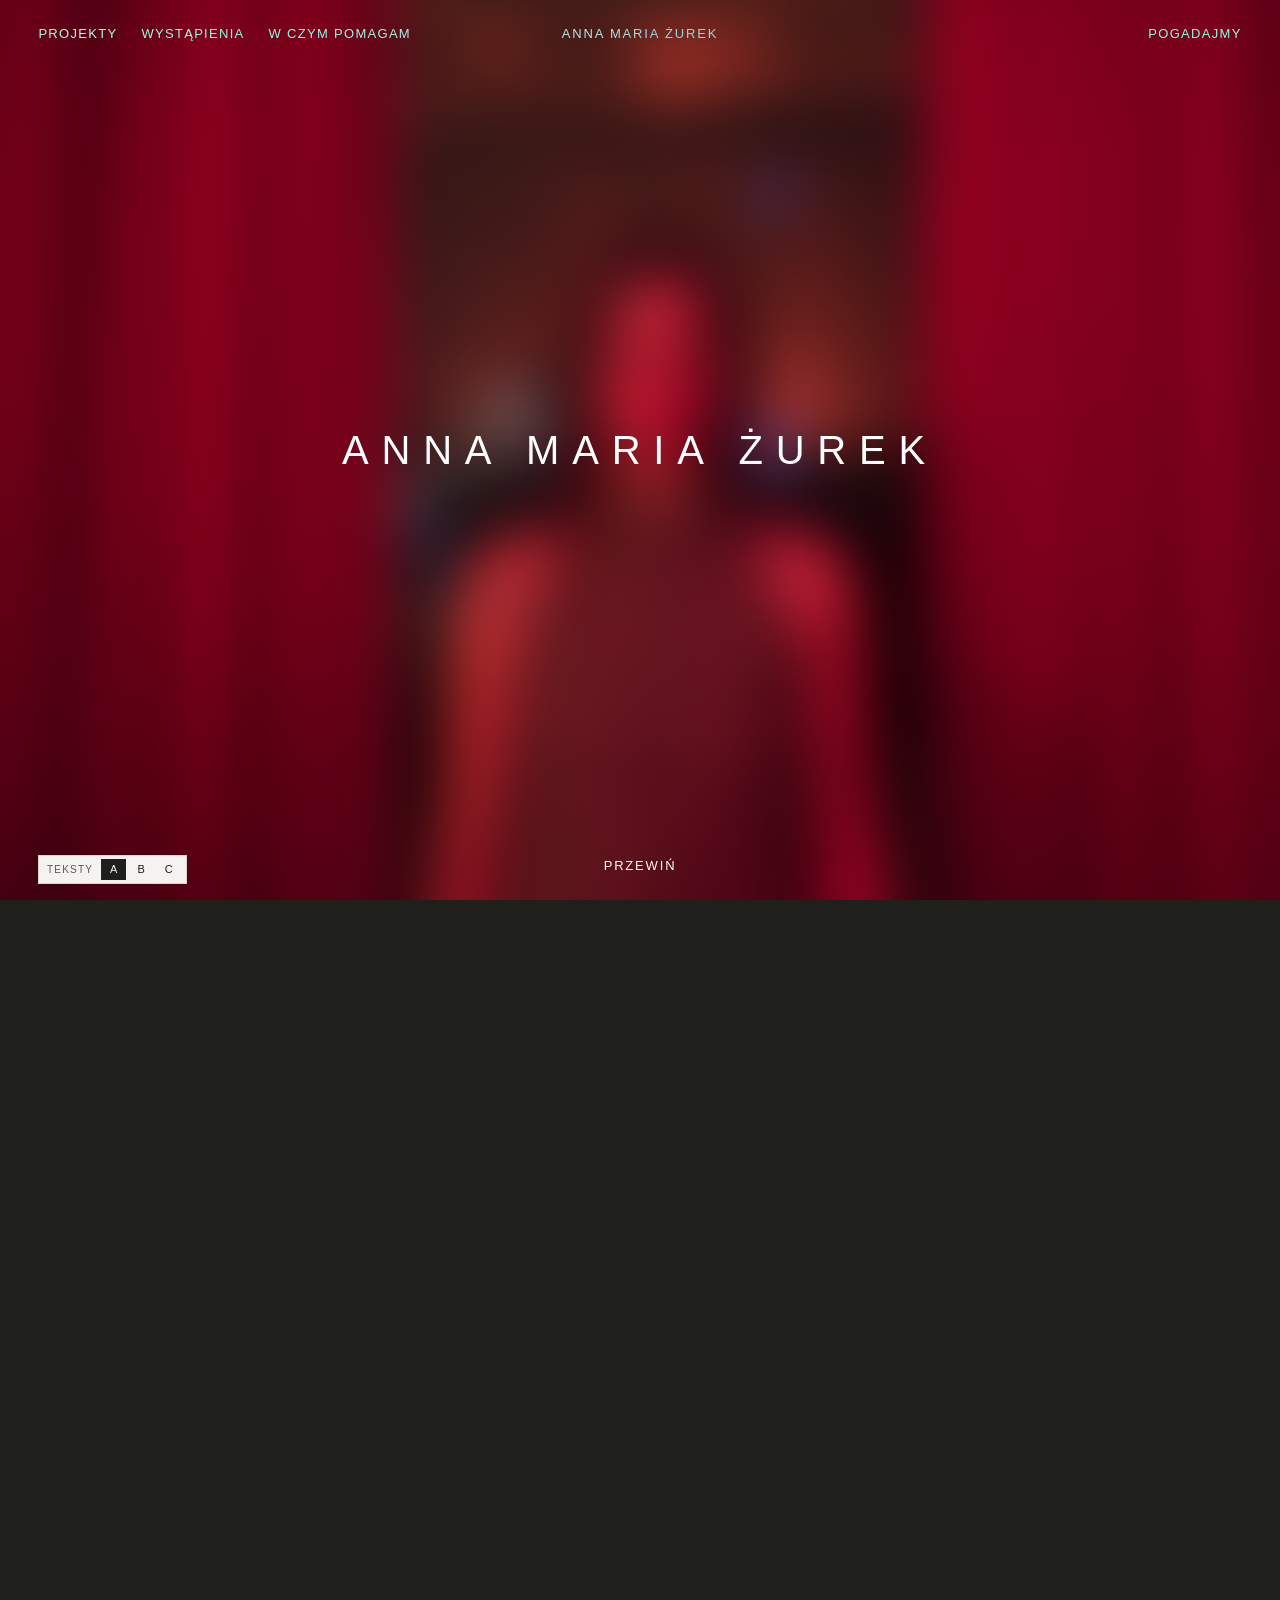
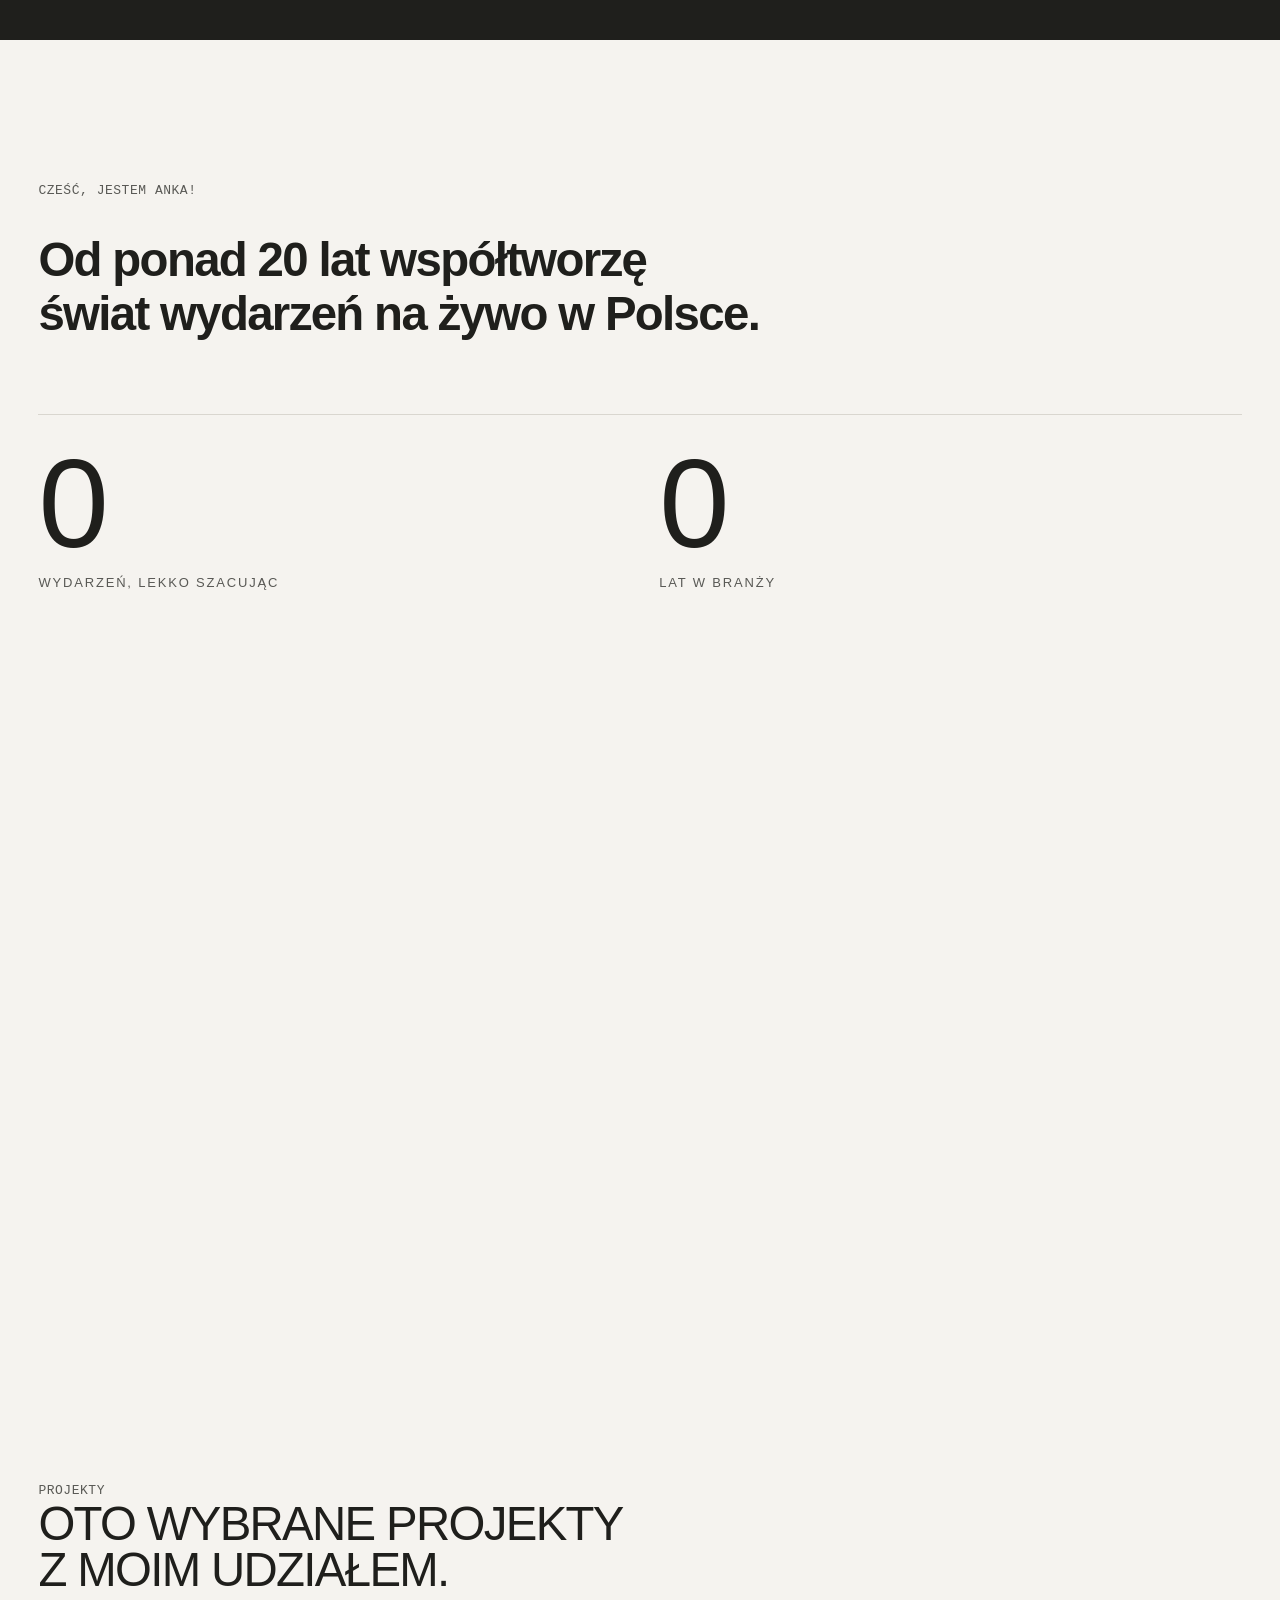
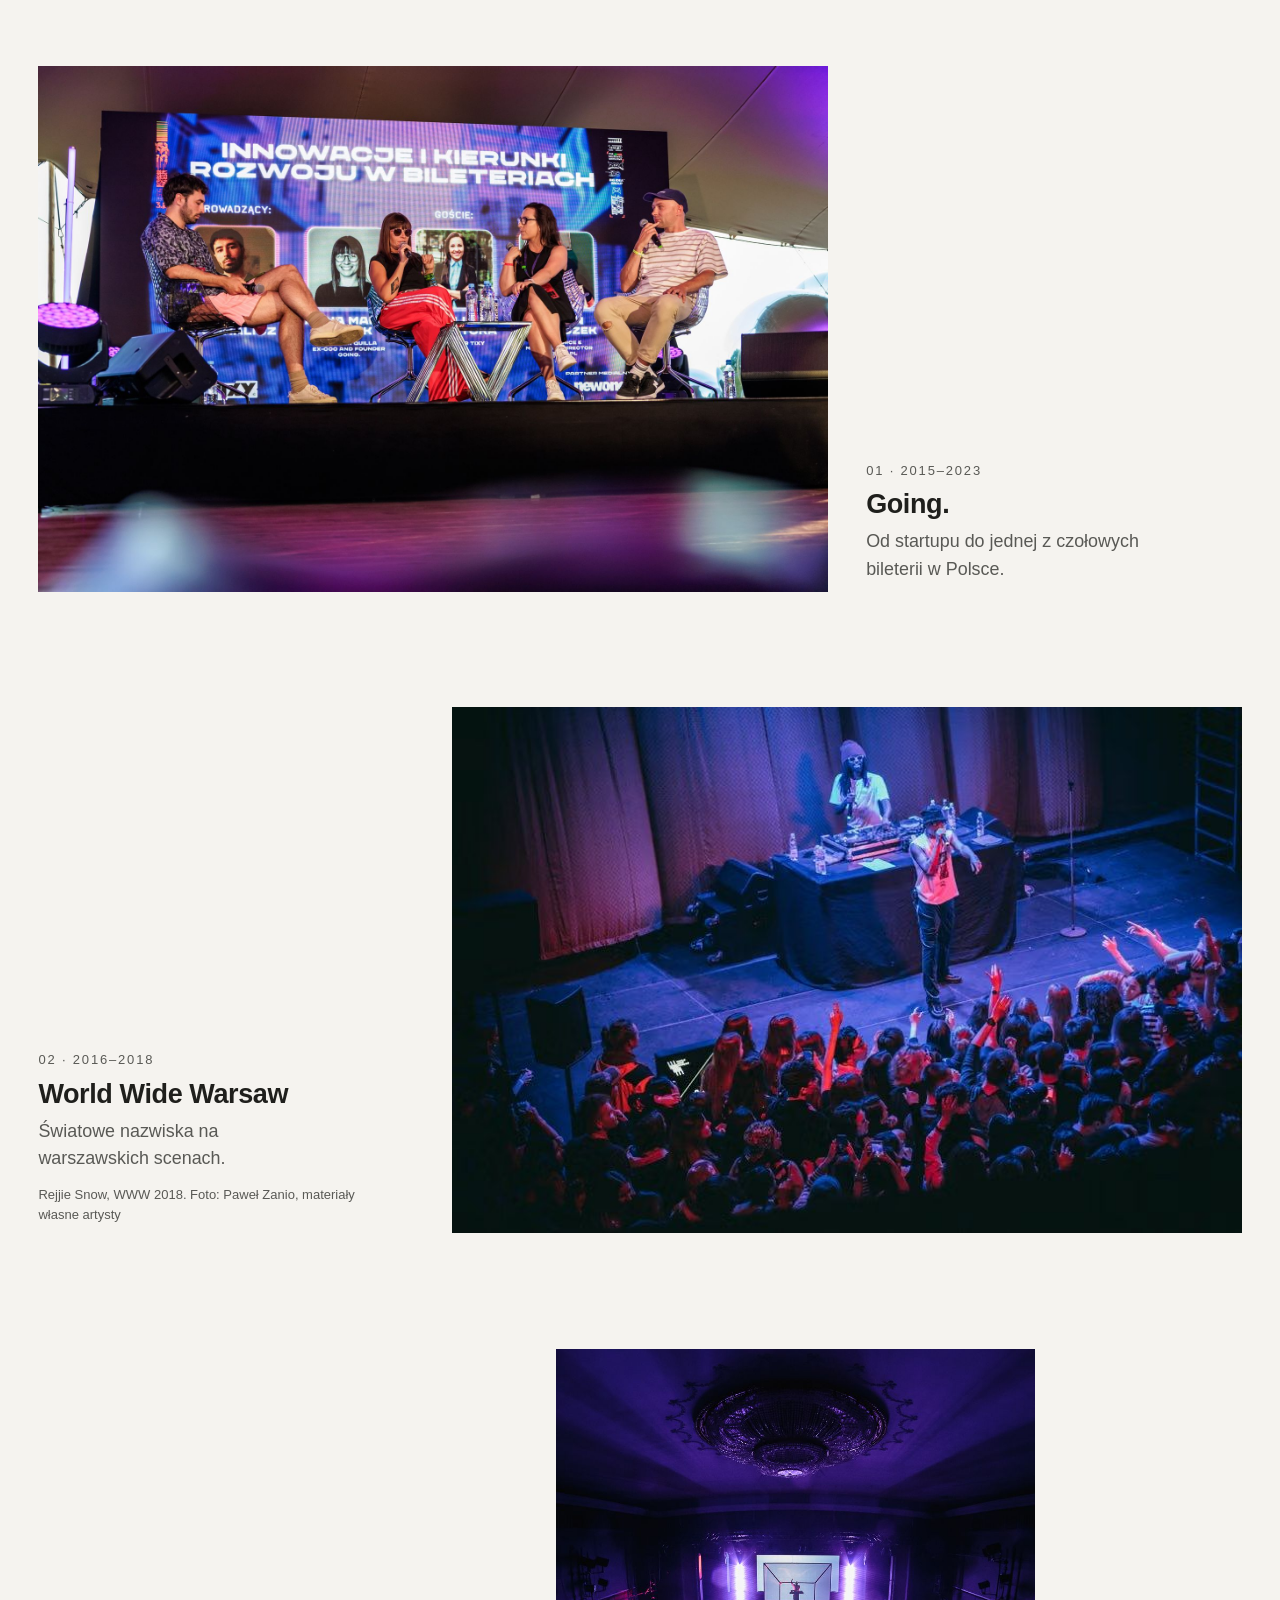
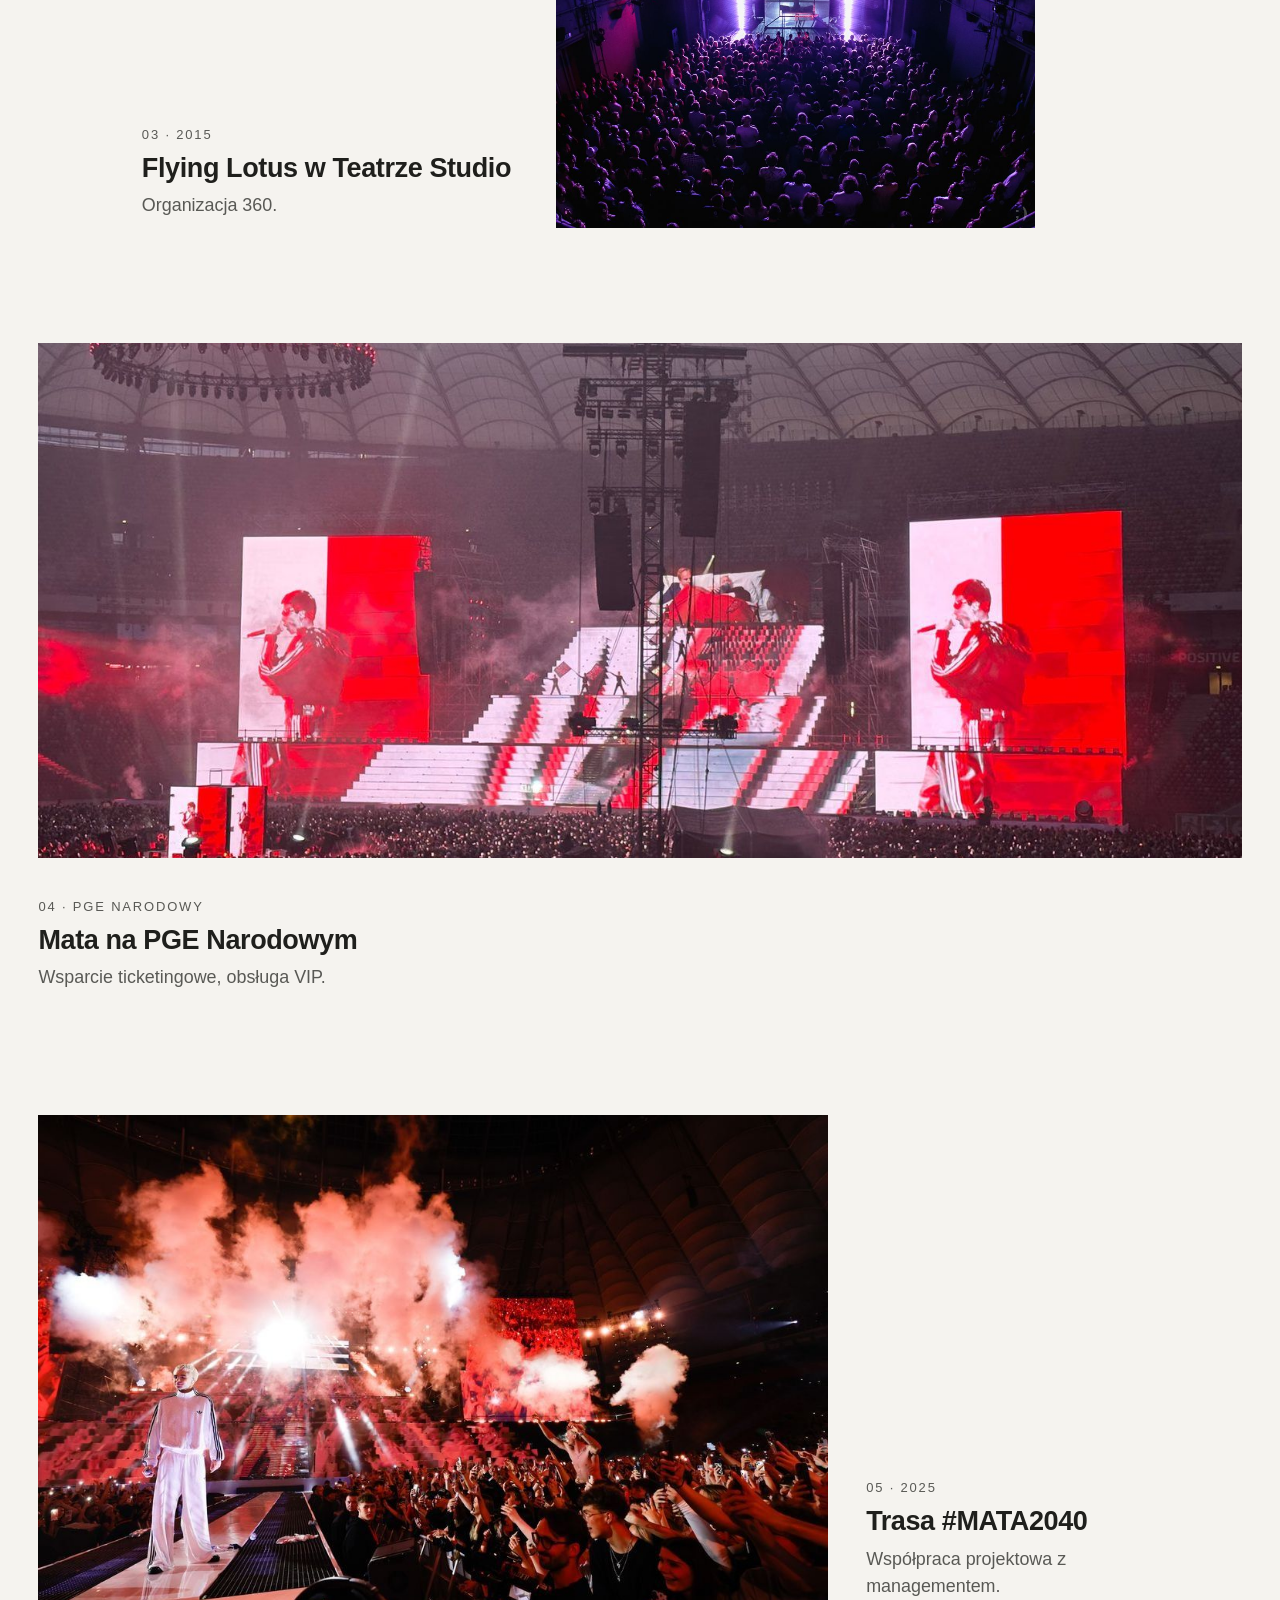
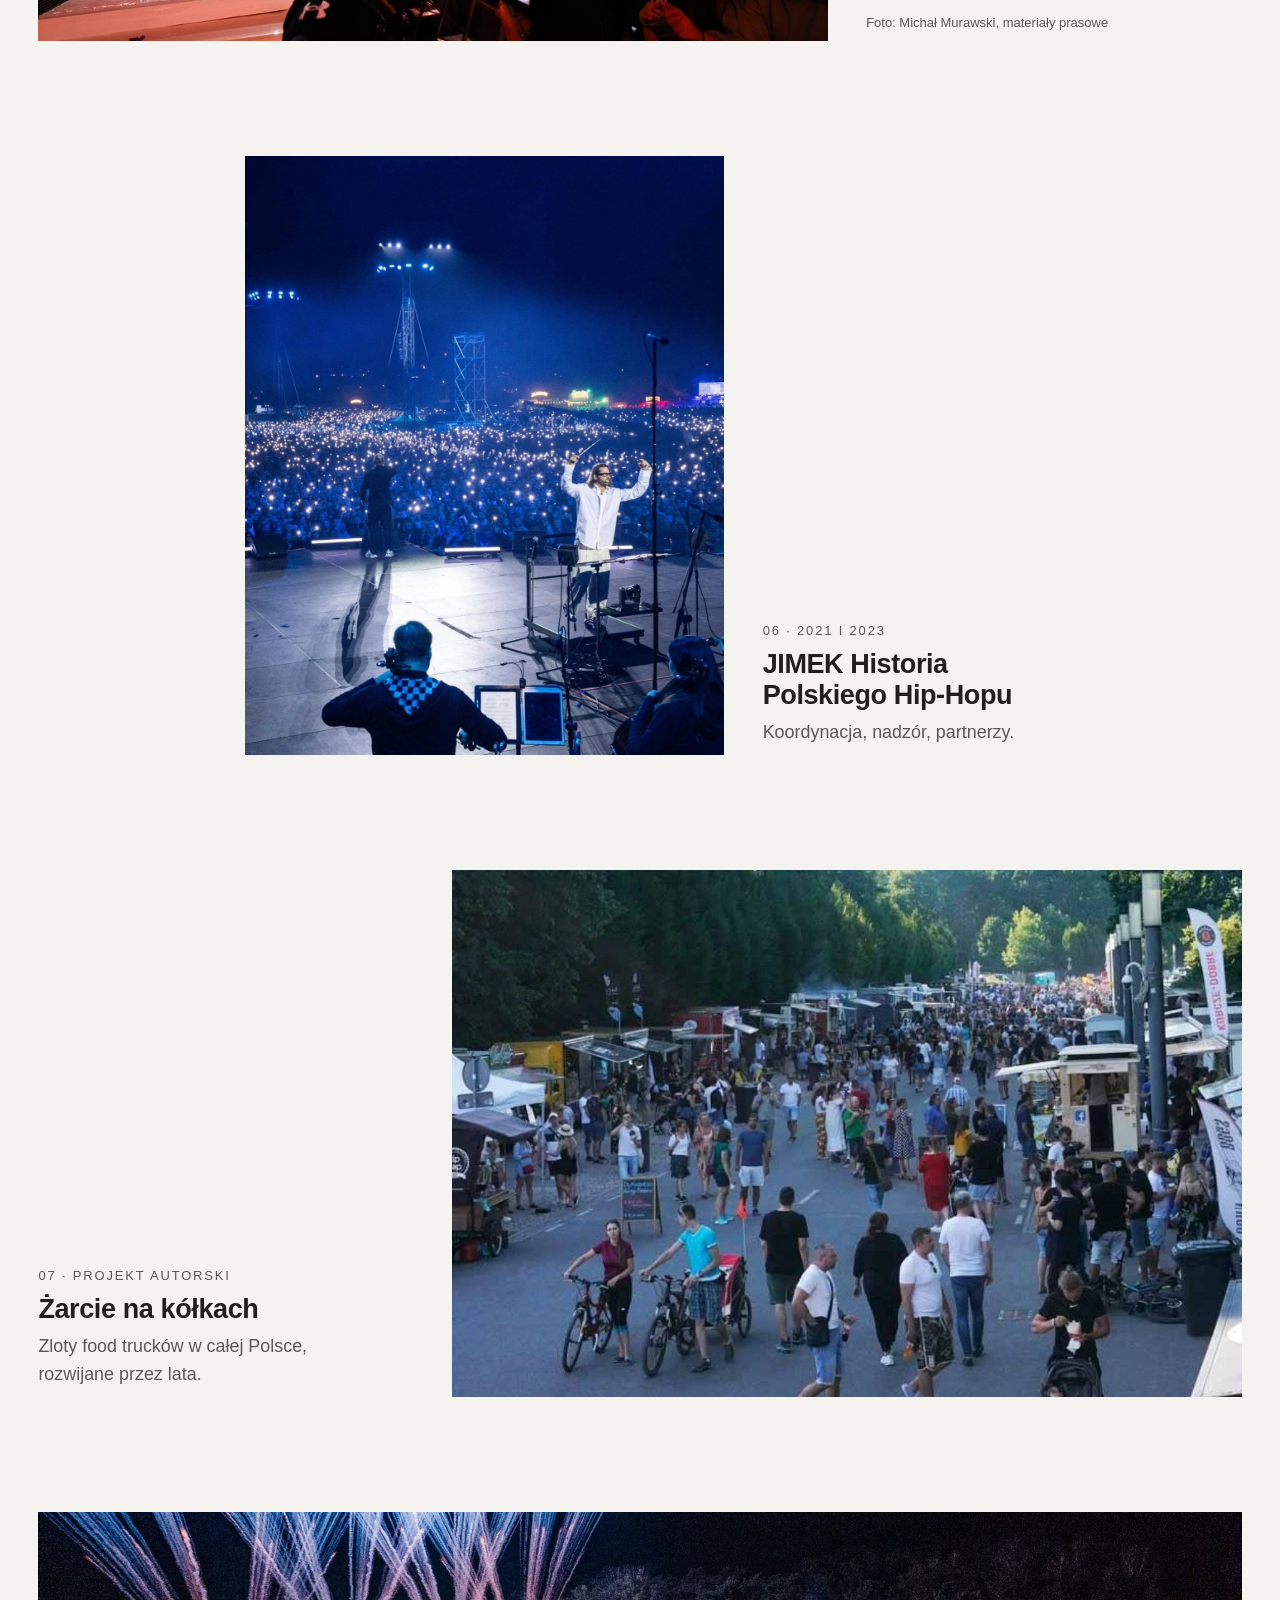
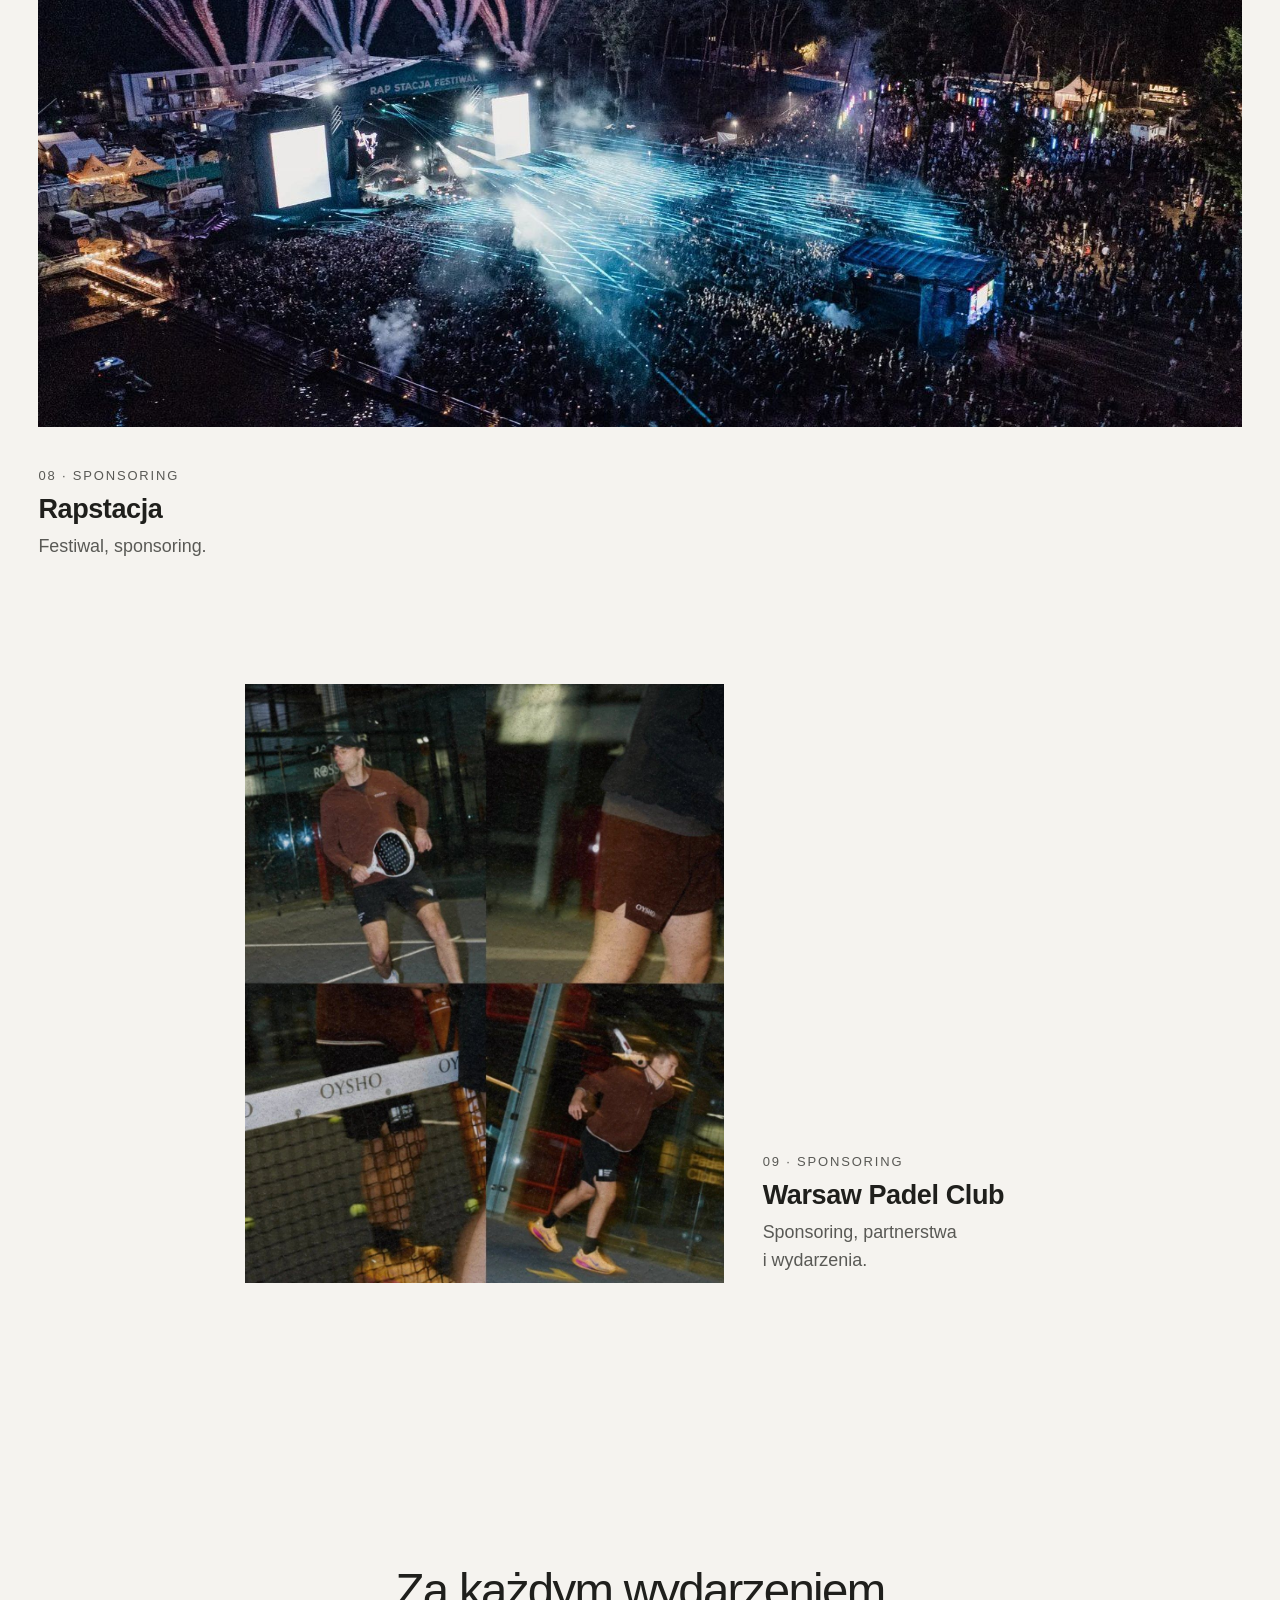
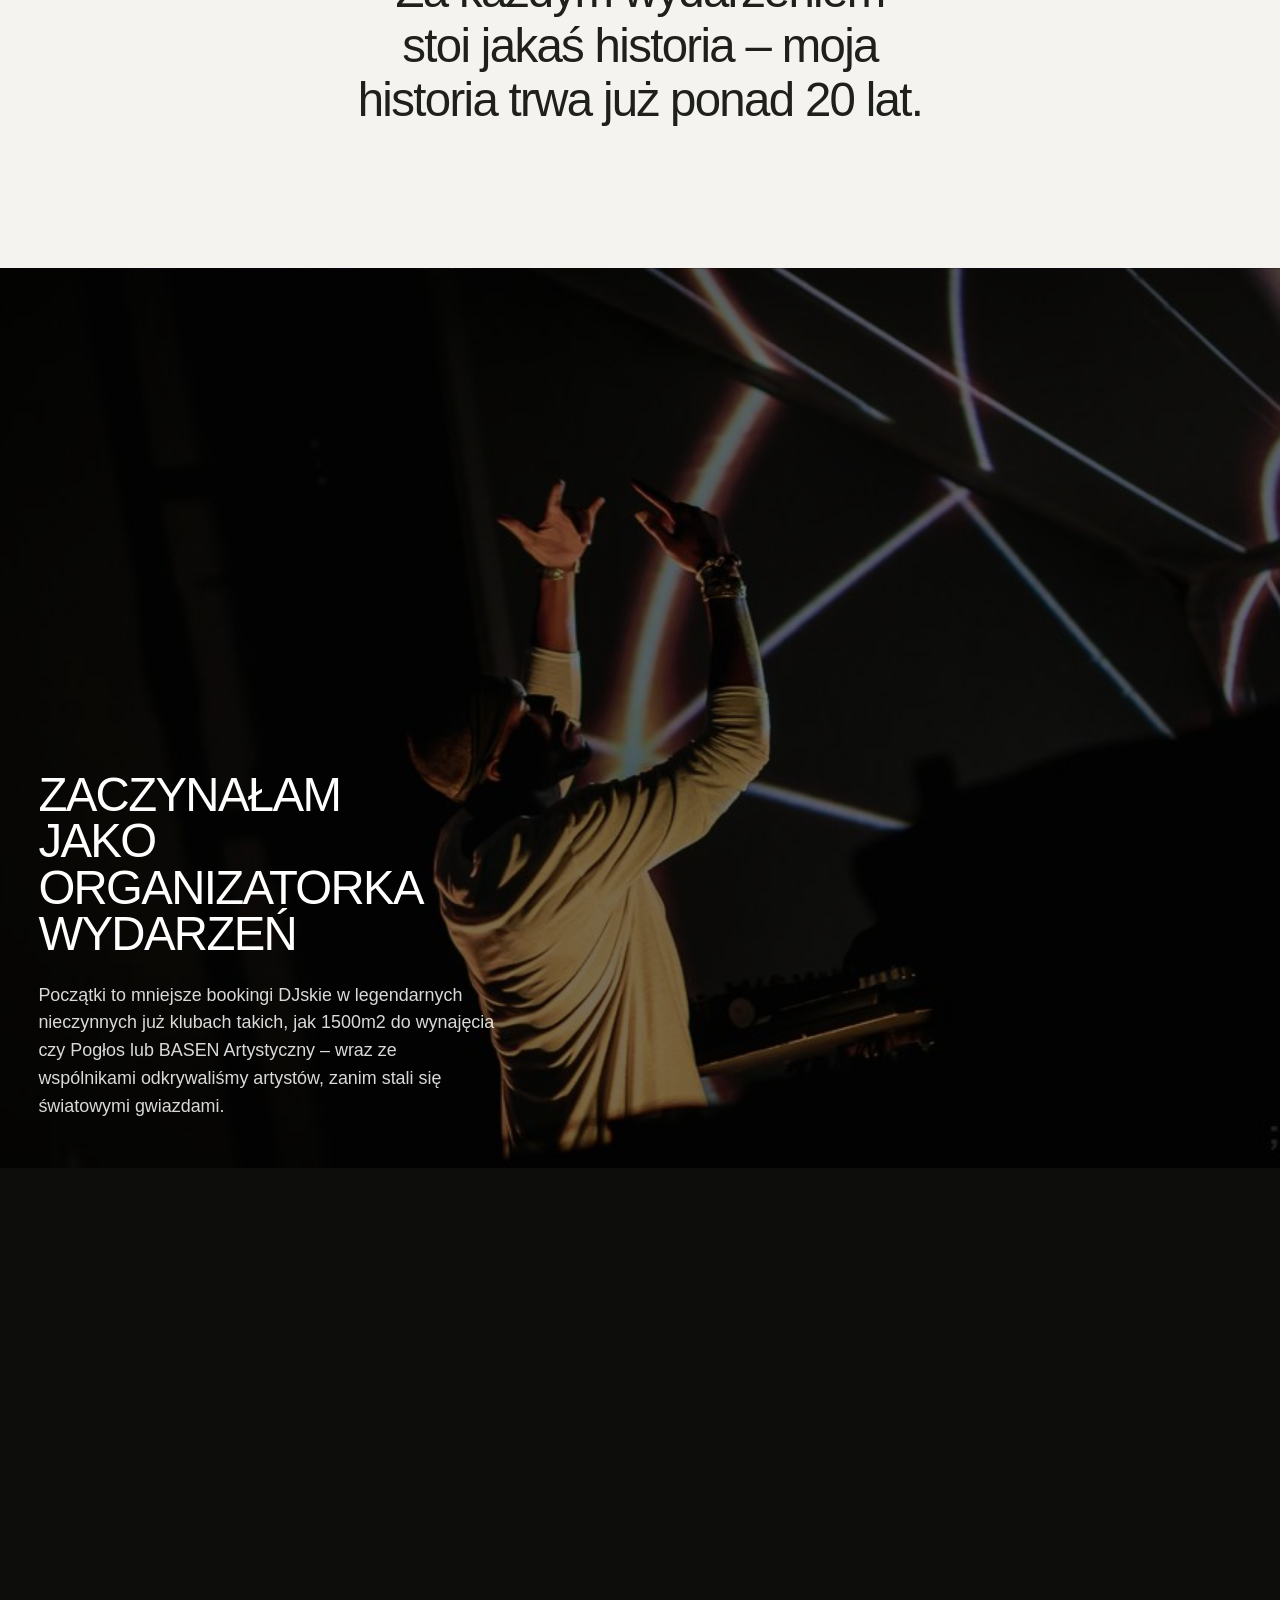
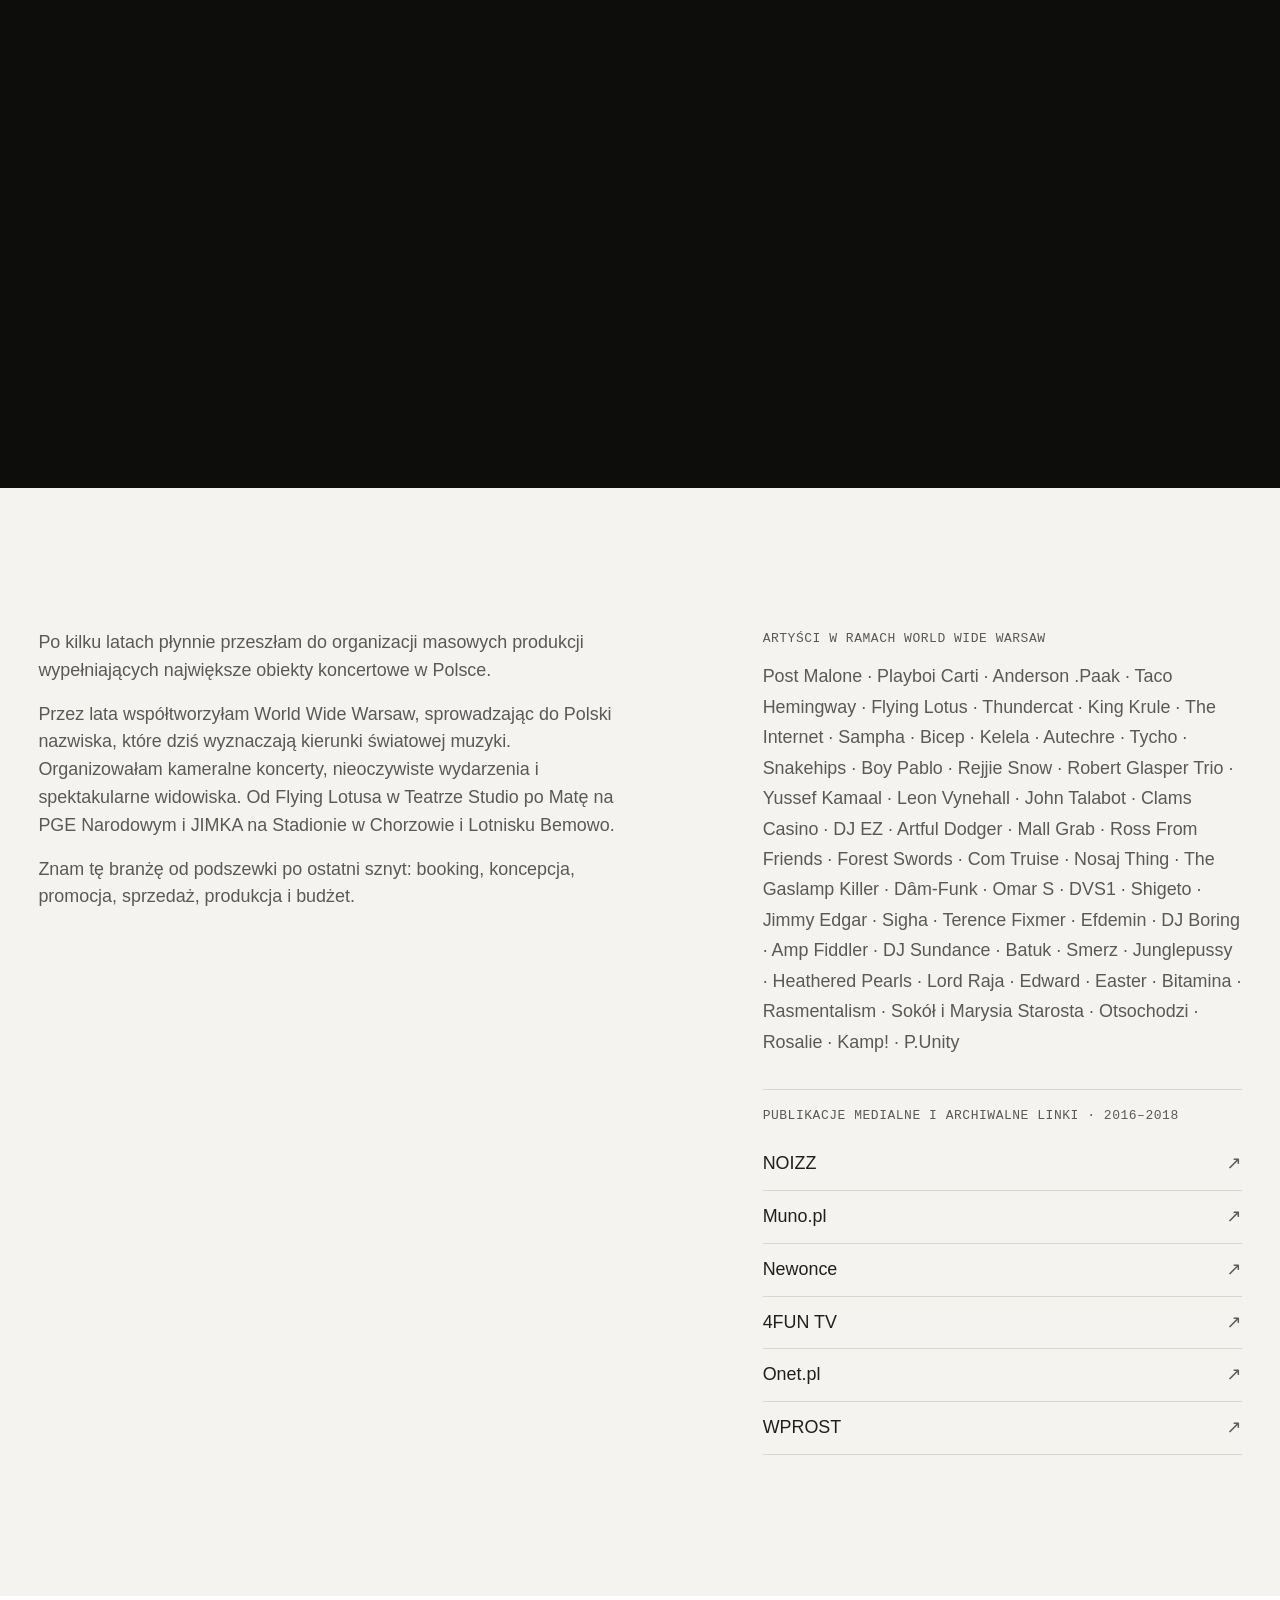
==== site/index.html @ b7f86d03 "v2: grid pulled out of hero by scroll (replaces timed intro) Co-Authored-By: Claude Sonnet 5.5 <nore" ====
<!doctype html>
<html lang="pl">
<head>
  <meta charset="utf-8">
  <meta name="viewport" content="width=device-width, initial-scale=1">
  <title>Anna Maria Żurek</title>
  <meta name="description" content="Anna Maria Żurek: od dwóch dekad po obu stronach kurtyny. Wydarzenia, artyści, marki i biznes.">
  <!-- Wersja robocza (v2): nie indeksować, dopóki nie będzie gotowa. Usuń przy publikacji. -->
  <meta name="robots" content="noindex, nofollow">
  <script>document.documentElement.classList.add('js');</script>
  <link rel="stylesheet" href="css/tokens.css">
  <link rel="stylesheet" href="css/base.css">
  <link rel="stylesheet" href="css/sections.css">
</head>
<body>
  <a class="skip-link" href="#main">Przejdź do treści</a>

  <header class="site-header">
    <nav class="site-nav site-nav--left" aria-label="Główna">
      <a href="#projekty">Projekty</a>
      <a href="#wystapienia">Wystąpienia</a>
      <a href="#pomagam">W czym pomagam</a>
    </nav>
    <a class="wordmark" href="#top" aria-label="Anna Maria Żurek, początek strony">Anna Maria Żurek</a>
    <nav class="site-nav site-nav--right" aria-label="Kontakt">
      <a href="#pogadajmy">Pogadajmy</a>
    </nav>
  </header>

  <main id="main">

    <!-- 1. HERO: przypięty ekran, zdjęcie wyostrza się przy przewijaniu -->
    <section class="pin hero" id="top" aria-label="Wprowadzenie">
      <div class="pin__stage">
        <div class="hero__world" aria-hidden="false"><div class="hero__tile">
        <img class="hero__img" src="assets/img/hero.jpg" alt="Anna Maria Żurek przed czerwoną kurtyną" fetchpriority="high">
        <div class="hero__shade"></div>
        <div class="hero__mark" aria-hidden="true">Anna Maria Żurek</div>
        <div class="hero__copy">
          <h1 class="hero__title" data-b="Od ponad 20 lat działam po obu stronach kurtyny: od kreacji po biznes." data-c="Branża muzyczna? Znam, lubię, pomogę!">Od dwóch dekad działam po obu stronach kurtyny</h1>
          <p class="hero__sub" data-b="Organizujesz imprezy? To trudne. Pomogę!" data-c="Od ponad 20 lat działam 360° wokół sceny muzycznej. Od pierwszego pomysłu po ostatni przelew.">Od kreacji i biznesu po scenę i kasę.</p>
        </div>
        <div class="hero__scroll" aria-hidden="true">Przewiń</div>
      </div></div>
      </div>
    </section>

    <!-- 2. WPROWADZENIE + LICZBY -->
    <section class="block intro-wrap" aria-labelledby="intro-h">
      <div class="container intro">
        <div class="intro__top">
          <p class="eyebrow" data-c="Cześć, jestem Anka.">Cześć, jestem Anka!</p>
          <h2 class="statement reveal" id="intro-h" data-b="Ponad 20 lat działam przy wydarzeniach muzycznych i kulturalnych: od pomysłu po zaksięgowanie przelewu. Wszystko pomiędzy znam na wylot." data-c="Wydarzenia. Muzyka. Biznes. Ludzie.">Od ponad 20 lat współtworzę świat wydarzeń na żywo w Polsce.</h2>
        </div>

        <div class="stats">
          <div class="stat">
            <div class="stat__num"><span class="cnt" data-to="50000" aria-label="50 000+"><span class="cnt-ghost">50&nbsp;000+</span><span class="cnt-val" aria-hidden="true"><span class="cnt-num">0</span><span class="cnt-plus">+</span></span></span></div>
            <p class="stat__label" data-c="tysiące wydarzeń">wydarzeń, lekko szacując</p>
          </div>
          <div class="stat">
            <div class="stat__num"><span class="cnt" data-to="20" aria-label="20+"><span class="cnt-ghost">20+</span><span class="cnt-val" aria-hidden="true"><span class="cnt-num">0</span><span class="cnt-plus">+</span></span></span></div>
            <p class="stat__label">lat w branży</p>
          </div>
        </div>

        <div class="c-only slogans" aria-label="Hasła"><span>20 lat w branży</span><span>Tysiące wydarzeń</span><span>Sponsoring</span><span>PR, media, marketing</span><span>Partnerzy i pracownicy</span><span>Produkcja i organizacja</span><span>Skalowanie biznesu</span><span>Ticketing</span><span>Bliskie wieloletnie relacje</span></div>

        <div class="intro__cols">
          <div class="prose reveal ab-only">
            <p>W większym lub mniejszym stopniu działałam przy – lekko szacując – ~50.000 wydarzeń. Jak to możliwe?</p>
            <p>Jestem współzałożycielką w 2015 bileterii Going., którą pożegnałam w 2023. A już wcześniej organizowałam wydarzenia w całej Polsce (sprawdź cykl koncertów zagranicznych gwiazd World Wide Warsaw oraz zloty food trucków Żarcie Na Kółkach).</p>
            <p>W ostatnich latach współpracowałam m.in. z managementem Maty przy jego rekordowej trasie w 2025 oraz dwóch koncertach na PGE Narodowym, czy przy koncercie JIMKA na Bemowie dla ponad 50.000 osób. Do tego aktywnie działam przy sponsoringu m.in. dla Festiwalu Rapstacja, czy klubu Warsaw Padel Club.</p>
            <p class="b-only">Moje praktyczne wieloletnie doświadczenie, znajomość rynku, szeroka perspektywa biznesowa i umiejętność łączenia właściwych ludzi to zestaw, który efektywnie pomoże Ci rozwiązać codzienne problemy: od drobnych - bo kluczowe. Nie obiecuję osobistego wykonywania każdej specjalistycznej usługi, choć w miarę możliwości chętnie się podejmę. Co na pewno zrobię: do każdej potrzeby dobiorę i skoordynuję właściwe środki, narzędzia i ekspertów z rynku.</p>
            <div class="actions">
              <a class="btn btn--solid" href="#pogadajmy">Opowiedz mi, nad czym pracujesz</a>
              <a class="link-quiet" href="#pomagam">Zobacz, w czym pomagam</a>
            </div>
          </div>
          <figure class="portrait reveal">
            <img src="assets/img/portrait-bw.jpg" alt="Anna Maria Żurek, portret czarno-biały" loading="lazy">
          </figure>
        </div>
      </div>
    </section>

    <!-- 3. WYBRANE PROJEKTY -->
    <section class="block" id="projekty" aria-labelledby="proj-h">
      <div class="container">
        <header class="works__head reveal">
          <p class="eyebrow">Projekty</p>
          <h2 class="h2" id="proj-h">Oto wybrane projekty z moim udziałem.</h2>
        </header>

        <div class="works">
          <article class="work work--a reveal">
            <figure class="work__media"><img src="assets/img/going-tixy.jpg" alt="Panel o innowacjach w bileteriach, Strefa TIXY" loading="lazy" style="object-position:45% 38%"></figure>
            <div class="work__cap">
              <p class="work__n">01 · 2015–2023</p>
              <h3 class="work__title">Going.</h3>
              <p class="work__role" data-b="Współtworzenie i rozwój platformy biletowej; organizacja, sprzedaż, marketing, partnerstwa i skalowanie." data-c="Od startupu do jednej z czołowych platform biletowych w Polsce. Współtworzenie i rozwój biznesu, sprzedaż, marketing, partnerstwa, zespoły i skalowanie. Przejęcie przez Grupę Empik w 2023 roku.">Od startupu do jednej z czołowych bileterii w Polsce.</p>
            </div>
          </article>

          <article class="work work--b reveal">
            <figure class="work__media"><img src="assets/img/www-rejjie.jpg" alt="Rejjie Snow na scenie World Wide Warsaw 2018" loading="lazy"></figure>
            <div class="work__cap">
              <p class="work__n">02 · 2016–2018</p>
              <h3 class="work__title">World Wide Warsaw</h3>
              <p class="work__role" data-c="Światowe nazwiska na warszawskich scenach: często zanim stały się globalnymi gwiazdami. Booking, promocja i rozwój cyklu koncertowego.">Światowe nazwiska na warszawskich scenach.</p>
              <p class="work__credit">Rejjie Snow, WWW 2018. Foto: Paweł Zanio, materiały własne artysty</p>
            </div>
          </article>

          <article class="work work--e reveal">
            <figure class="work__media"><img src="assets/img/flylo-1.jpg" alt="Flying Lotus w Teatrze Studio, widok na publiczność" loading="lazy"></figure>
            <div class="work__cap">
              <p class="work__n">03 · 2015</p>
              <h3 class="work__title" data-c="Flying Lotus: Teatr Studio">Flying Lotus w Teatrze Studio</h3>
              <p class="work__role" data-c="Nieoczywisty artysta, nieoczywista przestrzeń. Organizacja wydarzenia 360°.">Organizacja 360.</p>
            </div>
          </article>

          <article class="work work--c reveal">
            <figure class="work__media"><img src="assets/img/mata-pge.jpg" alt="Koncert Maty na PGE Narodowym, ekrany i tłum" loading="lazy" style="object-position:50% 62%"></figure>
            <div class="work__cap">
              <p class="work__n">04 · PGE Narodowy</p>
              <h3 class="work__title" data-c="MATA: #MATA2040 i PGE Narodowy">Mata na PGE Narodowym</h3>
              <p class="work__role" data-c="Współpraca projektowa z managementem przy trasie #MATA2040; przy koncertach na PGE Narodowym: wsparcie ticketingowe i obsługa VIP.">Wsparcie ticketingowe, obsługa VIP.</p>
            </div>
          </article>

          <article class="work work--a reveal ab-only">
            <figure class="work__media"><img src="assets/img/mata-narodowy.jpg" alt="Mata na wybiegu, Stadion Narodowy" loading="lazy" style="object-position:18% 50%"></figure>
            <div class="work__cap">
              <p class="work__n">05 · 2025</p>
              <h3 class="work__title">Trasa #MATA2040</h3>
              <p class="work__role">Współpraca projektowa z managementem.</p>
              <p class="work__credit">Foto: Michał Murawski, materiały prasowe</p>
            </div>
          </article>

          <article class="work work--d reveal">
            <figure class="work__media"><img src="assets/img/jimek.jpg" alt="JIMEK dyryguje orkiestrą przed tłumem ze światłami telefonów, Bemowo" loading="lazy" style="object-position:62% 50%"></figure>
            <div class="work__cap">
              <p class="work__n">06 · 2021 i 2023</p>
              <h3 class="work__title" data-c="JIMEK - Historia Polskiego Hip-Hopu">JIMEK Historia Polskiego Hip-Hopu</h3>
              <p class="work__role" data-c="Projekty 2021 i 2023. Koordynacja, nadzór i współpraca z partnerami.">Koordynacja, nadzór, partnerzy.</p>
            </div>
          </article>

          <article class="work work--b reveal">
            <figure class="work__media"><img src="assets/img/zarcie.jpg" alt="Ulica pełna ludzi i food trucków na Żarciu Na Kółkach" loading="lazy" style="object-position:50% 55%"></figure>
            <div class="work__cap">
              <p class="work__n">07 · Projekt autorski</p>
              <h3 class="work__title" data-c="Żarcie Na Kółkach">Żarcie na kółkach</h3>
              <p class="work__role" data-b="Własny projekt wydarzeń gastronomicznych, rozwijany przez lata." data-c="Autorski projekt wydarzeń gastronomicznych, rozwijany przez lata. Największe wydarzenie: 100 food trucków na Błoniach PGE Narodowego i ~ 20 000 odwiedzających.">Zloty food trucków w całej Polsce, rozwijane przez lata.</p>
            </div>
          </article>

          <article class="work work--c reveal">
            <figure class="work__media"><img src="assets/img/rapstacja.jpg" alt="Rap Stacja Festiwal nocą z drona: scena, fajerwerki i tłum" loading="lazy" style="object-position:30% 50%"></figure>
            <div class="work__cap">
              <p class="work__n">08 · Sponsoring</p>
              <h3 class="work__title">Rapstacja</h3>
              <p class="work__role" data-c="Współpraca sponsoringowa przy festiwalu.">Festiwal, sponsoring.</p>
            </div>
          </article>

          <article class="work work--d reveal">
            <figure class="work__media"><img src="assets/img/padel.jpg" alt="Nocna sesja padla w ubraniach OYSHO na korcie Warsaw Padel Club" loading="lazy"></figure>
            <div class="work__cap">
              <p class="work__n">09 · Sponsoring</p>
              <h3 class="work__title">Warsaw Padel Club</h3>
              <p class="work__role" data-b="Sponsoring, partnerstwa i wydarzenia.">Sponsoring, partnerstwa i wydarzenia.</p>
            </div>
          </article>
          <article class="work work--e reveal c-only">
            <figure class="work__media"><img src="assets/img/talk-gs-panelista.jpg" alt="Anna Maria Żurek, Quilla, panelistka konferencji Great September 2024" loading="lazy"></figure>
            <div class="work__cap">
              <p class="work__n">10 · Technologia</p>
              <h3 class="work__title">Quilla</h3>
              <p class="work__role">Rozwój narzędzi i koncepcji technologicznych dla rynku muzycznego.</p>
            </div>
          </article>
        </div>
      </div>
    </section>

    <div class="pull ab-only"><div class="container"><p class="reveal">Za każdym wydarzeniem stoi jakaś historia – moja historia trwa już ponad 20 lat.</p></div></div>

    <!-- 4. POCZĄTKI: przypięte warstwy zdjęć -->
    <section class="pin origin" aria-labelledby="origin-h">
      <div class="pin__stage">
        <img class="origin__a" src="assets/img/flylo-1.jpg" alt="" loading="lazy">
        <img class="origin__b" src="assets/img/flylo-3.jpg" alt="" loading="lazy">
        <img class="origin__poster" src="assets/img/flylo-poster.jpg" alt="Plakat Flying Lotus, Teatr Studio, czerwiec 2015" loading="lazy">
        <div class="origin__copy">
          <h2 class="h2" id="origin-h" data-c="Od klubu po stadion">Zaczynałam jako organizatorka wydarzeń</h2>
          <p data-c="Od pierwszych bookingów w 1500m2 do wynajęcia, Pogłosie i BASENIE Artystycznym po największe widowiska koncertowe na polskich stadionach. Archiwum wydarzeń, zdjęć i plakatów.">Początki to mniejsze bookingi DJskie w legendarnych nieczynnych już klubach takich, jak 1500m2 do wynajęcia czy Pogłos lub BASEN Artystyczny – wraz ze wspólnikami odkrywaliśmy artystów, zanim stali się światowymi gwiazdami.</p>
        </div>
      </div>
    </section>

    <section class="block">
      <div class="container origin-more">
        <div class="prose reveal ab-only">
          <p>Po kilku latach płynnie przeszłam do organizacji masowych produkcji wypełniających największe obiekty koncertowe w Polsce.</p>
          <p>Przez lata współtworzyłam World Wide Warsaw, sprowadzając do Polski nazwiska, które dziś wyznaczają kierunki światowej muzyki. Organizowałam kameralne koncerty, nieoczywiste wydarzenia i spektakularne widowiska. Od Flying Lotusa w Teatrze Studio po Matę na PGE Narodowym i JIMKA na Stadionie w Chorzowie i Lotnisku Bemowo.</p>
          <p>Znam tę branżę od podszewki po ostatni sznyt: booking, koncepcja, promocja, sprzedaż, produkcja i budżet.</p>
        </div>
        <aside class="reveal">
          <p class="eyebrow" data-c="Archiwum bookingów: World Wide Warsaw">Artyści w ramach World Wide Warsaw</p>
          <p class="artists" style="margin-top: var(--space-3);">Post Malone · Playboi Carti · Anderson .Paak · Taco Hemingway · Flying Lotus · Thundercat · King Krule · The Internet · Sampha · Bicep · Kelela · Autechre · Tycho · Snakehips · Boy Pablo · Rejjie Snow · Robert Glasper Trio · Yussef Kamaal · Leon Vynehall · John Talabot · Clams Casino · DJ EZ · Artful Dodger · Mall Grab · Ross From Friends · Forest Swords · Com Truise · Nosaj Thing · The Gaslamp Killer · Dâm-Funk · Omar S · DVS1 · Shigeto · Jimmy Edgar · Sigha · Terence Fixmer · Efdemin · DJ Boring · Amp Fiddler · DJ Sundance · Batuk · Smerz · Junglepussy · Heathered Pearls · Lord Raja · Edward · Easter · Bitamina · Rasmentalism · Sokół i Marysia Starosta · Otsochodzi · Rosalie · Kamp! · P.Unity</p>

          <div class="press ab-only">
            <p class="eyebrow" style="padding-top: var(--space-4);">Publikacje medialne i archiwalne linki · 2016–2018</p>
            <ul style="margin-top: var(--space-3);">
              <li><a href="https://noizz.pl/world-wide-warsaw" target="_blank" rel="noopener"><span>NOIZZ</span><span>↗</span></a></li>
              <li><a href="https://muno.pl/news/world-wide-warsaw-2017-warszawa-festiwal-lineup-program-bilety/" target="_blank" rel="noopener"><span>Muno.pl</span><span>↗</span></a></li>
              <li><a href="https://newonce.net/artykul/playboi-carti-rejjie-snow-kelela-i-inni-bardzo-czekamy-na-festiwal-world-wide-warsaw" target="_blank" rel="noopener"><span>Newonce</span><span>↗</span></a></li>
              <li><a href="https://4fun.tv/news/world-wide-warsaw" target="_blank" rel="noopener"><span>4FUN TV</span><span>↗</span></a></li>
              <li><a href="https://kultura.onet.pl/muzyka/koncerty/the-gaslamp-killer-i-nosaj-thing-na-world-wide-warsaw-before-parties/kee8s7g" target="_blank" rel="noopener"><span>Onet.pl</span><span>↗</span></a></li>
              <li><a href="https://www.wprost.pl/511780/flying-lotus-w-warszawie-relacja.html" target="_blank" rel="noopener"><span>WPROST</span><span>↗</span></a></li>
            </ul>
          </div>
        </aside>
      </div>
    </section>

    <!-- 5. WYSTĄPIENIA -->
    <section class="block" id="wystapienia" aria-labelledby="talks-h" style="background: var(--surface);">
      <div class="container">
        <div class="talks__head">
          <h2 class="h2 reveal" id="talks-h" data-c="Mam coś do powiedzenia">Wystąpienia, panele</h2>
          <div class="prose reveal">
            <p data-c="Konferencje i rozmowy o muzyce, sprzedaży biletów, ekonomii wydarzeń, danych, AI i technologii. Great September, Akademia Popkillerów, MusicTech Poland, Next Fest, Venture Café Warsaw.">Lubię dzielić się wiedzą. Szczególnie z ludźmi, którzy – podobnie jak ja – wiedzą, że za każdym koncertem stoją nie tylko emocje, ale też liczby, decyzje, ryzyko i całkiem sporo nieprzewidzianych zwrotów akcji.</p>
            <p class="ab-only">Regularnie biorę udział w konferencjach i dyskusjach branżowych. Rozmawiam o sprzedaży biletów, ekonomii wydarzeń, nowych technologiach, danych i przyszłości rynku muzycznego. Czasem jako panelistka, czasem prowadząca, zawsze z perspektywy praktyczki.</p>
            <p class="ab-only">Można mnie było spotkać m.in. na Great September, Next Fest, Akademii Popkillerów, MusicTech Poland i wydarzeniach Venture Café Warsaw.</p>
          </div>
        </div>

        <ul class="list" id="talks">
          <li><a class="row" href="https://www.ebilet.pl/now/sercem-i-rozumem-o-panelu-dane-w-sluzbie-muzyki-podczas-great-september/" target="_blank" rel="noopener" data-img="assets/img/talk-gs-dane.jpg">
            <span class="row__n">01</span>
            <span class="row__t">Dane w służbie muzyki<small>Jak dane pomagają planować koncerty, analizować sprzedaż i podejmować lepsze decyzje w branży muzycznej.</small></span>
            <span class="row__m">Great September 2024</span></a></li>
          <li><a class="row" href="https://www.wwq.popkiller.pl/2025-04-09%2Cfestiwal-latwy-zarobek-czy-ryzykowny-biznes-waldi-nowacki-marcin-kania-anna-maria-zurek" target="_blank" rel="noopener" data-img="assets/img/talk-nextfest.jpg">
            <span class="row__n">02</span>
            <span class="row__t">Festiwal: łatwy zarobek czy ryzykowny biznes?<small>O ekonomii festiwali, kosztach, ryzyku i realiach pracy organizatorów.</small></span>
            <span class="row__m">Akademia Popkillerów 2025</span></a></li>
          <li><a class="row" href="https://pl.linkedin.com/posts/anna-maria-zurek_przede-mn%C4%85-kolejna-okazja-by-wymieni%C4%87-spostrze%C5%BCenia-activity-7245779332801978368-q-zH" target="_blank" rel="noopener" data-img="assets/img/talk-musictech.jpg">
            <span class="row__n">03</span>
            <span class="row__t">Rozmowa o AI w muzyce<small>O możliwościach sztucznej inteligencji i nowych technologiach w codziennej pracy branży.</small></span>
            <span class="row__m">MusicTech Poland 2024</span></a></li>
          <li><div class="row row--hover" data-img="assets/img/talk-gs-1.jpg">
            <span class="row__n">04</span>
            <span class="row__t">Innowacje i kierunki rozwoju w bileteriach<small>Współprowadzenie rozmowy o zmianach technologicznych i przyszłości sprzedaży biletów.</small></span>
            <span class="row__m">Great September 2024</span></div></li>
          <li><div class="row row--hover" data-img="assets/img/talk-venture.jpg">
            <span class="row__n">05</span>
            <span class="row__t">Jak zbudować dobry produkt dla rynku muzycznego<small>O potrzebach organizatorów, artystów i firm muzycznych oraz projektowaniu użytecznych narzędzi.</small></span>
            <span class="row__m">Venture Café Warsaw</span></div></li>
          <li><a class="row" href="https://pl.linkedin.com/posts/anna-maria-zurek_do-zobaczenia-w-poznaniu-activity-7054753179493621760-kB6g" target="_blank" rel="noopener" data-img="assets/img/talk-nextfest.jpg">
            <span class="row__n">06</span>
            <span class="row__t">Panel o przyszłości sprzedaży biletów<small>Wystąpienie, archiwum.</small></span>
            <span class="row__m">Next Fest 2023</span></a></li>
        </ul>
      </div>
    </section>

    <!-- 6. W CZYM POMAGAM + JAK MOŻEMY DZIAŁAĆ -->
    <section class="block services" id="pomagam" aria-labelledby="help-h">
      <div class="container">
        <div class="b-only extra">
          <h2 class="h2">Hasłowo usługi</h2>
          <ul class="list">
            <li><div class="row row--hover"><span class="row__n">01</span><span class="row__t">Masz nowy pomysł? Wiem, od czego zacząć.</span><span></span></div></li>
            <li><div class="row row--hover"><span class="row__n">02</span><span class="row__t">Bilety się nie sprzedają? Pomogę to poprawić.</span><span></span></div></li>
            <li><div class="row row--hover"><span class="row__n">03</span><span class="row__t">Brakuje Ci jakiegoś elementu układanki? Znajdę go.</span><span></span></div></li>
            <li><div class="row row--hover"><span class="row__n">04</span><span class="row__t">Nie wiesz, jak dobrze promować? Zaplanuję i wdrożę kampanię.</span><span></span></div></li>
            <li><div class="row row--hover"><span class="row__n">05</span><span class="row__t">Szukasz partnerów, podwykonawców lub pracowników? Pomogę w swojej sieci kontaktów.</span><span></span></div></li>
            <li><div class="row row--hover"><span class="row__n">06</span><span class="row__t">Potrzebujesz finansowania? Opowiem o sponsoringu, poszukam z Tobą kasy.</span><span></span></div></li>
          </ul>
          <p class="prose" style="margin-top: var(--space-5);">Pomagam, właścicielom obiektów, artystom i firmom rozwijać projekty, rozwiązywać problemy i znajdować nowe możliwości. Od ponad 20 lat działam w branży wydarzeń z każdej strony sceny: sprzedaży i biznesu.</p>

          <h2 class="h2" style="margin-top: var(--space-8);">Z czym do mnie przyjść?</h2>
          <ul class="list">
            <li><div class="row row--hover"><span class="row__n">01</span><span class="row__t">Planuję wydarzenie<small>Koncepcja, budżet, harmonogram, zespół, produkcja, partnerzy, sprzedaż i ryzyka.</small></span><span></span></div></li>
            <li><div class="row row--hover"><span class="row__n">02</span><span class="row__t">Otwieram klub lub przestrzeń<small>Model działania, oferta wydarzeń, program, przychody, sprzedaż, promocja i współprace.</small></span><span></span></div></li>
            <li><div class="row row--hover"><span class="row__n">03</span><span class="row__t">Pracuję z artystą<small>Strategia koncertowa, pozycjonowanie na rynku wydarzeń, partnerzy, organizatorzy, trasy i rozwój występów na żywo.</small></span><span></span></div></li>
            <li><div class="row row--hover"><span class="row__n">04</span><span class="row__t">Bilety nie sprzedają się tak, jak powinny<small>Diagnoza problemu, analiza danych, cena, kanały sprzedaży, promocja i plan naprawczy.</small></span><span></span></div></li>
            <li><div class="row row--hover"><span class="row__n">05</span><span class="row__t">Szukam sponsorów lub partnerów<small>Oferta, dopasowanie marek, rozmowy handlowe, modele współpracy i aktywacje.</small></span><span></span></div></li>
            <li><div class="row row--hover"><span class="row__n">06</span><span class="row__t">Potrzebuję ludzi do projektu<small>Dobór agencji, podwykonawców, obiektów, dostawców i osób z odpowiednimi kompetencjami.</small></span><span></span></div></li>
            <li><div class="row row--hover"><span class="row__n">07</span><span class="row__t">Chcę rozwinąć firmę<small>Strategia, procesy, zespół, nowe przychody, rentowność i skalowanie.</small></span><span></span></div></li>
            <li><div class="row row--hover"><span class="row__n">08</span><span class="row__t">Buduję nowy produkt lub firmę technologiczną<small>Sprawdzenie potrzeb rynku, rozwój produktu, model przychodów, pierwsze wdrożenia i partnerstwa.</small></span><span></span></div></li>
          </ul>
        </div>

        <div class="c-only extra">
          <h2 class="h2">Z czym do mnie przyjść?</h2>
          <ul class="list"><li><div class="row row--hover"><span class="row__n">01</span><span class="row__t">Masz pomysł na wydarzenie.<small>Skonsultuję, wesprę, opracuję: format, koncepcję, budżet, miejsce, zespół, artystów, partnerów, produkcję i sprzedaż.</small></span><span></span></div></li><li><div class="row row--hover"><span class="row__n">02</span><span class="row__t">Bilety nie sprzedają się tak, jak powinny.<small>Przeanalizuję dane, ceny, kanały sprzedaży, promocję i stworzę plan poprawy.</small></span><span></span></div></li><li><div class="row row--hover"><span class="row__n">03</span><span class="row__t">Potrzebni sponsorzy i partnerzy.<small>Stworzę oferta, dopasuję marki, zorganizuję rozmowy spotkania, negocjacje i aktywacje.</small></span><span></span></div></li><li><div class="row row--hover"><span class="row__n">04</span><span class="row__t">Rozwijasz klub, obiekt albo firmę.<small>Skonsultuję model biznesowy, program wydarzeń, komercjalizację, przychody, procesy i pomogę rozwijać strategicznie.</small></span><span></span></div></li><li><div class="row row--hover"><span class="row__n">05</span><span class="row__t">Pracujesz z artystą.<small>Opracuję strategię koncertową, trasy, podpowiem współorganizatorów, partnerów i opracuję rozwój działalności live.</small></span><span></span></div></li><li><div class="row row--hover"><span class="row__n">06</span><span class="row__t">Brakuje ludzi albo kompetencji.<small>Namierzę pracowników, dostawców, ekspertów i zespoły - znam wszystkich.</small></span><span></span></div></li><li><div class="row row--hover"><span class="row__n">07</span><span class="row__t">Budujesz nowy produkt w branży muzycznej.<small>Zweryfikuję potrzeby rynku, pomogę stworzyć model komercyjny, wesprę wdrożenia i partnerstwa.</small></span><span></span></div></li></ul>
          <p class="prose" style="margin-top: var(--space-5);">Nie musisz wiedzieć, jakiej dokładnie usługi potrzebujesz. Opowiedz mi, co chcesz zrobić albo co nie działa. Resztę się ogarnie.</p>
          <div class="actions"><a class="btn btn--solid" href="#pogadajmy">Porozmawiajmy</a></div>
        </div>

        <div class="services__grid ab-only">
          <div class="services__col">
            <h2 class="h2 reveal" id="help-h">W czym pomagam</h2>
            <ul class="list reveal">
              <li><div class="row row--hover"><span class="row__n">01</span><span class="row__t">Wydarzenia i produkcja<small>Pomysł, format, planowanie, budżet, organizacja, współpraca z dostawcami.</small></span><span></span></div></li>
              <li><div class="row row--hover"><span class="row__n">02</span><span class="row__t">Artyści i rynek koncertowy<small>Strategia działalności koncertowej, relacje z organizatorami, planowanie projektów.</small></span><span></span></div></li>
              <li><div class="row row--hover"><span class="row__n">03</span><span class="row__t">Kluby, obiekty i organizatorzy<small>Uruchomienie, programowanie działalności, komercjalizacja, procesy i rozwój.</small></span><span></span></div></li>
              <li><div class="row row--hover"><span class="row__n">04</span><span class="row__t">Bilety, sprzedaż i marketing<small>Dystrybucja, ceny, dane, analiza wyników, kampanie i rozwój publiczności.</small></span><span></span></div></li>
              <li><div class="row row--hover"><span class="row__n">05</span><span class="row__t">Sponsoring i współprace<small>Strategia partnerstw, oferty, pozyskiwanie sponsorów, negocjacje i relacje.</small></span><span></span></div></li>
              <li><div class="row row--hover"><span class="row__n">06</span><span class="row__t">Biznes i zarządzanie<small>Strategia, modele biznesowe, finanse projektu, zespoły, procesy i skalowanie.</small></span><span></span></div></li>
              <li><div class="row row--hover"><span class="row__n">07</span><span class="row__t">Technologia i nowe przedsięwzięcia<small>Rozpoznanie potrzeb, budowa oferty, wejście na rynek, rozwój produktów.</small></span><span></span></div></li>
            </ul>
          </div>

          <div class="services__col">
            <h2 class="h2 reveal">Jak możemy działać?</h2>
            <p class="muted reveal" style="margin: calc(var(--space-6) * -0.5) 0 var(--space-6);">Z tym, co widać, i z tym, czego nie widać.</p>
            <ul class="list reveal">
              <li><div class="row row--hover"><span class="row__n">01</span><span class="row__t">Jedna konkretna rozmowa<small>Kiedy potrzebujesz oceny sytuacji, drugiej opinii albo planu działania.</small></span><span></span></div></li>
              <li><div class="row row--hover"><span class="row__n">02</span><span class="row__t">Rozwiązanie określonego problemu<small>Analiza, rekomendacje i wsparcie we wdrożeniu.</small></span><span></span></div></li>
              <li><div class="row row--hover"><span class="row__n">03</span><span class="row__t">Prowadzenie projektu<small>Od koncepcji i budżetu po koordynację wybranych działań.</small></span><span></span></div></li>
              <li><div class="row row--hover"><span class="row__n">04</span><span class="row__t">Stałe wsparcie biznesowe<small>Doradztwo, rozwój przedsięwzięcia, partnerstwa i zarządzanie w uzgodnionym zakresie.</small></span><span></span></div></li>
              <li><div class="row row--hover"><span class="row__n">05</span><span class="row__t">Połączenie z właściwymi ludźmi<small>Wskazanie lub pozyskanie partnerów i specjalistów.</small></span><span></span></div></li>
            </ul>
          </div>
        </div>

        <div class="brands reveal">
          <p class="eyebrow" data-c="Marki wchodzą do gry · sponsoring, partnerstwa i aktywacje. Wybrane marki:">Sponsoring · wybrane marki sponsorskie, z którymi współpracowałam projektowo</p>
          <p class="brands__list"><span>Superbet</span> <span>VISA</span> <span>CCC</span> <span>Converse</span> <span>Dr Witt</span> <span>OYSHO</span> <span>Pernod Ricard</span> <span>CEDC</span> <span>glo</span> <span>Plus</span> <span>Oshee</span> <span>Decathlon</span> <span>Perła</span> <span>T-Mobile</span></p>
        </div>
        <p class="brands b-only" style="border-top: 0; margin-top: var(--space-6); padding-top: 0;"><span class="eyebrow">Dla kogo?</span><br>Organizatorzy koncertów i festiwali • agencje • kluby i obiekty • artyści i ich zespoły • marki i sponsorzy • dostawcy usług • twórcy nowych firm i produktów • inwestorzy zainteresowani branżą.</p>
      </div>
    </section>

    <!-- 7. POGADAJMY -->
    <section class="block contact" id="pogadajmy" aria-labelledby="contact-h">
      <div class="container contact__grid">
        <div class="contact__who">
          <img src="assets/img/contact-cutout.webp" alt="Anna Maria Żurek, portret z założonymi rękami" loading="lazy">
        </div>
        <div class="contact__main">
          <h2 class="h2" id="contact-h" data-c="Masz temat? To pogadajmy.">Pogadajmy</h2>
          <p class="lead" data-b="Jeśli działasz w branży wydarzeń muzycznych i kulturalnych: od masowych, bo niszowe - pogadajmy! Być może masz jakieś wątpliwości, lub potrzebujesz wsparcia na rozmaitych polach tej dynamicznej materii." data-c="Duży projekt, mały problem, szalony pomysł? Chętnie posłucham. Zobaczymy, co da się z tym zrobić.">Jeśli działasz w branży wydarzeń muzycznych i kulturalnych, od masowych po niszowe: pogadajmy! Wybierz termin rozmowy, opowiesz mi, nad czym pracujesz.</p>
          <div class="c-only">
            <div class="actions"><a class="btn btn--solid" href="#">Napisz do mnie</a><a class="btn" href="#" rel="noopener">LinkedIn</a></div>
            <p class="muted" style="margin-top: var(--space-5);">P.S. Zastanawiasz się, co znaczy LEBOLBAT? To całkiem niezła historia.</p>
          </div>
          <iframe class="calendesk-frame" src="https://mprq9o8fak.calendesk.net/?cdWidget=1" scrolling="no" title="Kalendarz rezerwacji" frameborder="0" loading="lazy"></iframe>
        </div>
      </div>
    </section>
  </main>

  <!-- 8. STOPKA: pełny ekran -->
  <footer class="footer" id="kontakt">
    <div class="footer__cta">
      <div>
        <a href="#pogadajmy">Pogadajmy</a>
        <p data-b="Zastanawiasz się, co znaczy LEBOLBAT? Napisz. Opowiem Ci historię. A przy okazji pogadamy o Twoim pomyśle.">Opowiedz mi, nad czym pracujesz.</p>
      </div>
    </div>
    <div class="footer__cols">
      <div>
        <h3>Anna Maria Żurek</h3>
        <p>Wydarzenia, artyści, marki i biznes.</p>
      </div>
      <div>
        <h3>Nawigacja</h3>
        <ul>
          <li><a href="#projekty">Projekty</a></li>
          <li><a href="#wystapienia">Wystąpienia</a></li>
          <li><a href="#pomagam">W czym pomagam</a></li>
          <li><a href="#pogadajmy">Pogadajmy</a></li>
        </ul>
      </div>
      <div>
        <h3>Kontakt i social</h3>
        <ul>
          <li><a href="#">[e-mail]</a></li>
          <li><a href="#" rel="noopener">LinkedIn</a></li>
          <li><a href="#" rel="noopener">Instagram</a></li>
        </ul>
      </div>
      <div class="footer__bottom">
        <span>© 2026 Anna Maria Żurek</span>
        <a href="#">Polityka prywatności</a>
      </div>
    </div>
  </footer>

  <div class="copy-switch" role="group" aria-label="Wersja tekstów (narzędzie robocze)">
    <span>Teksty</span>
    <button type="button" data-copy-mode="a" aria-pressed="true" aria-label="Wersja tekstów A">A</button>
    <button type="button" data-copy-mode="b" aria-pressed="false" aria-label="Wersja tekstów B">B</button>
    <button type="button" data-copy-mode="c" aria-pressed="false" aria-label="Wersja tekstów C">C</button>
  </div>

  <div class="preview" id="preview" aria-hidden="true"><img alt="" src=""></div>

  <script src="js/main.js"></script>
</body>
</html>
---- site/css/tokens.css ----
/* ==========================================================================
   Tokeny projektowe v2. Jedyne miejsce, gdzie definiujemy kolory, typografię,
   odstępy i kształty. Reszta CSS używa tylko zmiennych z tego pliku.
   Kierunek: spokojna, monochromatyczna, redakcyjna strona (ciepła biel, grafit,
   duża wersalikowa typografia, zdjęcia na pełną szerokość).
   ========================================================================== */

:root {
  /* --- Kolor (motyw jasny) --- */
  --bg:        #f5f3ef;
  --surface:   #ffffff;
  --ink:       #1f1f1c;
  --ink-soft:  #595955;
  --line:      #d9d6cf;
  --accent:    #e4dccb;   /* tylko zaznaczenie tekstu i subtelne tła; strona jest monochromatyczna */
  --on-accent: #1f1f1c;
  --dark-bg:   #161613;   /* stopka i sekcje ciemne */
  --dark-ink:  #f1eee8;

  /* --- Typografia --- */
  --font-sans: "Helvetica Neue", Helvetica, "Inter", ui-sans-serif, system-ui, -apple-system, "Segoe UI", Roboto, Arial, sans-serif;
  --font-mono: ui-monospace, "SF Mono", Menlo, Consolas, monospace;

  --fs-0: clamp(0.75rem, 0.72rem + 0.12vw, 0.8125rem);   /* podpisy, menu */
  --fs-1: clamp(1rem, 0.96rem + 0.2vw, 1.125rem);        /* tekst podstawowy */
  --fs-2: clamp(1.25rem, 1.05rem + 0.8vw, 1.75rem);      /* lead, wiersze list */
  --fs-3: clamp(1.75rem, 1.2rem + 2.2vw, 3.25rem);       /* nagłówek sekcji */
  --fs-4: clamp(2.25rem, 1rem + 5.4vw, 7rem);            /* nagłówek główny */
  --fs-stat: clamp(3.5rem, 1.5rem + 8vw, 10rem);         /* duże liczby */
  --lh-tight: 0.98;
  --lh-snug:  1.15;
  --lh-body:  1.55;
  --tracking-display: -0.035em;
  --tracking-caps: 0.14em;

  /* --- Odstępy (skala 4px) --- */
  --space-1: 0.25rem;
  --space-2: 0.5rem;
  --space-3: 0.75rem;
  --space-4: 1rem;
  --space-5: 1.5rem;
  --space-6: 2rem;
  --space-7: 3rem;
  --space-8: 4.5rem;
  --space-9: 7rem;

  /* --- Układ --- */
  --container: 88rem;
  --measure: 40rem;          /* szerokość akapitu */
  --gutter: clamp(1rem, 3vw, 2.5rem);
  --section-y: clamp(5rem, 11vw, 10rem);

  /* --- Kształt i ruch --- */
  --radius: 0px;             /* strona jest ostra; zmieniasz tu */
  --ease: cubic-bezier(0.2, 0.8, 0.2, 1);
  --dur-1: 200ms;
  --dur-2: 700ms;
}

:root[data-theme="dark"] {
  --bg:        #131311;
  --surface:   #1c1c19;
  --ink:       #f1eee8;
  --ink-soft:  #a4a199;
  --line:      #3a3a35;
  --accent:    #3a362c;
  --on-accent: #f1eee8;
}

@media (prefers-color-scheme: dark) {
  :root:not([data-theme="light"]) {
    --bg:        #131311;
    --surface:   #1c1c19;
    --ink:       #f1eee8;
    --ink-soft:  #a4a199;
    --line:      #3a3a35;
    --accent:    #3a362c;
    --on-accent: #f1eee8;
  }
}
---- site/css/base.css ----
/* ==========================================================================
   Baza: reset, typografia, układ. Bez stylów konkretnych sekcji.
   ========================================================================== */

*, *::before, *::after { box-sizing: border-box; }

html {
  -webkit-text-size-adjust: 100%;
  text-size-adjust: 100%;
  scroll-behavior: smooth;
}

body {
  margin: 0;
  background: var(--bg);
  color: var(--ink);
  font-family: var(--font-sans);
  font-size: var(--fs-1);
  line-height: var(--lh-body);
  -webkit-font-smoothing: antialiased;
  text-rendering: optimizeLegibility;
}

img, picture, video, canvas, svg { display: block; max-width: 100%; }
img, video { height: auto; }

h1, h2, h3, h4 {
  margin: 0;
  font-weight: 700;
  letter-spacing: var(--tracking-display);
  line-height: var(--lh-snug);
  text-wrap: balance;
}
h1 { font-size: var(--fs-4); line-height: var(--lh-tight); }
h2 { font-size: var(--fs-3); line-height: var(--lh-tight); }
h3 { font-size: var(--fs-2); }

p { margin: 0; text-wrap: pretty; }

a { color: inherit; text-underline-offset: 0.2em; }
a:hover { text-decoration-thickness: 2px; }

button { font: inherit; color: inherit; cursor: pointer; }

/* Przycisk bazowy: kontur, bez tła; w obu motywach tekst widoczny na tle */
.btn {
  display: inline-flex; align-items: center; gap: var(--space-2);
  padding: var(--space-2) var(--space-4);
  background: transparent; color: var(--ink);
  border: 1px solid var(--line); border-radius: var(--radius);
  transition: background var(--dur-1) var(--ease), border-color var(--dur-1) var(--ease);
}
.btn:hover { border-color: var(--ink); }
.btn--solid { background: var(--ink); color: var(--bg); border-color: var(--ink); }
.btn--solid:hover { background: transparent; color: var(--ink); }

:focus-visible {
  outline: 2px solid var(--ink);
  outline-offset: 3px;
}

::selection { background: var(--accent); color: var(--on-accent); }

/* ----- Układ ----- */
.container {
  width: 100%;
  max-width: var(--container);
  margin-inline: auto;
  padding-inline: var(--gutter);
}

.section { padding-block: var(--section-y); }

.stack > * + * { margin-top: var(--space-4); }

.eyebrow {
  font-family: var(--font-mono);
  font-size: var(--fs-0);
  letter-spacing: 0.04em;
  text-transform: uppercase;
  color: var(--ink-soft);
}

.sr-only {
  position: absolute; width: 1px; height: 1px; margin: -1px; padding: 0;
  overflow: hidden; clip: rect(0 0 0 0); white-space: nowrap; border: 0;
}

.skip-link {
  position: absolute; left: var(--space-4); top: -4rem; z-index: 100;
  padding: var(--space-3) var(--space-4); background: var(--ink); color: var(--bg);
  border-radius: var(--radius);
}
.skip-link:focus { top: var(--space-4); }

/* Ruch: ograniczamy, gdy użytkownik o to prosi */
@media (prefers-reduced-motion: reduce) {
  html { scroll-behavior: auto; }
  *, *::before, *::after {
    animation-duration: 0.01ms !important;
    animation-iteration-count: 1 !important;
    transition-duration: 0.01ms !important;
  }
}
---- site/css/sections.css ----
/* ==========================================================================
   Sekcje strony v2. Tylko zmienne z tokens.css.
   Sekcje „przypięte" (.pin) mają wysokość większą niż ekran; wewnątrz stoi
   lepki ekran (.pin__stage), a postęp przewijania (0..1) trafia do --p.
   ========================================================================== */

/* ---------- Nagłówek: wycentrowany znak, odwraca kolor na tle ---------- */
.site-header {
  position: fixed; inset: 0 0 auto 0; z-index: 50;
  display: grid; grid-template-columns: 1fr auto 1fr; align-items: center;
  padding: var(--space-5) var(--gutter);
  color: #fff; mix-blend-mode: difference; pointer-events: none;
}
.site-header a { pointer-events: auto; text-decoration: none; }
.wordmark { font-size: var(--fs-0); font-weight: 500; letter-spacing: var(--tracking-caps); text-transform: uppercase; }
.site-nav { display: flex; gap: var(--space-5); font-size: var(--fs-0); letter-spacing: 0.1em; text-transform: uppercase; }
.site-nav--right { justify-self: end; }
.site-nav a:hover { text-decoration: underline; text-underline-offset: 0.35em; }
@media (max-width: 40rem) { .site-nav--left { display: none; } .site-header { grid-template-columns: auto 1fr; } .wordmark { grid-column: 1; } }

/* ---------- Sekcje przypięte ---------- */
.pin { position: relative; height: calc(var(--pin-vh, 300) * 1vh); --p: 1; }
.js .pin { --p: 0; }
.pin__stage { position: sticky; top: 0; height: 100vh; height: 100svh; overflow: hidden; }

/* ---------- 1. Hero ---------- */
.hero { --pin-vh: 360; background: var(--ink); color: #fff; }
.hero__world { --g: 7vmin; position: absolute; left: 50%; top: 50%; width: 0; height: 0; transform: scale(calc(1 - min(1, var(--p) * 2.2) * 0.72)); transform-origin: 0 0; will-change: transform; }
.hero__tile, .hero__nb { position: absolute; width: 100vw; height: 100vh; left: calc(-50vw + var(--i, 0) * (100vw + var(--g))); top: calc(-50vh + var(--j, 0) * (100vh + var(--g))); overflow: hidden; background: #000; }
.hero__nb { background: #fff; color: #1f1f1c; }
.hero__nb--accent { background: #e4dccb; }
.hero__nb img { position: absolute; inset: 0; width: 100%; height: 100%; object-fit: cover; }
.hero__nb span { position: absolute; inset: 0; display: grid; place-content: center; text-align: center; padding: 6vw; font-size: 9vw; line-height: .92; letter-spacing: -0.035em; text-transform: uppercase; font-weight: 500; }
.hero__img {
  position: absolute; inset: 0; width: 100%; height: 100%;
  object-fit: cover; object-position: 28% 40%;
  filter: blur(calc((1 - min(1, var(--p) * 4)) * 24px)) brightness(calc(1 - var(--p) * 0.28));
  transform: scale(calc(1.2 - var(--p) * 0.2));
  will-change: transform, filter;
}
.hero__shade { position: absolute; inset: 0; background: linear-gradient(to top, rgb(0 0 0 / 0.55), transparent 55%); opacity: clamp(0, calc((var(--p) - 0.4) * 3), 1); }
.hero__mark {
  position: absolute; inset: 0; display: grid; place-items: center; text-align: center;
  font-size: clamp(1.1rem, 0.6rem + 2.4vw, 2.5rem); font-weight: 500; letter-spacing: 0.32em; text-transform: uppercase;
  opacity: calc(1 - min(1, max(0, var(--p) - 0.25) * 5)); transform: scale(calc(1 + var(--p) * 0.2));
}
.hero__copy {
  position: absolute; left: var(--gutter); right: var(--gutter); bottom: var(--space-7);
  max-width: 78rem; opacity: clamp(0, calc((var(--p) - 0.5) * 4), 1);
  transform: translateY(calc((1 - min(1, max(0, (var(--p) - 0.5) * 4))) * 2rem));
}
.hero__title { font-size: var(--fs-4); line-height: var(--lh-tight); letter-spacing: var(--tracking-display); text-transform: uppercase; font-weight: 500; }
.hero__sub { margin-top: var(--space-5); font-size: var(--fs-2); max-width: 28ch; opacity: clamp(0, calc((var(--p) - 0.65) * 5), 1); }
.hero__scroll { position: absolute; left: 50%; bottom: var(--space-5); translate: -50% 0; font-size: var(--fs-0); letter-spacing: var(--tracking-caps); text-transform: uppercase; opacity: calc(1 - min(1, var(--p) * 8)); }

/* ---------- Wspólne: sekcje tekstowe ---------- */
.block { padding-block: var(--section-y); }
.block--tight { padding-block: calc(var(--section-y) * 0.6); }
.h2 { font-size: var(--fs-3); line-height: var(--lh-tight); letter-spacing: var(--tracking-display); text-transform: uppercase; font-weight: 500; }
.lead { font-size: var(--fs-2); line-height: var(--lh-snug); letter-spacing: -0.01em; max-width: 34ch; }
.prose p + p { margin-top: var(--space-4); }
.prose { max-width: var(--measure); color: var(--ink-soft); }
.muted { color: var(--ink-soft); }
.actions { display: flex; flex-wrap: wrap; gap: var(--space-4); align-items: center; margin-top: var(--space-6); }
.link-quiet { font-size: var(--fs-0); letter-spacing: 0.1em; text-transform: uppercase; }

/* ---------- 2. Wprowadzenie + liczby ---------- */
.intro { display: grid; gap: var(--space-8); }
.intro__top { display: grid; gap: var(--space-6); grid-template-columns: repeat(12, 1fr); }
.intro__top .eyebrow { grid-column: 1 / -1; }
.intro__top .statement { grid-column: 1 / span 9; }
@media (max-width: 52rem) { .intro__top .statement { grid-column: 1 / -1; } }
.statement { font-size: var(--fs-3); line-height: var(--lh-snug); letter-spacing: var(--tracking-display); text-wrap: balance; }
.stats { display: grid; grid-template-columns: repeat(2, 1fr); gap: var(--gutter); border-top: 1px solid var(--line); padding-top: var(--space-6); }
.stat__num { font-size: var(--fs-stat); line-height: 0.9; letter-spacing: var(--tracking-display); font-weight: 500; }
.stat__label { margin-top: var(--space-3); font-size: var(--fs-0); letter-spacing: var(--tracking-caps); text-transform: uppercase; color: var(--ink-soft); }
.cnt { display: inline-grid; font-variant-numeric: tabular-nums; }
.cnt > * { grid-area: 1 / 1; }
.cnt-ghost { opacity: 0; }
.cnt-val { display: flex; justify-content: flex-start; white-space: nowrap; }
.cnt-plus { opacity: 0; transition: opacity 0.4s var(--ease); }
.cnt.done .cnt-plus { opacity: 1; }
.intro__cols { display: grid; grid-template-columns: repeat(12, 1fr); gap: var(--gutter); }
.intro__cols .prose { grid-column: 1 / span 6; }
.intro__cols .portrait { grid-column: 8 / span 5; }
@media (max-width: 52rem) { .intro__cols .prose, .intro__cols .portrait { grid-column: 1 / -1; } }
.portrait img { width: 100%; aspect-ratio: 4 / 5; object-fit: cover; object-position: 50% 20%; }

/* ---------- 3. Wybrane projekty (redakcyjna galeria) ---------- */
.works__head { padding-bottom: var(--space-8); max-width: 60rem; }
.works { display: grid; gap: clamp(4rem, 9vw, 9rem); }
.work { display: grid; grid-template-columns: repeat(12, 1fr); gap: var(--gutter); align-items: end; }
.work figure { margin: 0; }
.work img { width: 100%; height: 100%; object-fit: cover; }
.work__media { overflow: hidden; background: var(--line); }
.work__media img { transform: scale(1.08); transition: transform 1.4s var(--ease); }
.work.in .work__media img { transform: scale(1); }
.work__cap { padding-bottom: var(--space-2); }
.work__n { font-size: var(--fs-0); letter-spacing: var(--tracking-caps); color: var(--ink-soft); text-transform: uppercase; }
.work__title { margin-top: var(--space-2); font-size: var(--fs-2); line-height: var(--lh-snug); letter-spacing: -0.015em; }
.work__role { margin-top: var(--space-2); color: var(--ink-soft); max-width: 30ch; }
.work__credit { margin-top: var(--space-3); font-size: var(--fs-0); color: var(--ink-soft); }

.work--a .work__media { grid-column: 1 / span 8; aspect-ratio: 3 / 2; }
.work--a .work__cap   { grid-column: 9 / span 4; }
.work--b .work__media { grid-column: 5 / span 8; aspect-ratio: 3 / 2; order: 2; }
.work--b .work__cap   { grid-column: 1 / span 4; order: 1; }
.work--c .work__media { grid-column: 1 / -1; aspect-ratio: 21 / 9; }
.work--c .work__cap   { grid-column: 1 / span 6; }
.work--d .work__media { grid-column: 3 / span 5; aspect-ratio: 4 / 5; }
.work--d .work__cap   { grid-column: 8 / span 4; }
.work--e .work__media { grid-column: 6 / span 5; aspect-ratio: 1 / 1; order: 2; }
.work--e .work__cap   { grid-column: 2 / span 4; order: 1; }
@media (max-width: 52rem) {
  .work .work__media, .work .work__cap { grid-column: 1 / -1 !important; order: initial !important; }
  .work--c .work__media { aspect-ratio: 3 / 2; }
}

.pull { padding-block: var(--section-y); text-align: center; }
.pull p { margin-inline: auto; max-width: 22ch; font-size: var(--fs-3); line-height: var(--lh-snug); letter-spacing: var(--tracking-display); text-wrap: balance; }

/* ---------- 4. Początki: sekcja przypięta z warstwami zdjęć ---------- */
.origin { --pin-vh: 380; background: #0d0d0b; color: #fff; }
.origin__a { position: absolute; inset: 0; width: 100%; height: 100%; object-fit: cover; filter: brightness(calc(0.9 - var(--p) * 0.45)); transform: scale(calc(1 + var(--p) * 0.08)); }
.origin__b {
  position: absolute; inset: 0; width: 100%; height: 100%; object-fit: cover;
  clip-path: inset(calc((1 - min(1, var(--p) * 2.2)) * 32%) calc((1 - min(1, var(--p) * 2.2)) * 36%));
  filter: brightness(calc(0.95 - max(0, var(--p) - 0.4) * 0.8));
}
.origin__poster {
  position: absolute; left: 50%; top: 50%; width: min(30vw, 20rem); aspect-ratio: 466 / 659; object-fit: cover;
  translate: -50% -50%; opacity: clamp(0, calc((var(--p) - 0.12) * 5), 1) ; scale: calc(0.6 + min(1, var(--p) * 2) * 0.4);
  box-shadow: 0 2rem 4rem rgb(0 0 0 / 0.4);
}
.origin__poster { opacity: calc(clamp(0, (var(--p) - 0.1) * 6, 1) * (1 - clamp(0, (var(--p) - 0.42) * 8, 1))); }
.origin__copy {
  position: absolute; inset: 0; display: grid; align-content: end; padding: var(--space-7) var(--gutter);
  opacity: clamp(0, calc((var(--p) - 0.5) * 5), 1);
}
.origin__copy .h2 { max-width: 16ch; }
.origin__copy p { margin-top: var(--space-5); max-width: 46ch; font-size: var(--fs-1); color: rgb(255 255 255 / 0.85); }
.origin-more { display: grid; grid-template-columns: repeat(12, 1fr); gap: var(--gutter); }
.origin-more .prose { grid-column: 1 / span 6; }
.origin-more aside { grid-column: 8 / span 5; }
@media (max-width: 52rem) { .origin-more .prose, .origin-more aside { grid-column: 1 / -1; } }
.artists { font-size: var(--fs-1); line-height: 1.7; color: var(--ink-soft); }
.artists b { color: var(--ink); font-weight: 500; }
.press { margin-top: var(--space-6); border-top: 1px solid var(--line); }
.press li { list-style: none; border-bottom: 1px solid var(--line); }
.press a { display: flex; justify-content: space-between; gap: var(--space-4); padding: var(--space-3) 0; text-decoration: none; font-size: var(--fs-1); }
.press a:hover { padding-left: var(--space-3); }
.press ul { margin: 0; padding: 0; }
.press a span:last-child { color: var(--ink-soft); }

/* ---------- 5. Wystąpienia: lista z podglądem zdjęcia ---------- */
.talks__head { display: grid; grid-template-columns: repeat(12, 1fr); gap: var(--gutter); margin-bottom: var(--space-8); }
.talks__head .h2 { grid-column: 1 / span 6; }
.talks__head .prose { grid-column: 8 / span 5; }
@media (max-width: 52rem) { .talks__head .h2, .talks__head .prose { grid-column: 1 / -1; } }
.list { margin: 0; padding: 0; border-top: 1px solid var(--line); }
.list > li { list-style: none; border-bottom: 1px solid var(--line); }
.row { display: grid; grid-template-columns: 3rem 1fr auto; align-items: baseline; gap: var(--space-4); padding: var(--space-5) 0; text-decoration: none; transition: padding var(--dur-1) var(--ease); }
.row__n { font-size: var(--fs-0); color: var(--ink-soft); letter-spacing: var(--tracking-caps); }
.row__t { font-size: var(--fs-2); line-height: var(--lh-snug); letter-spacing: -0.015em; }
.row__t small { display: block; margin-top: var(--space-2); font-size: var(--fs-1); color: var(--ink-soft); letter-spacing: 0; max-width: 56ch; }
.row__m { font-size: var(--fs-0); letter-spacing: var(--tracking-caps); text-transform: uppercase; color: var(--ink-soft); text-align: right; }
a.row:hover, .row--hover:hover { padding-left: var(--space-4); }
.preview { position: fixed; left: 0; top: 0; z-index: 40; width: min(22vw, 20rem); aspect-ratio: 4 / 3; pointer-events: none; opacity: 0; transition: opacity 0.2s; overflow: hidden; background: var(--line); }
.preview.on { opacity: 1; }
.preview img { width: 100%; height: 100%; object-fit: cover; }
@media (hover: none), (max-width: 52rem) { .preview { display: none; } }

/* ---------- 6. W czym pomagam / jak działamy ---------- */
.services { background: var(--surface); }
.services__grid { display: grid; grid-template-columns: repeat(12, 1fr); gap: var(--gutter); }
.services__col { grid-column: span 6; }
@media (max-width: 62rem) { .services__col { grid-column: 1 / -1; } }
.services__col + .services__col { }
.services h2 { margin-bottom: var(--space-6); }
.brands { margin-top: var(--space-8); padding-top: var(--space-6); border-top: 1px solid var(--line); }
.brands__list { margin-top: var(--space-4); font-size: var(--fs-2); line-height: 1.45; letter-spacing: -0.01em; max-width: 60rem; }
.brands__list span:not(:last-child)::after { content: " · "; color: var(--ink-soft); }

/* ---------- 7. Pogadajmy ---------- */
.contact { overflow: hidden; }
.contact__grid { display: grid; grid-template-columns: repeat(12, 1fr); gap: var(--gutter); align-items: end; }
.contact__who { grid-column: 1 / span 5; align-self: end; }
.contact__who img { width: 100%; max-height: 80vh; object-fit: contain; object-position: bottom; }
.contact__main { grid-column: 6 / span 7; padding-bottom: var(--space-8); }
.contact__main .h2 { font-size: var(--fs-4); line-height: var(--lh-tight); }
.contact__main p.lead { margin-top: var(--space-5); }
.calendesk-frame { width: 100%; display: block; border: 0; height: 700px; margin-top: var(--space-6); scroll-margin-top: 6rem; }
@media (max-width: 52rem) { .contact__who, .contact__main { grid-column: 1 / -1; } .contact__who { order: 2; max-width: 24rem; margin-inline: auto; } }

/* ---------- 8. Stopka: pełny ekran ---------- */
.footer { background: var(--dark-bg); color: var(--dark-ink); min-height: 100vh; min-height: 100svh; display: grid; grid-template-rows: 1fr auto; padding: var(--space-8) var(--gutter) var(--space-6); }
.footer__cta { display: grid; place-items: center; text-align: center; }
.footer__cta a { font-size: var(--fs-4); line-height: var(--lh-tight); letter-spacing: var(--tracking-display); text-transform: uppercase; text-decoration: none; font-weight: 500; }
.footer__cta a:hover { text-decoration: underline; text-underline-offset: 0.12em; text-decoration-thickness: 3px; }
.footer__cta p { margin-top: var(--space-4); color: rgb(241 238 232 / 0.6); }
.footer__cols { display: grid; grid-template-columns: repeat(12, 1fr); gap: var(--gutter); border-top: 1px solid rgb(241 238 232 / 0.18); padding-top: var(--space-6); }
.footer__cols > div { grid-column: span 3; }
.footer__cols h3 { font-size: var(--fs-0); letter-spacing: var(--tracking-caps); text-transform: uppercase; color: rgb(241 238 232 / 0.55); font-weight: 400; margin-bottom: var(--space-3); }
.footer__cols ul { margin: 0; padding: 0; list-style: none; display: grid; gap: var(--space-2); }
.footer__cols a { text-decoration: none; }
.footer__cols a:hover { text-decoration: underline; }
.footer__bottom { grid-column: 1 / -1 !important; display: flex; justify-content: space-between; gap: var(--space-4); flex-wrap: wrap; margin-top: var(--space-6); font-size: var(--fs-0); color: rgb(241 238 232 / 0.55); }
@media (max-width: 52rem) { .footer__cols > div { grid-column: span 6; } }

/* ---------- Wejście elementów ---------- */
.js .reveal { opacity: 0; transform: translateY(2rem); transition: opacity var(--dur-2) var(--ease), transform var(--dur-2) var(--ease); }
.js .reveal.in { opacity: 1; transform: none; }

/* ---------- Mniej ruchu: bez przypinania, końcowy stan od razu ---------- */
@media (prefers-reduced-motion: reduce) {
  .pin { height: auto; --p: 1 !important; }
  .pin__stage { position: relative; height: auto; min-height: 100svh; }
  .hero__img { filter: none; transform: none; }
  .js .reveal { opacity: 1; transform: none; transition: none; }
  .work__media img { transform: none; transition: none; }
}

/* ---------- Narzędzie robocze: przełącznik wersji tekstów A / B / C (usunąć przy publikacji) ---------- */
.copy-switch { position: fixed; left: var(--gutter); bottom: var(--space-4); z-index: 60; display: flex; align-items: center; gap: 2px; padding: 3px 4px 3px 8px; background: var(--bg); color: var(--ink); border: 1px solid var(--line); font-size: 0.6875rem; line-height: 1; }
.copy-switch span { color: var(--ink-soft); text-transform: uppercase; letter-spacing: 0.12em; margin-right: 6px; font-size: 0.625rem; }
.copy-switch button { background: transparent; border: 1px solid transparent; padding: 4px 8px; font-size: 0.6875rem; line-height: 1; }
.copy-switch button[aria-pressed="true"] { border-color: var(--ink); background: var(--ink); color: var(--bg); }
body:not(.txt-b) .b-only { display: none; }
body:not(.txt-c) .c-only { display: none; }
body.txt-c .ab-only { display: none; }
body.txt-c .origin-more aside { grid-column: 1 / -1; }
.extra { margin-bottom: var(--space-8); padding-bottom: var(--space-8); border-bottom: 1px solid var(--line); }
.extra .h2 { margin-bottom: var(--space-5); }
.slogans { display: flex; flex-wrap: wrap; gap: var(--space-2) var(--space-5); margin-block: var(--space-7); font-size: var(--fs-3); line-height: 1.05; letter-spacing: var(--tracking-display); text-transform: uppercase; font-weight: 500; }
.slogans span + span::before { content: "/"; margin-right: var(--space-5); color: var(--ink-soft); }
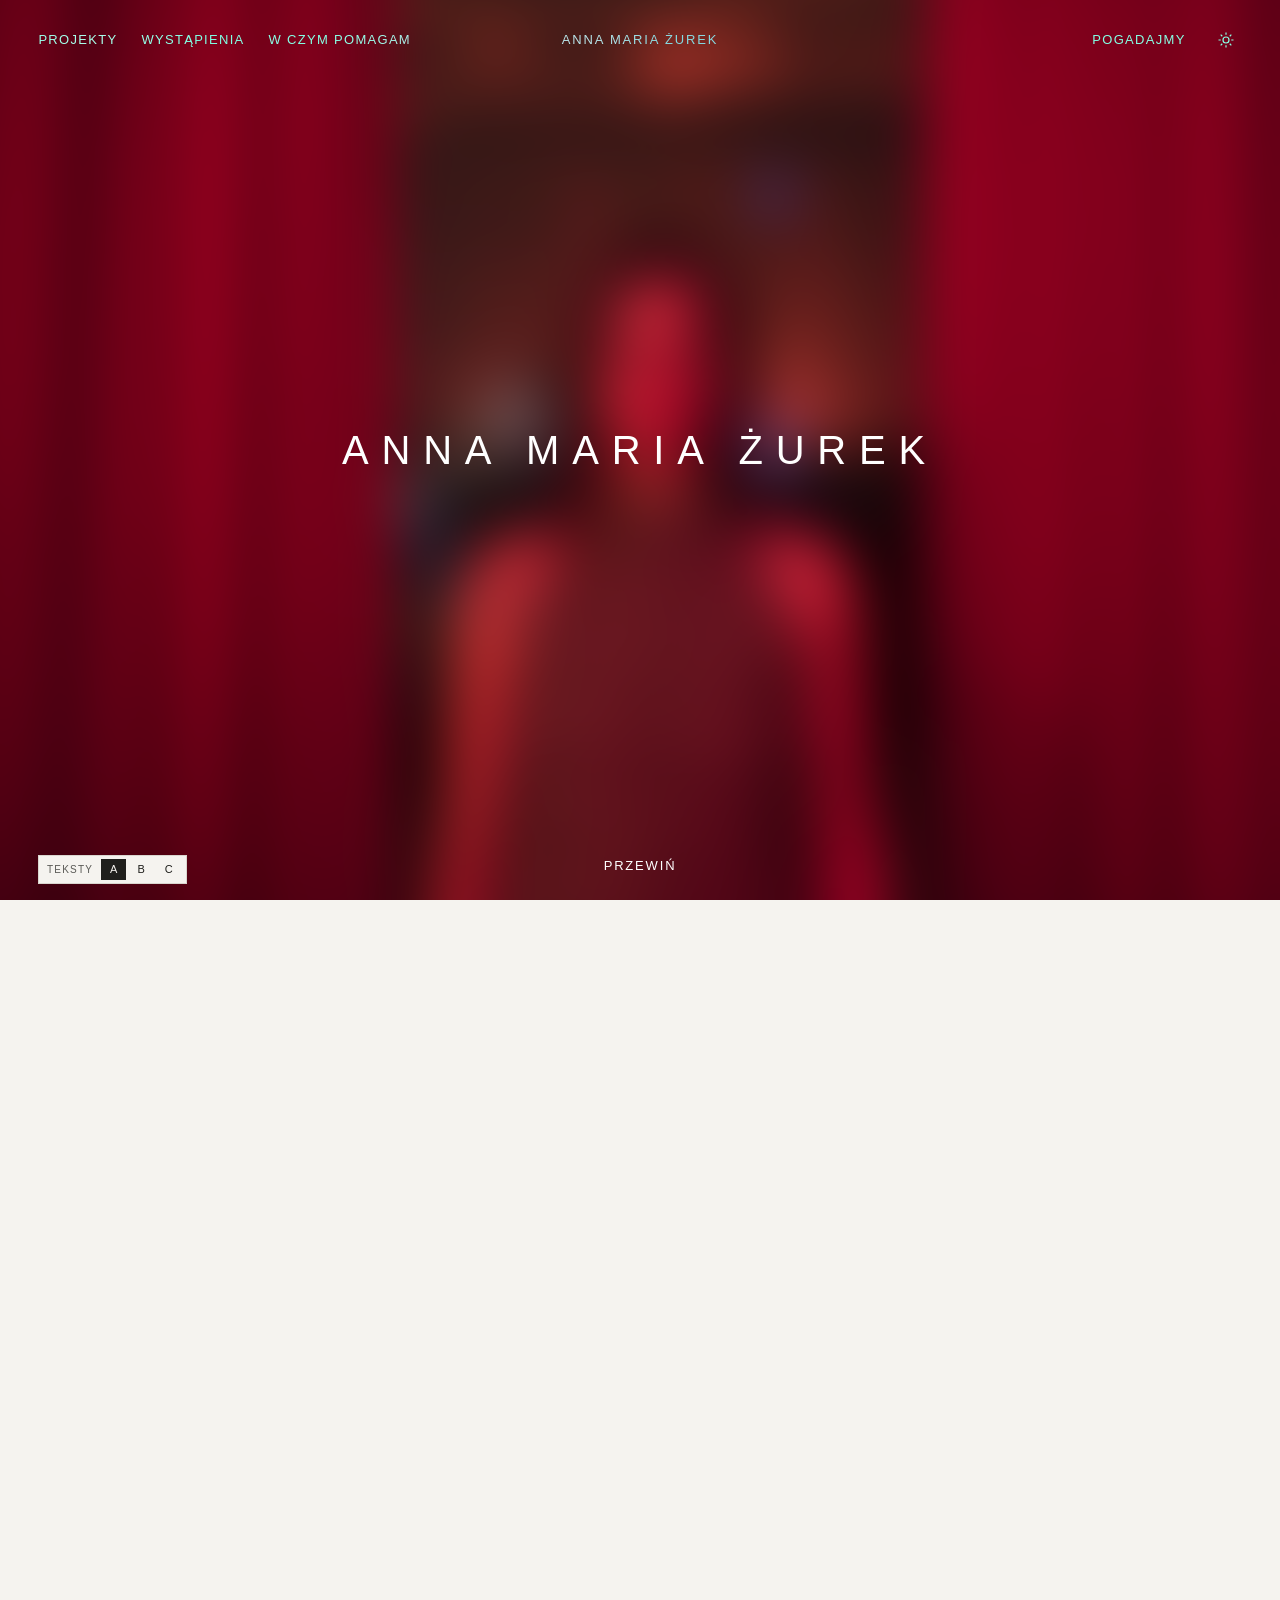
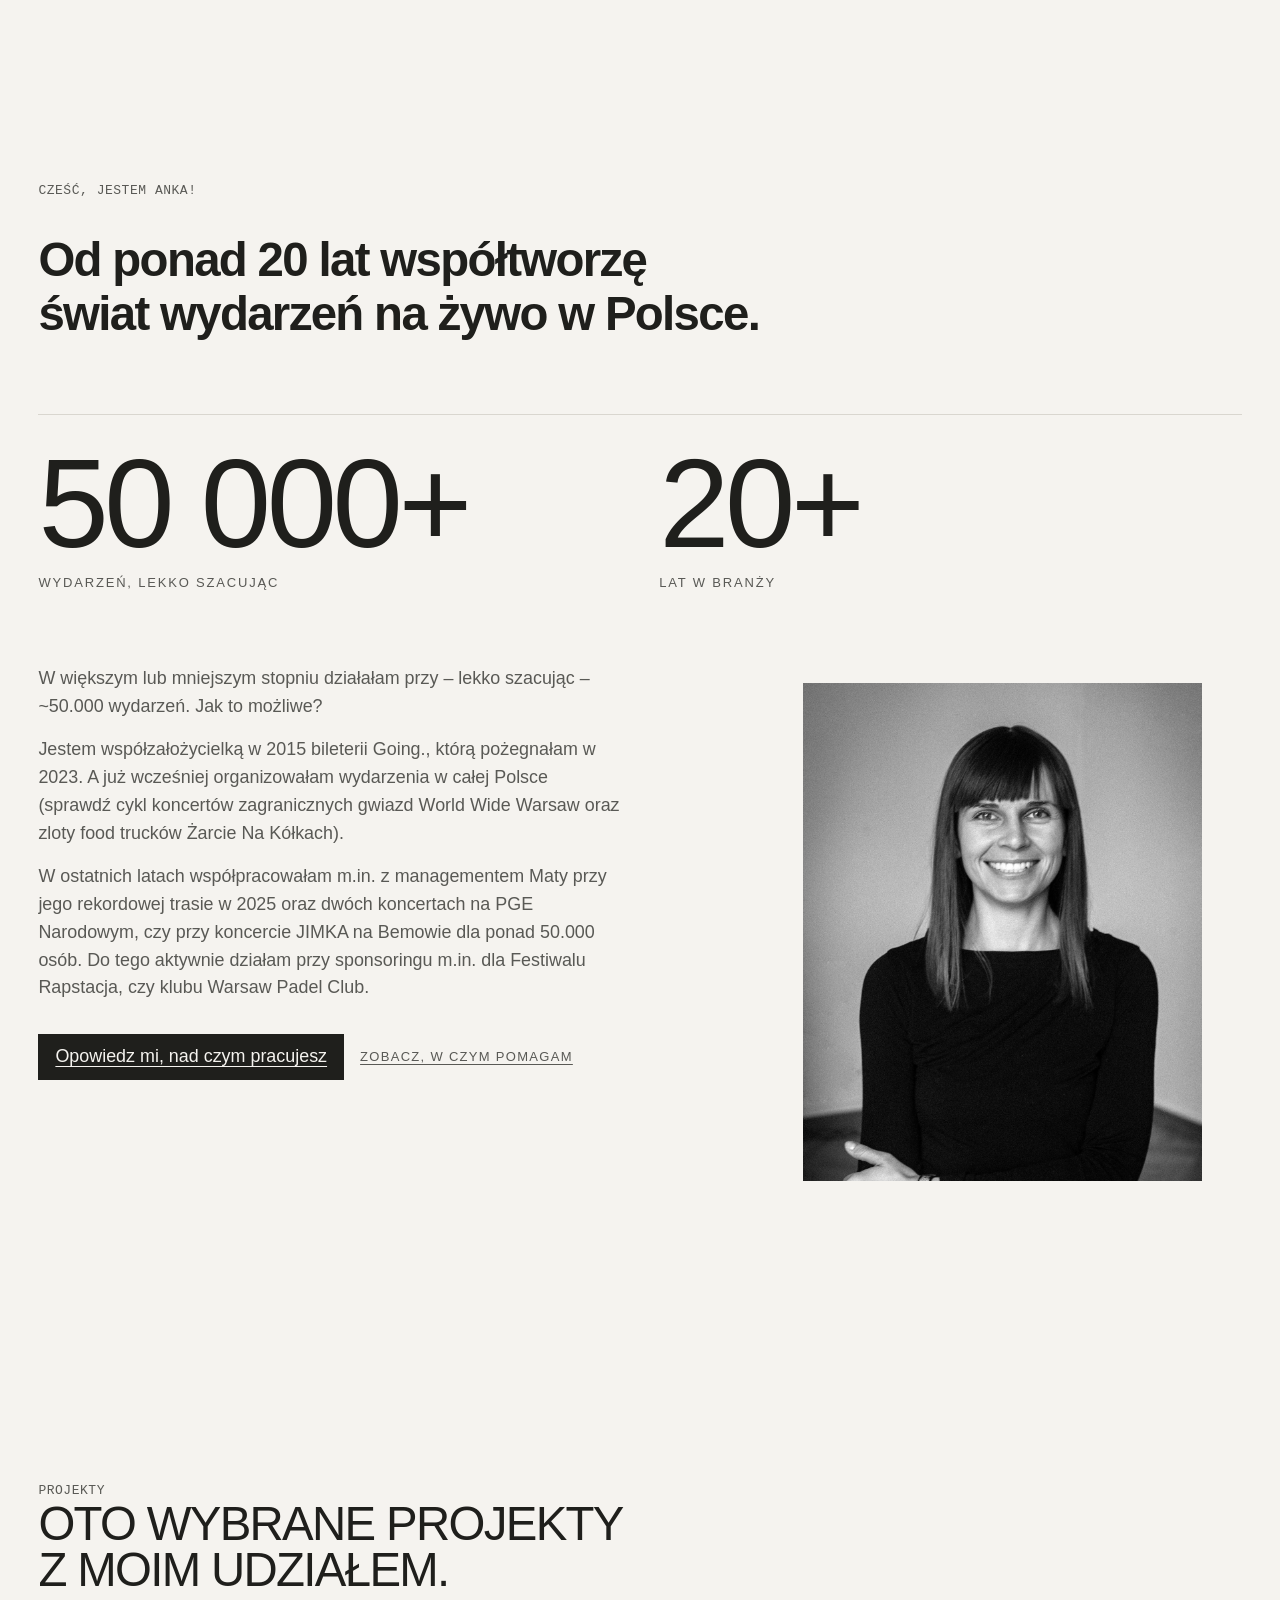
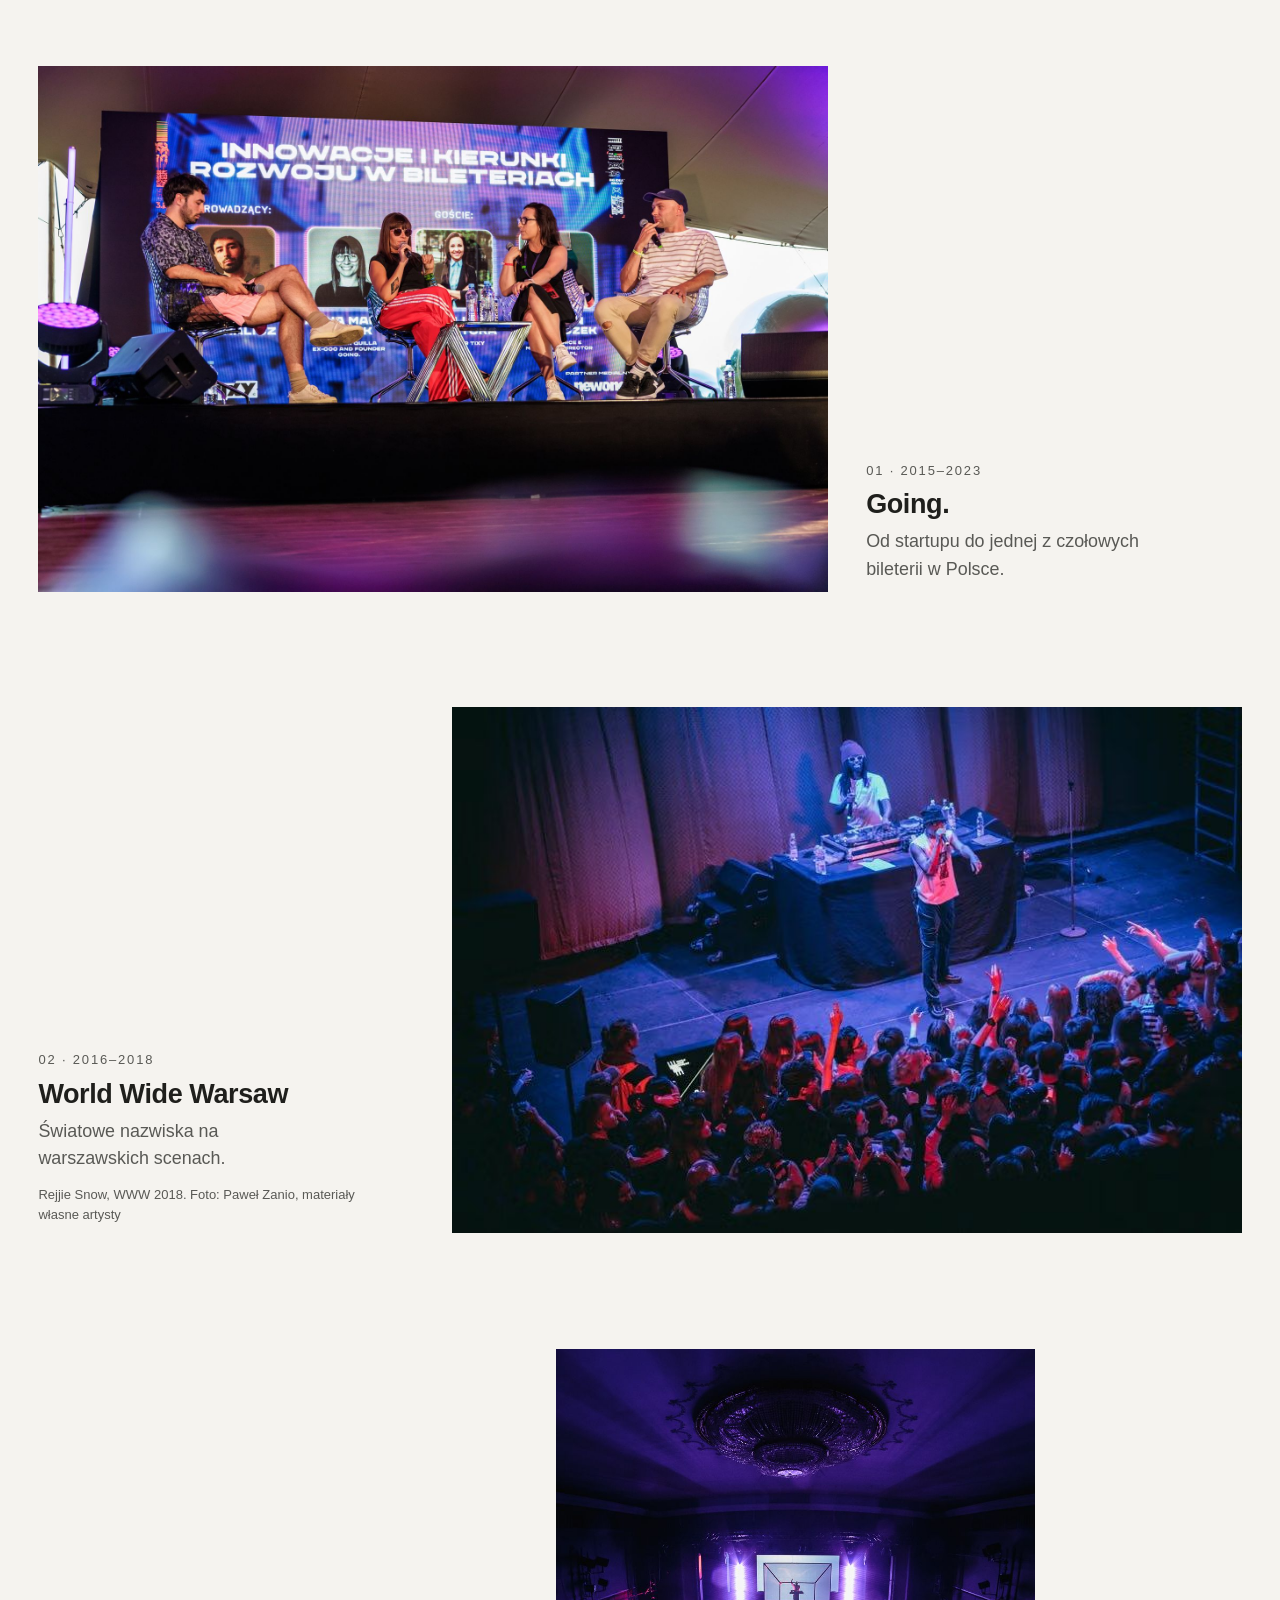
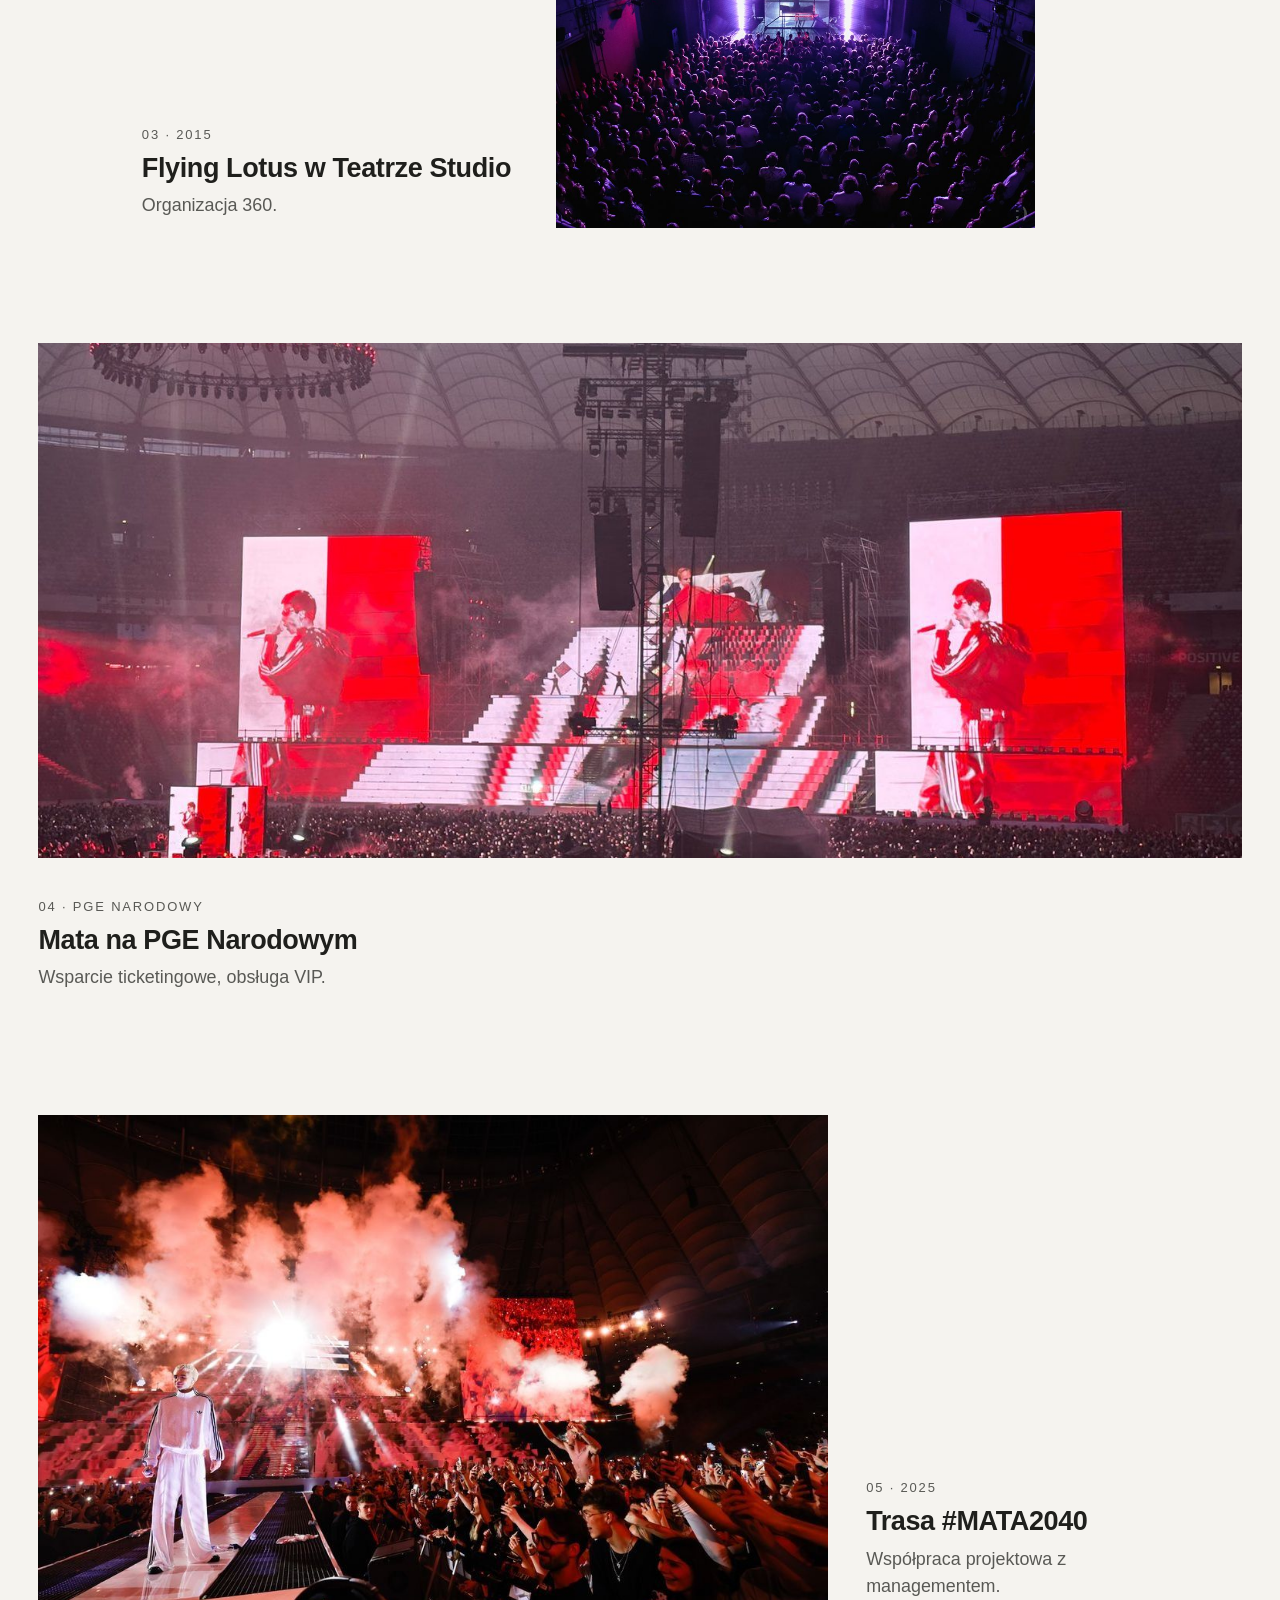
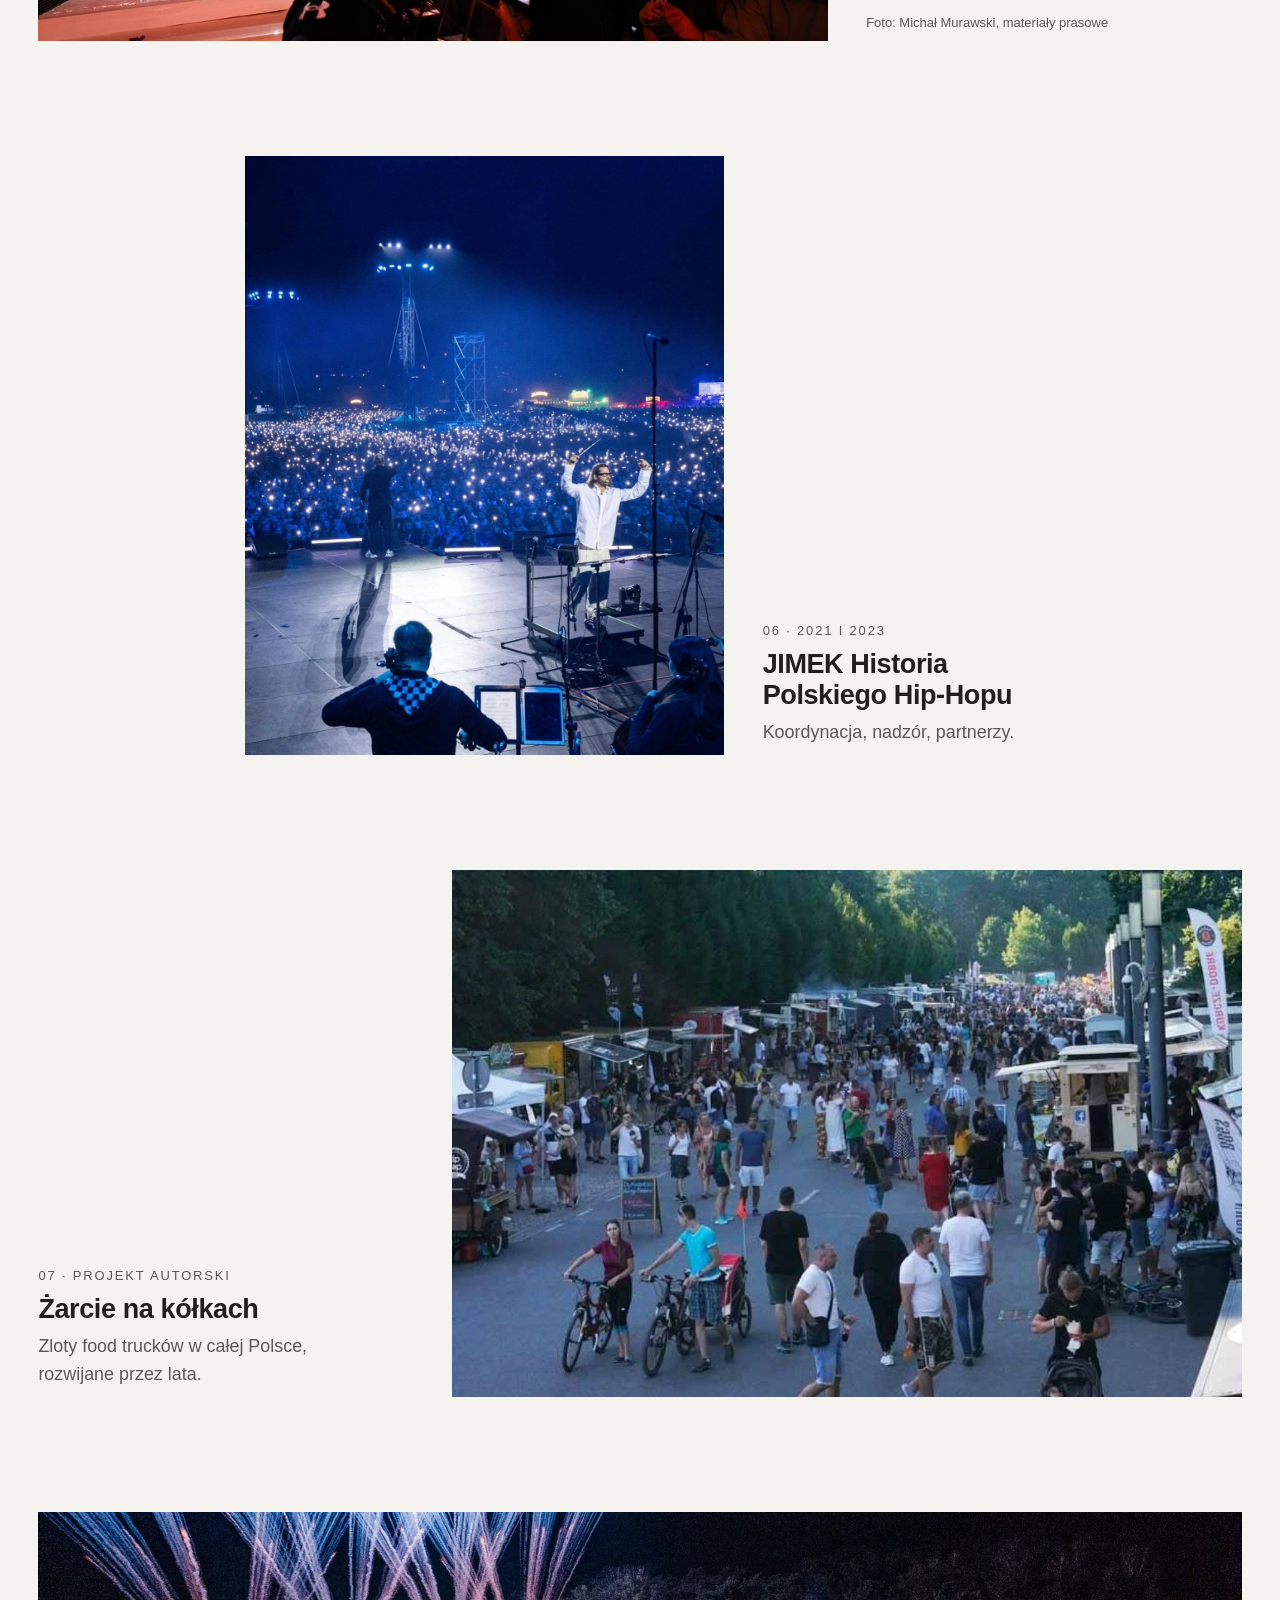
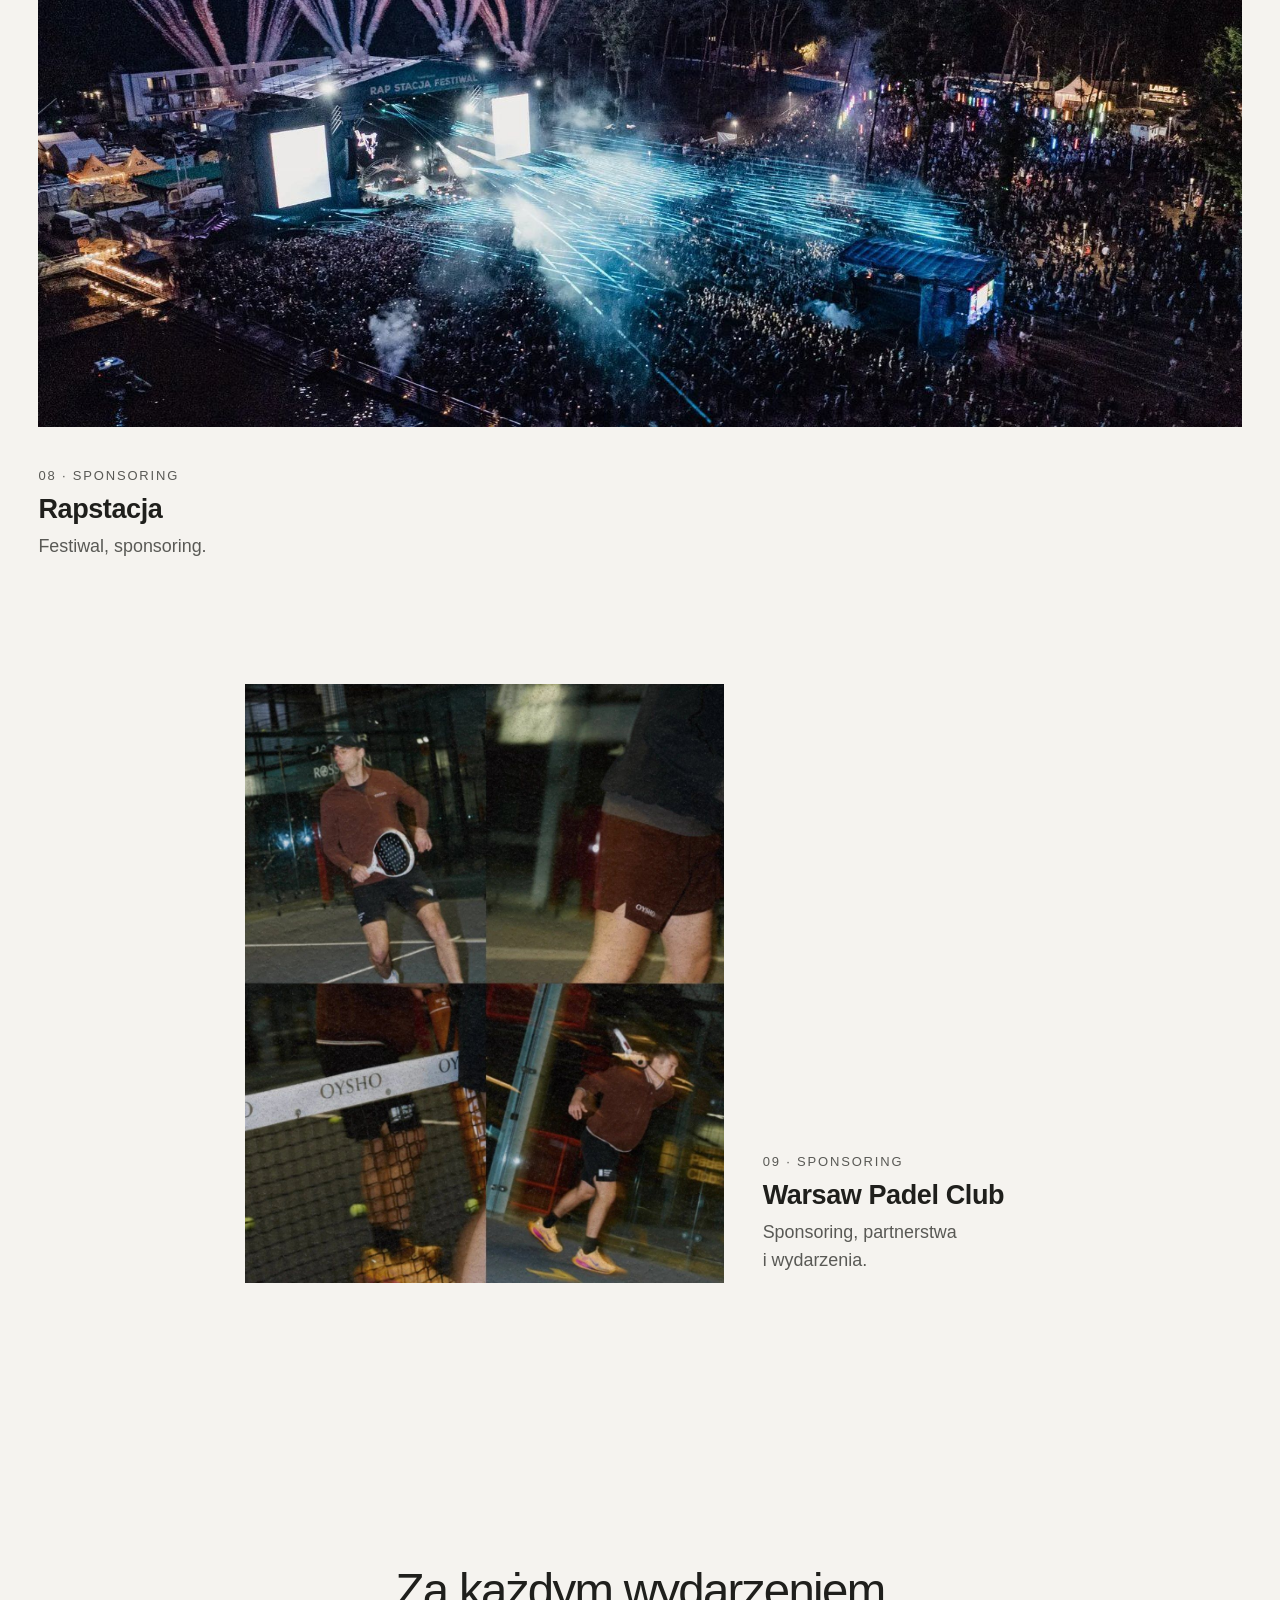
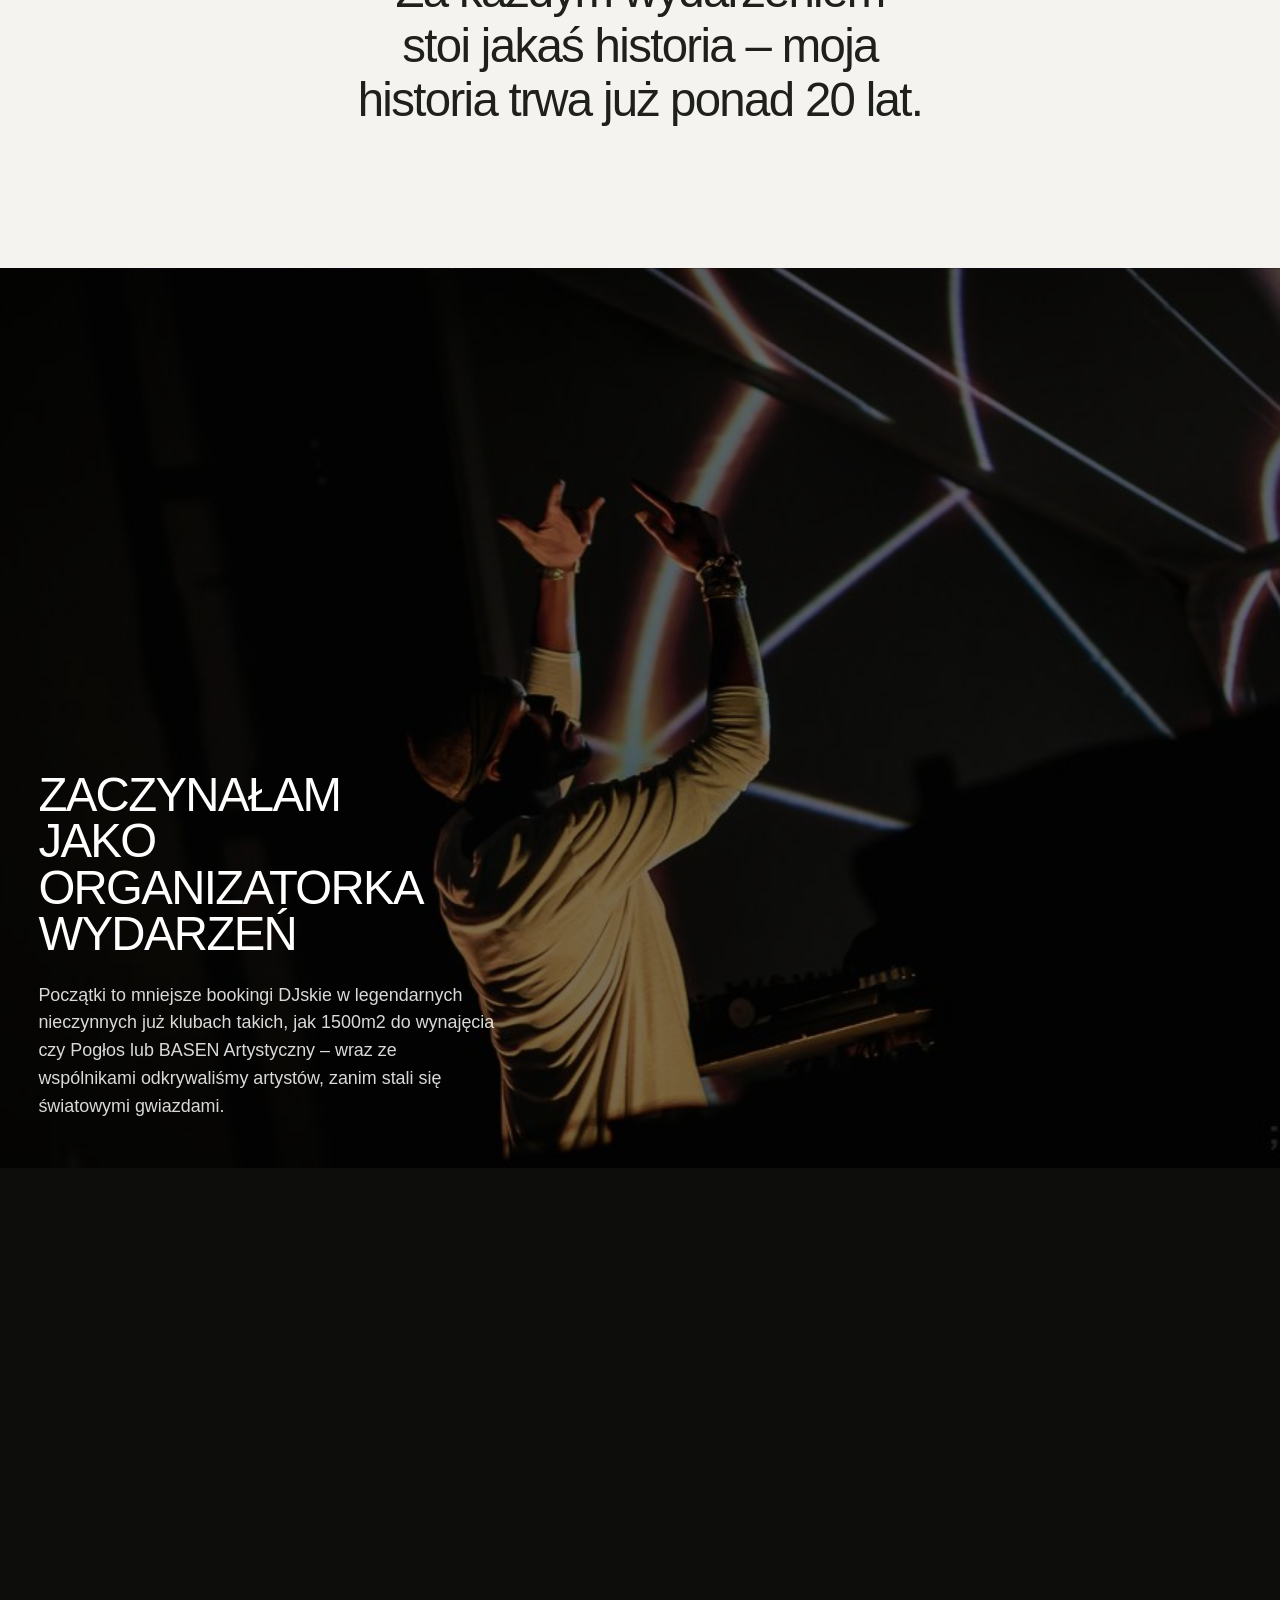
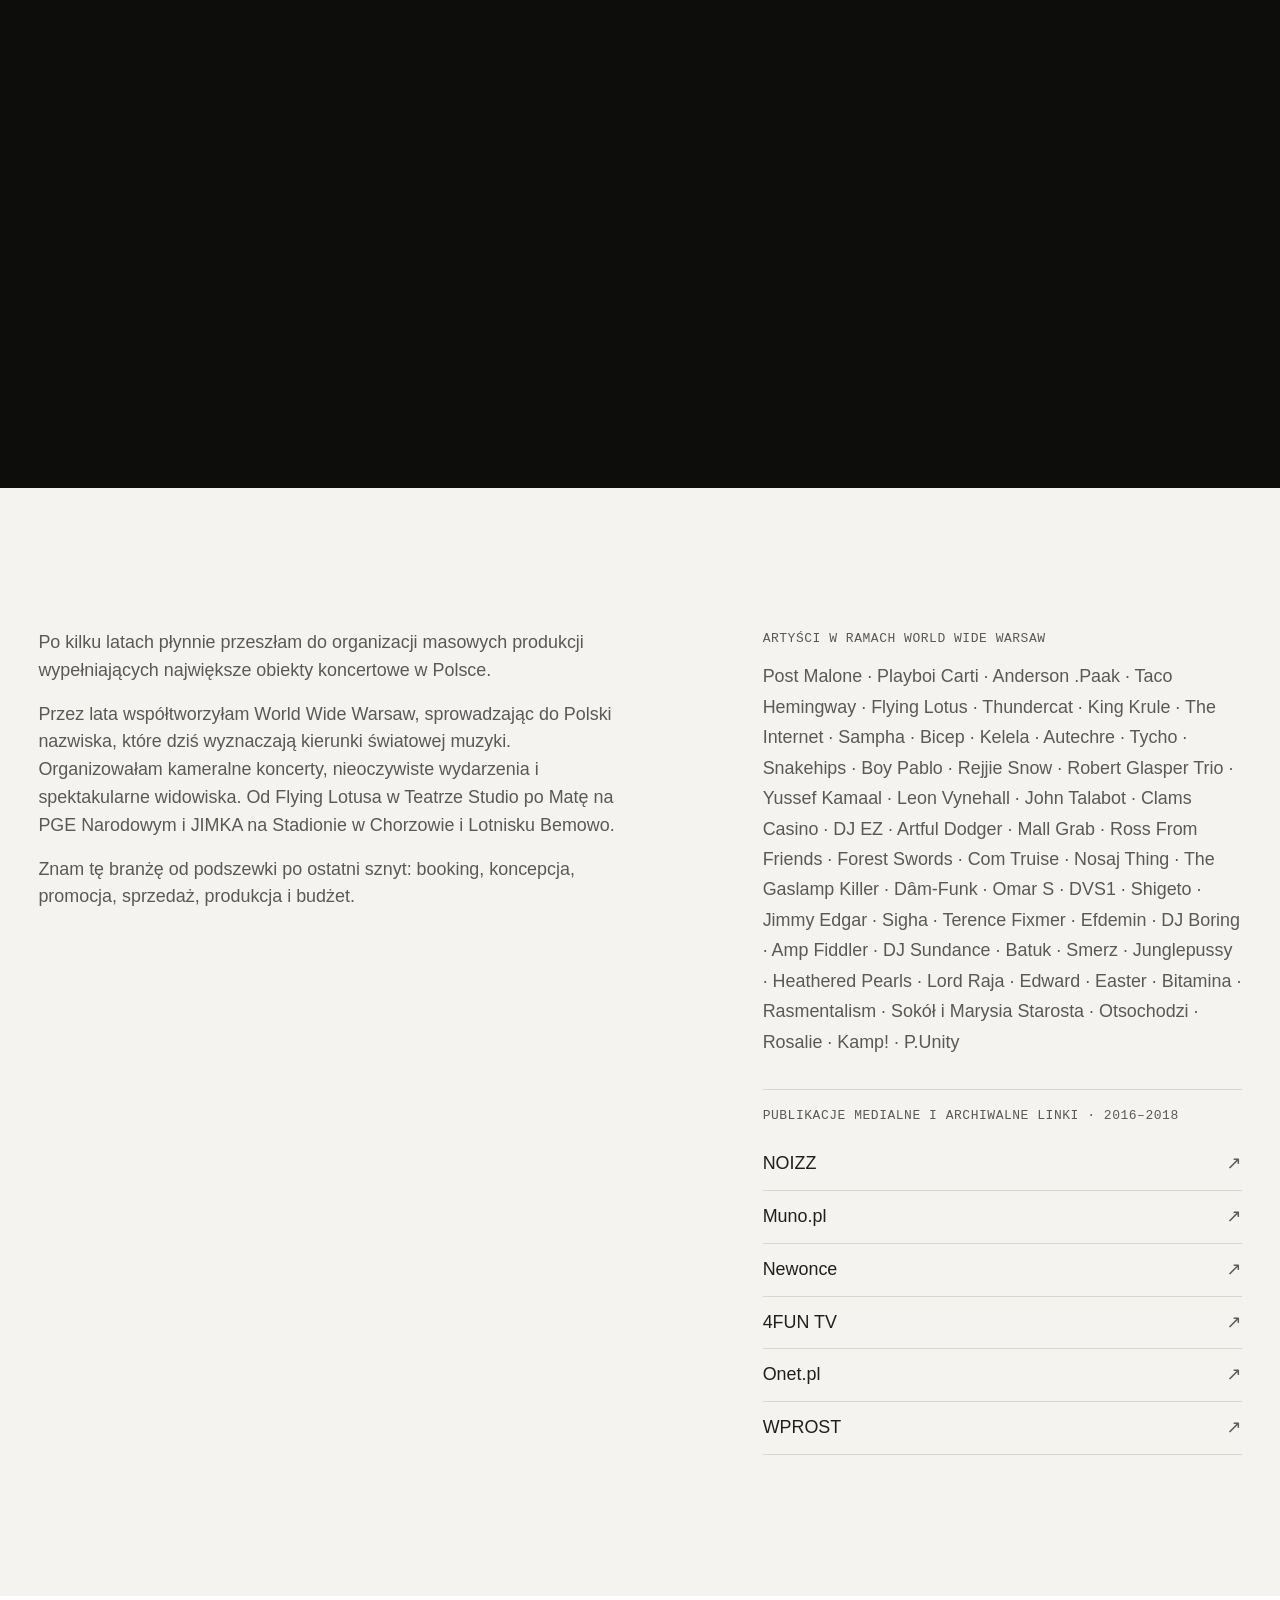
==== commit 1425bc4f: "v2: sun/moon theme toggle next to Pogadajmy, light by default Co-Authored-By: Claude Sonnet 5.5 <nor" ====
--- a/site/index.html
+++ b/site/index.html
@@ -7,7 +7,7 @@
   <meta name="description" content="Anna Maria Żurek: od dwóch dekad po obu stronach kurtyny. Wydarzenia, artyści, marki i biznes.">
   <!-- Wersja robocza (v2): nie indeksować, dopóki nie będzie gotowa. Usuń przy publikacji. -->
   <meta name="robots" content="noindex, nofollow">
-  <script>document.documentElement.classList.add('js');</script>
+  <script>document.documentElement.classList.add('js');try{document.documentElement.dataset.theme=localStorage.getItem('amz2-theme')||'light'}catch(e){document.documentElement.dataset.theme='light'}</script>
   <link rel="stylesheet" href="css/tokens.css">
   <link rel="stylesheet" href="css/base.css">
   <link rel="stylesheet" href="css/sections.css">
@@ -24,6 +24,10 @@
     <a class="wordmark" href="#top" aria-label="Anna Maria Żurek, początek strony">Anna Maria Żurek</a>
     <nav class="site-nav site-nav--right" aria-label="Kontakt">
       <a href="#pogadajmy">Pogadajmy</a>
+      <button class="theme-toggle" type="button" id="theme-toggle" aria-label="Przełącz tryb jasny / ciemny">
+        <svg class="ico-sun" viewBox="0 0 24 24" width="18" height="18" fill="none" stroke="currentColor" stroke-width="1.6" aria-hidden="true"><circle cx="12" cy="12" r="4"/><path d="M12 2v3M12 19v3M2 12h3M19 12h3M4.9 4.9l2.1 2.1M17 17l2.1 2.1M19.1 4.9L17 7M7 17l-2.1 2.1"/></svg>
+        <svg class="ico-moon" viewBox="0 0 24 24" width="18" height="18" fill="none" stroke="currentColor" stroke-width="1.6" aria-hidden="true"><path d="M20 14.5A8 8 0 0 1 9.5 4a8 8 0 1 0 10.5 10.5z"/></svg>
+      </button>
     </nav>
   </header>
 
--- a/site/css/sections.css
+++ b/site/css/sections.css
@@ -14,7 +14,13 @@
 .site-header a { pointer-events: auto; text-decoration: none; }
 .wordmark { font-size: var(--fs-0); font-weight: 500; letter-spacing: var(--tracking-caps); text-transform: uppercase; }
 .site-nav { display: flex; gap: var(--space-5); font-size: var(--fs-0); letter-spacing: 0.1em; text-transform: uppercase; }
-.site-nav--right { justify-self: end; }
+.site-nav--right { justify-self: end; align-items: center; pointer-events: none; }
+.site-nav--right > * { pointer-events: auto; }
+.theme-toggle { display: inline-grid; place-items: center; width: 2rem; height: 2rem; padding: 0; background: none; border: 0; color: inherit; cursor: pointer; }
+.theme-toggle svg { grid-area: 1 / 1; transition: opacity var(--dur-1), transform var(--dur-2) var(--ease); }
+.theme-toggle .ico-moon { opacity: 0; transform: rotate(-60deg) scale(.6); }
+:root[data-theme="dark"] .theme-toggle .ico-sun { opacity: 0; transform: rotate(60deg) scale(.6); }
+:root[data-theme="dark"] .theme-toggle .ico-moon { opacity: 1; transform: none; }
 .site-nav a:hover { text-decoration: underline; text-underline-offset: 0.35em; }
 @media (max-width: 40rem) { .site-nav--left { display: none; } .site-header { grid-template-columns: auto 1fr; } .wordmark { grid-column: 1; } }
 
@@ -24,12 +30,12 @@
 .pin__stage { position: sticky; top: 0; height: 100vh; height: 100svh; overflow: hidden; }
 
 /* ---------- 1. Hero ---------- */
-.hero { --pin-vh: 360; background: var(--ink); color: #fff; }
-.hero__world { --g: 7vmin; position: absolute; left: 50%; top: 50%; width: 0; height: 0; transform: scale(calc(1 - min(1, var(--p) * 2.2) * 0.72)); transform-origin: 0 0; will-change: transform; }
+.hero { --pin-vh: 360; background: #f5f3ef; color: #fff; }
+.hero__world { --g: 3vmin; position: absolute; left: 50%; top: 50%; width: 0; height: 0; transform: scale(calc(1 - min(1, var(--p) * 2.4) * 0.15)); transform-origin: 0 0; will-change: transform; }
 .hero__tile, .hero__nb { position: absolute; width: 100vw; height: 100vh; left: calc(-50vw + var(--i, 0) * (100vw + var(--g))); top: calc(-50vh + var(--j, 0) * (100vh + var(--g))); overflow: hidden; background: #000; }
 .hero__nb { background: #fff; color: #1f1f1c; }
 .hero__nb--accent { background: #e4dccb; }
-.hero__nb img { position: absolute; inset: 0; width: 100%; height: 100%; object-fit: cover; }
+.hero__nb img { filter: saturate(1.35) contrast(1.05); position: absolute; inset: 0; width: 100%; height: 100%; object-fit: cover; }
 .hero__nb span { position: absolute; inset: 0; display: grid; place-content: center; text-align: center; padding: 6vw; font-size: 9vw; line-height: .92; letter-spacing: -0.035em; text-transform: uppercase; font-weight: 500; }
 .hero__img {
   position: absolute; inset: 0; width: 100%; height: 100%;
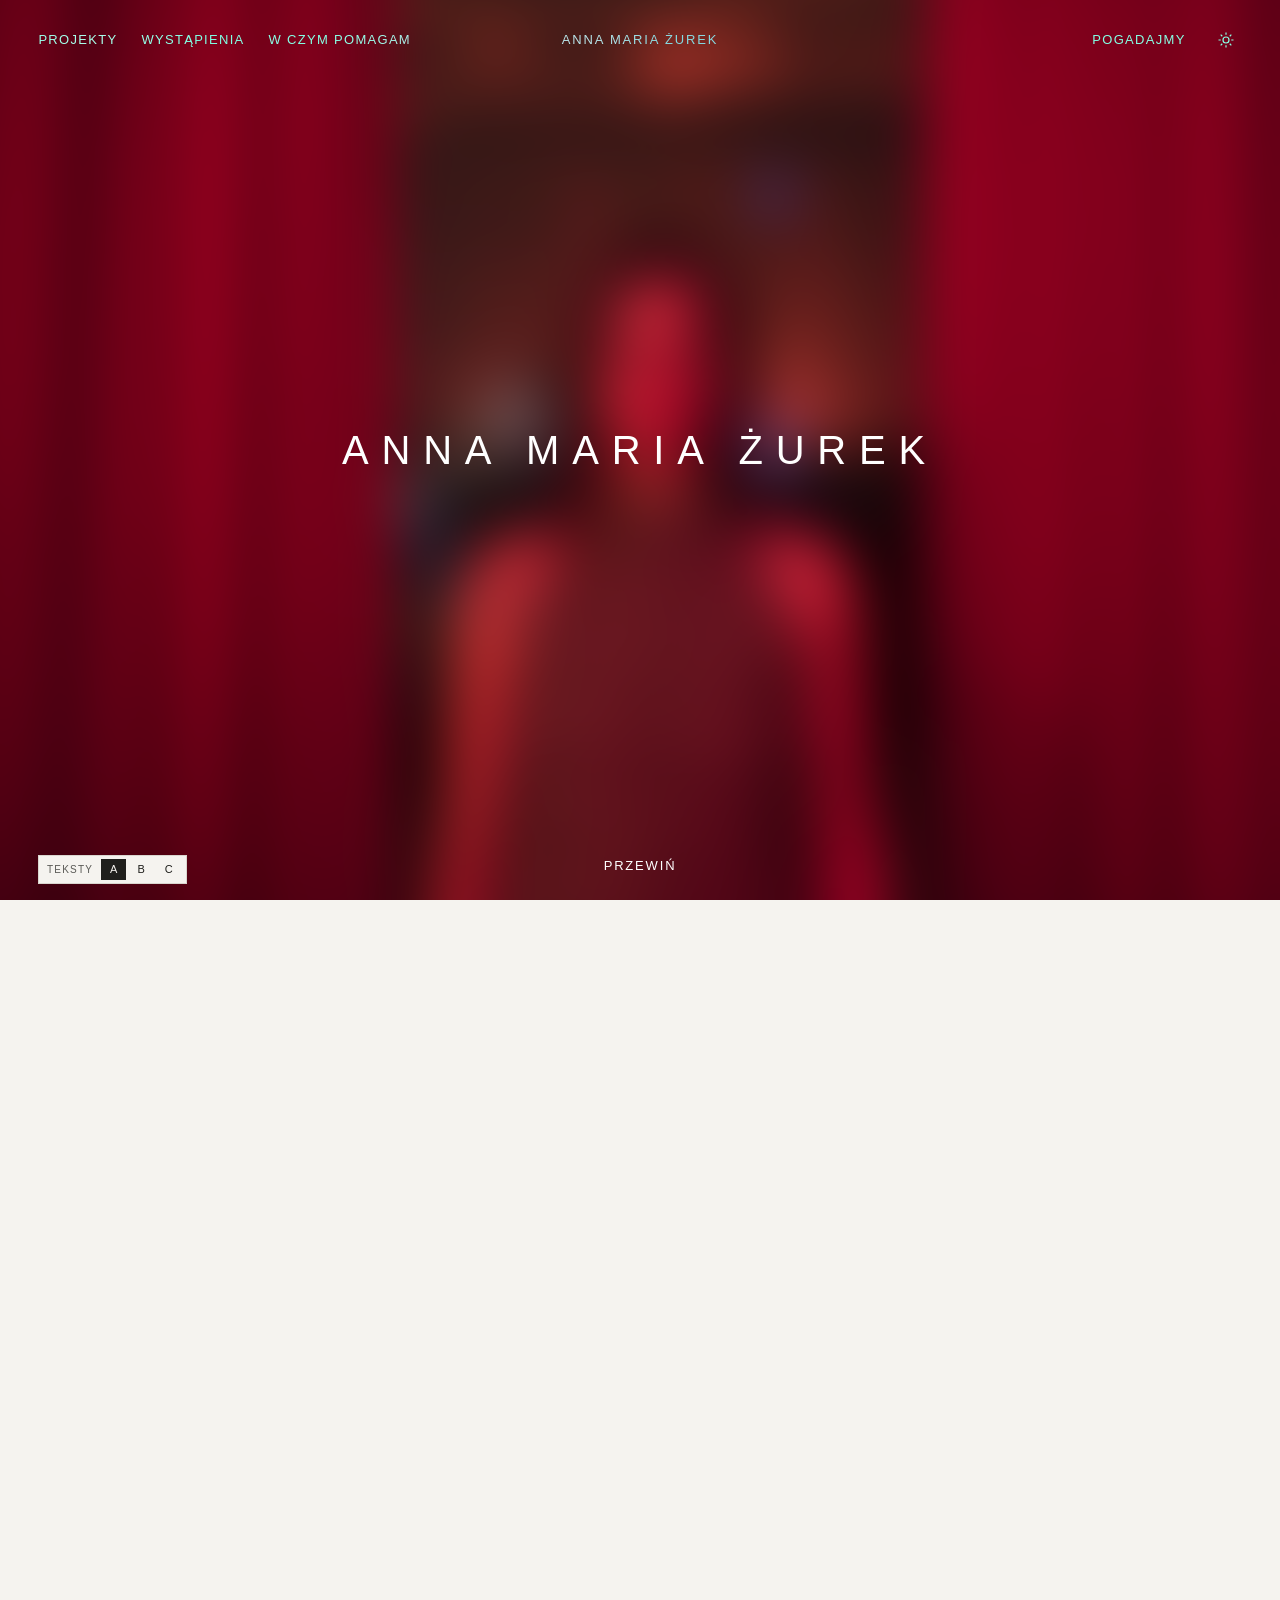
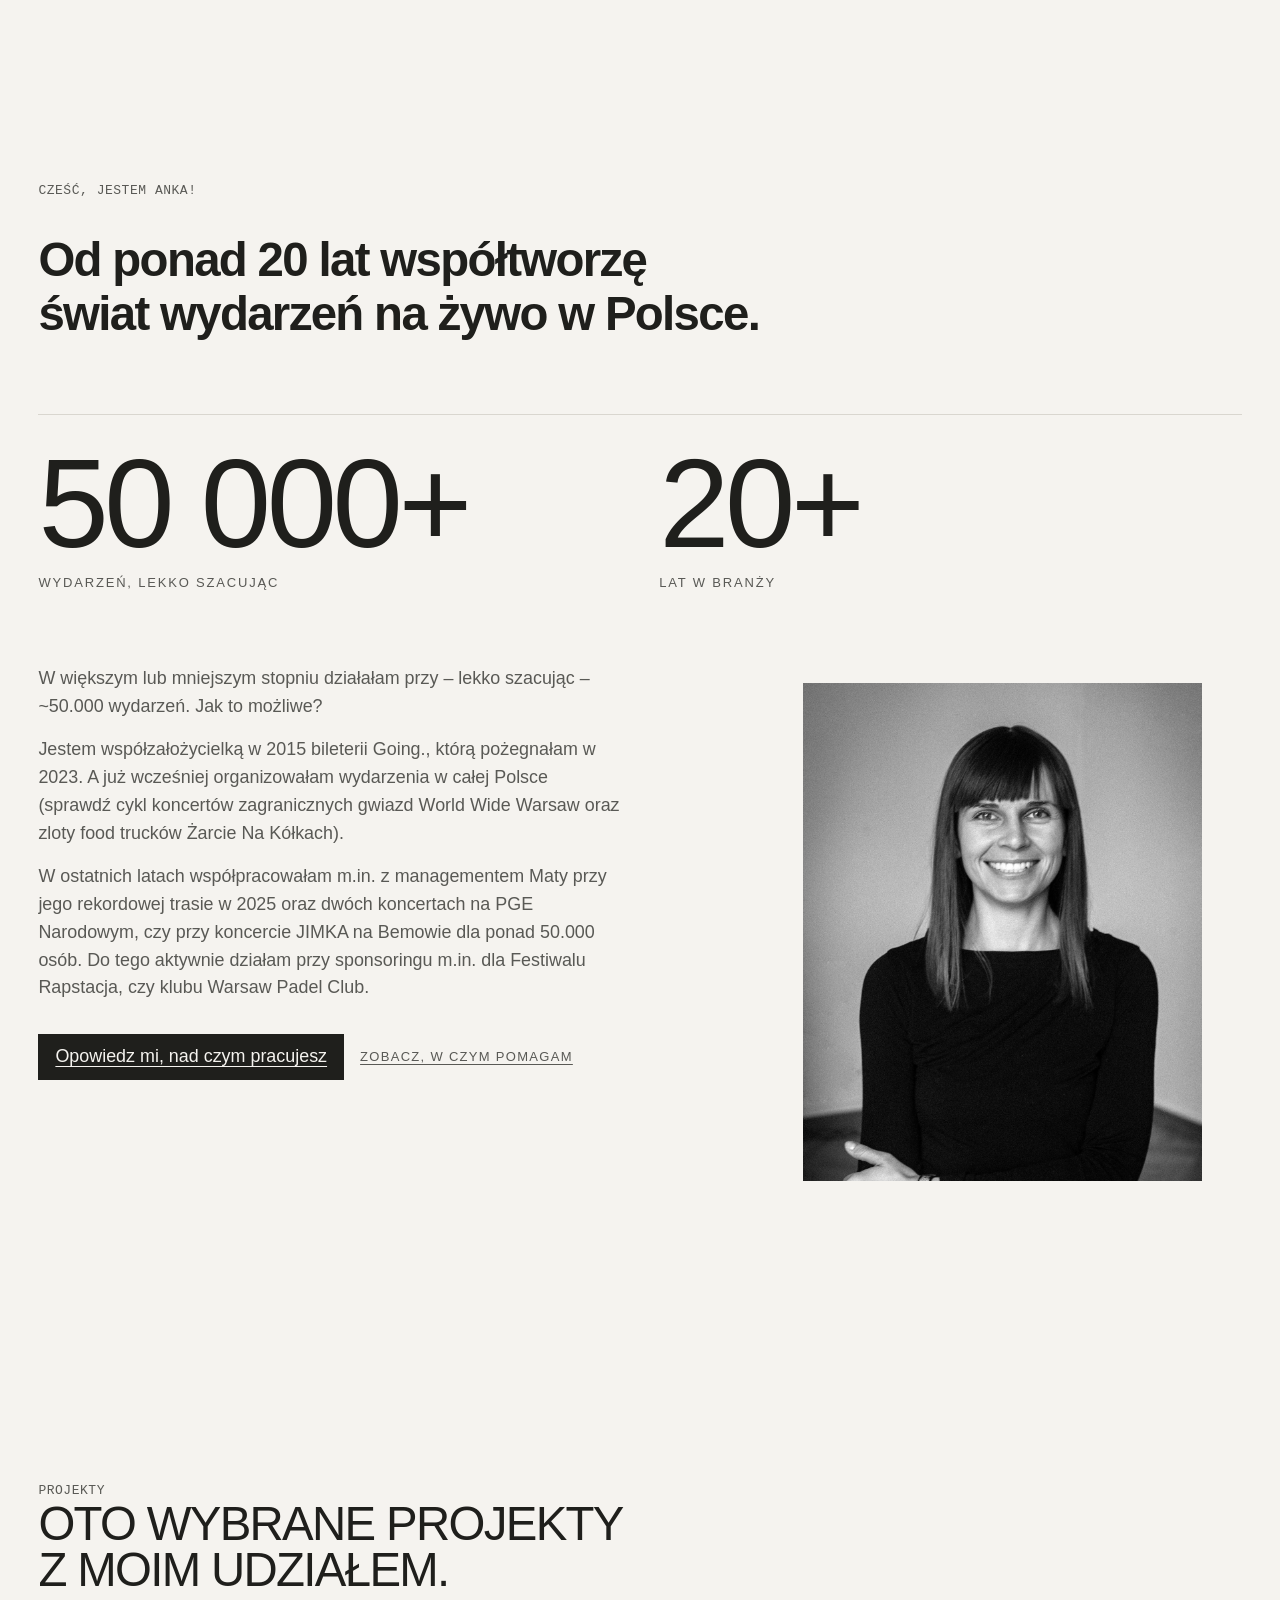
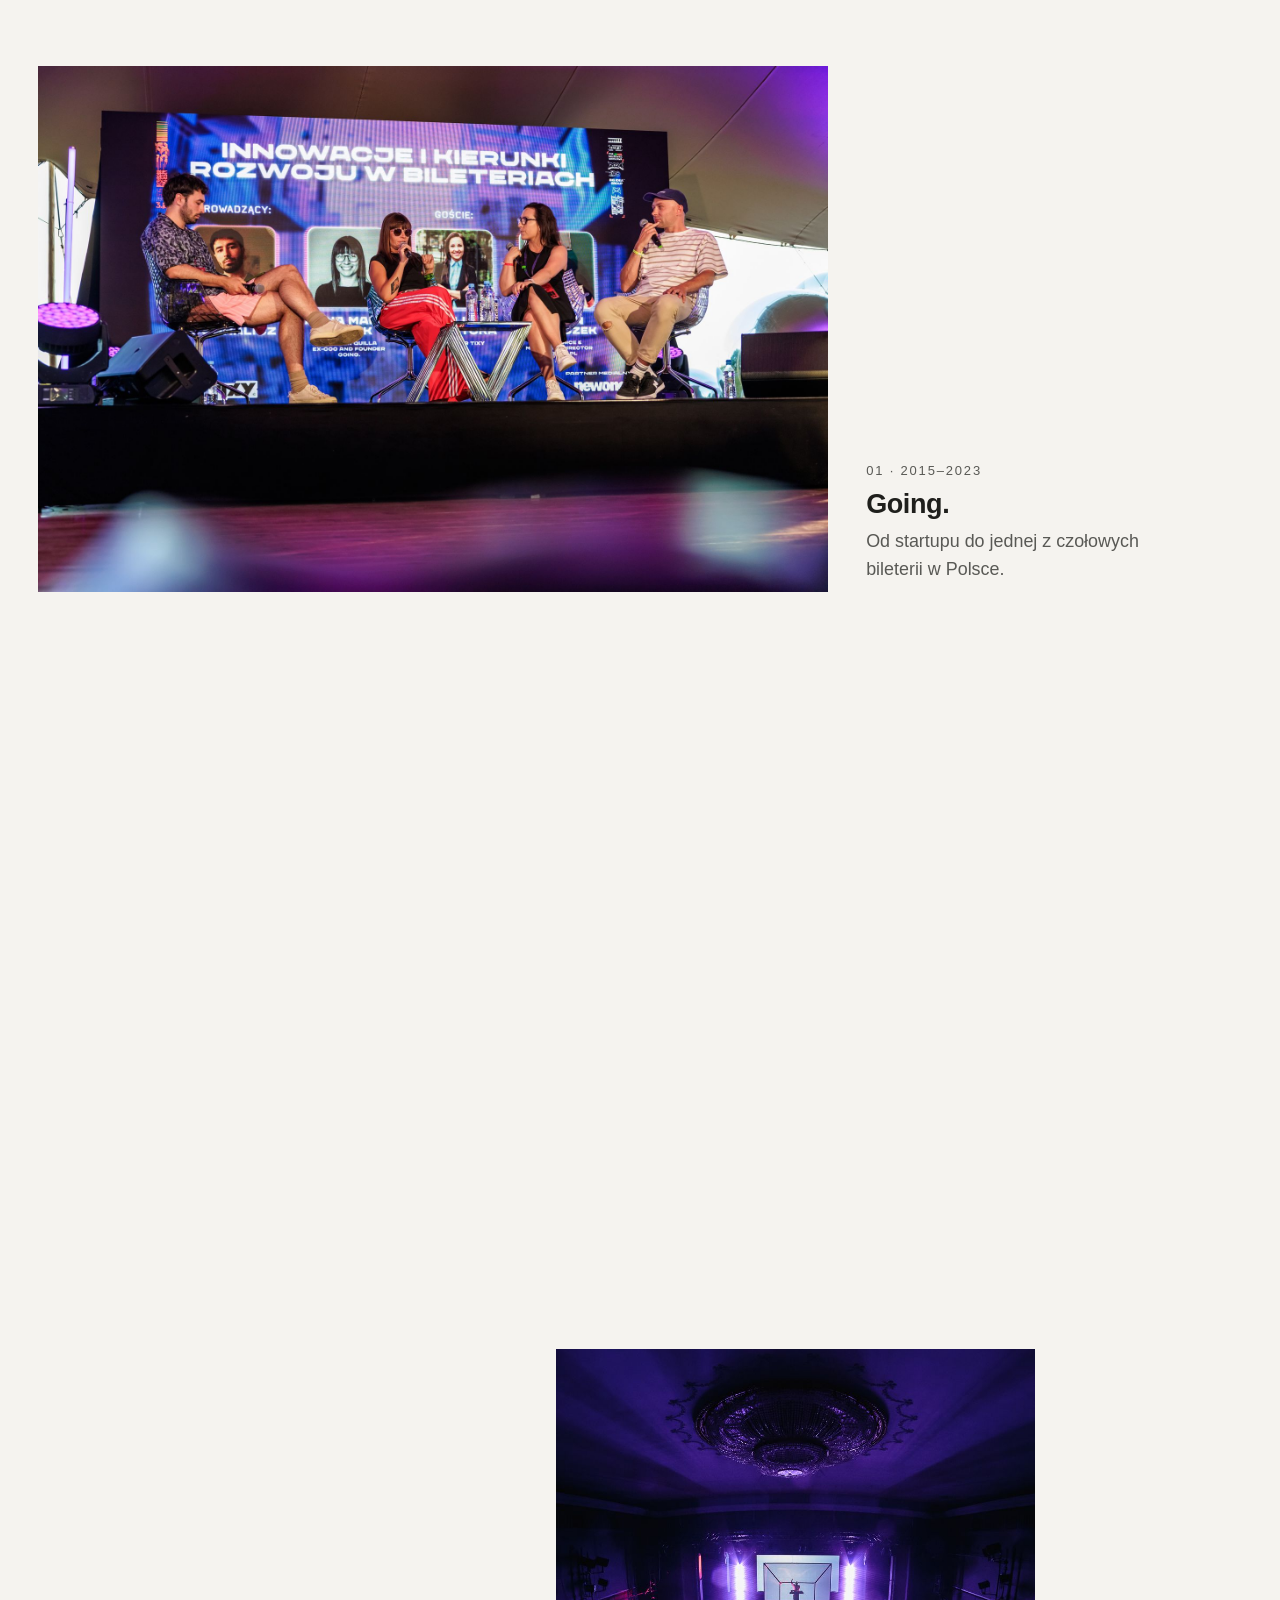
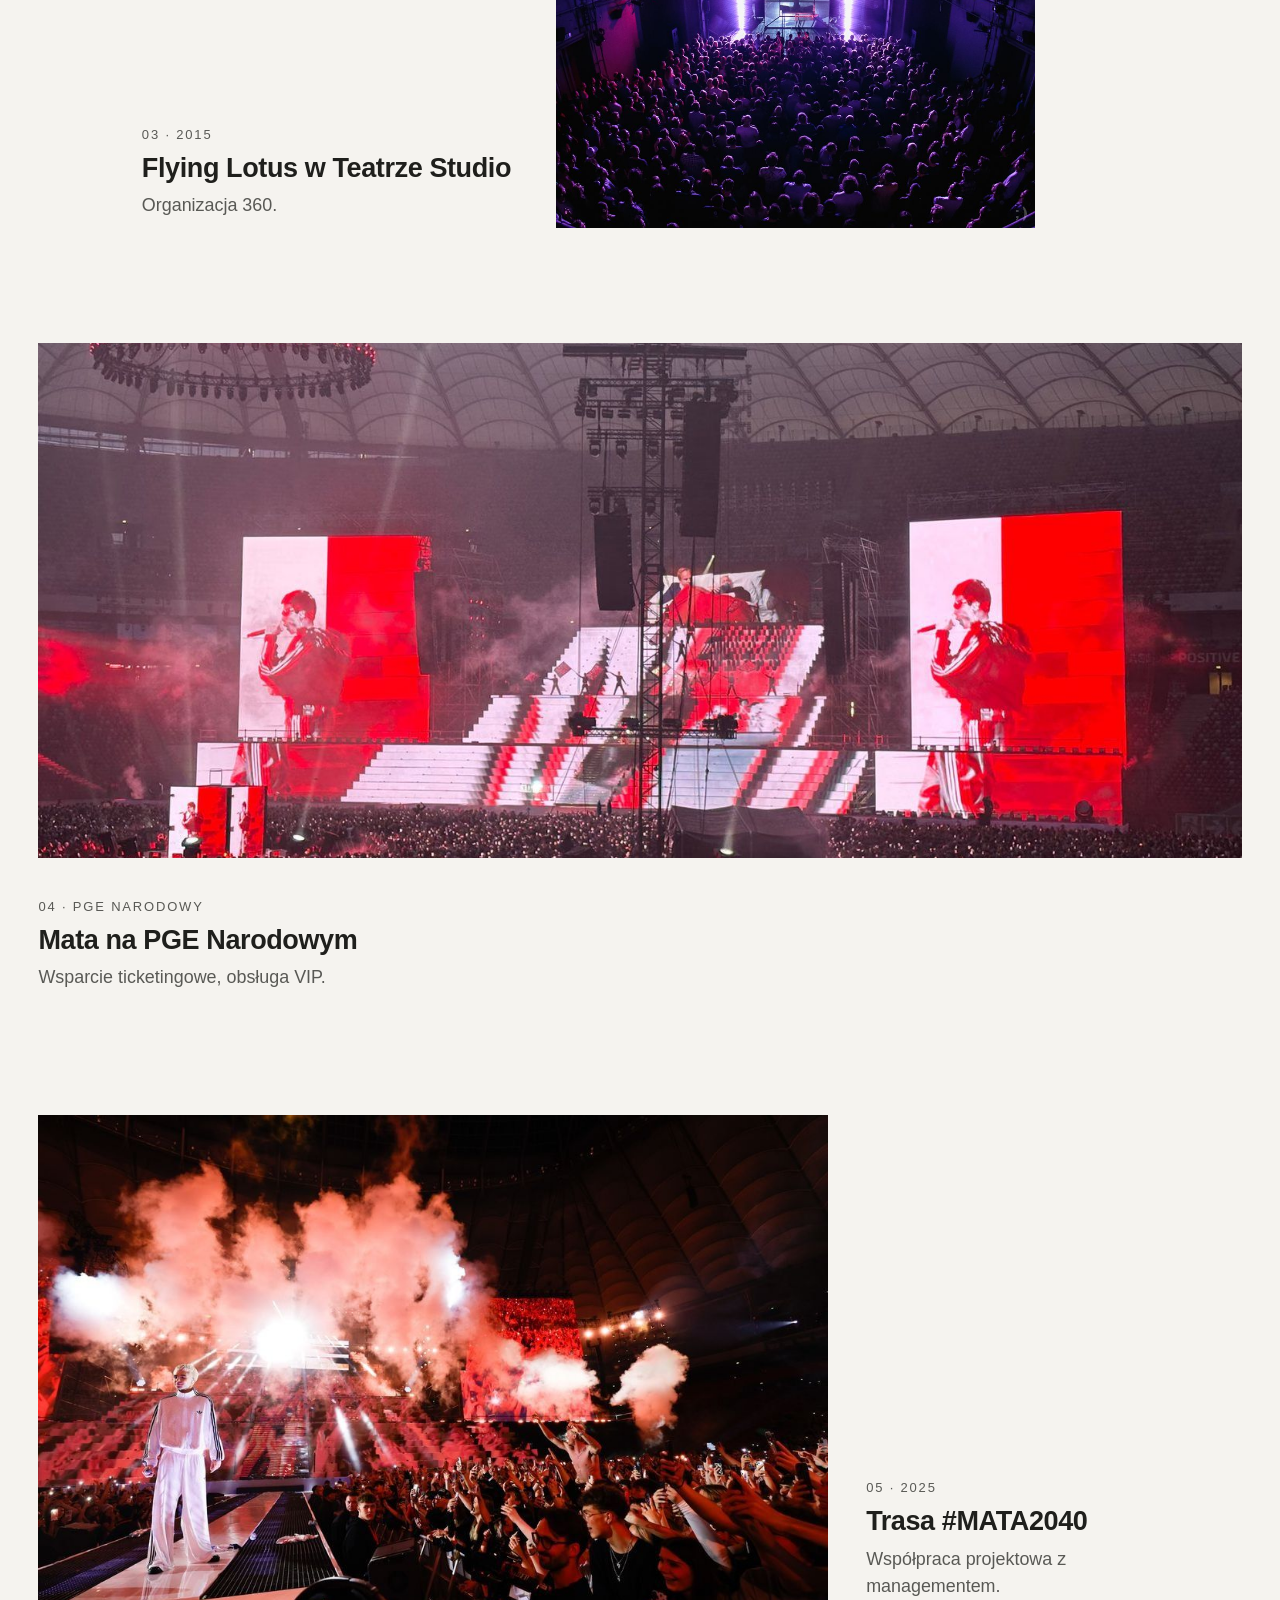
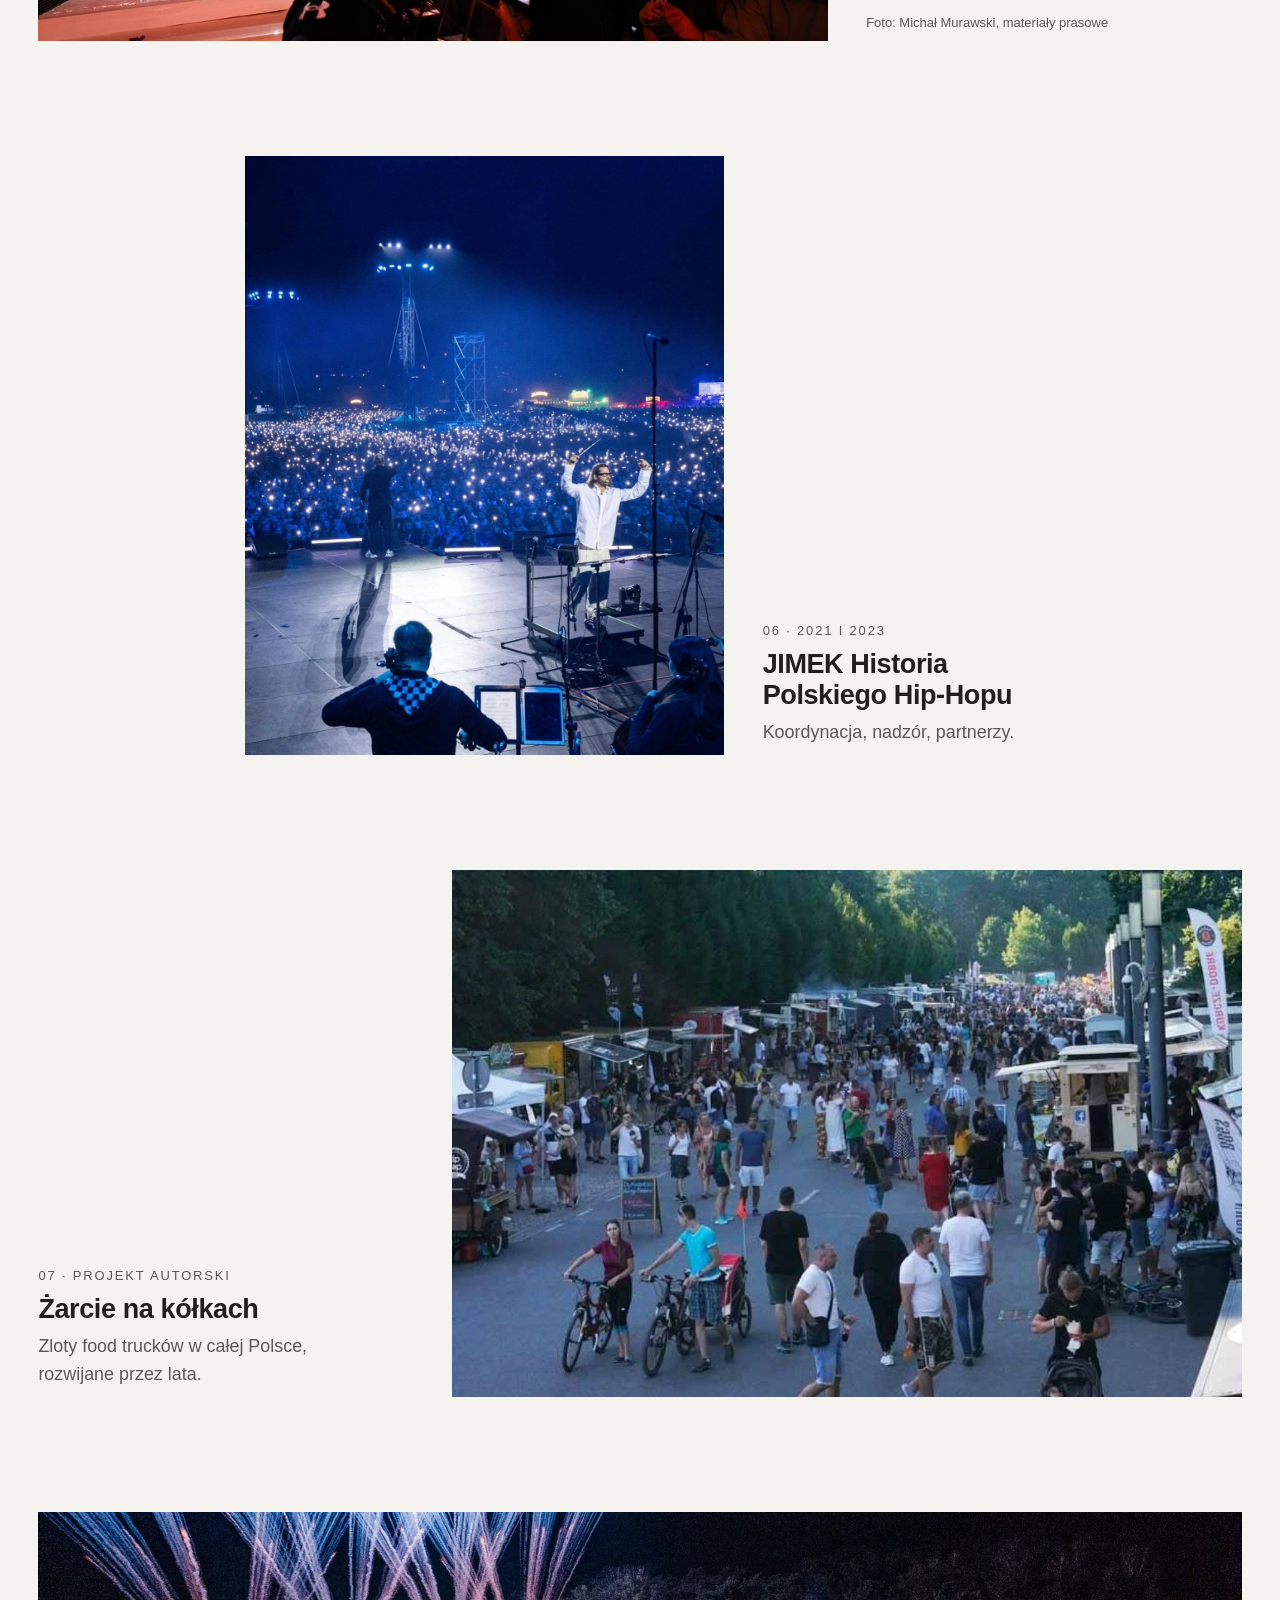
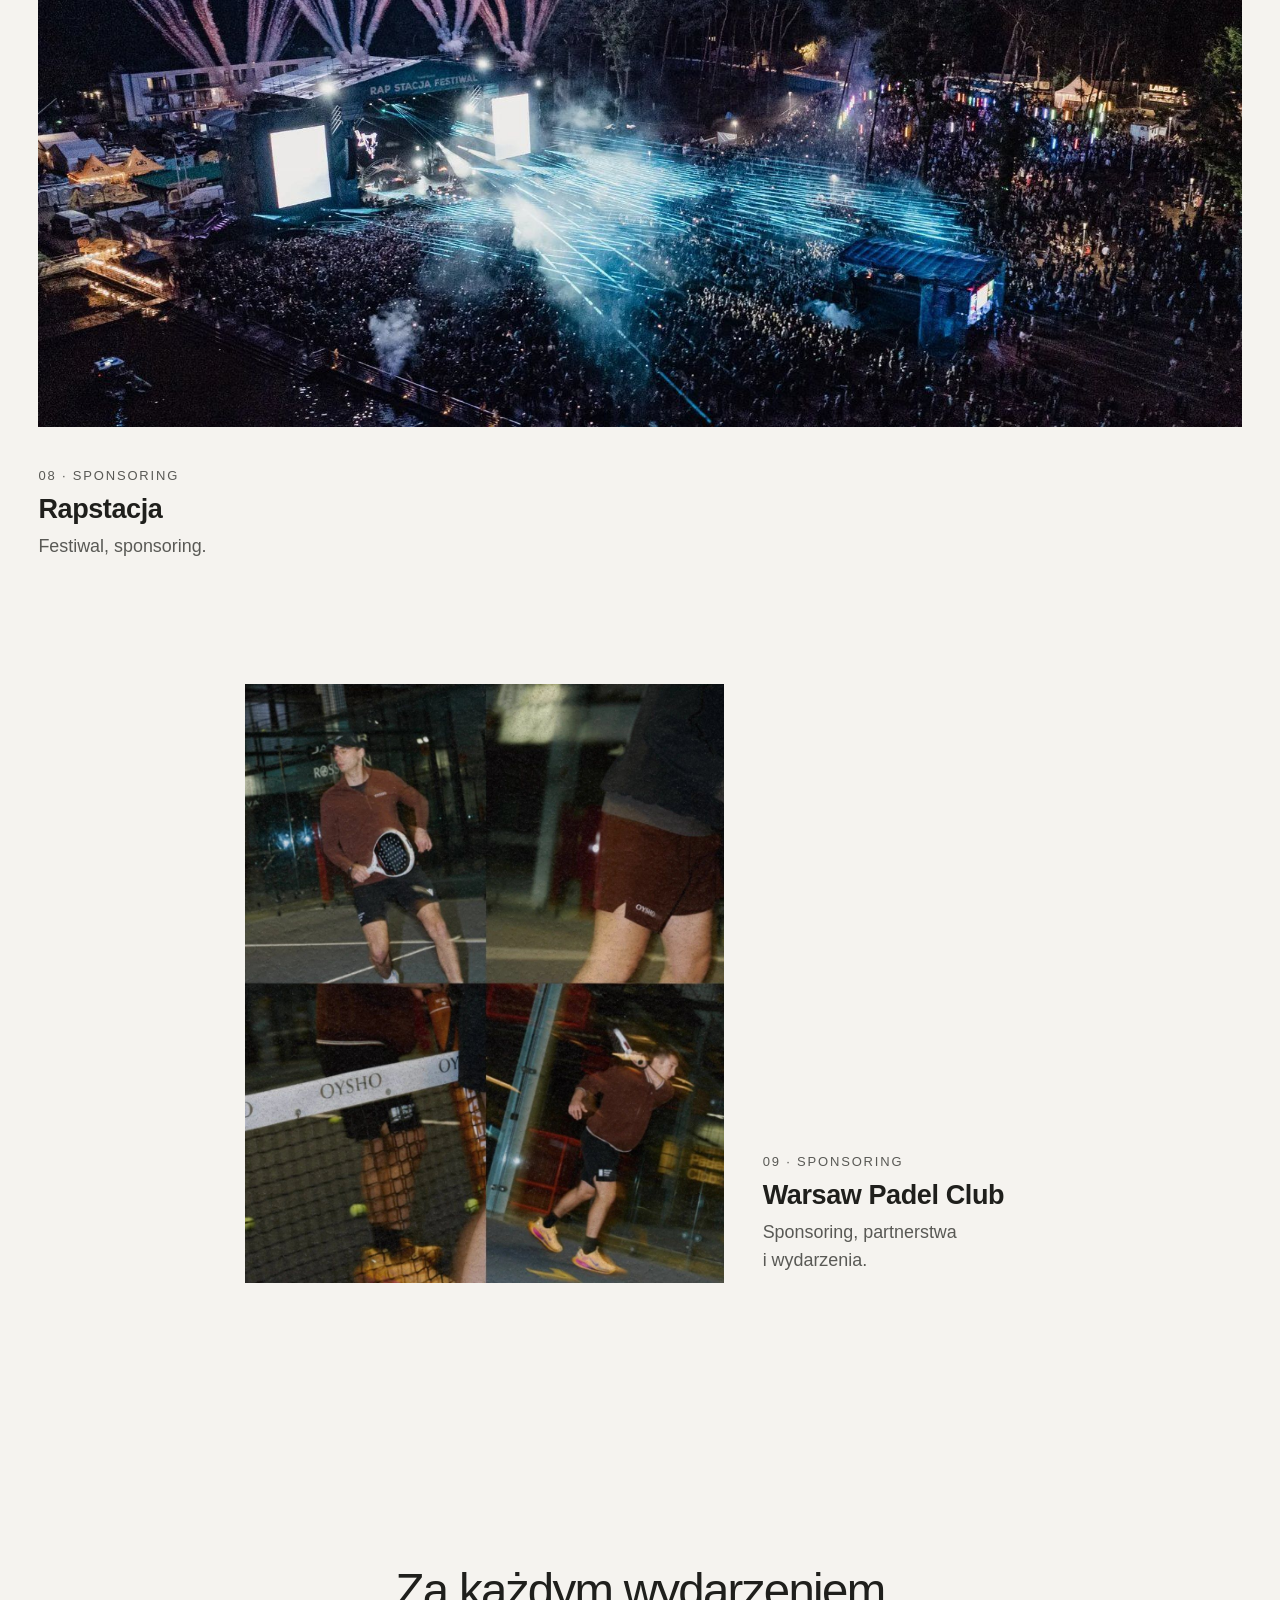
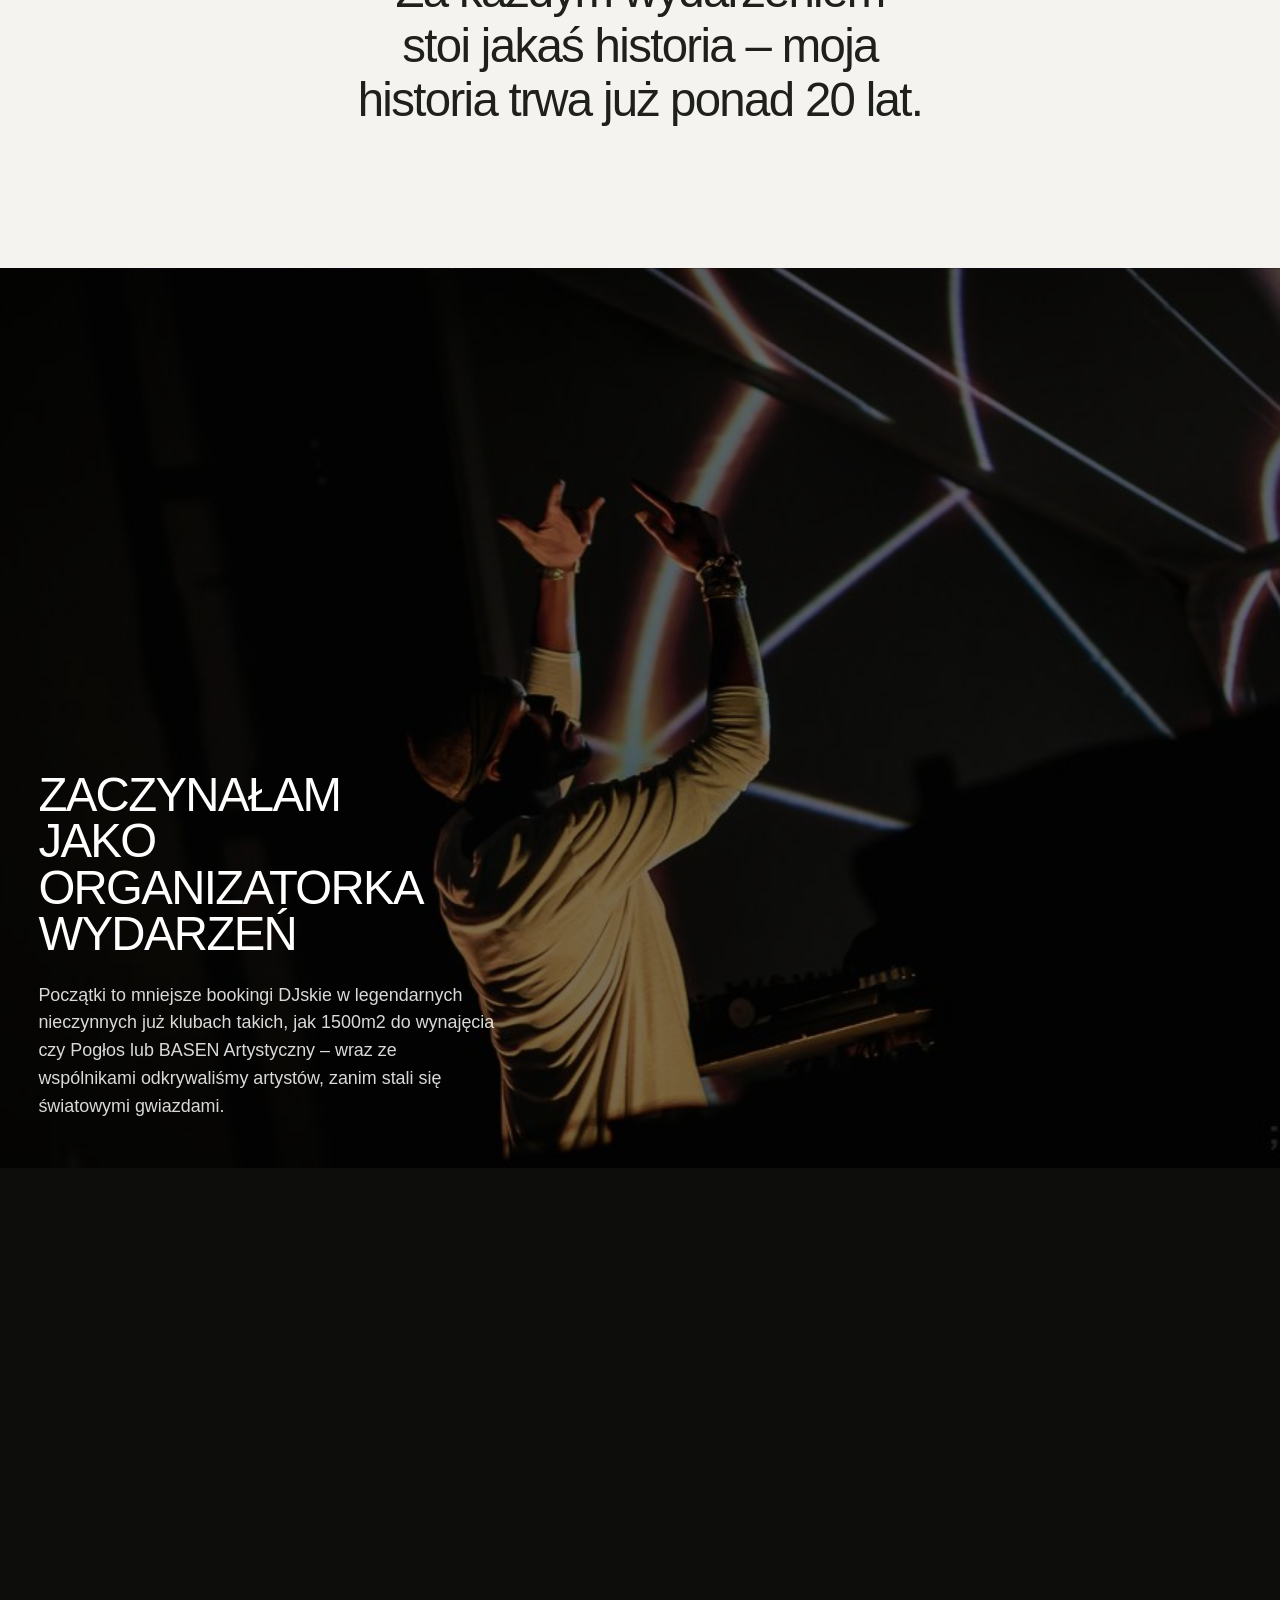
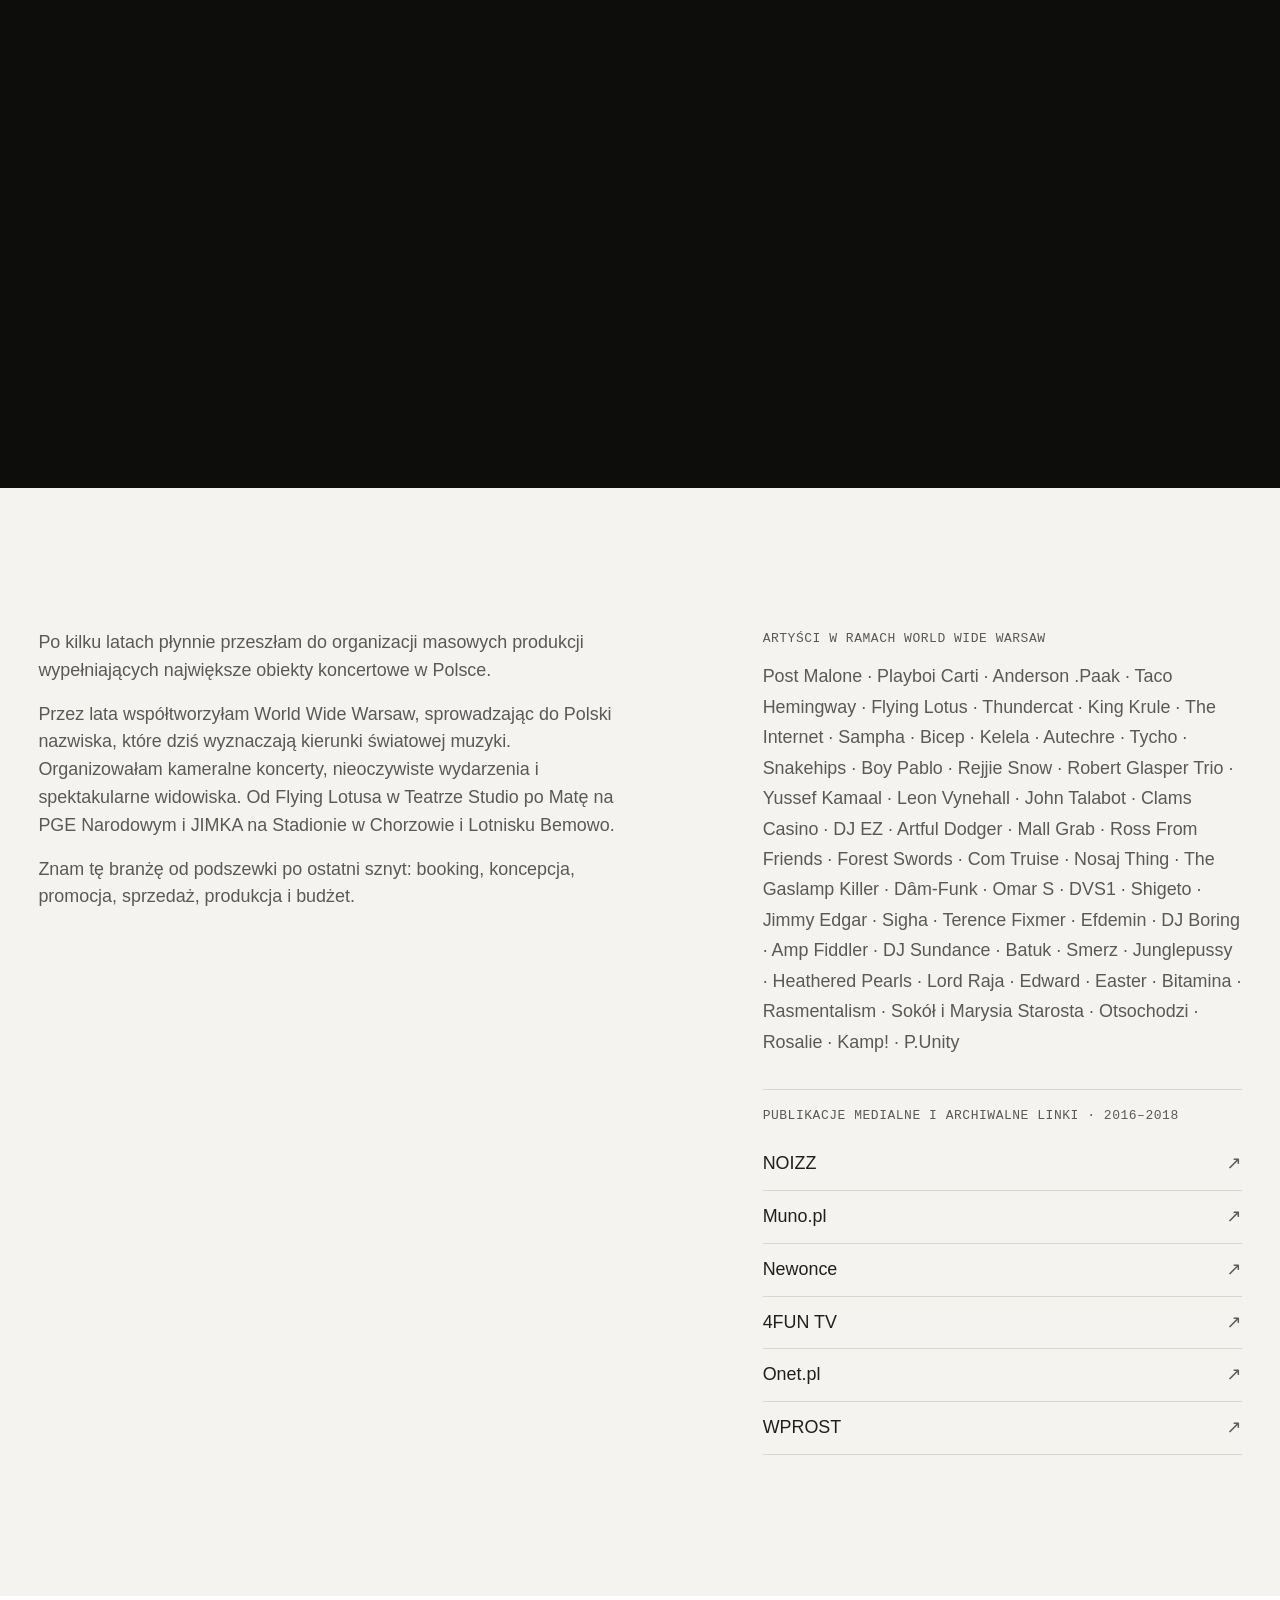
==== commit 594393fa: "v2: oil-slick animated glow behind hero grid Co-Authored-By: Claude Sonnet 5.5 <noreply@anthropic.co" ====
--- a/site/index.html
+++ b/site/index.html
@@ -36,6 +36,7 @@
     <!-- 1. HERO: przypięty ekran, zdjęcie wyostrza się przy przewijaniu -->
     <section class="pin hero" id="top" aria-label="Wprowadzenie">
       <div class="pin__stage">
+        <div class="hero__glow" aria-hidden="true"></div>
         <div class="hero__world" aria-hidden="false"><div class="hero__tile">
         <img class="hero__img" src="assets/img/hero.jpg" alt="Anna Maria Żurek przed czerwoną kurtyną" fetchpriority="high">
         <div class="hero__shade"></div>
--- a/site/css/sections.css
+++ b/site/css/sections.css
@@ -30,8 +30,17 @@
 .pin__stage { position: sticky; top: 0; height: 100vh; height: 100svh; overflow: hidden; }
 
 /* ---------- 1. Hero ---------- */
-.hero { --pin-vh: 360; background: #f5f3ef; color: #fff; }
-.hero__world { --g: 3vmin; position: absolute; left: 50%; top: 50%; width: 0; height: 0; transform: scale(calc(1 - min(1, var(--p) * 2.4) * 0.15)); transform-origin: 0 0; will-change: transform; }
+.hero { --pin-vh: 360; background: var(--bg); color: #fff; }
+.hero__world { --g: 4vmin; position: absolute; left: 50%; top: 50%; width: 0; height: 0; transform: scale(calc(1 - min(1, var(--p) * 2.4) * 0.15)); transform-origin: 0 0; will-change: transform; }
+.hero__glow { position: absolute; inset: -25%; opacity: clamp(0, calc((var(--p) - 0.02) * 5), 1); filter: blur(28px) saturate(1.5); animation: oil 14s ease-in-out infinite alternate, oilhue 22s linear infinite;
+  background:
+    radial-gradient(38% 42% at 22% 28%, #ff2fa0 0, transparent 70%),
+    radial-gradient(36% 40% at 78% 24%, #00d5ff 0, transparent 70%),
+    radial-gradient(40% 38% at 70% 78%, #ffd400 0, transparent 70%),
+    radial-gradient(38% 40% at 26% 74%, #7a3cff 0, transparent 70%),
+    radial-gradient(30% 30% at 50% 50%, #19e6a0 0, transparent 70%); }
+@keyframes oil { 0% { transform: rotate(0) scale(1); } 50% { transform: rotate(14deg) scale(1.12) translate(3%, -2%); } 100% { transform: rotate(-10deg) scale(1.04) translate(-3%, 3%); } }
+@keyframes oilhue { to { filter: blur(28px) saturate(1.5) hue-rotate(360deg); } }
 .hero__tile, .hero__nb { position: absolute; width: 100vw; height: 100vh; left: calc(-50vw + var(--i, 0) * (100vw + var(--g))); top: calc(-50vh + var(--j, 0) * (100vh + var(--g))); overflow: hidden; background: #000; }
 .hero__nb { background: #fff; color: #1f1f1c; }
 .hero__nb--accent { background: #e4dccb; }
@@ -219,6 +228,7 @@
 
 /* ---------- Mniej ruchu: bez przypinania, końcowy stan od razu ---------- */
 @media (prefers-reduced-motion: reduce) {
+  .hero__glow { animation: none; }
   .pin { height: auto; --p: 1 !important; }
   .pin__stage { position: relative; height: auto; min-height: 100svh; }
   .hero__img { filter: none; transform: none; }
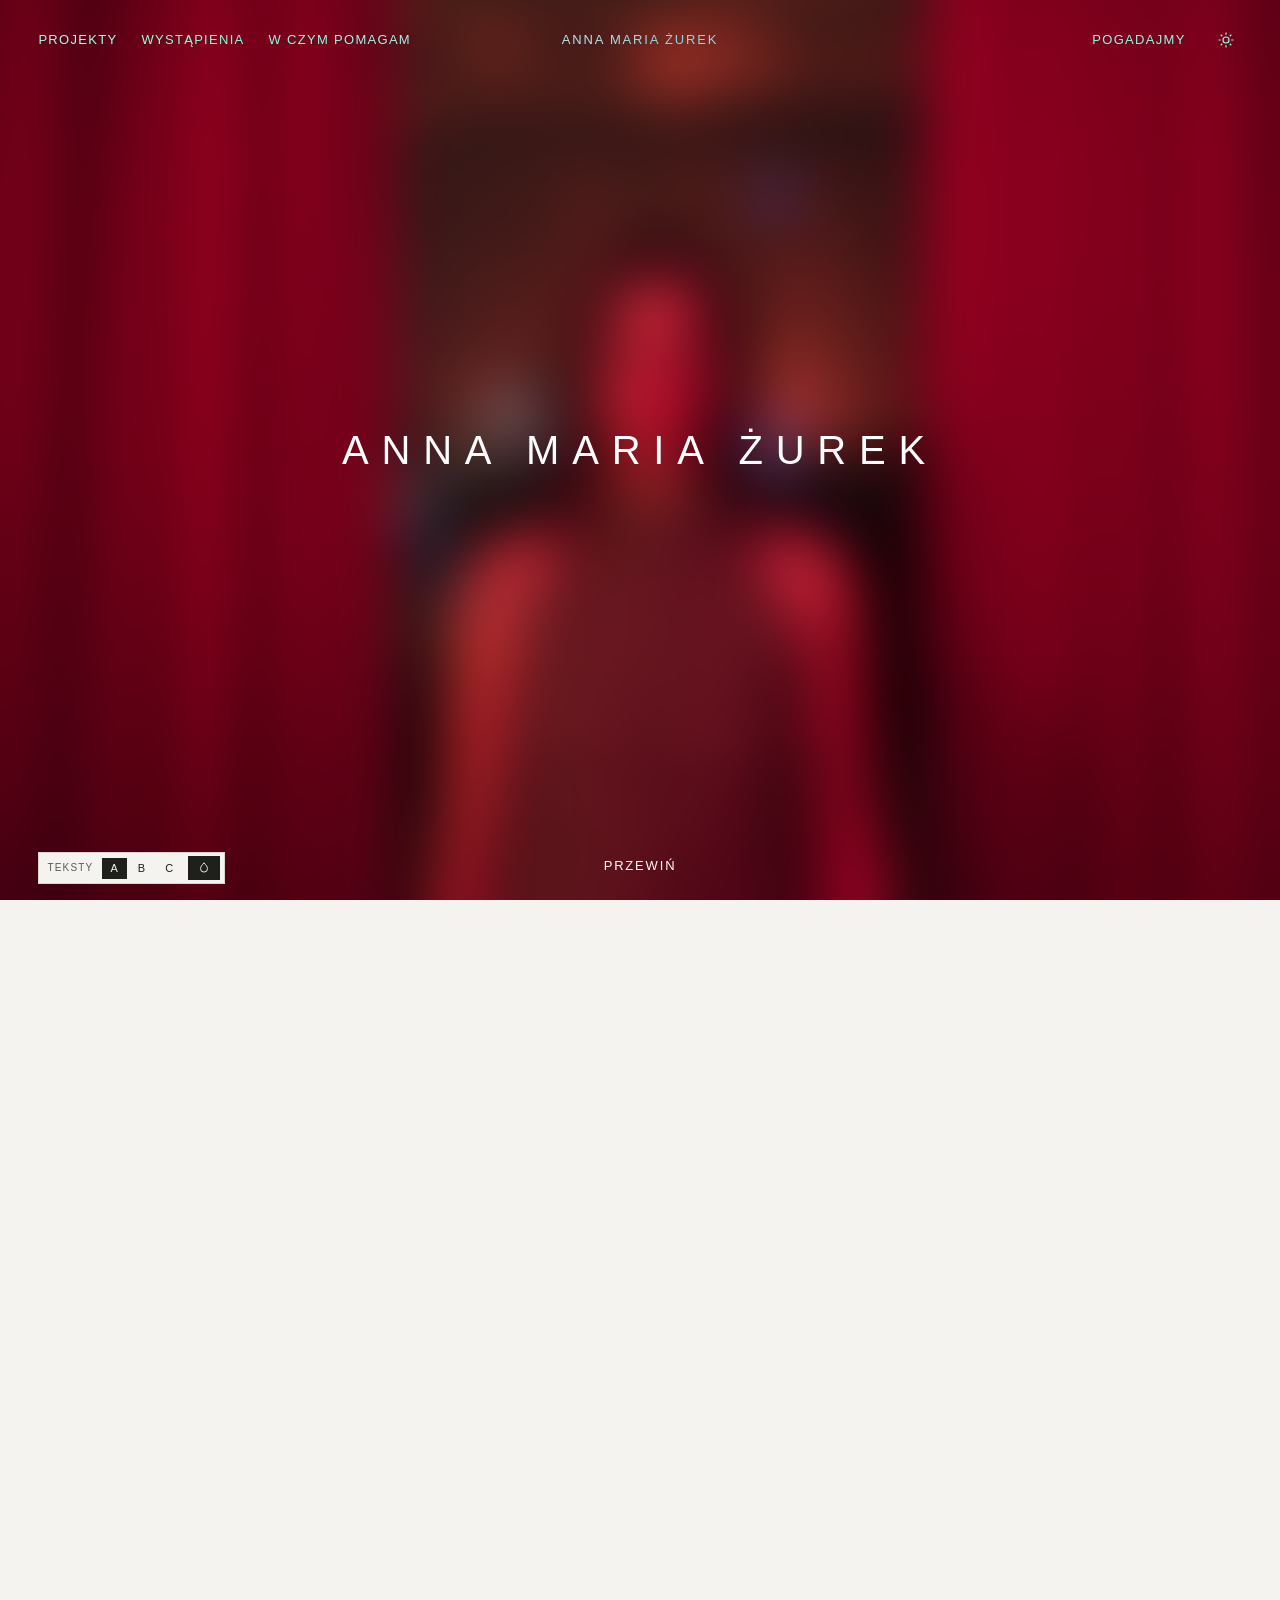
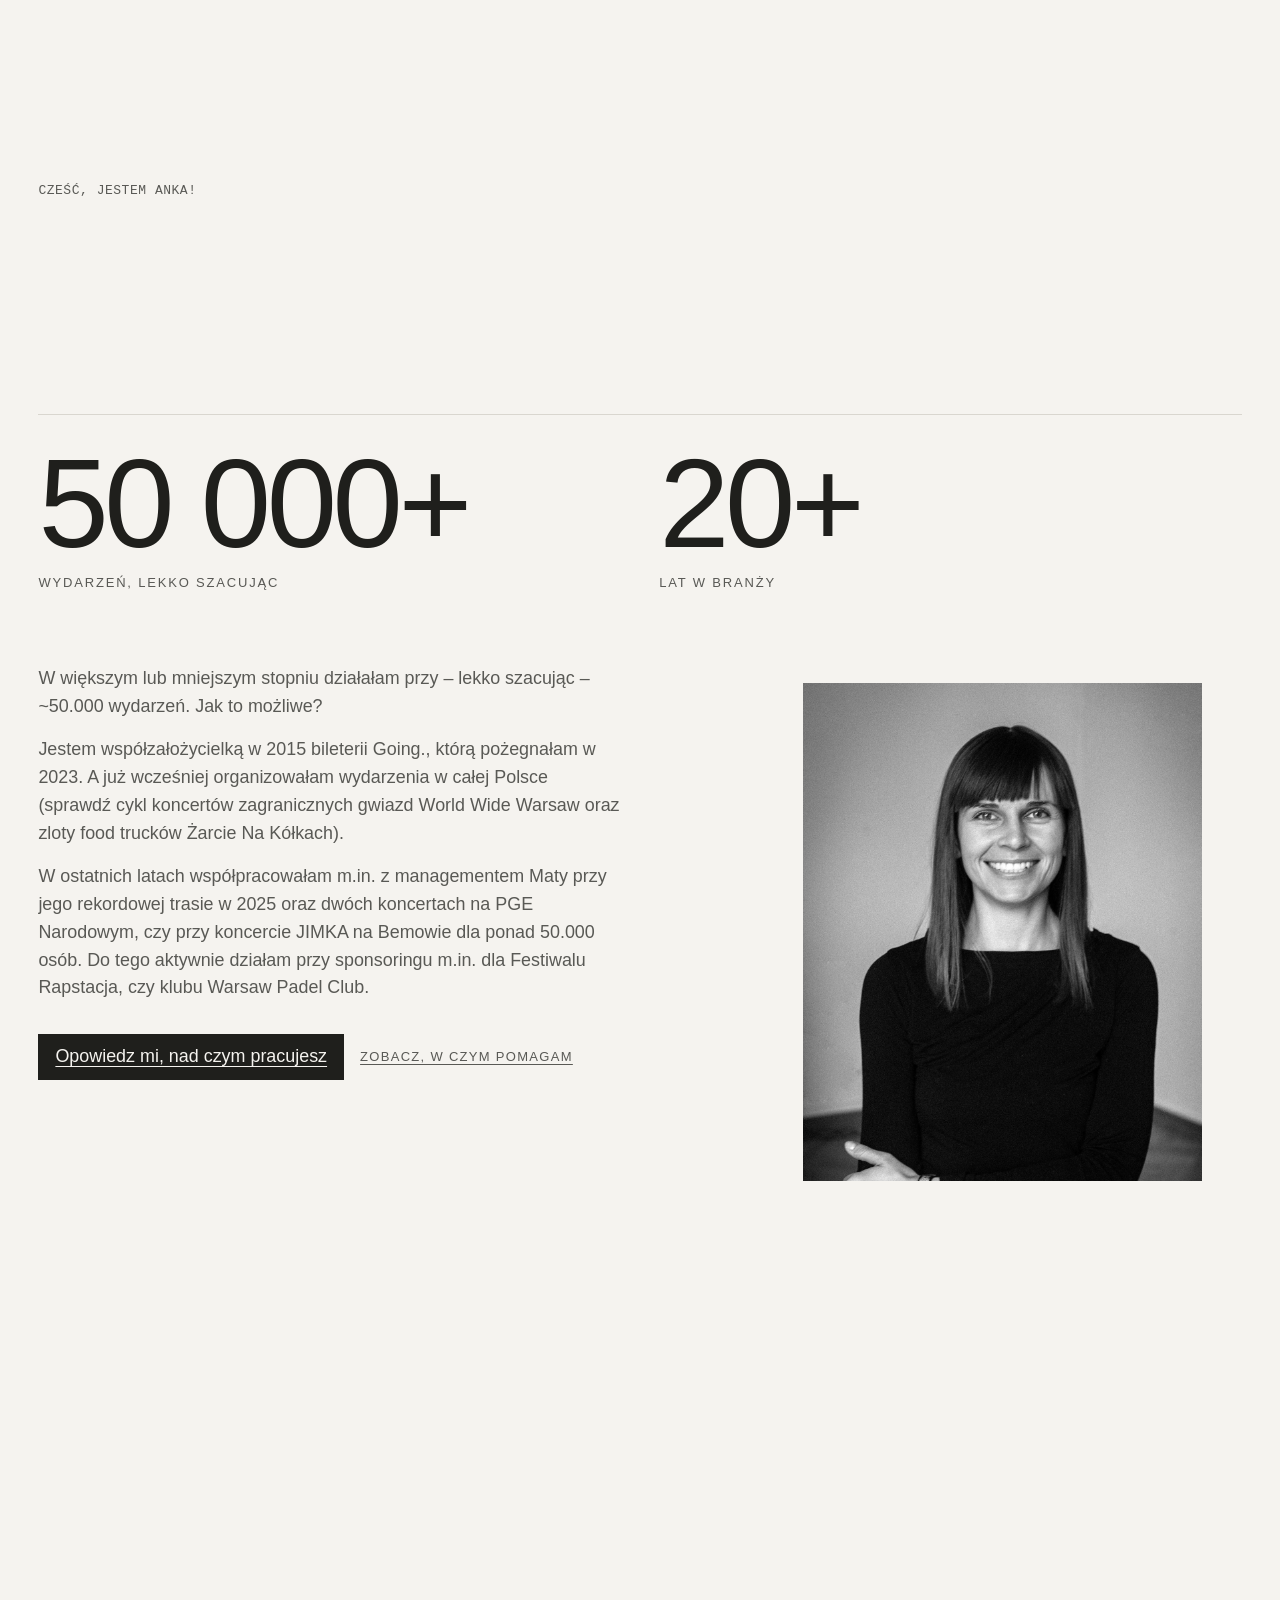
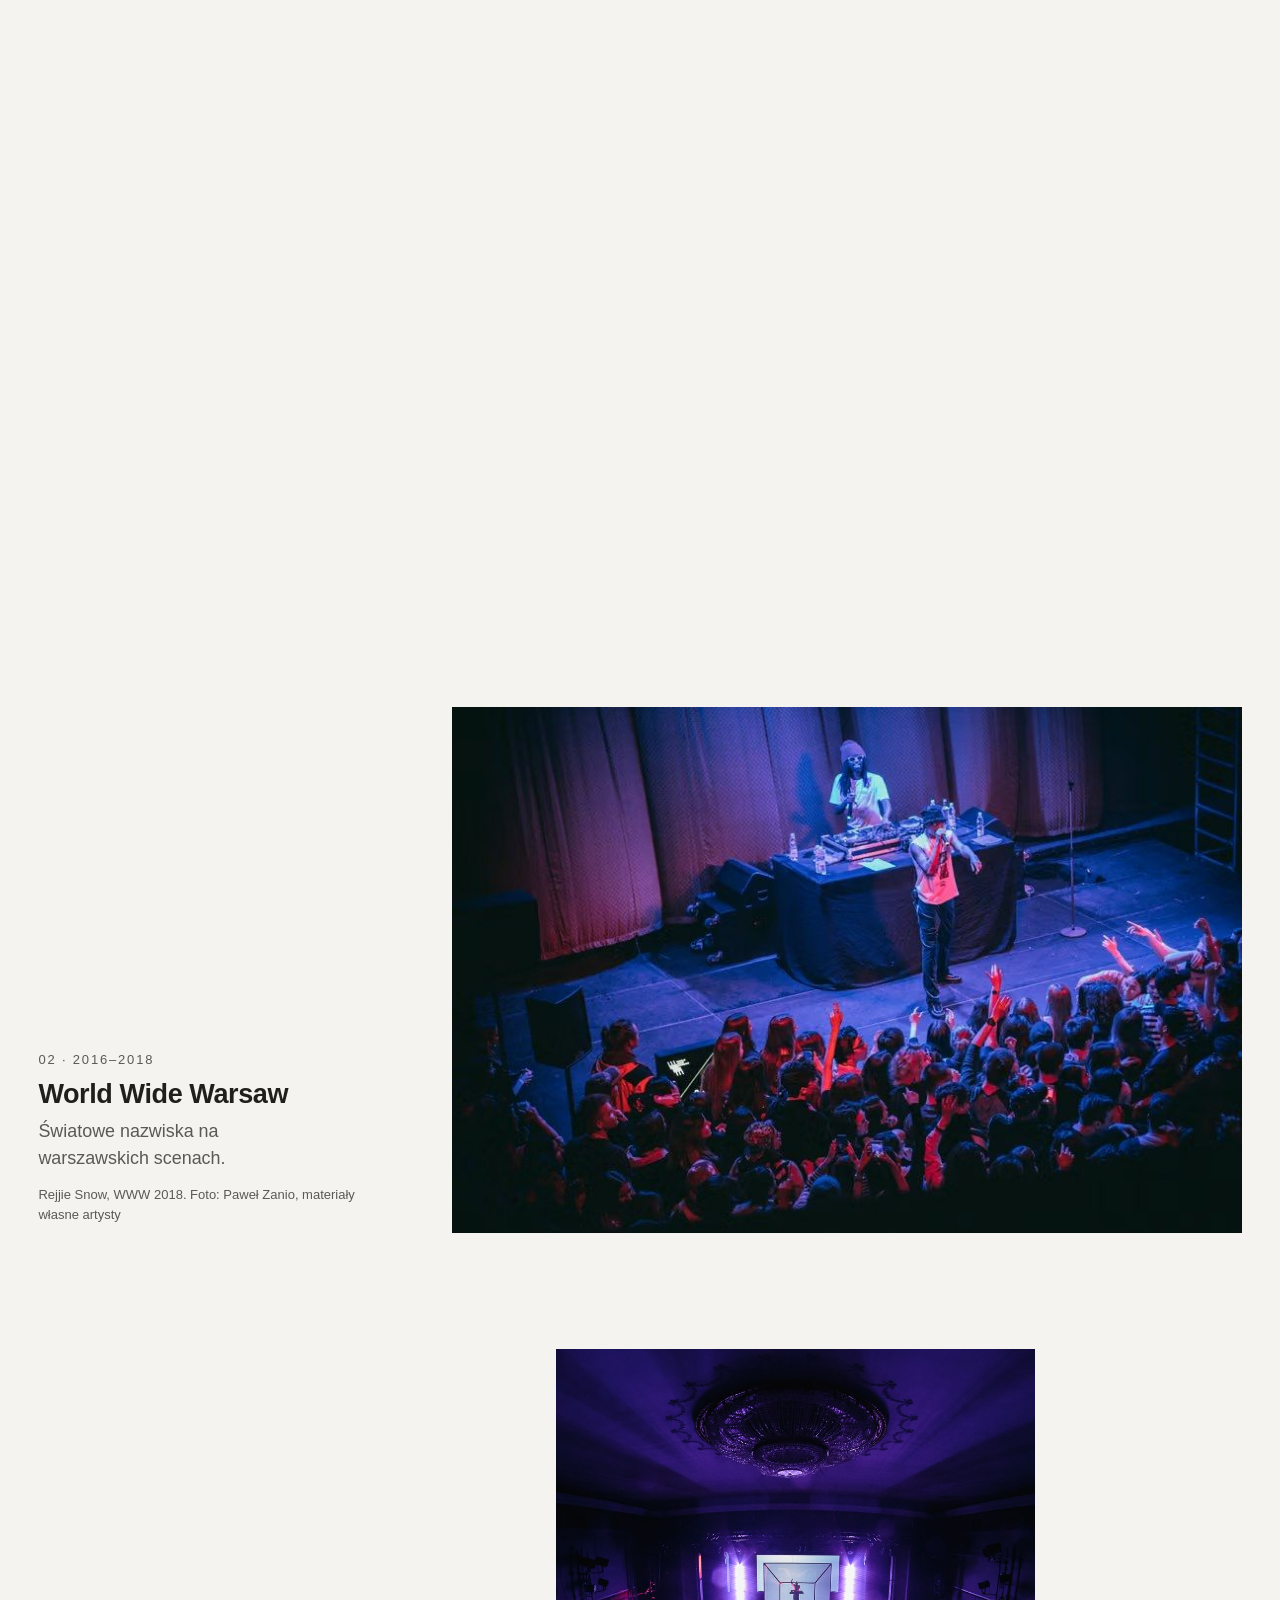
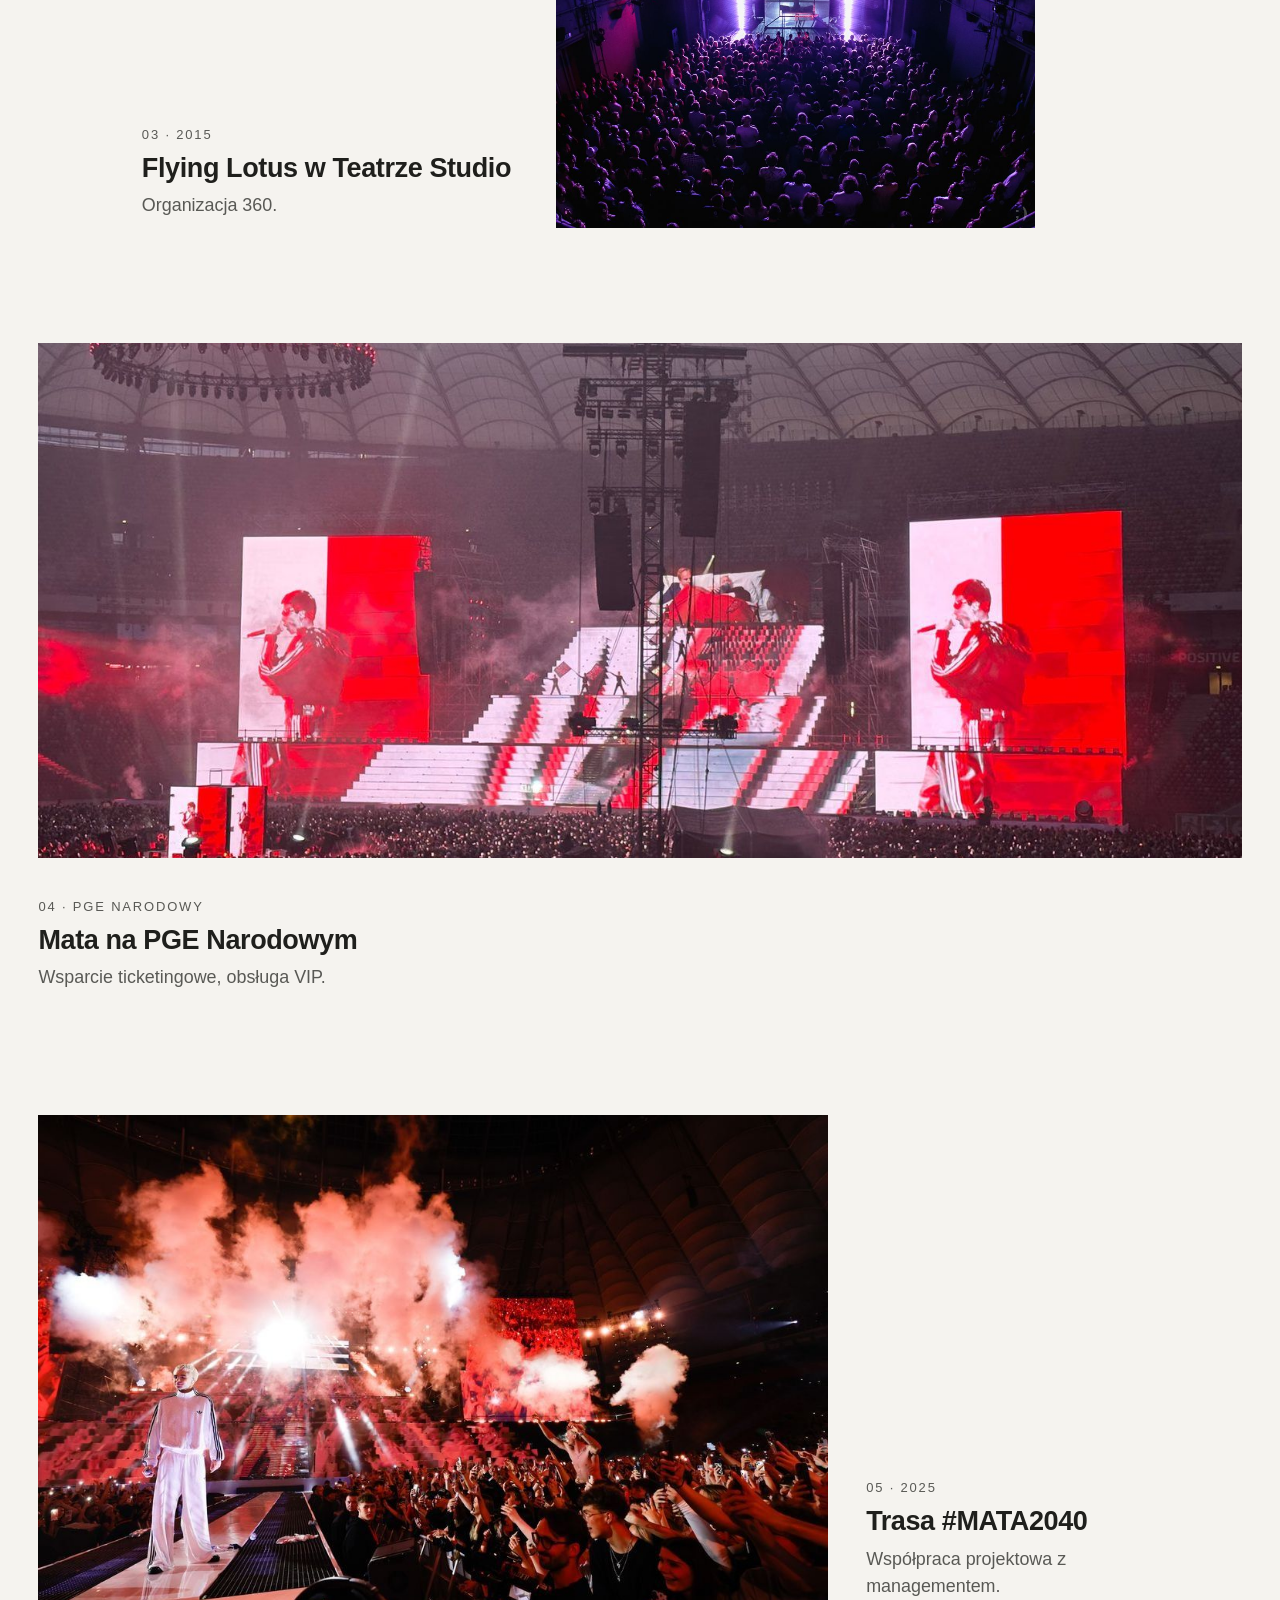
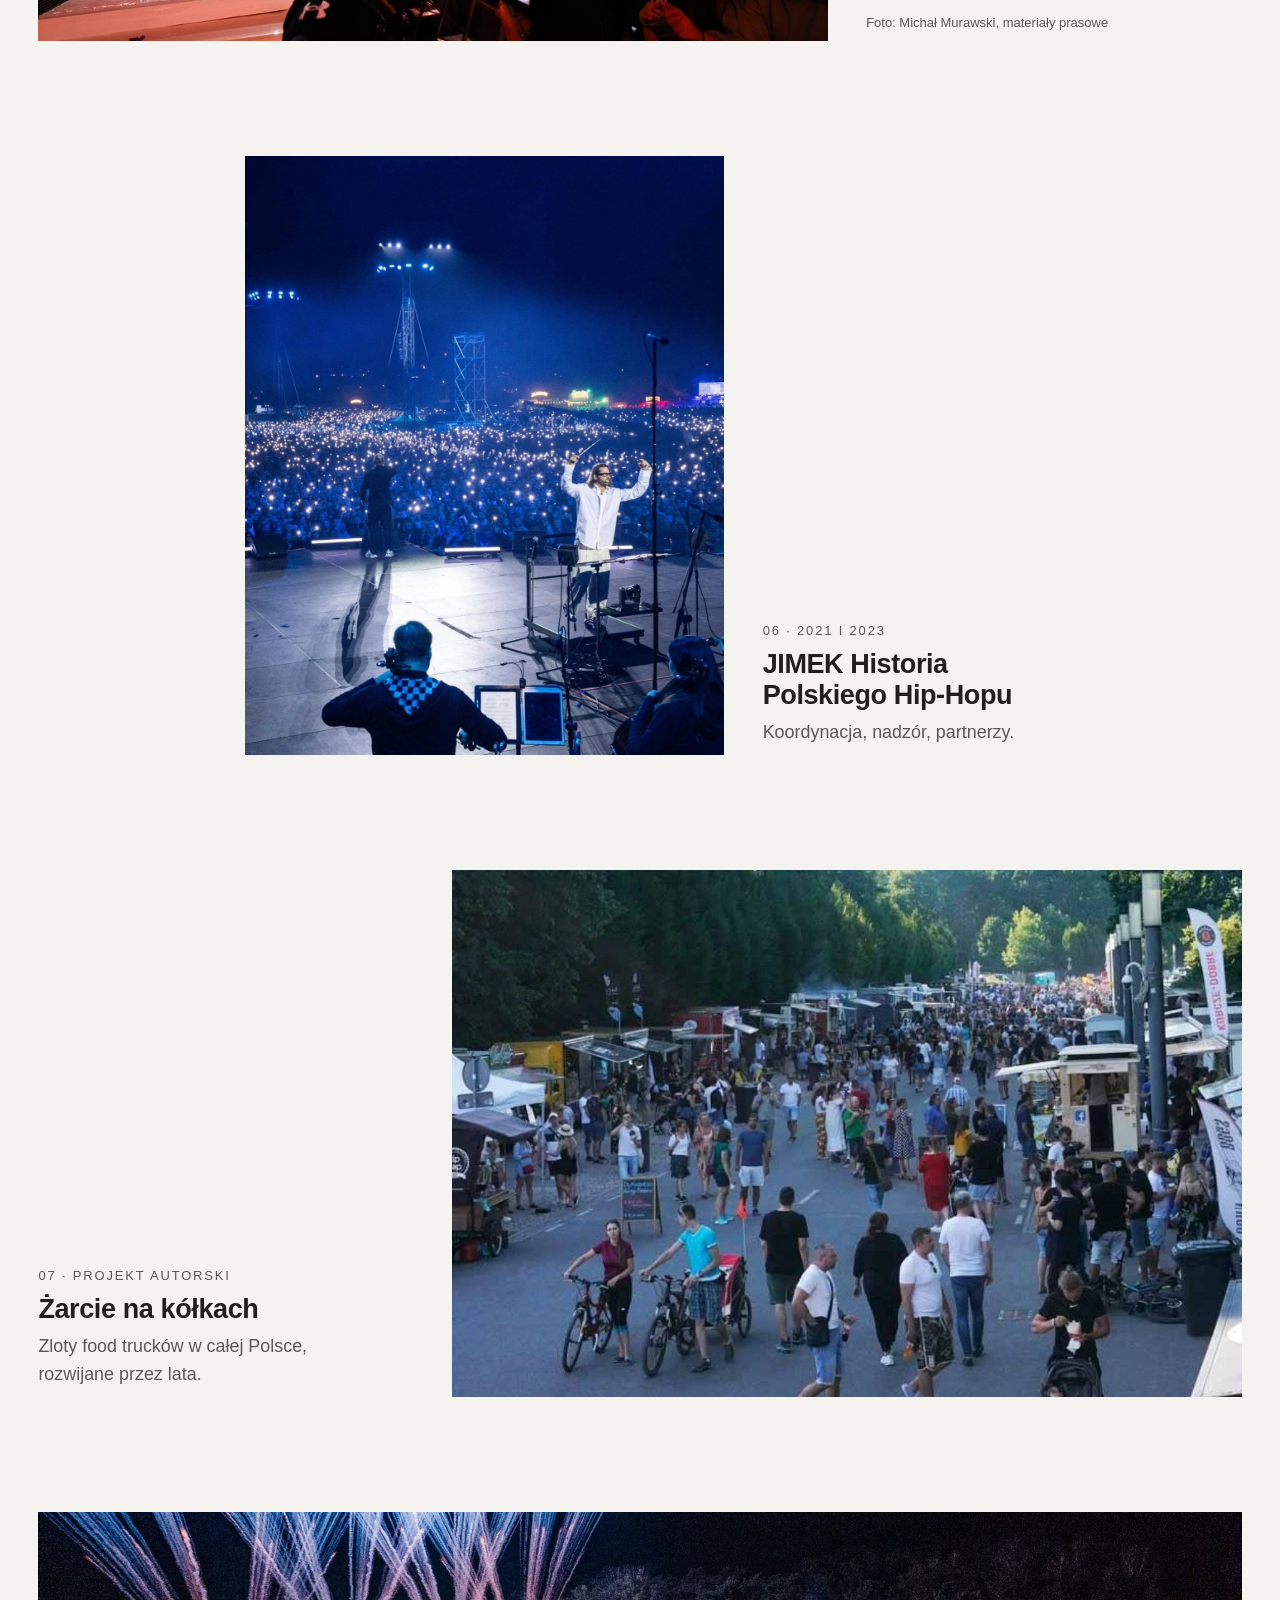
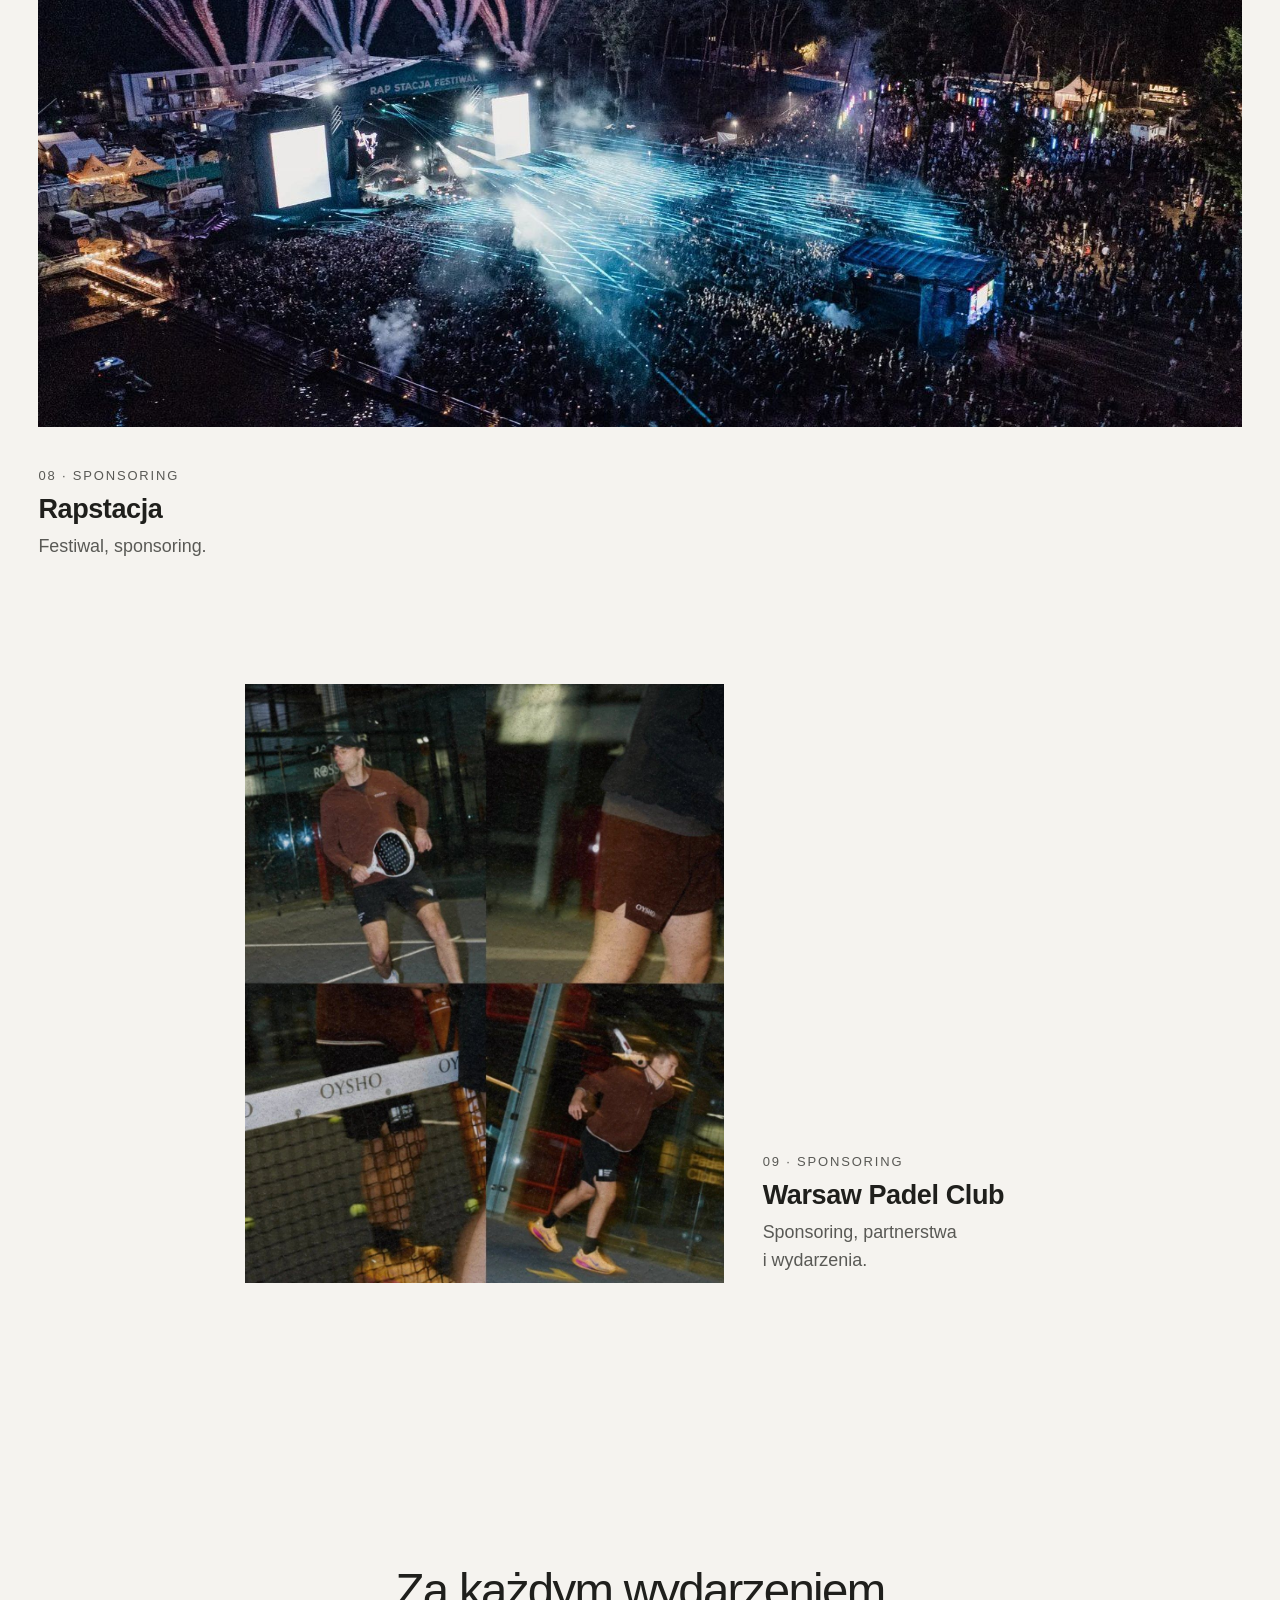
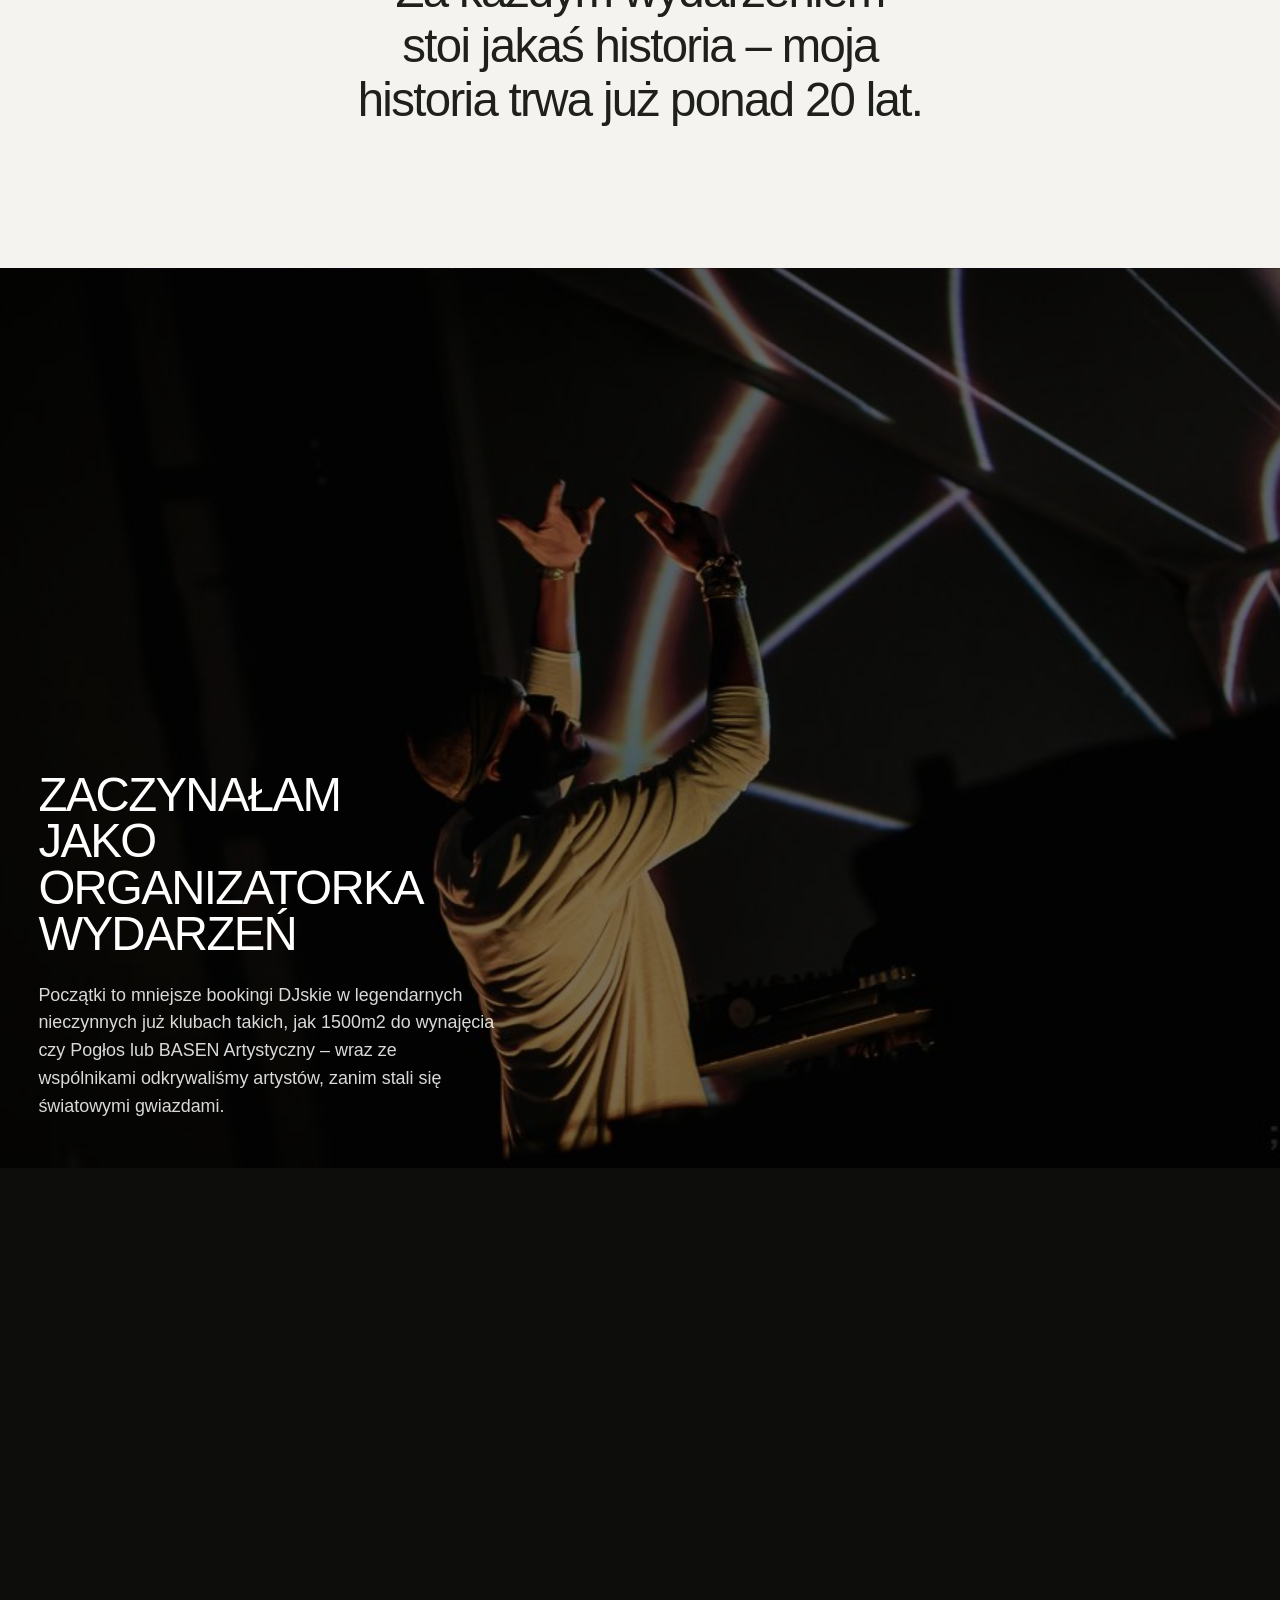
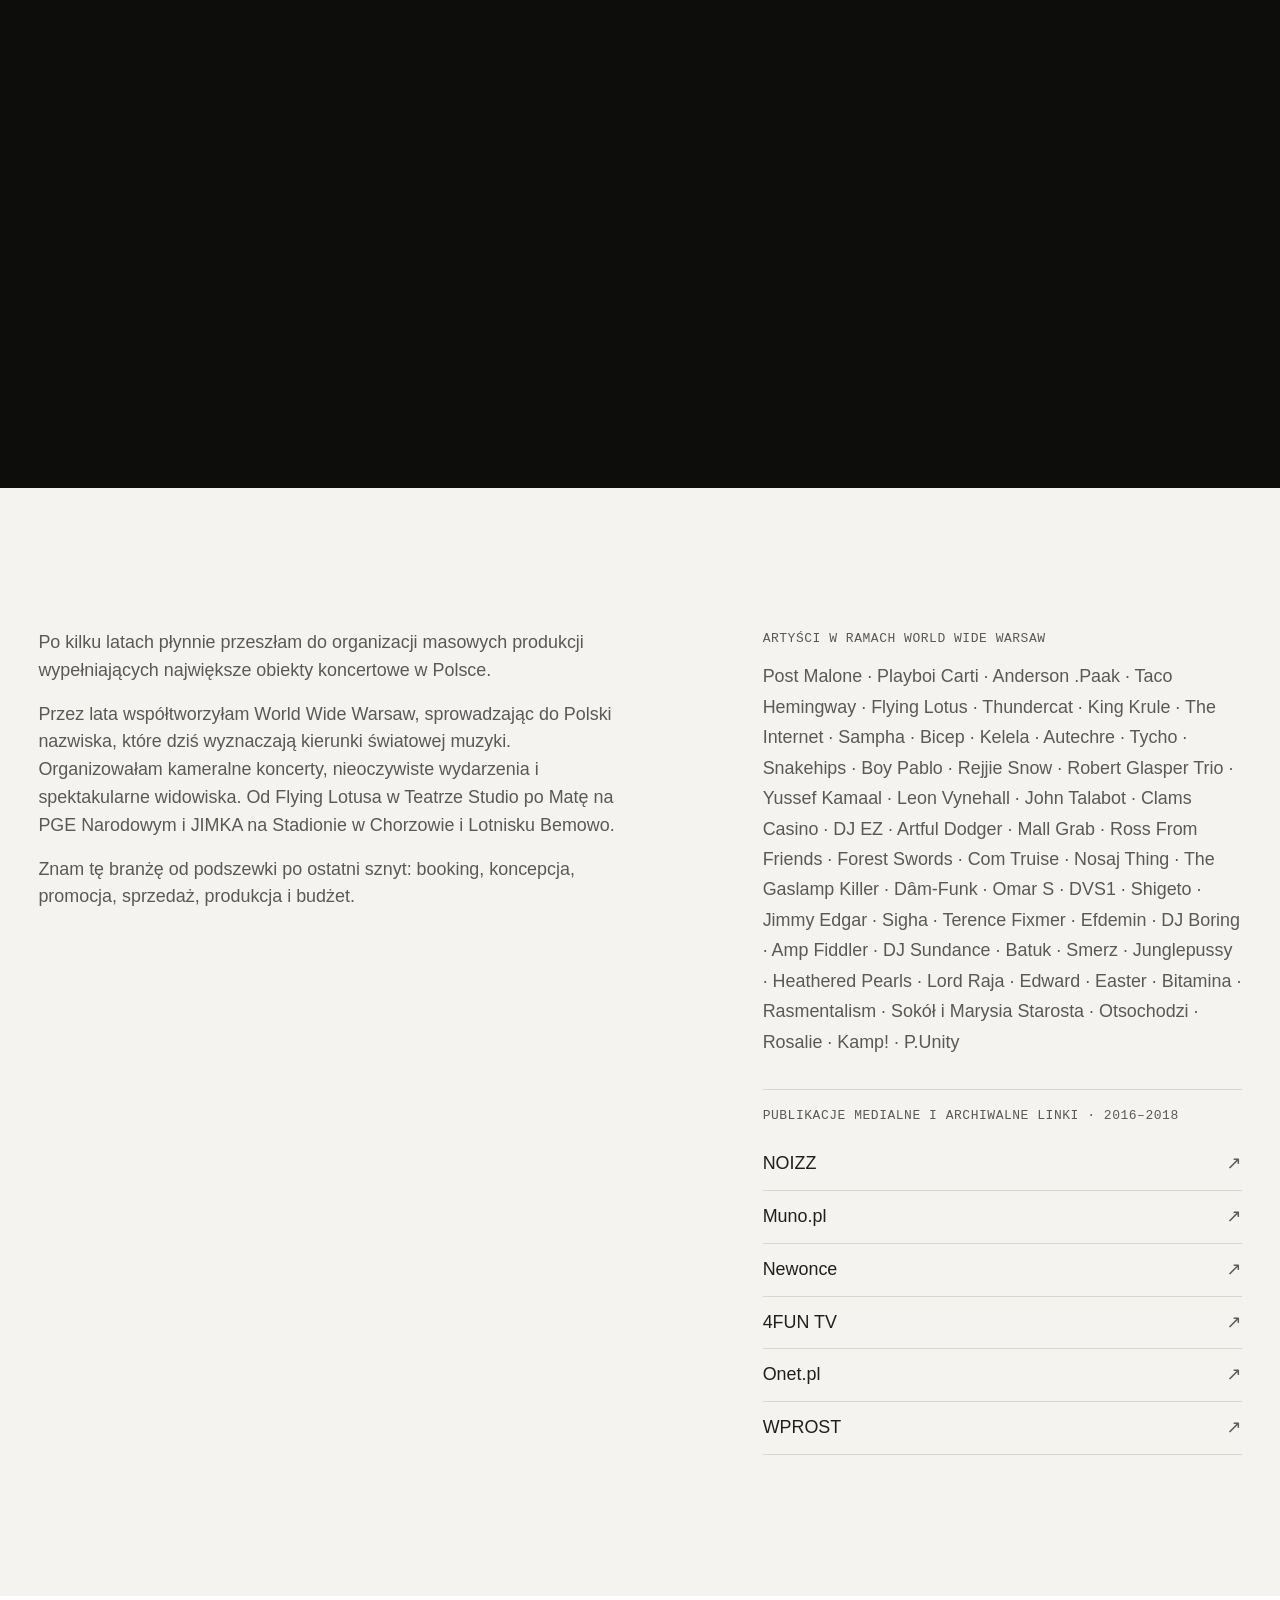
==== commit 398d43a6: "v2: working toggle for hero glow next to text switch Co-Authored-By: Claude Sonnet 5.5 <noreply@anth" ====
--- a/site/index.html
+++ b/site/index.html
@@ -405,6 +405,9 @@
     <button type="button" data-copy-mode="a" aria-pressed="true" aria-label="Wersja tekstów A">A</button>
     <button type="button" data-copy-mode="b" aria-pressed="false" aria-label="Wersja tekstów B">B</button>
     <button type="button" data-copy-mode="c" aria-pressed="false" aria-label="Wersja tekstów C">C</button>
+    <button type="button" id="glow-toggle" class="glow-toggle" aria-pressed="true" aria-label="Gradientowe tło hero: włącz / wyłącz" title="Gradient w tle hero">
+      <svg viewBox="0 0 24 24" width="14" height="14" fill="none" stroke="currentColor" stroke-width="1.6" aria-hidden="true"><path d="M12 3c3 4 6 6.5 6 10a6 6 0 0 1-12 0c0-3.5 3-6 6-10z"/></svg>
+    </button>
   </div>
 
   <div class="preview" id="preview" aria-hidden="true"><img alt="" src=""></div>
--- a/site/css/sections.css
+++ b/site/css/sections.css
@@ -240,6 +240,8 @@
 .copy-switch { position: fixed; left: var(--gutter); bottom: var(--space-4); z-index: 60; display: flex; align-items: center; gap: 2px; padding: 3px 4px 3px 8px; background: var(--bg); color: var(--ink); border: 1px solid var(--line); font-size: 0.6875rem; line-height: 1; }
 .copy-switch span { color: var(--ink-soft); text-transform: uppercase; letter-spacing: 0.12em; margin-right: 6px; font-size: 0.625rem; }
 .copy-switch button { background: transparent; border: 1px solid transparent; padding: 4px 8px; font-size: 0.6875rem; line-height: 1; }
+.copy-switch .glow-toggle { margin-left: 4px; display: inline-grid; place-items: center; }
+body.no-glow .hero__glow { display: none; }
 .copy-switch button[aria-pressed="true"] { border-color: var(--ink); background: var(--ink); color: var(--bg); }
 body:not(.txt-b) .b-only { display: none; }
 body:not(.txt-c) .c-only { display: none; }
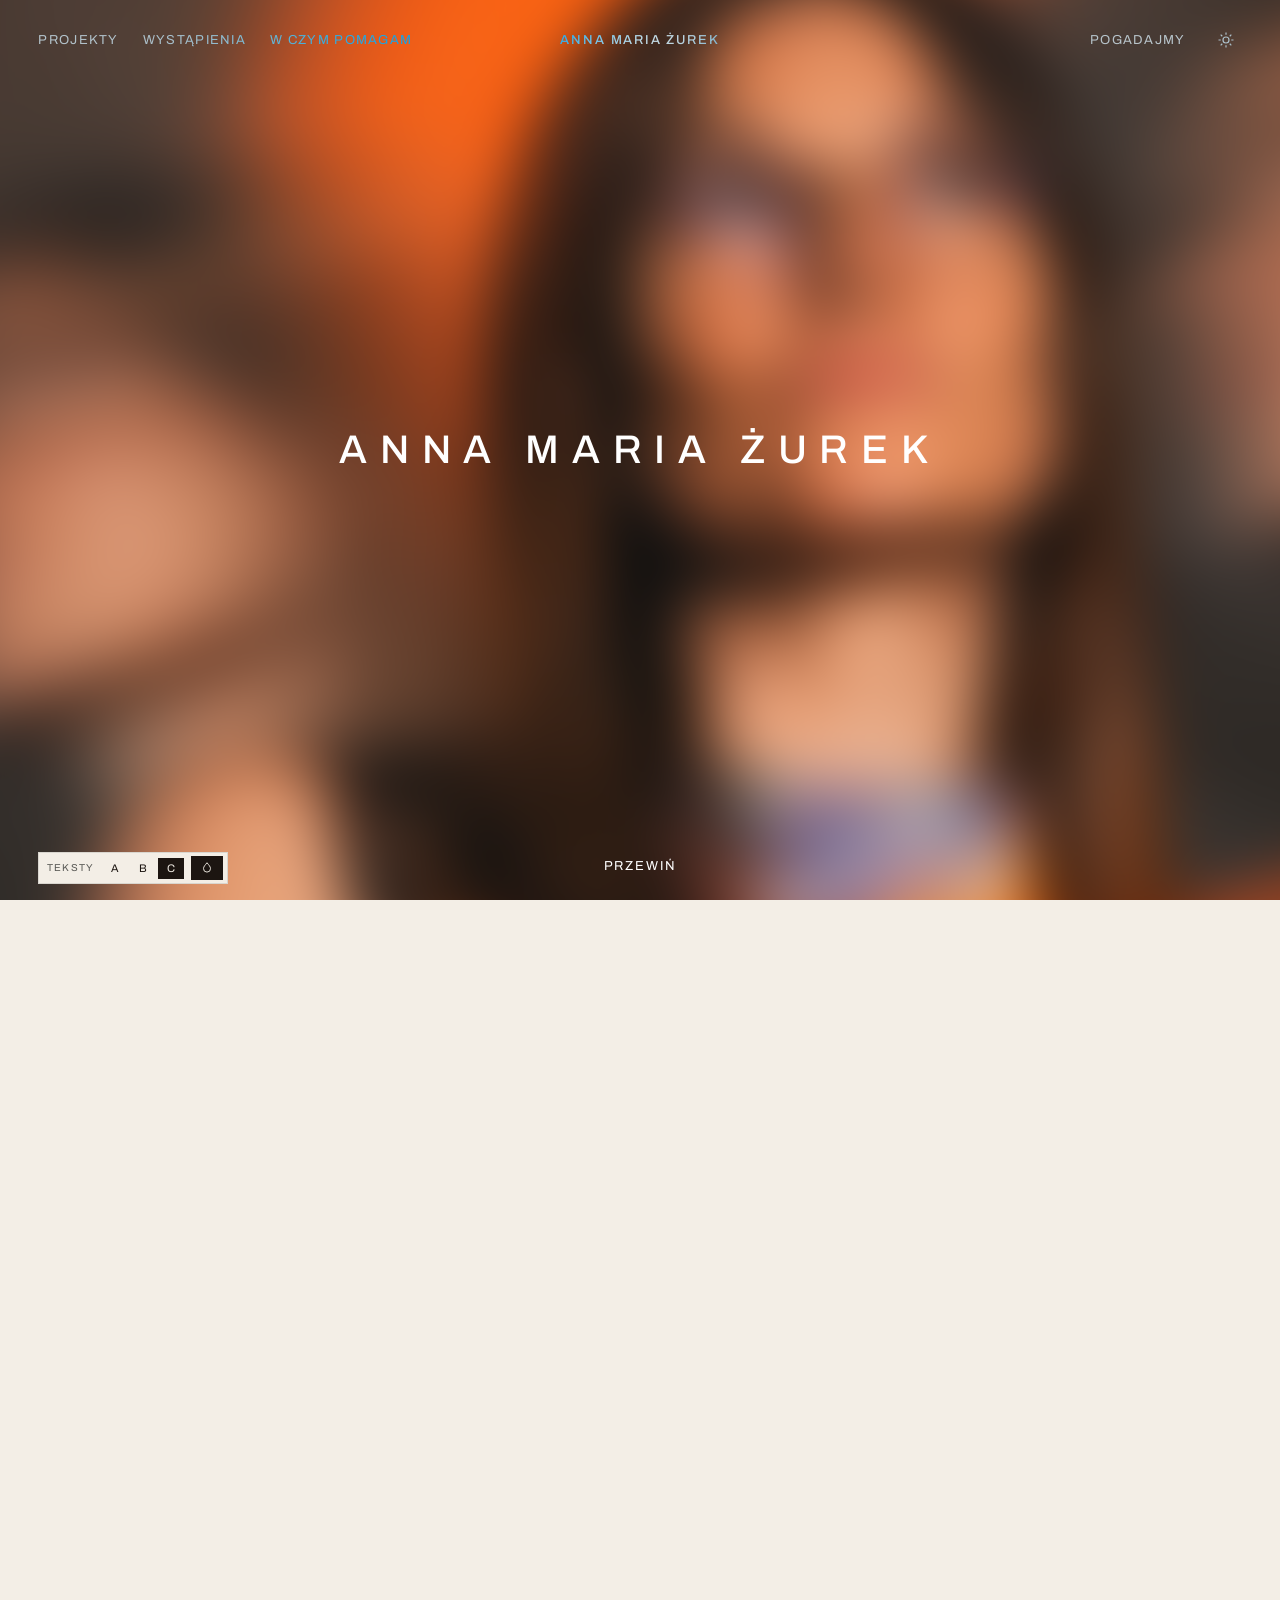
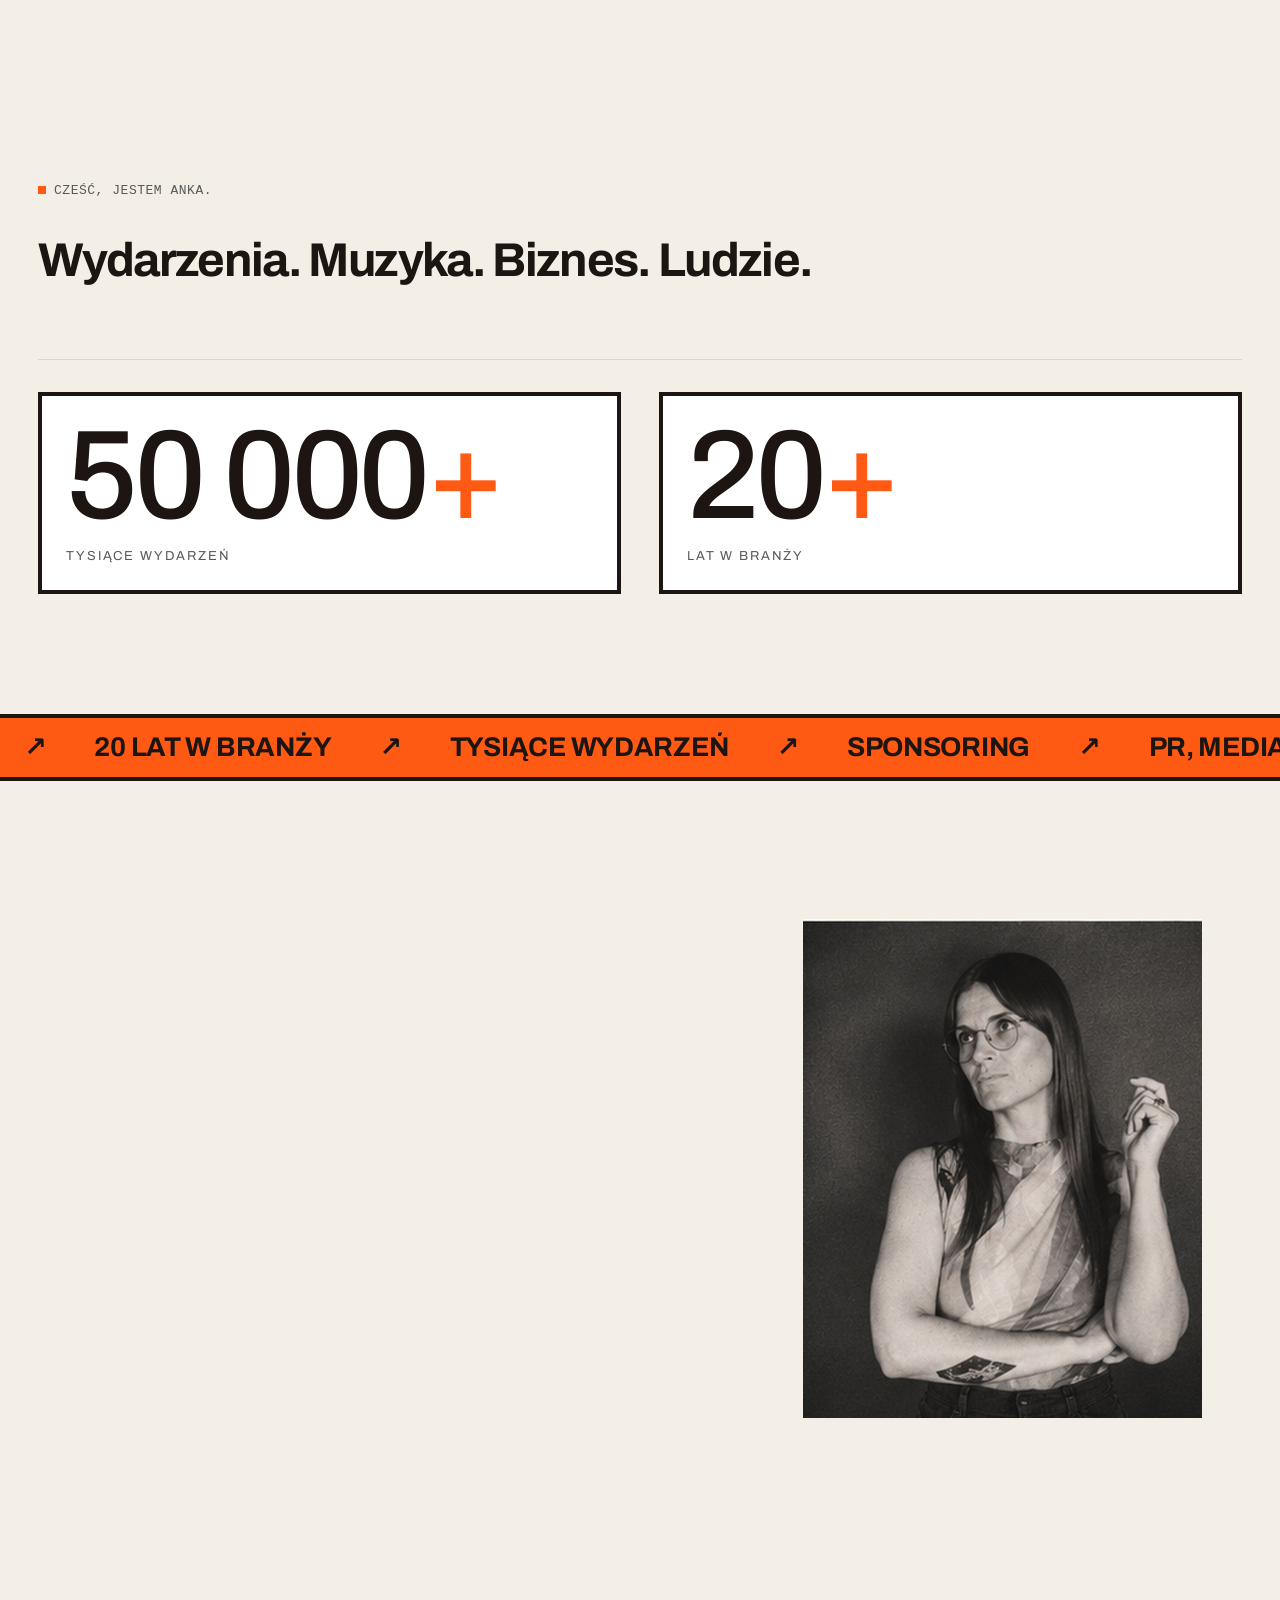
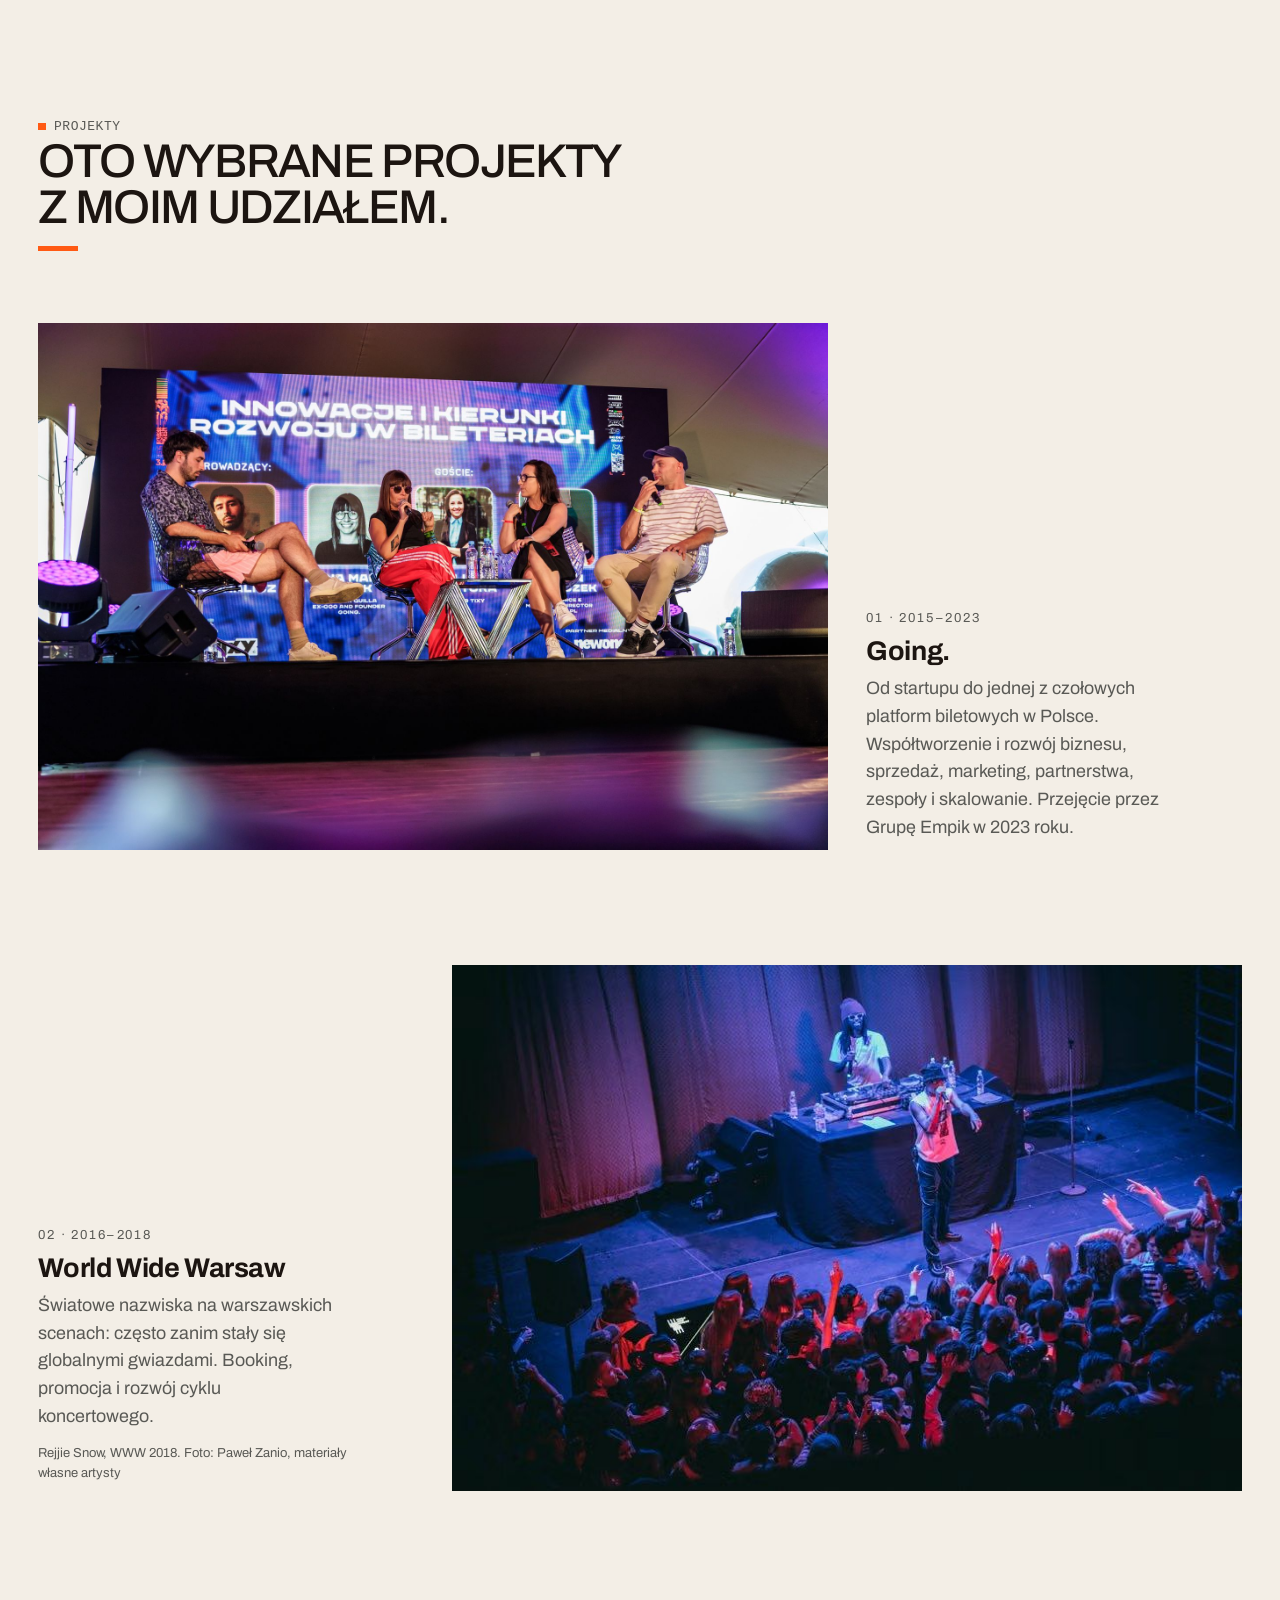
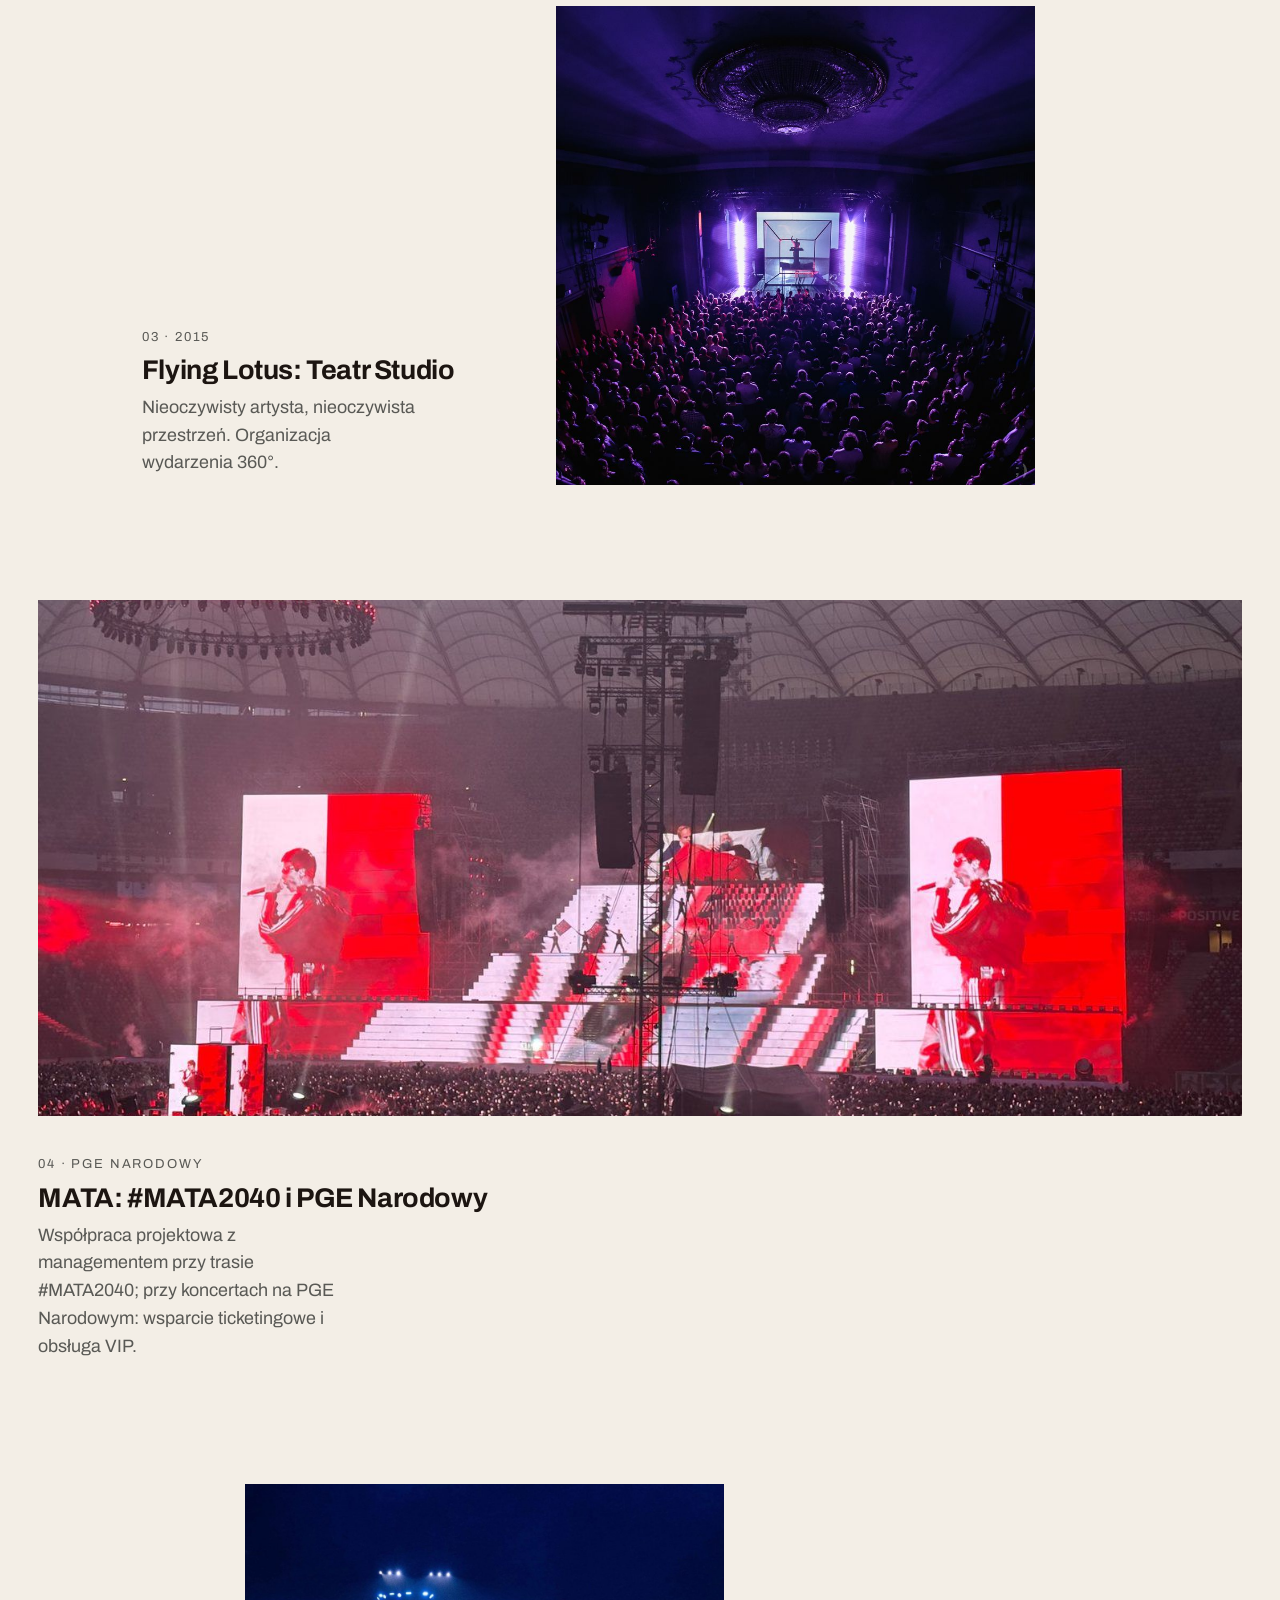
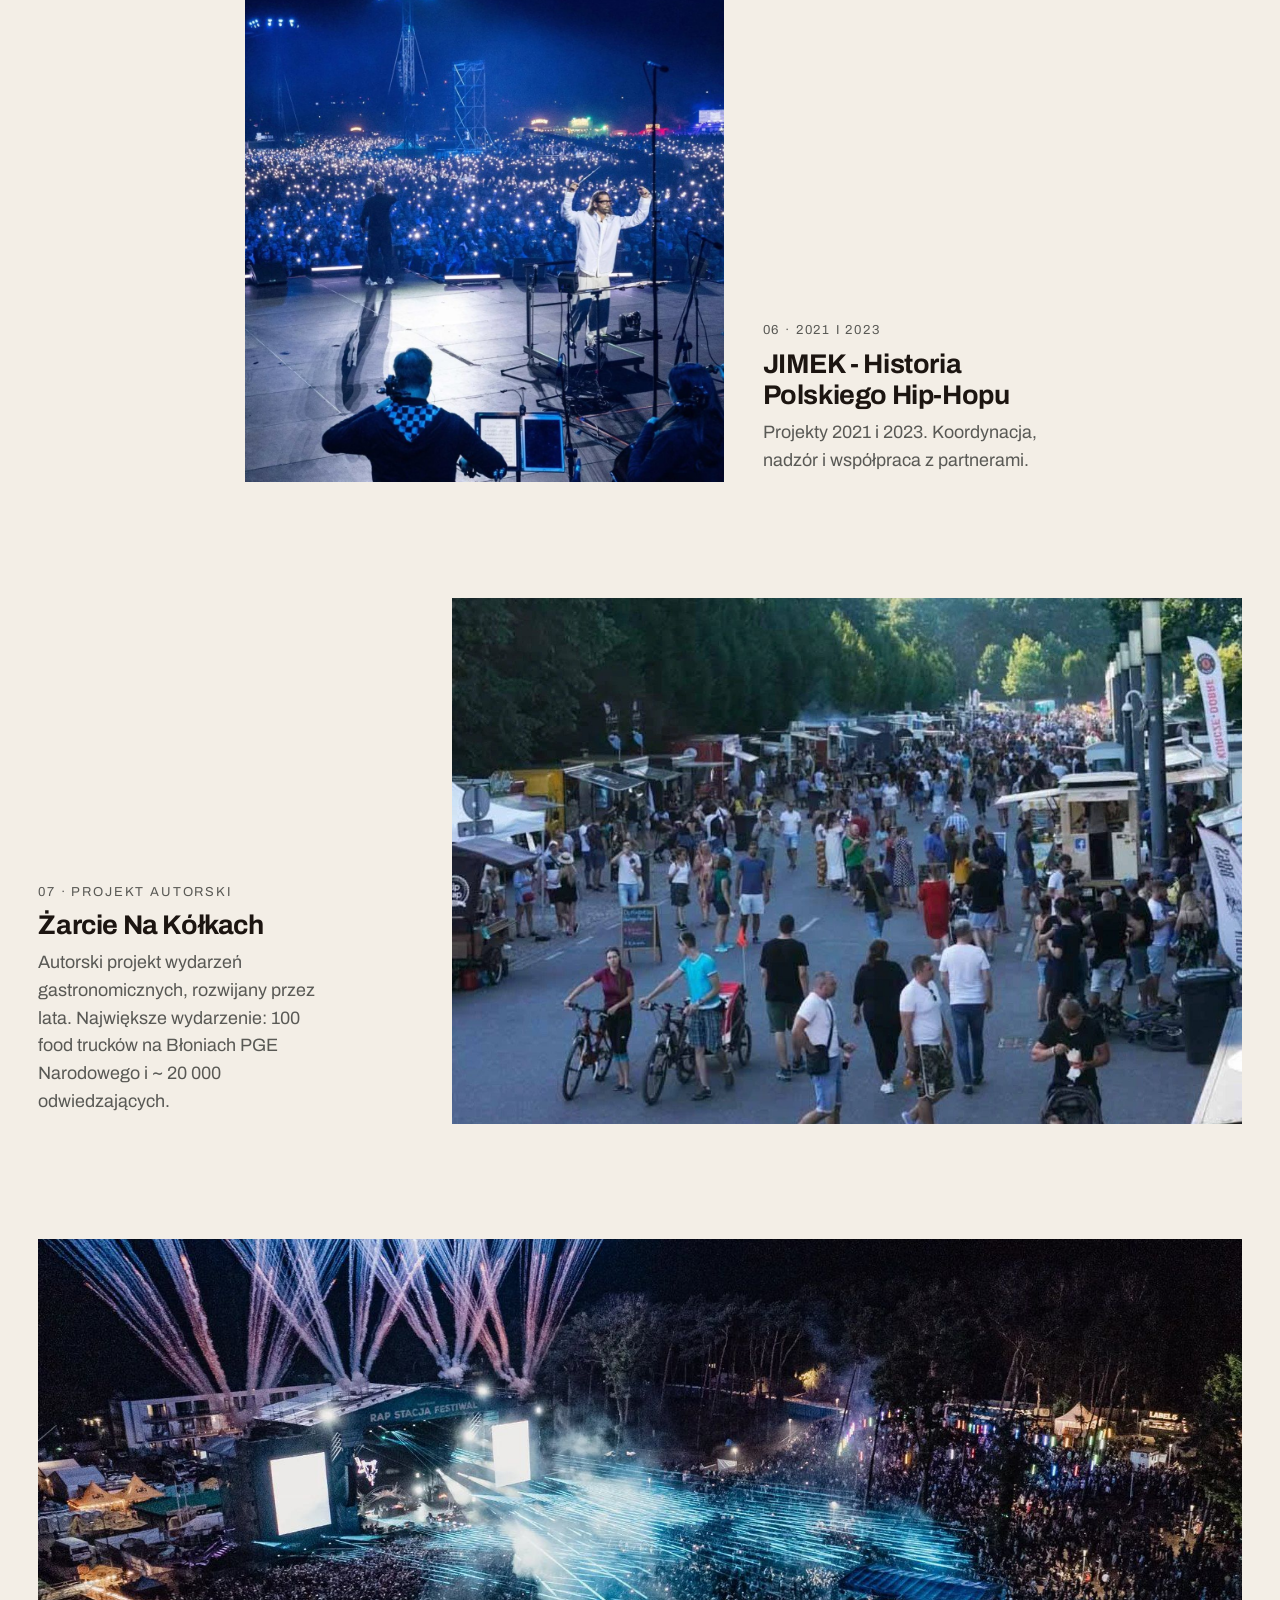
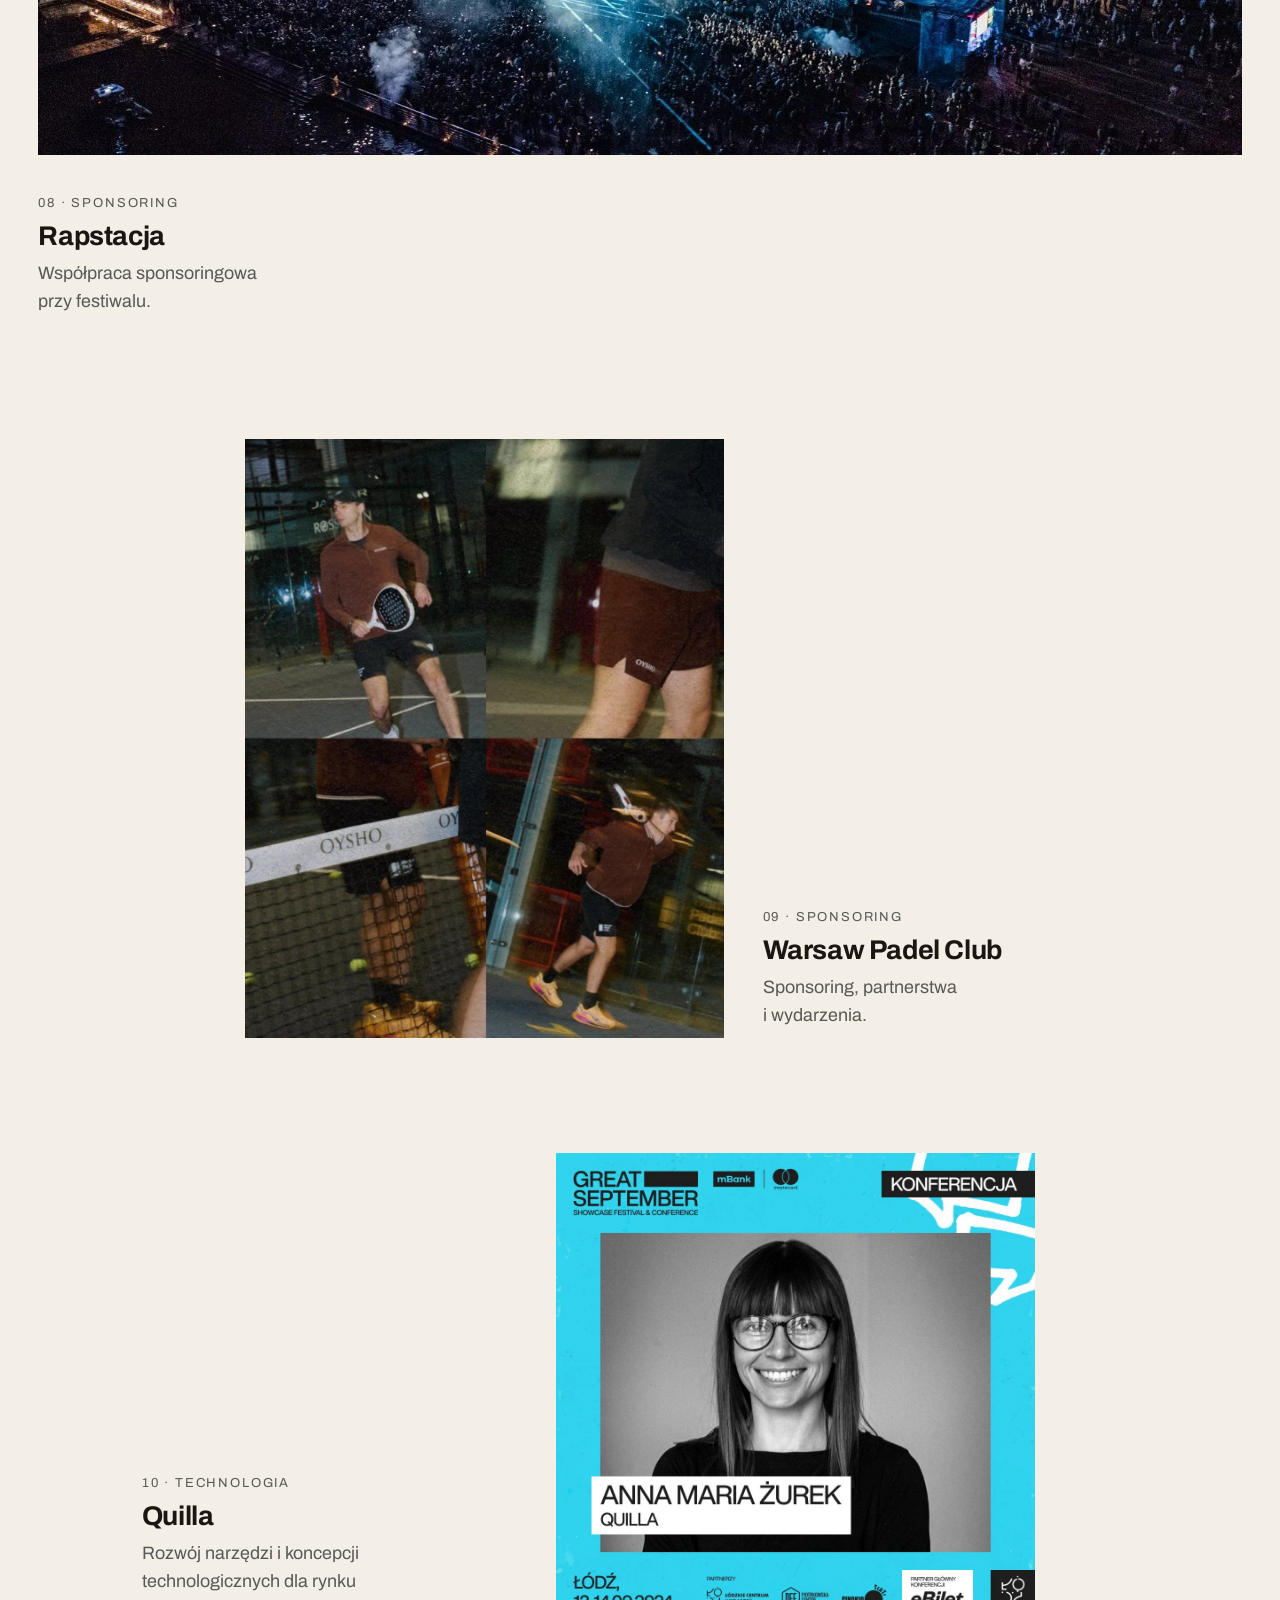
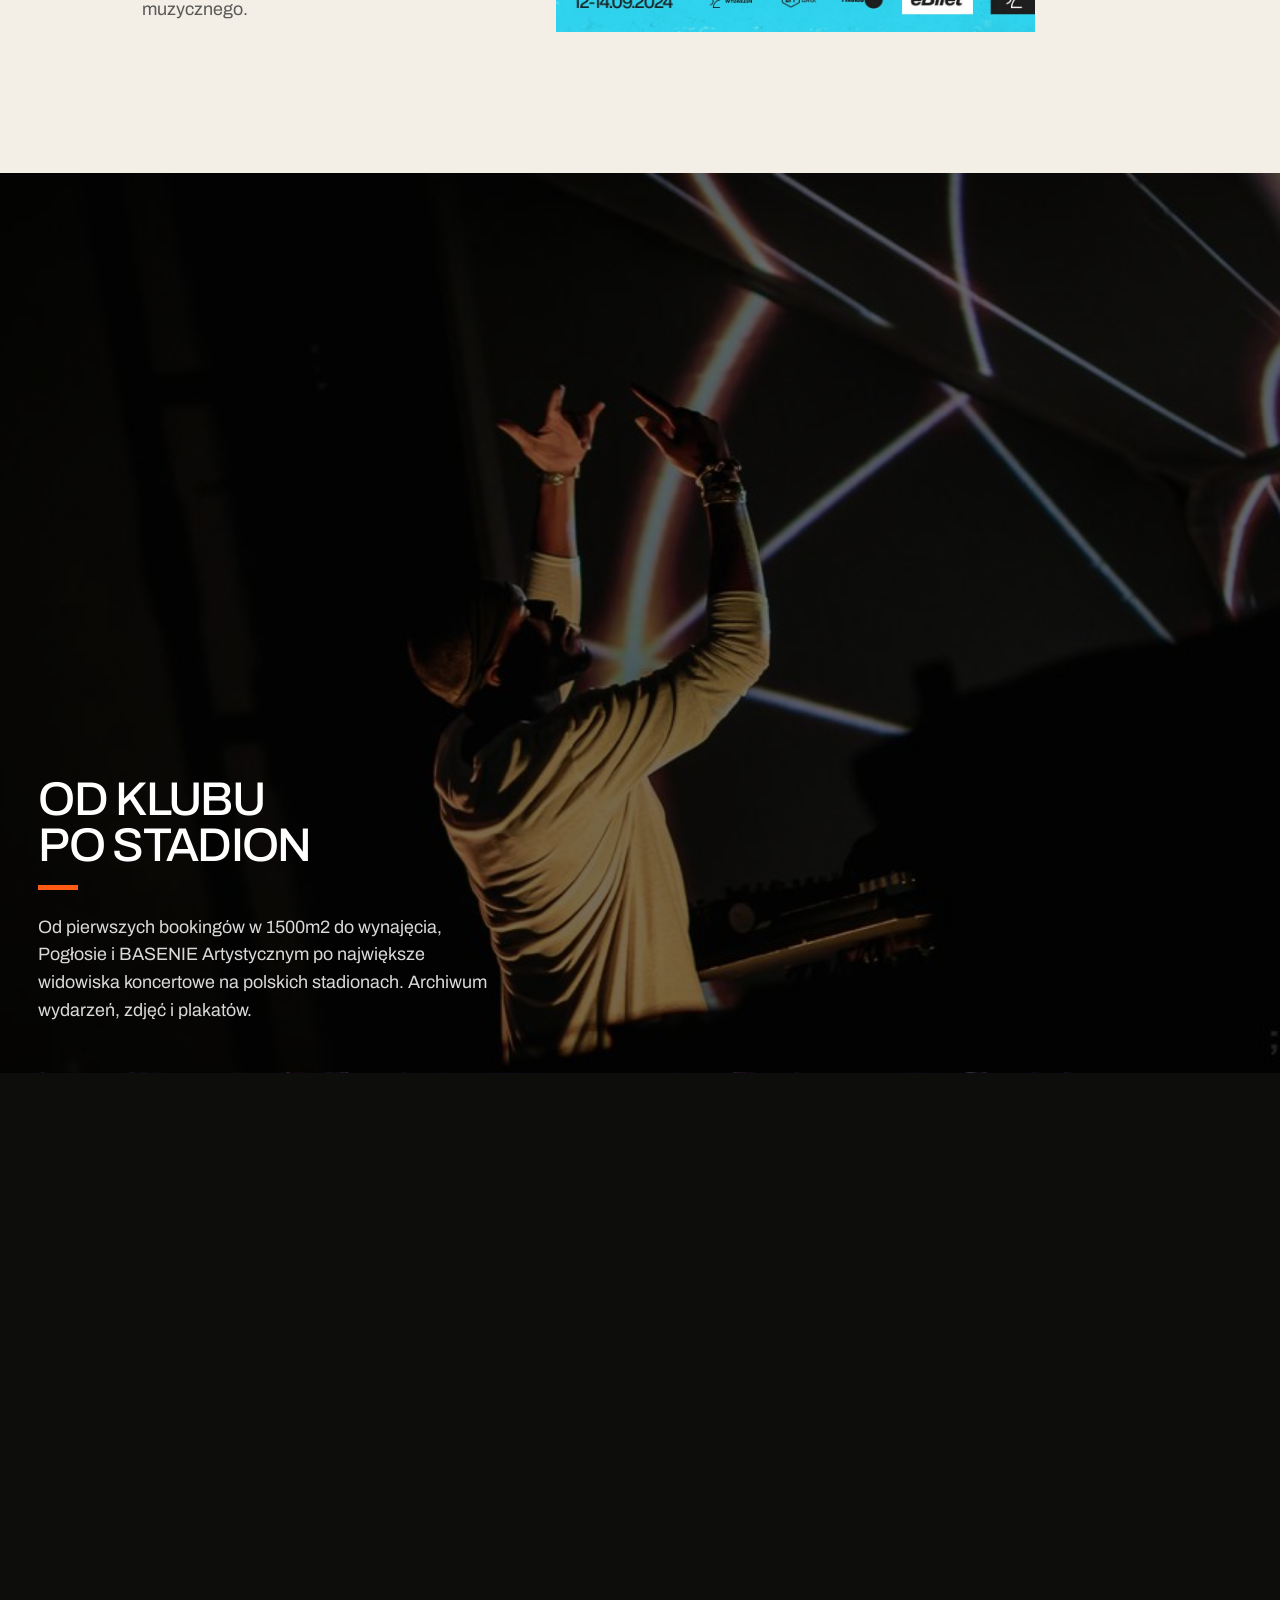
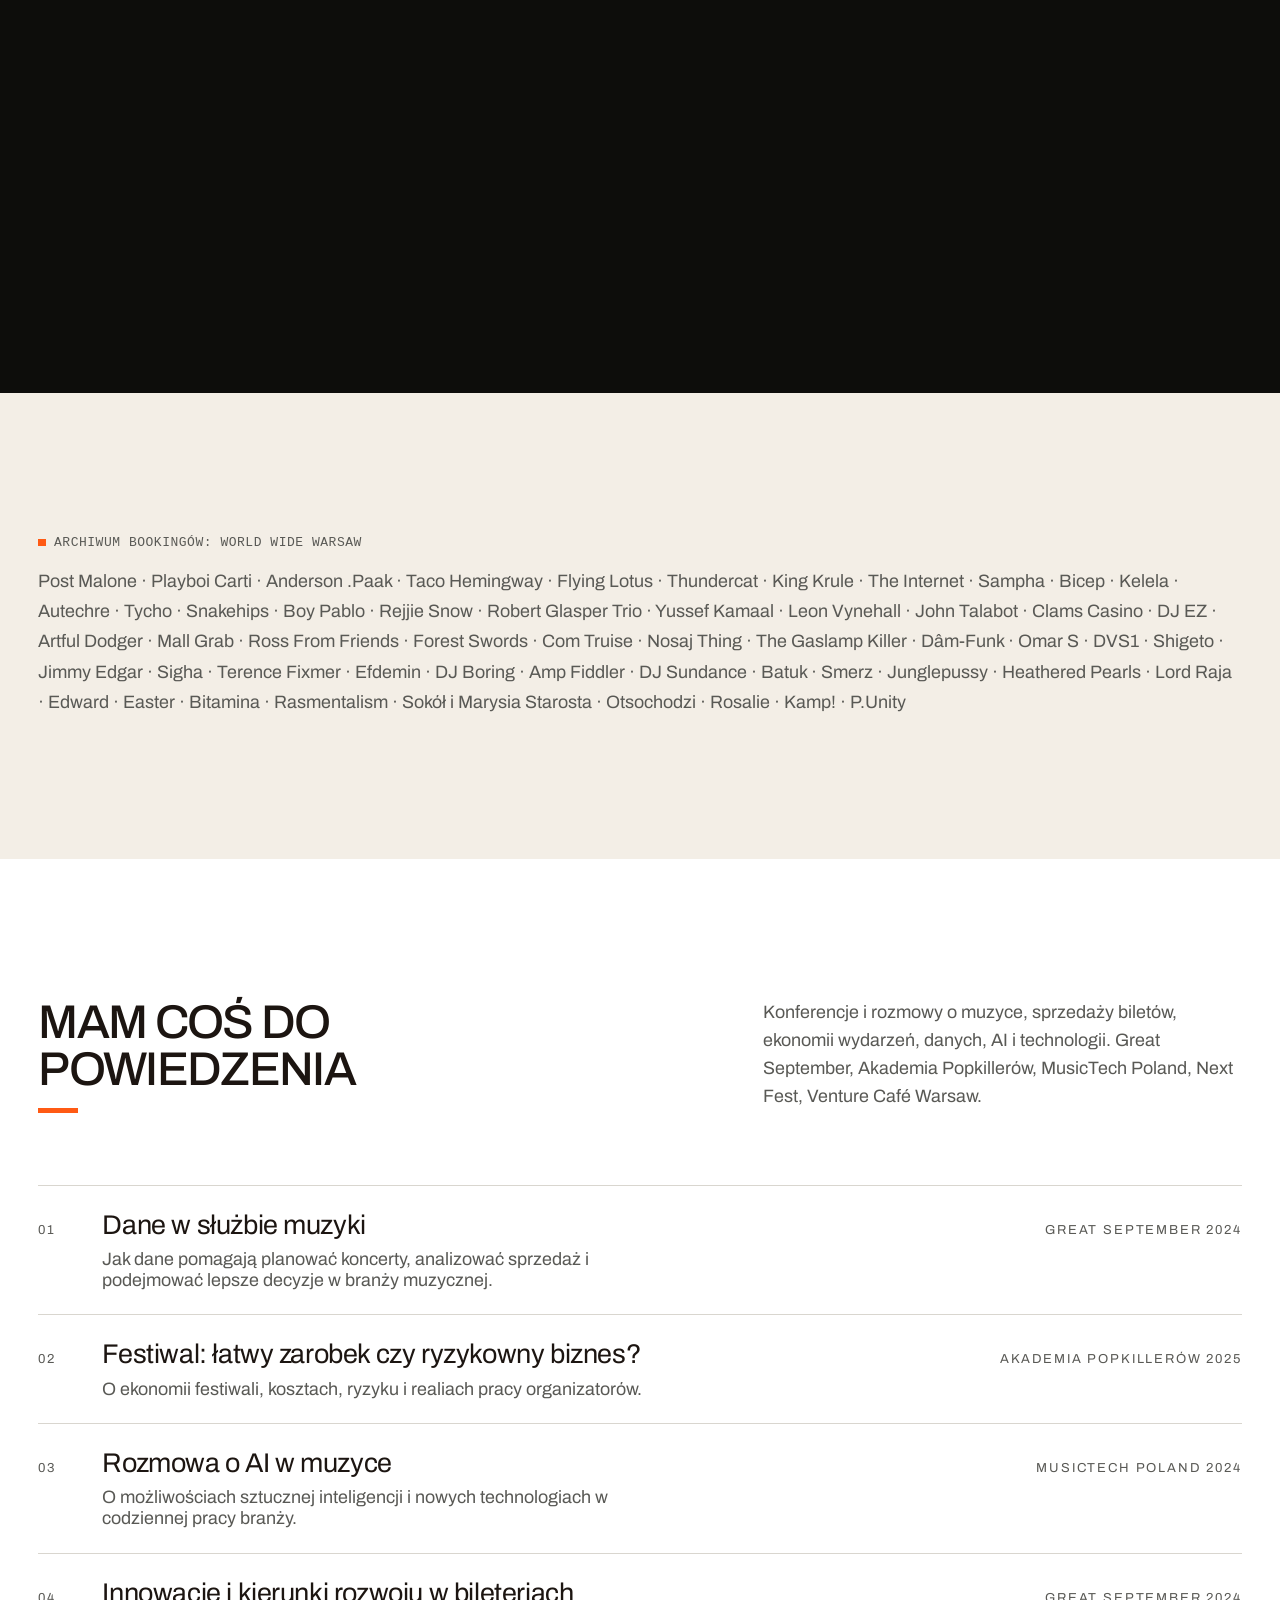
==== commit b7b59fe2: "v3: new photos, vivid orange accent, Archivo, orange slogan marquee, bordered stats, C texts default" ====
--- a/site/index.html
+++ b/site/index.html
@@ -7,7 +7,10 @@
   <meta name="description" content="Anna Maria Żurek: od dwóch dekad po obu stronach kurtyny. Wydarzenia, artyści, marki i biznes.">
   <!-- Wersja robocza (v2): nie indeksować, dopóki nie będzie gotowa. Usuń przy publikacji. -->
   <meta name="robots" content="noindex, nofollow">
-  <script>document.documentElement.classList.add('js');try{document.documentElement.dataset.theme=localStorage.getItem('amz2-theme')||'light'}catch(e){document.documentElement.dataset.theme='light'}</script>
+  <script>document.documentElement.classList.add('js');try{document.documentElement.dataset.theme=localStorage.getItem('amz3-theme')||'light'}catch(e){document.documentElement.dataset.theme='light'}</script>
+  <link rel="preconnect" href="https://fonts.googleapis.com">
+  <link rel="preconnect" href="https://fonts.gstatic.com" crossorigin>
+  <link rel="stylesheet" href="https://fonts.googleapis.com/css2?family=Archivo:wght@400;500;600;700;800&display=swap">
   <link rel="stylesheet" href="css/tokens.css">
   <link rel="stylesheet" href="css/base.css">
   <link rel="stylesheet" href="css/sections.css">
@@ -38,7 +41,7 @@
       <div class="pin__stage">
         <div class="hero__glow" aria-hidden="true"></div>
         <div class="hero__world" aria-hidden="false"><div class="hero__tile">
-        <img class="hero__img" src="assets/img/hero.jpg" alt="Anna Maria Żurek przed czerwoną kurtyną" fetchpriority="high">
+        <img class="hero__img" src="assets/img/p-orange-portrait.jpg" alt="Anna Maria Żurek, portret w pomarańczowym świetle" fetchpriority="high">
         <div class="hero__shade"></div>
         <div class="hero__mark" aria-hidden="true">Anna Maria Żurek</div>
         <div class="hero__copy">
@@ -83,7 +86,7 @@
             </div>
           </div>
           <figure class="portrait reveal">
-            <img src="assets/img/portrait-bw.jpg" alt="Anna Maria Żurek, portret czarno-biały" loading="lazy">
+            <img src="assets/img/czb-gest.jpg" alt="Anna Maria Żurek, portret czarno-biały" loading="lazy">
           </figure>
         </div>
       </div>
@@ -348,7 +351,7 @@
     <section class="block contact" id="pogadajmy" aria-labelledby="contact-h">
       <div class="container contact__grid">
         <div class="contact__who">
-          <img src="assets/img/contact-cutout.webp" alt="Anna Maria Żurek, portret z założonymi rękami" loading="lazy">
+          <img src="assets/img/p-studio.jpg" alt="Anna Maria Żurek, portret z założonymi rękami" loading="lazy">
         </div>
         <div class="contact__main">
           <h2 class="h2" id="contact-h" data-c="Masz temat? To pogadajmy.">Pogadajmy</h2>
--- a/site/css/tokens.css
+++ b/site/css/tokens.css
@@ -7,18 +7,19 @@
 
 :root {
   /* --- Kolor (motyw jasny) --- */
-  --bg:        #f5f3ef;
+  --bg:        #f3eee6;
   --surface:   #ffffff;
-  --ink:       #1f1f1c;
+  --ink:       #1c1511;
   --ink-soft:  #595955;
   --line:      #d9d6cf;
+  --hot:       #ff5a14;   /* żywy pomarańcz: jedyny kolor akcentowy strony */
   --accent:    #e4dccb;   /* tylko zaznaczenie tekstu i subtelne tła; strona jest monochromatyczna */
   --on-accent: #1f1f1c;
   --dark-bg:   #161613;   /* stopka i sekcje ciemne */
   --dark-ink:  #f1eee8;
 
   /* --- Typografia --- */
-  --font-sans: "Helvetica Neue", Helvetica, "Inter", ui-sans-serif, system-ui, -apple-system, "Segoe UI", Roboto, Arial, sans-serif;
+  --font-sans: "Archivo", "Helvetica Neue", Helvetica, "Inter", ui-sans-serif, system-ui, -apple-system, "Segoe UI", Roboto, Arial, sans-serif;
   --font-mono: ui-monospace, "SF Mono", Menlo, Consolas, monospace;
 
   --fs-0: clamp(0.75rem, 0.72rem + 0.12vw, 0.8125rem);   /* podpisy, menu */
@@ -64,6 +65,7 @@
   --ink-soft:  #a4a199;
   --line:      #3a3a35;
   --accent:    #3a362c;
+  --hot:       #ff6a2b;
   --on-accent: #f1eee8;
 }
 
@@ -75,6 +77,7 @@
     --ink-soft:  #a4a199;
     --line:      #3a3a35;
     --accent:    #3a362c;
+    --hot:       #ff6a2b;
     --on-accent: #f1eee8;
   }
 }
--- a/site/css/base.css
+++ b/site/css/base.css
@@ -51,15 +51,15 @@
   transition: background var(--dur-1) var(--ease), border-color var(--dur-1) var(--ease);
 }
 .btn:hover { border-color: var(--ink); }
-.btn--solid { background: var(--ink); color: var(--bg); border-color: var(--ink); }
-.btn--solid:hover { background: transparent; color: var(--ink); }
+.btn--solid { background: var(--hot); color: #1c1511; border-color: var(--hot); font-weight: 600; }
+.btn--solid:hover { background: var(--ink); color: var(--bg); border-color: var(--ink); }
 
 :focus-visible {
   outline: 2px solid var(--ink);
   outline-offset: 3px;
 }
 
-::selection { background: var(--accent); color: var(--on-accent); }
+::selection { background: var(--hot); color: #fff; }
 
 /* ----- Układ ----- */
 .container {
--- a/site/css/sections.css
+++ b/site/css/sections.css
@@ -32,15 +32,14 @@
 /* ---------- 1. Hero ---------- */
 .hero { --pin-vh: 360; background: var(--bg); color: #fff; }
 .hero__world { --g: 4vmin; position: absolute; left: 50%; top: 50%; width: 0; height: 0; transform: scale(calc(1 - min(1, var(--p) * 2.4) * 0.15)); transform-origin: 0 0; will-change: transform; }
-.hero__glow { position: absolute; inset: -25%; opacity: clamp(0, calc((var(--p) - 0.02) * 5), 1); filter: blur(28px) saturate(1.5); animation: oil 14s ease-in-out infinite alternate, oilhue 22s linear infinite;
+.hero__glow { position: absolute; inset: -25%; opacity: clamp(0, calc((var(--p) - 0.02) * 5), 1); filter: blur(28px) saturate(1.5); animation: oil 14s ease-in-out infinite alternate;
   background:
-    radial-gradient(38% 42% at 22% 28%, #ff2fa0 0, transparent 70%),
-    radial-gradient(36% 40% at 78% 24%, #00d5ff 0, transparent 70%),
-    radial-gradient(40% 38% at 70% 78%, #ffd400 0, transparent 70%),
-    radial-gradient(38% 40% at 26% 74%, #7a3cff 0, transparent 70%),
-    radial-gradient(30% 30% at 50% 50%, #19e6a0 0, transparent 70%); }
+    radial-gradient(40% 44% at 22% 28%, #ff5a14 0, transparent 70%),
+    radial-gradient(36% 40% at 78% 24%, #ffb000 0, transparent 70%),
+    radial-gradient(40% 38% at 70% 78%, #ff2d1a 0, transparent 70%),
+    radial-gradient(38% 40% at 26% 74%, #0aa3a0 0, transparent 70%),
+    radial-gradient(30% 30% at 50% 50%, #ff8a3d 0, transparent 70%); }
 @keyframes oil { 0% { transform: rotate(0) scale(1); } 50% { transform: rotate(14deg) scale(1.12) translate(3%, -2%); } 100% { transform: rotate(-10deg) scale(1.04) translate(-3%, 3%); } }
-@keyframes oilhue { to { filter: blur(28px) saturate(1.5) hue-rotate(360deg); } }
 .hero__tile, .hero__nb { position: absolute; width: 100vw; height: 100vh; left: calc(-50vw + var(--i, 0) * (100vw + var(--g))); top: calc(-50vh + var(--j, 0) * (100vh + var(--g))); overflow: hidden; background: #000; }
 .hero__nb { background: #fff; color: #1f1f1c; }
 .hero__nb--accent { background: #e4dccb; }
@@ -249,6 +248,19 @@
 body.txt-c .origin-more aside { grid-column: 1 / -1; }
 .extra { margin-bottom: var(--space-8); padding-bottom: var(--space-8); border-bottom: 1px solid var(--line); }
 .extra .h2 { margin-bottom: var(--space-5); }
-.slogans { display: flex; flex-wrap: wrap; gap: var(--space-2) var(--space-5); margin-block: var(--space-7); font-size: var(--fs-3); line-height: 1.05; letter-spacing: var(--tracking-display); text-transform: uppercase; font-weight: 500; }
-.slogans span + span::before { content: "/"; margin-right: var(--space-5); color: var(--ink-soft); }
-
+.slogans { margin: var(--space-7) calc(50% - 50vw); width: 100vw; overflow: hidden; background: var(--hot); color: #1c1511; border-block: 4px solid var(--ink); padding: var(--space-4) 0; font-size: var(--fs-2); line-height: 1; letter-spacing: -0.01em; text-transform: uppercase; font-weight: 700; }
+.slogans__track { display: flex; width: max-content; animation: marquee 38s linear infinite; }
+.slogans span { white-space: nowrap; padding-inline: var(--space-5); }
+.slogans span::before { content: "\2197"; margin-right: calc(var(--space-5) * 2); }
+@keyframes marquee { to { transform: translateX(-50%); } }
+
+
+/* ---------- V3: pomarańczowe detale ---------- */
+.h2::after { content: ""; display: block; width: 2.5rem; height: 5px; margin-top: var(--space-4); background: var(--hot); }
+.cnt-plus { color: var(--hot); }
+.stat { border: 4px solid var(--ink); padding: var(--space-5); background: var(--surface); }
+.hero__img { object-position: 50% 30%; }
+.site-nav a:hover { text-decoration-color: var(--hot); }
+.footer__cta a:hover { color: var(--hot); text-decoration-color: var(--hot); }
+.eyebrow::before { content: ""; display: inline-block; width: .6em; height: .6em; margin-right: .6em; background: var(--hot); }
+@media (prefers-reduced-motion: reduce) { .slogans__track { animation: none; } }
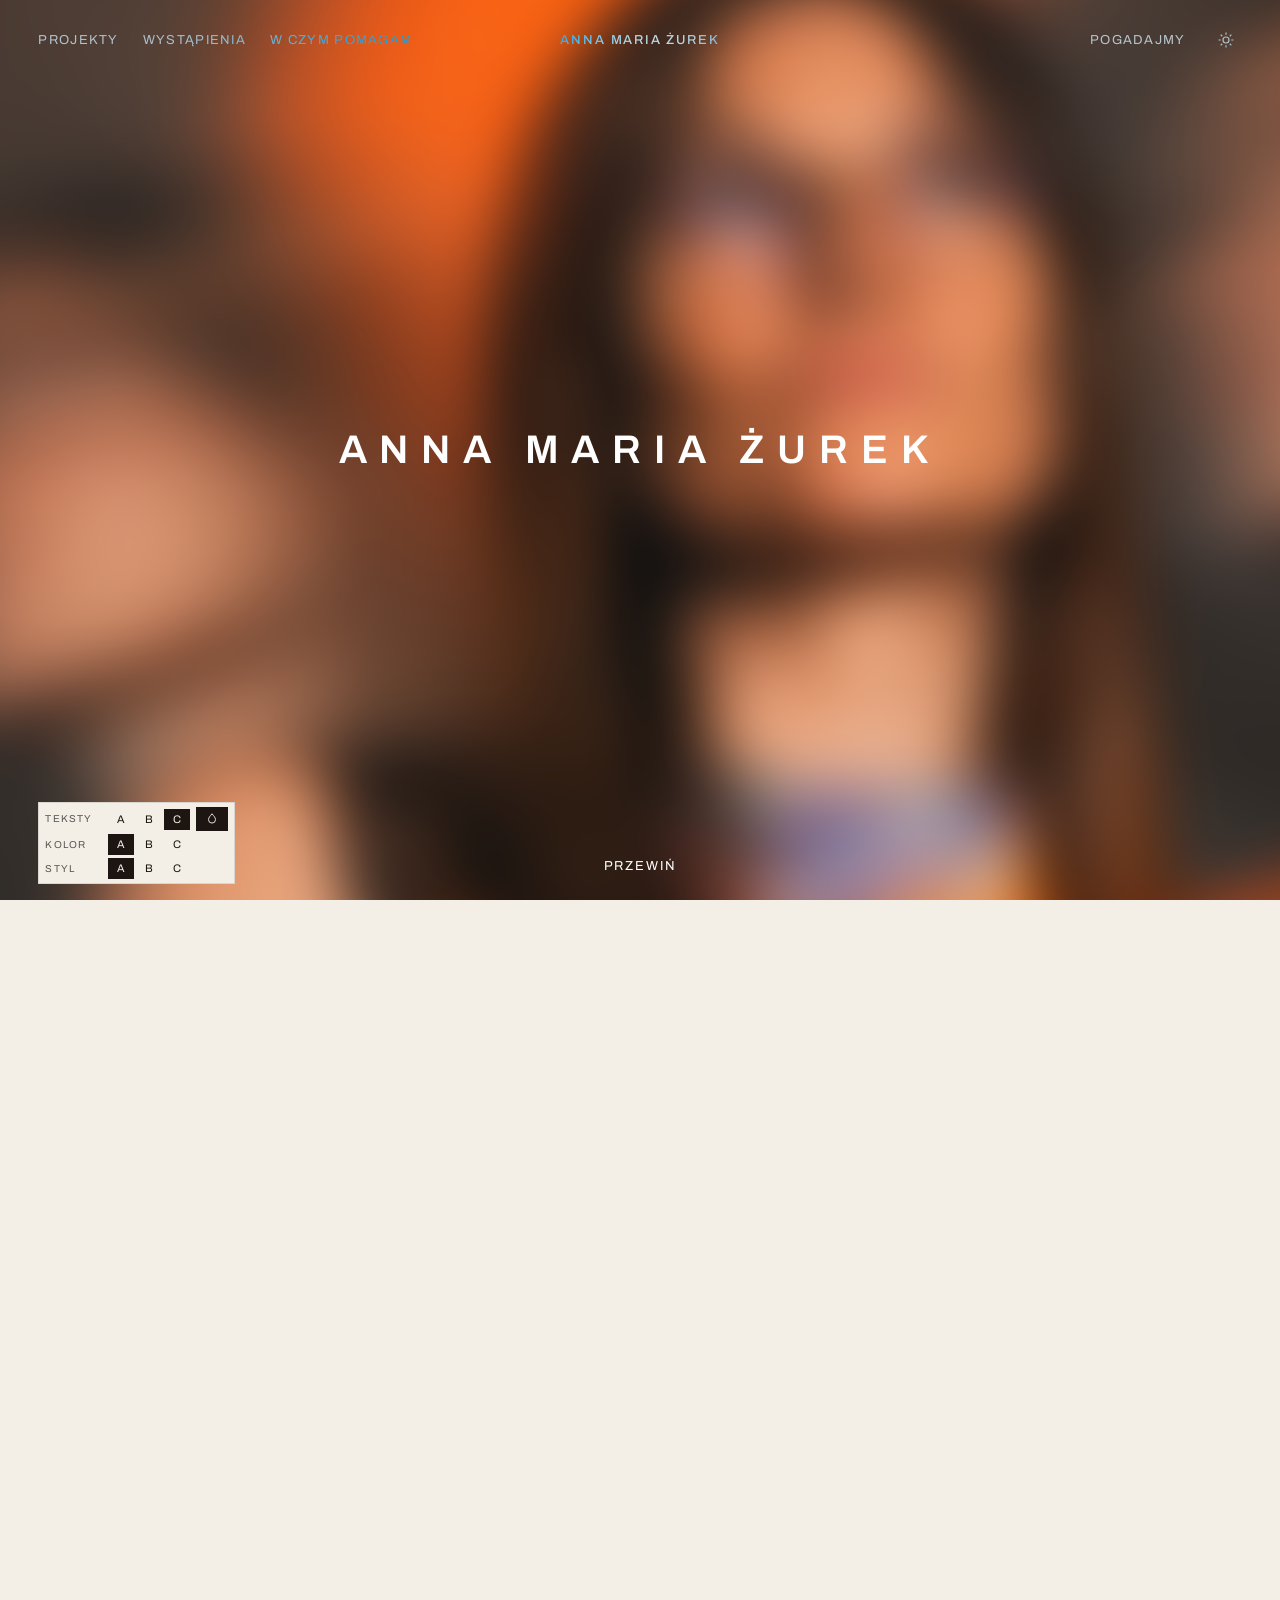
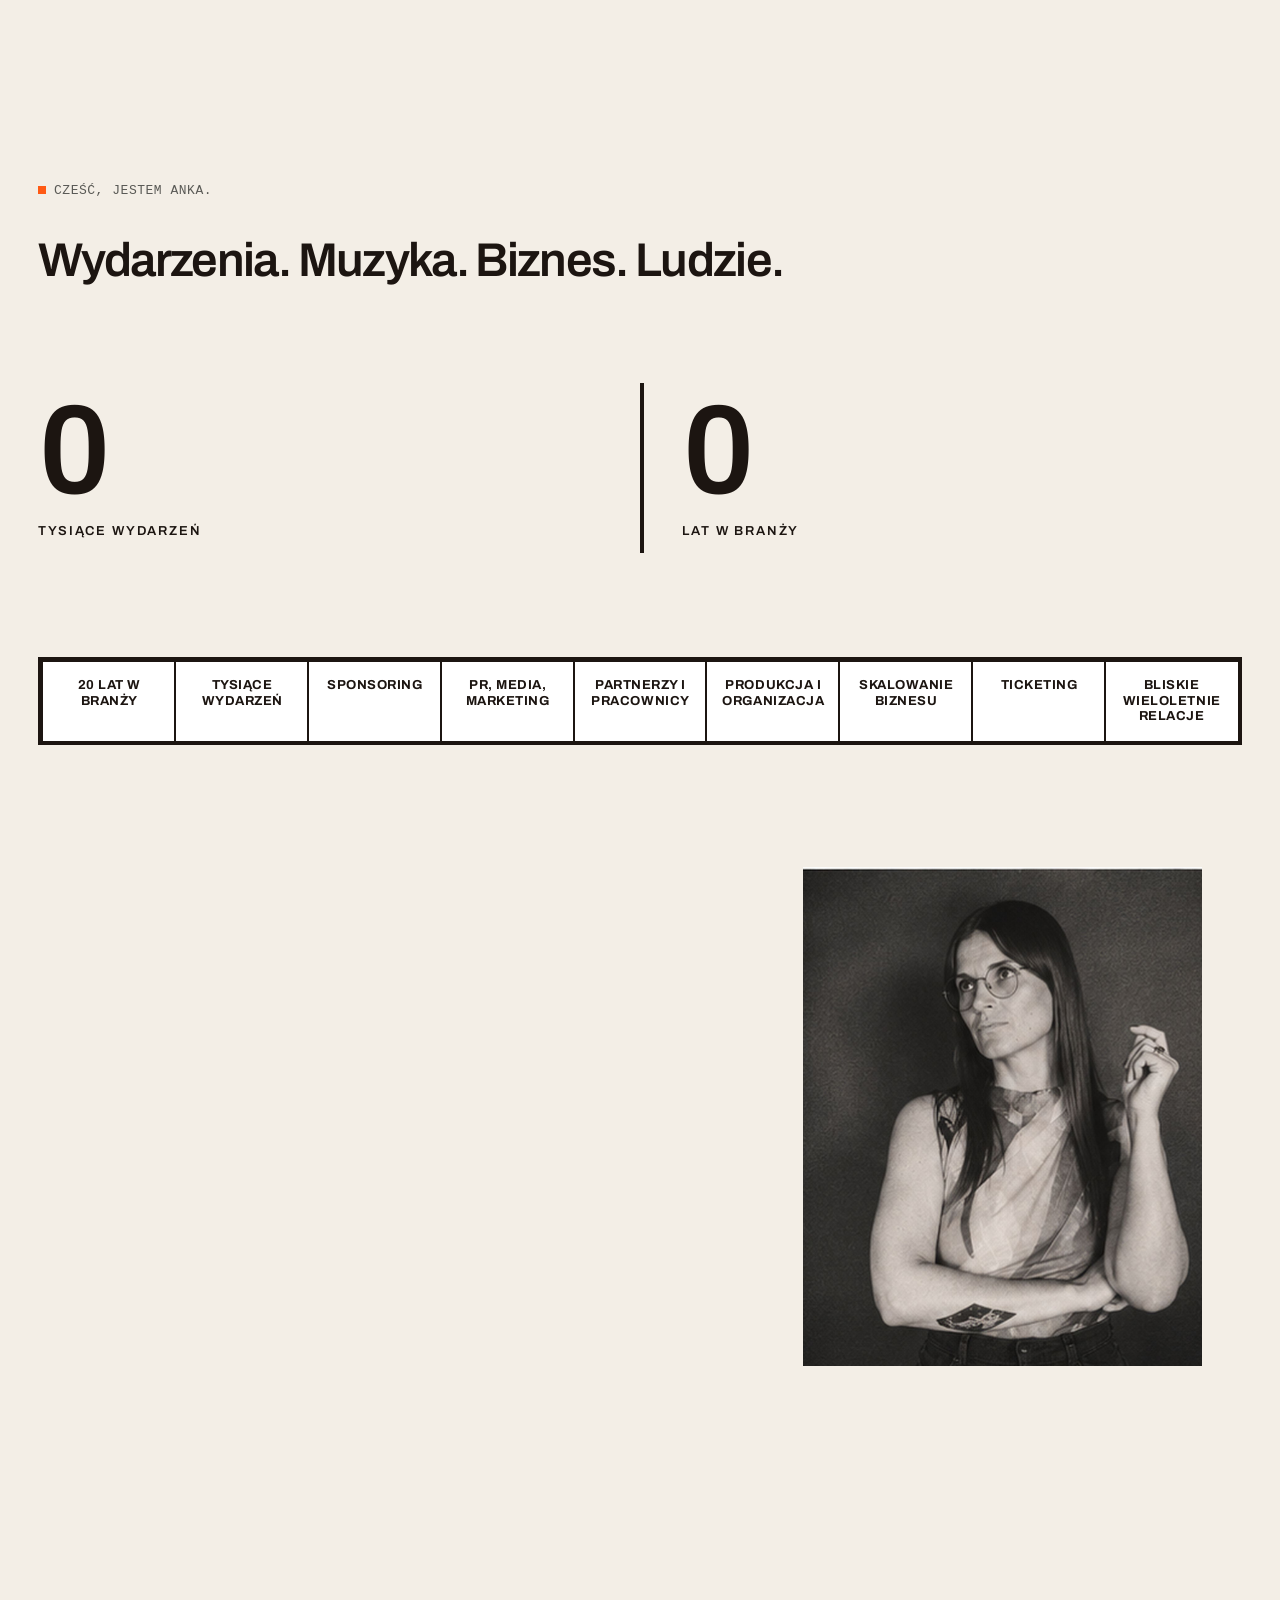
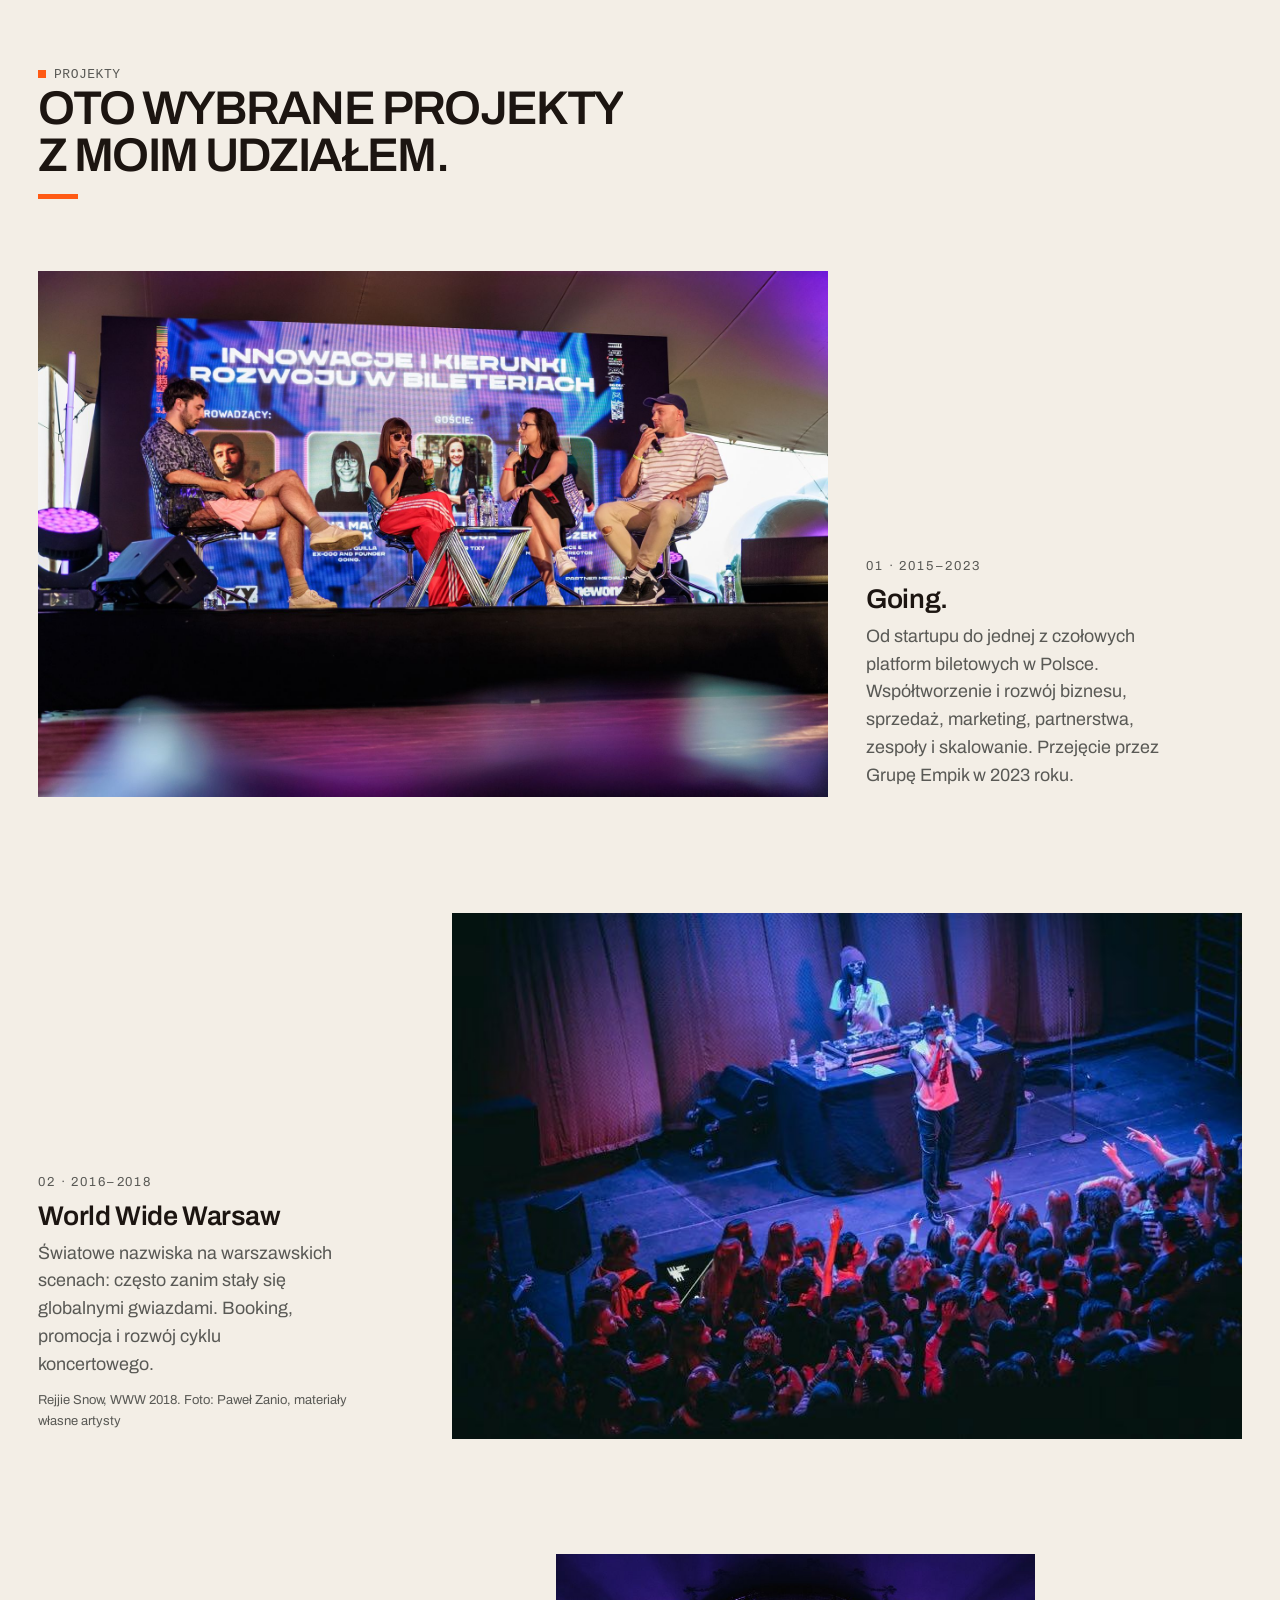
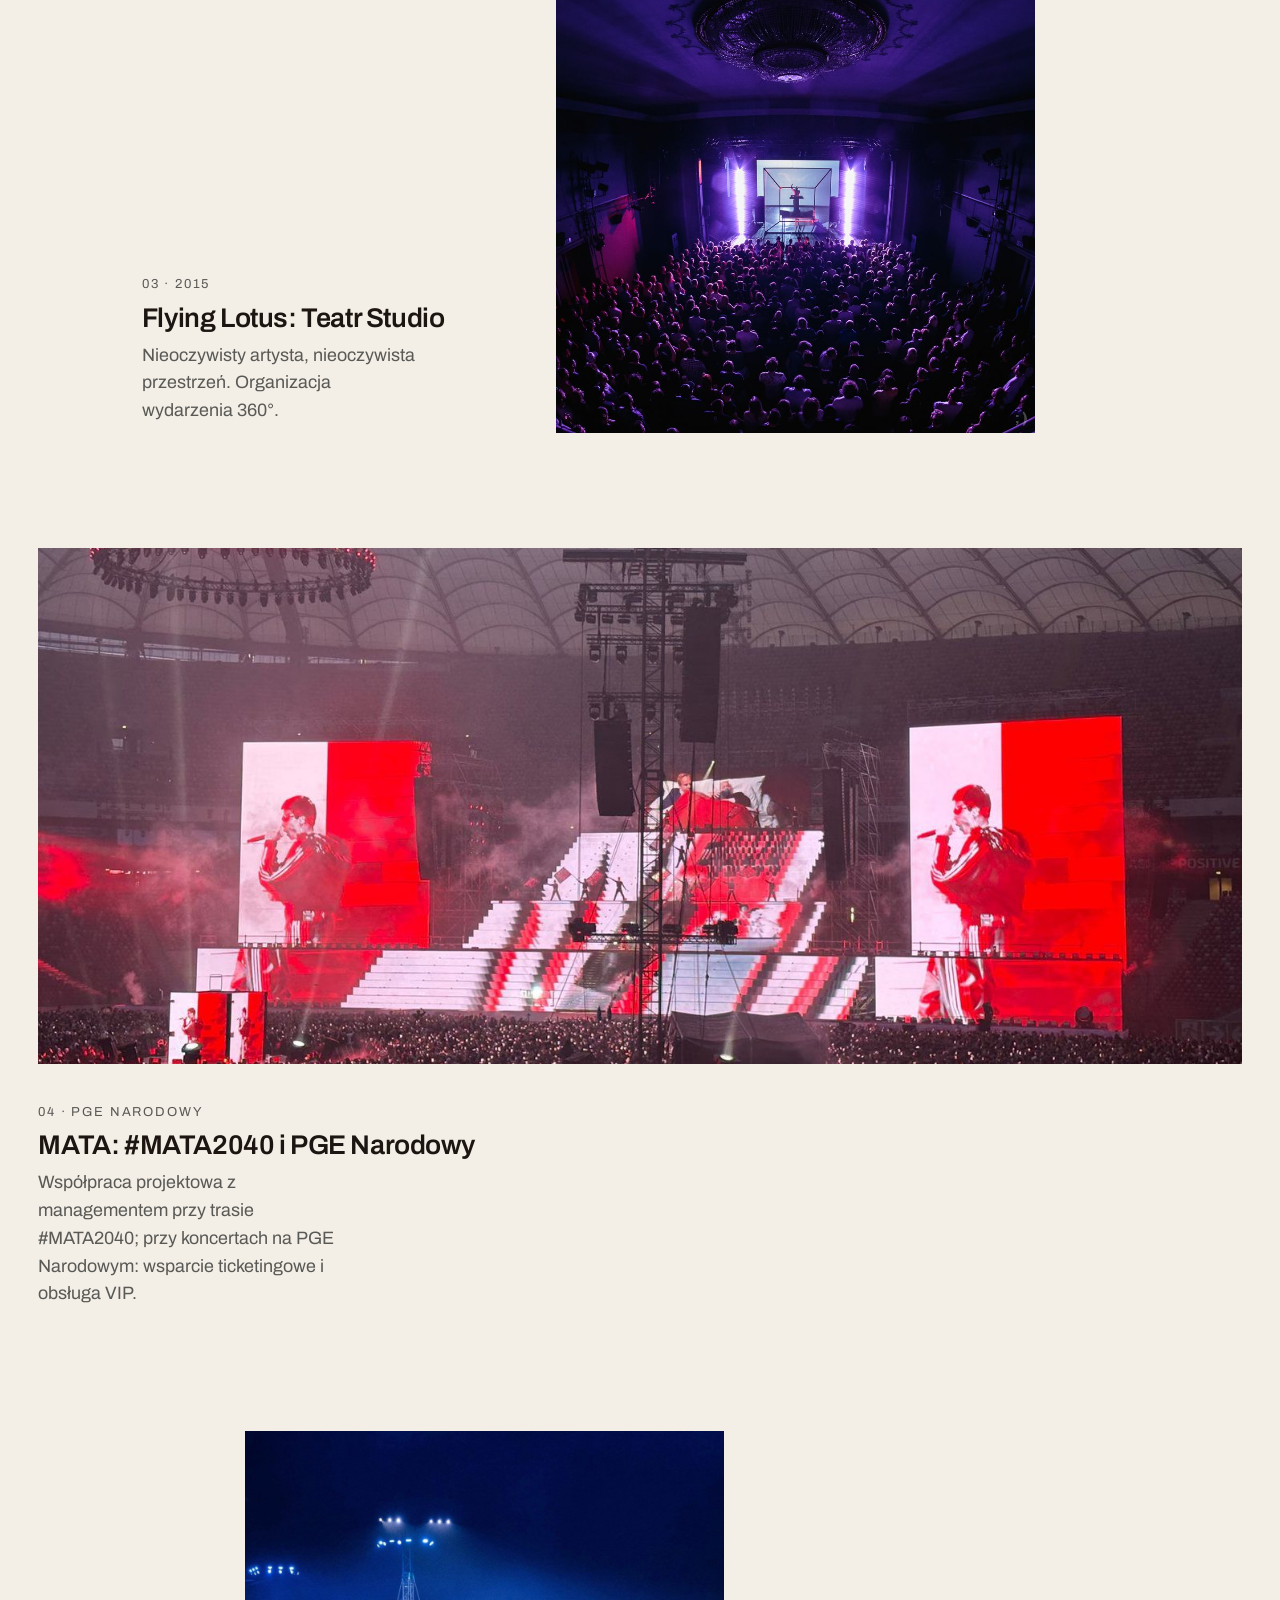
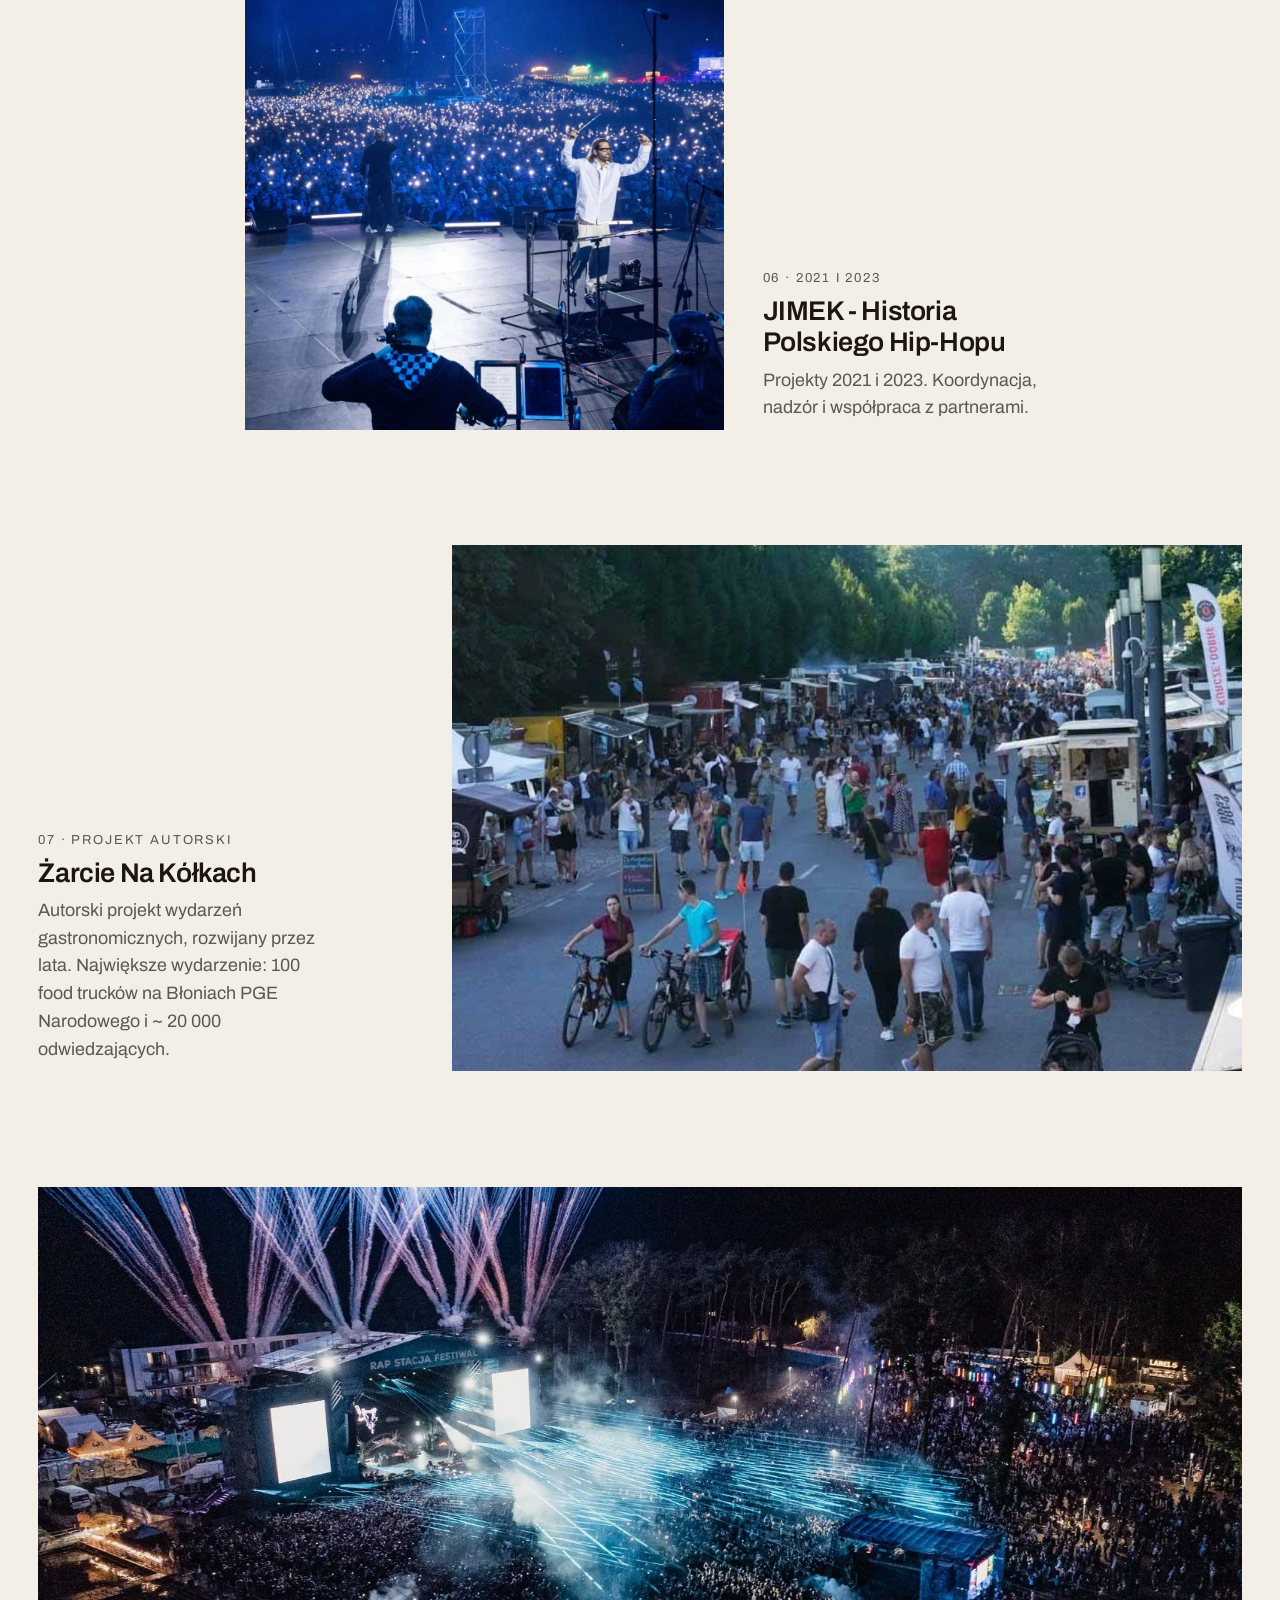
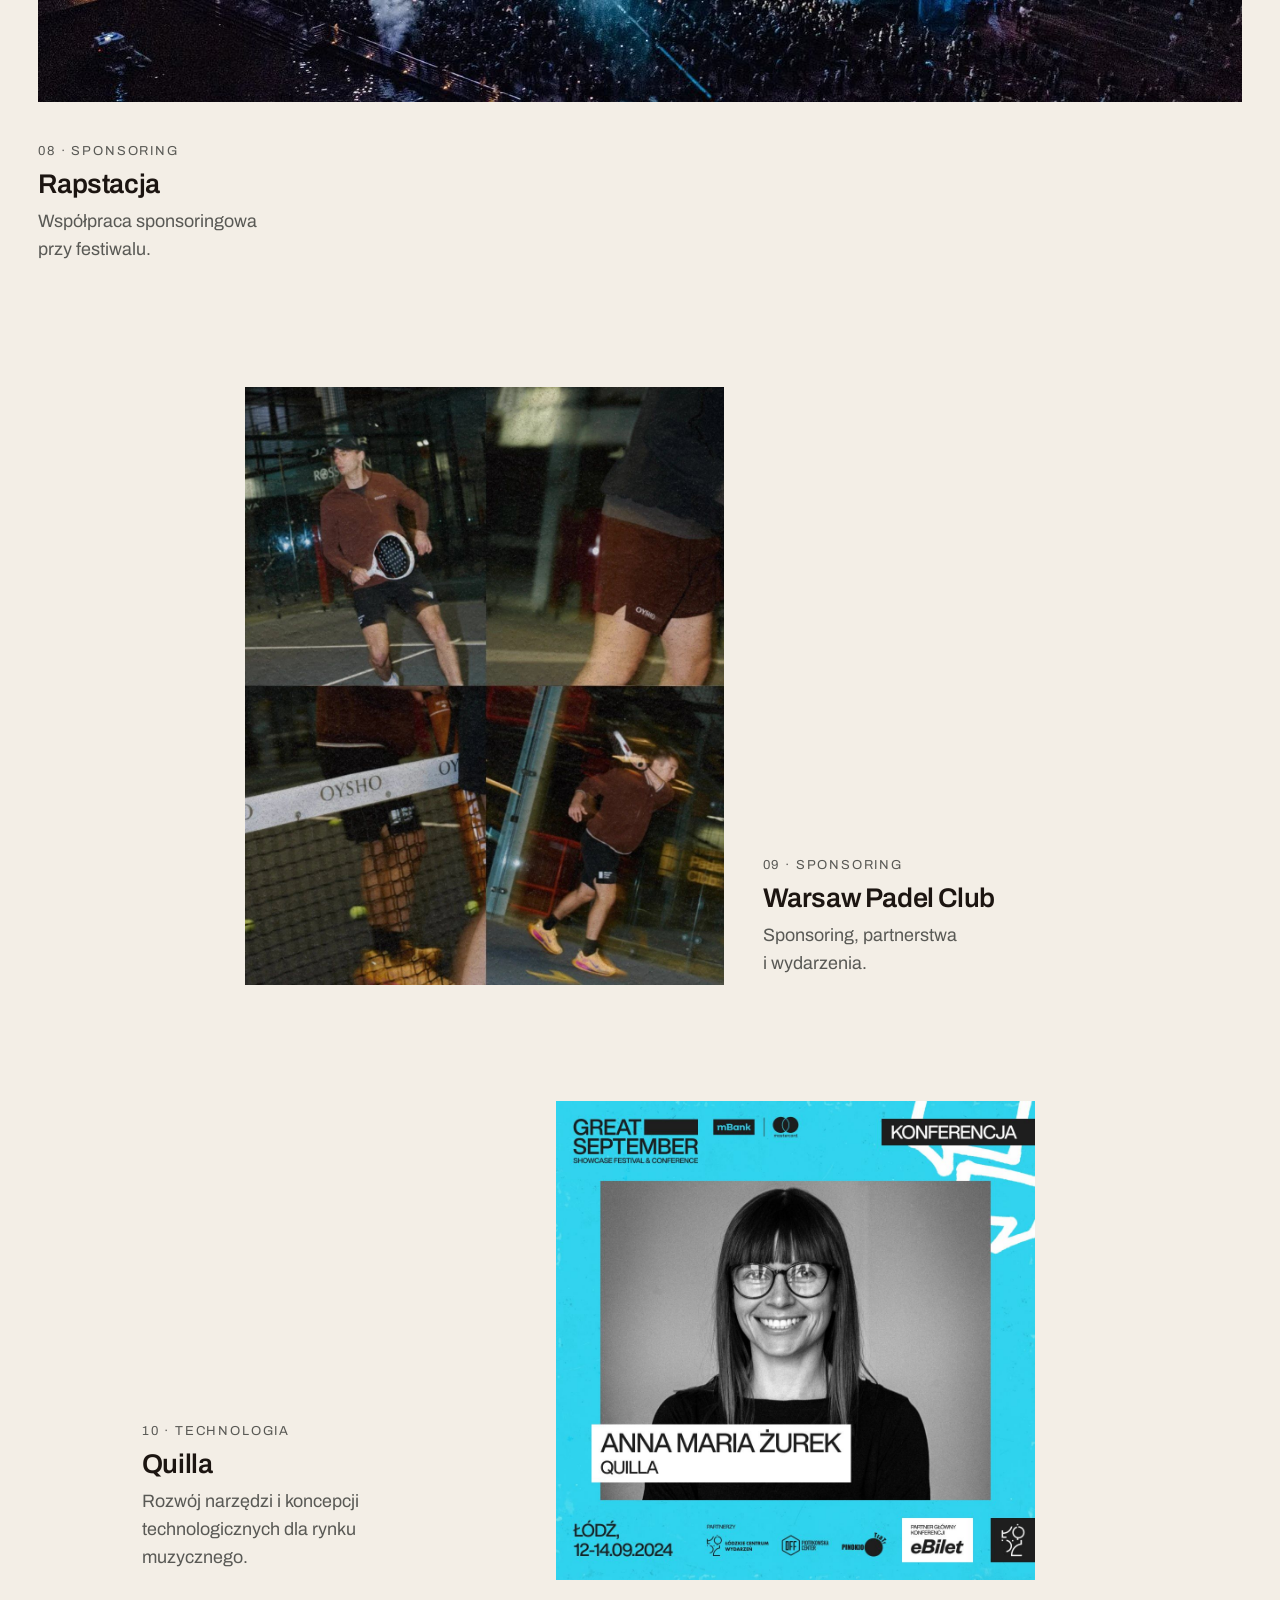
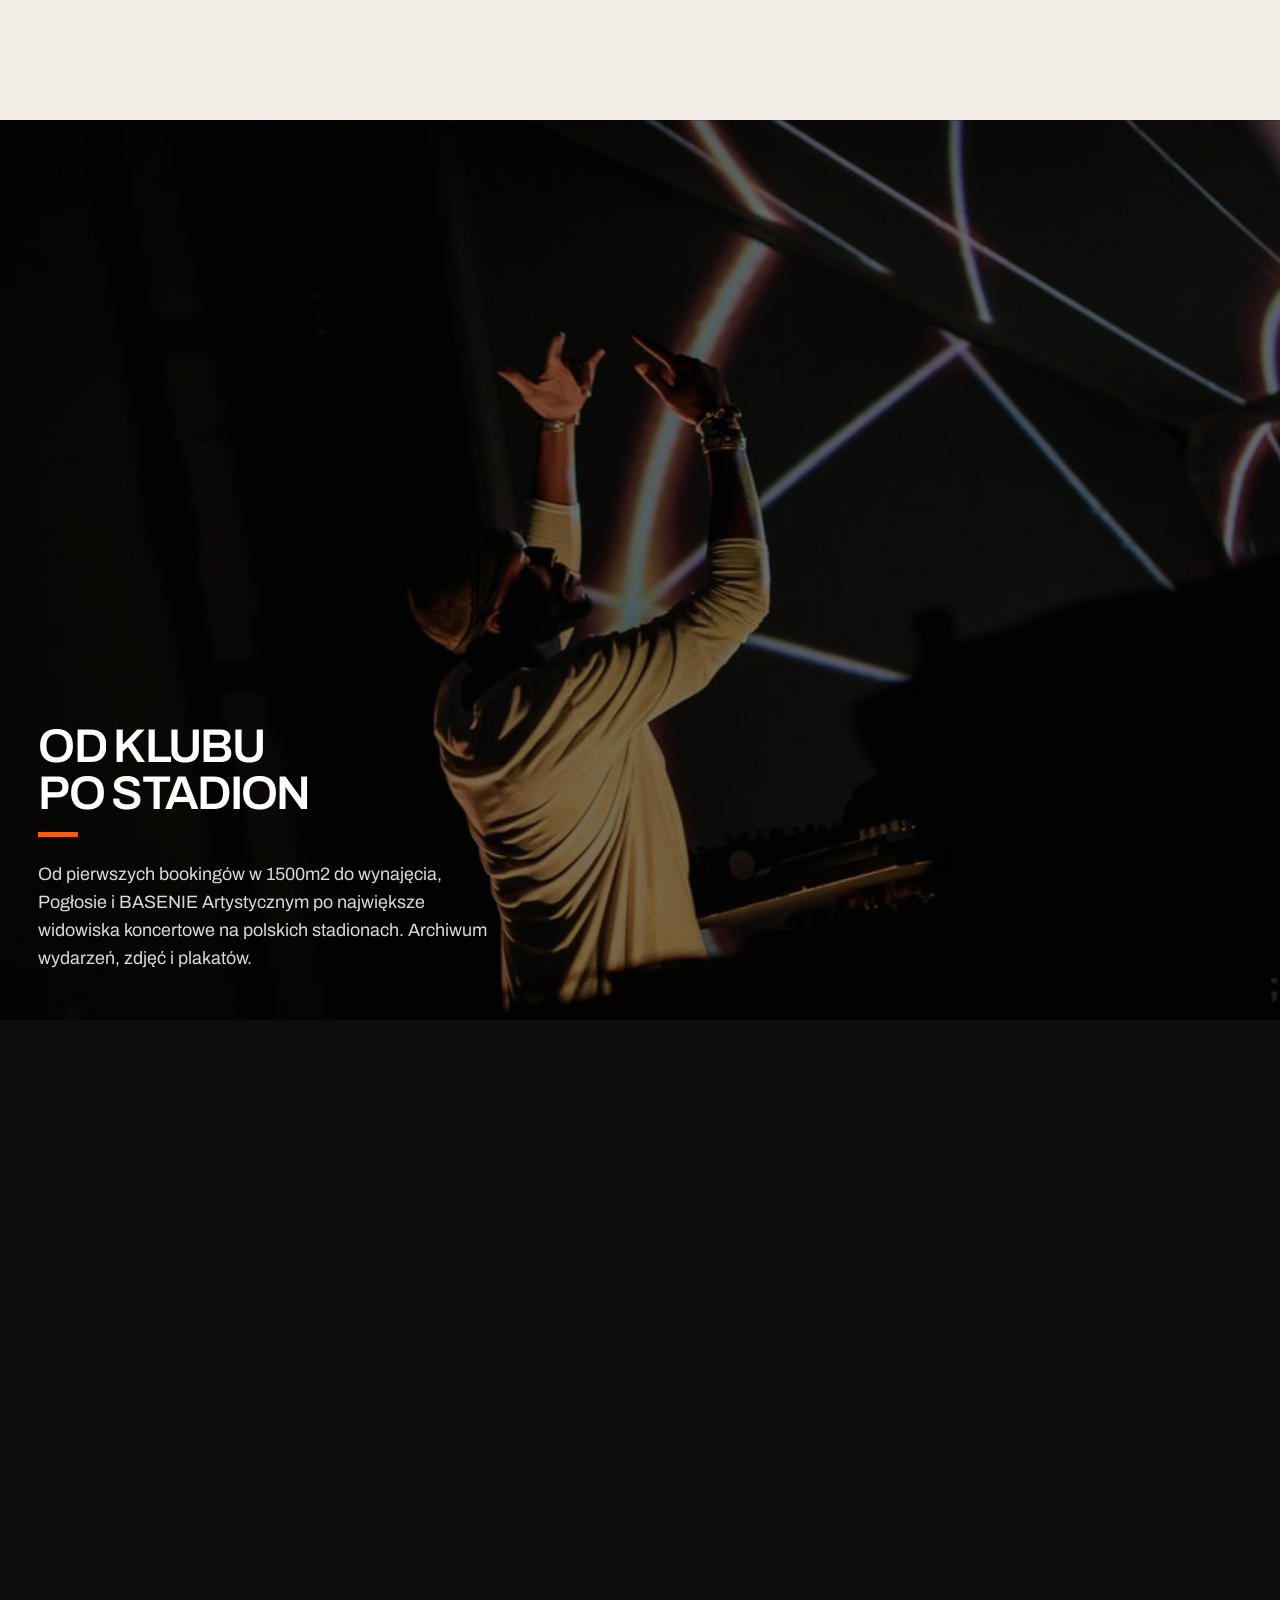
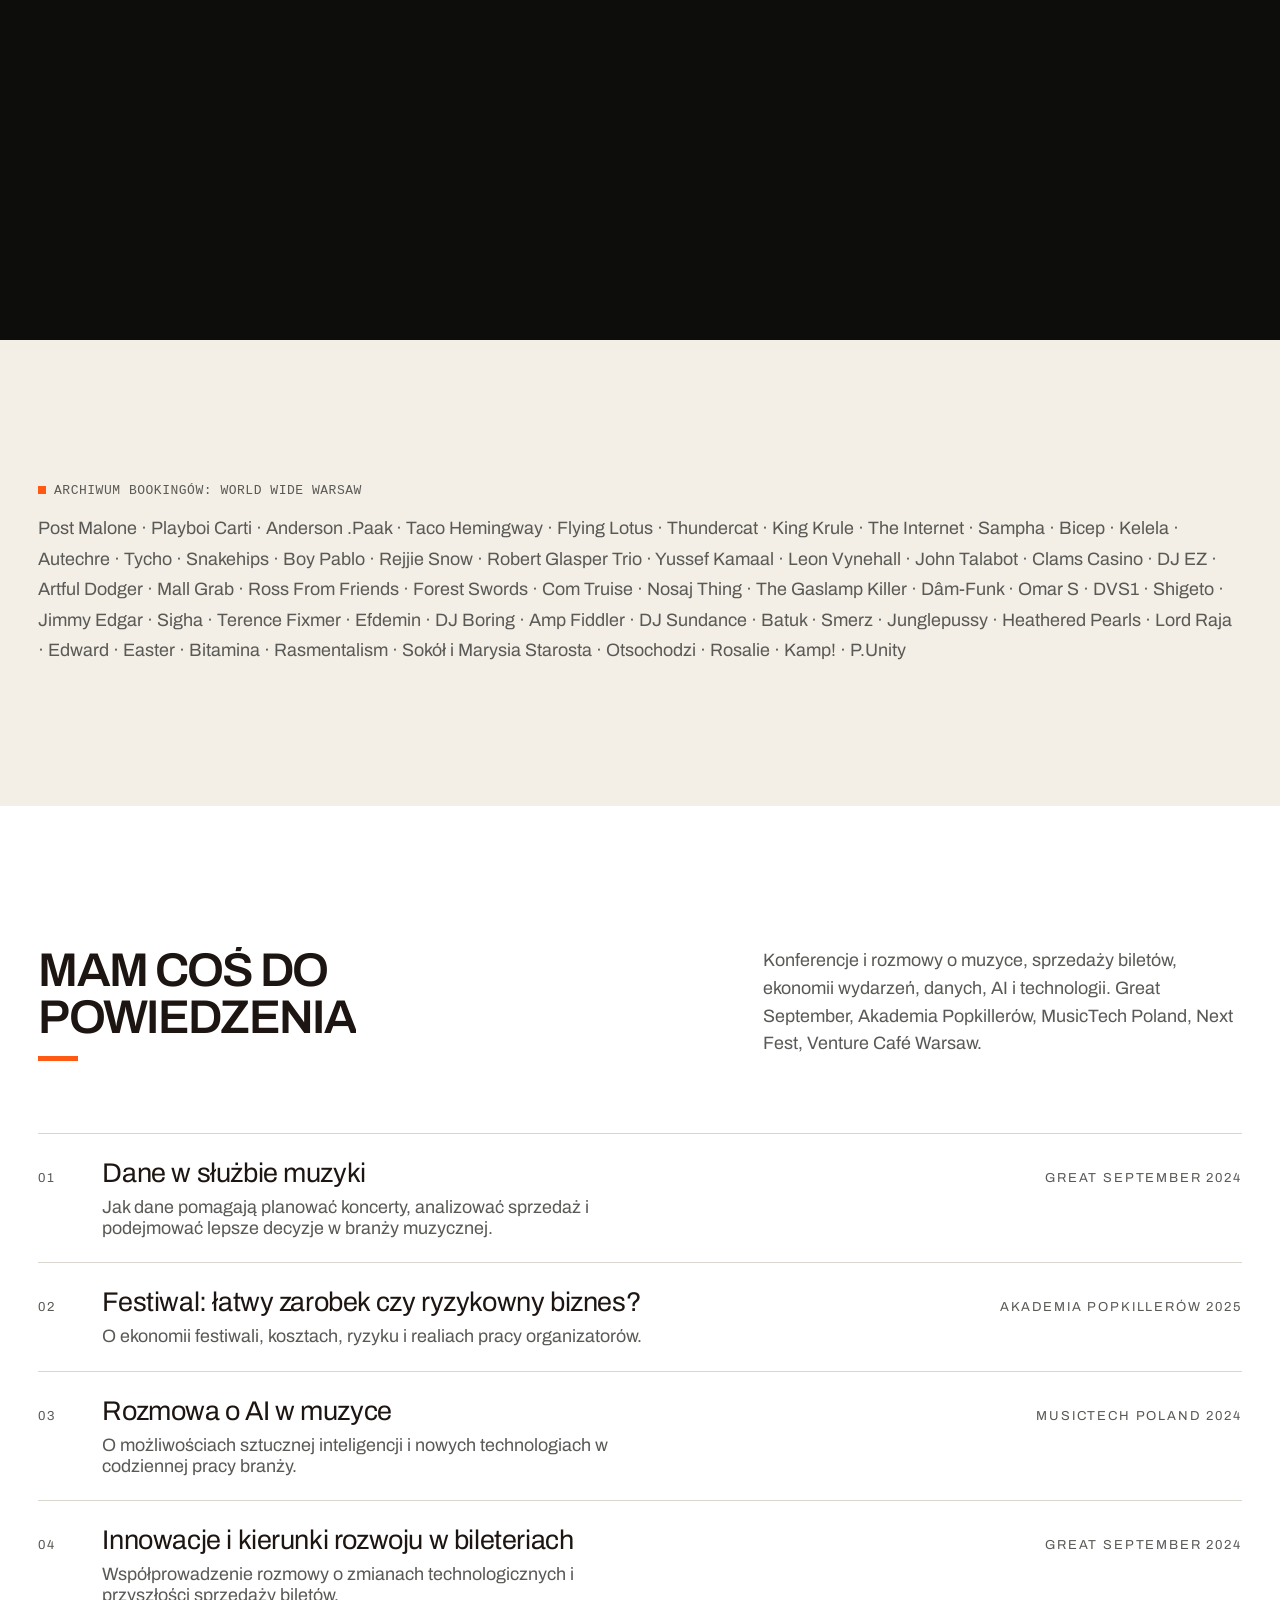
==== commit 38ab9444: "v3: color (A/B/C palettes) and style (A/B/C) switches, stats strip, slogan panel, text beside portra" ====
--- a/site/index.html
+++ b/site/index.html
@@ -7,10 +7,10 @@
   <meta name="description" content="Anna Maria Żurek: od dwóch dekad po obu stronach kurtyny. Wydarzenia, artyści, marki i biznes.">
   <!-- Wersja robocza (v2): nie indeksować, dopóki nie będzie gotowa. Usuń przy publikacji. -->
   <meta name="robots" content="noindex, nofollow">
-  <script>document.documentElement.classList.add('js');try{document.documentElement.dataset.theme=localStorage.getItem('amz3-theme')||'light'}catch(e){document.documentElement.dataset.theme='light'}</script>
+  <script>document.documentElement.classList.add('js');try{document.documentElement.dataset.theme=localStorage.getItem('amz3-theme')||'light';document.documentElement.dataset.color=localStorage.getItem('amz3-color')||'a';document.documentElement.dataset.style=localStorage.getItem('amz3-style')||'a'}catch(e){document.documentElement.dataset.theme='light';document.documentElement.dataset.color='a';document.documentElement.dataset.style='a'}</script>
   <link rel="preconnect" href="https://fonts.googleapis.com">
   <link rel="preconnect" href="https://fonts.gstatic.com" crossorigin>
-  <link rel="stylesheet" href="https://fonts.googleapis.com/css2?family=Archivo:wght@400;500;600;700;800&display=swap">
+  <link rel="stylesheet" href="https://fonts.googleapis.com/css2?family=Archivo:wdth,wght@62..125,400..900&display=swap">
   <link rel="stylesheet" href="css/tokens.css">
   <link rel="stylesheet" href="css/base.css">
   <link rel="stylesheet" href="css/sections.css">
@@ -72,9 +72,14 @@
           </div>
         </div>
 
-        <div class="c-only slogans" aria-label="Hasła"><span>20 lat w branży</span><span>Tysiące wydarzeń</span><span>Sponsoring</span><span>PR, media, marketing</span><span>Partnerzy i pracownicy</span><span>Produkcja i organizacja</span><span>Skalowanie biznesu</span><span>Ticketing</span><span>Bliskie wieloletnie relacje</span></div>
+        <ul class="c-only slogans" aria-label="Hasła"><li>20 lat w branży</li><li>Tysiące wydarzeń</li><li>Sponsoring</li><li>PR, media, marketing</li><li>Partnerzy i pracownicy</li><li>Produkcja i organizacja</li><li>Skalowanie biznesu</li><li>Ticketing</li><li>Bliskie wieloletnie relacje</li></ul>
 
         <div class="intro__cols">
+          <div class="intro__c c-only reveal">
+            <p class="intro__big">Od pierwszego pomysłu po ostatni przelew.</p>
+            <p class="intro__small">Od ponad 20 lat działam 360° wokół sceny muzycznej.</p>
+            <div class="actions"><a class="btn btn--solid" href="#projekty">Zobacz projekty</a></div>
+          </div>
           <div class="prose reveal ab-only">
             <p>W większym lub mniejszym stopniu działałam przy – lekko szacując – ~50.000 wydarzeń. Jak to możliwe?</p>
             <p>Jestem współzałożycielką w 2015 bileterii Going., którą pożegnałam w 2023. A już wcześniej organizowałam wydarzenia w całej Polsce (sprawdź cykl koncertów zagranicznych gwiazd World Wide Warsaw oraz zloty food trucków Żarcie Na Kółkach).</p>
@@ -403,14 +408,25 @@
     </div>
   </footer>
 
-  <div class="copy-switch" role="group" aria-label="Wersja tekstów (narzędzie robocze)">
-    <span>Teksty</span>
-    <button type="button" data-copy-mode="a" aria-pressed="true" aria-label="Wersja tekstów A">A</button>
-    <button type="button" data-copy-mode="b" aria-pressed="false" aria-label="Wersja tekstów B">B</button>
-    <button type="button" data-copy-mode="c" aria-pressed="false" aria-label="Wersja tekstów C">C</button>
-    <button type="button" id="glow-toggle" class="glow-toggle" aria-pressed="true" aria-label="Gradientowe tło hero: włącz / wyłącz" title="Gradient w tle hero">
-      <svg viewBox="0 0 24 24" width="14" height="14" fill="none" stroke="currentColor" stroke-width="1.6" aria-hidden="true"><path d="M12 3c3 4 6 6.5 6 10a6 6 0 0 1-12 0c0-3.5 3-6 6-10z"/></svg>
-    </button>
+  <div class="copy-switch" role="group" aria-label="Narzędzia robocze: teksty, kolor, styl">
+    <div class="cs-row"><span>Teksty</span>
+      <button type="button" data-copy-mode="a" aria-pressed="true" aria-label="Wersja tekstów A">A</button>
+      <button type="button" data-copy-mode="b" aria-pressed="false" aria-label="Wersja tekstów B">B</button>
+      <button type="button" data-copy-mode="c" aria-pressed="false" aria-label="Wersja tekstów C">C</button>
+      <button type="button" id="glow-toggle" class="glow-toggle" aria-pressed="true" aria-label="Gradientowe tło hero: włącz / wyłącz" title="Gradient w tle hero">
+        <svg viewBox="0 0 24 24" width="14" height="14" fill="none" stroke="currentColor" stroke-width="1.6" aria-hidden="true"><path d="M12 3c3 4 6 6.5 6 10a6 6 0 0 1-12 0c0-3.5 3-6 6-10z"/></svg>
+      </button>
+    </div>
+    <div class="cs-row"><span>Kolor</span>
+      <button type="button" data-pick="color" data-val="a" aria-pressed="true" aria-label="Paleta A: kremowa z pomarańczem">A</button>
+      <button type="button" data-pick="color" data-val="b" aria-pressed="false" aria-label="Paleta B: czerń, pomarańcz, błękit lodowca">B</button>
+      <button type="button" data-pick="color" data-val="c" aria-pressed="false" aria-label="Paleta C: biel, fiolet, róż">C</button>
+    </div>
+    <div class="cs-row"><span>Styl</span>
+      <button type="button" data-pick="style" data-val="a" aria-pressed="true" aria-label="Styl A: spokojny">A</button>
+      <button type="button" data-pick="style" data-val="b" aria-pressed="false" aria-label="Styl B: odważny">B</button>
+      <button type="button" data-pick="style" data-val="c" aria-pressed="false" aria-label="Styl C: szeroki i miękki">C</button>
+    </div>
   </div>
 
   <div class="preview" id="preview" aria-hidden="true"><img alt="" src=""></div>
--- a/site/css/tokens.css
+++ b/site/css/tokens.css
@@ -81,3 +81,48 @@
     --on-accent: #f1eee8;
   }
 }
+
+/* ==========================================================================
+   Palety (przełącznik "Kolor"): A = kremowa + pomarańcz (domyślna),
+   B = obsydian, pomarańcz, błękit lodowca, C = biel, fiolet, róż.
+   Każda ma wariant jasny i ciemny (przełącznik słońce/księżyc).
+   Zmienne gradu zdjęć: --img-grade (filtr) i --grade-overlay (nakładka).
+   ========================================================================== */
+:root {
+  --on-hot: #1c1511;
+  --cool: #0aa3a0;
+  --g1: #ff5a14; --g2: #ffb000; --g3: #ff2d1a; --g4: #0aa3a0; --g5: #ff8a3d;
+  --img-grade: saturate(1);
+  --grade-overlay: none;
+}
+:root[data-color="b"] {
+  --bg: #eef8fb; --surface: #ffffff; --ink: #0c0c0a; --ink-soft: #4b5557; --line: #c4dce3;
+  --accent: #77e7fe; --hot: #f15419; --on-hot: #0c0c0a; --cool: #77e7fe;
+  --dark-bg: #0c0c0a; --dark-ink: #f1f6f7;
+  --g1: #f15419; --g2: #77e7fe; --g3: #ff7a45; --g4: #3fc9e6; --g5: #f15419;
+  --img-grade: contrast(1.07) saturate(1.15);
+  --grade-overlay: radial-gradient(70% 70% at 100% 100%, rgb(119 231 254 / .55), transparent 70%), linear-gradient(120deg, rgb(241 84 25 / .40), transparent 55%);
+}
+:root[data-color="b"][data-theme="dark"] {
+  --bg: #0c0c0a; --surface: #161613; --ink: #f4f1ec; --ink-soft: #a9a7a0; --line: #2c2c28;
+  --accent: #123a45; --hot: #f15419; --on-hot: #0c0c0a;
+}
+:root[data-color="c"] {
+  --bg: #f0f0f0; --surface: #ffffff; --ink: #0e1024; --ink-soft: #55576b; --line: #d7d8e2;
+  --accent: #fe85f0; --hot: #105bff; --on-hot: #ffffff; --cool: #fe85f0;
+  --dark-bg: #0e1024; --dark-ink: #f0f0f0;
+  --g1: #105bff; --g2: #fe85f0; --g3: #7a5cff; --g4: #ffc7f6; --g5: #3f7bff;
+  --img-grade: saturate(.92) hue-rotate(-14deg) brightness(1.04);
+  --grade-overlay: linear-gradient(140deg, rgb(16 91 255 / .45), rgb(254 133 240 / .40));
+}
+:root[data-color="c"][data-theme="dark"] {
+  --bg: #0b0d1c; --surface: #14172b; --ink: #f0f0f0; --ink-soft: #a2a5bd; --line: #2b2f4a;
+  --accent: #3a1f45; --hot: #4d85ff; --on-hot: #0b0d1c;
+}
+
+/* ==========================================================================
+   Style (przełącznik "Styl"): A = spokojny, B = odważny, C = szeroki i miękki.
+   ========================================================================== */
+:root { --fw-display: 600; --stretch: 100%; --bw: 4px; --round: 0px; --bar-h: 5px; }
+:root[data-style="b"] { --fw-display: 900; --stretch: 100%; --bw: 6px; --round: 0px; --bar-h: 12px; --tracking-display: -0.045em; }
+:root[data-style="c"] { --fw-display: 800; --stretch: 125%; --bw: 3px; --round: 22px; --bar-h: 10px; }
--- a/site/css/sections.css
+++ b/site/css/sections.css
@@ -34,21 +34,21 @@
 .hero__world { --g: 4vmin; position: absolute; left: 50%; top: 50%; width: 0; height: 0; transform: scale(calc(1 - min(1, var(--p) * 2.4) * 0.15)); transform-origin: 0 0; will-change: transform; }
 .hero__glow { position: absolute; inset: -25%; opacity: clamp(0, calc((var(--p) - 0.02) * 5), 1); filter: blur(28px) saturate(1.5); animation: oil 14s ease-in-out infinite alternate;
   background:
-    radial-gradient(40% 44% at 22% 28%, #ff5a14 0, transparent 70%),
-    radial-gradient(36% 40% at 78% 24%, #ffb000 0, transparent 70%),
-    radial-gradient(40% 38% at 70% 78%, #ff2d1a 0, transparent 70%),
-    radial-gradient(38% 40% at 26% 74%, #0aa3a0 0, transparent 70%),
-    radial-gradient(30% 30% at 50% 50%, #ff8a3d 0, transparent 70%); }
+    radial-gradient(40% 44% at 22% 28%, var(--g1) 0, transparent 70%),
+    radial-gradient(36% 40% at 78% 24%, var(--g2) 0, transparent 70%),
+    radial-gradient(40% 38% at 70% 78%, var(--g3) 0, transparent 70%),
+    radial-gradient(38% 40% at 26% 74%, var(--g4) 0, transparent 70%),
+    radial-gradient(30% 30% at 50% 50%, var(--g5) 0, transparent 70%); }
 @keyframes oil { 0% { transform: rotate(0) scale(1); } 50% { transform: rotate(14deg) scale(1.12) translate(3%, -2%); } 100% { transform: rotate(-10deg) scale(1.04) translate(-3%, 3%); } }
 .hero__tile, .hero__nb { position: absolute; width: 100vw; height: 100vh; left: calc(-50vw + var(--i, 0) * (100vw + var(--g))); top: calc(-50vh + var(--j, 0) * (100vh + var(--g))); overflow: hidden; background: #000; }
 .hero__nb { background: #fff; color: #1f1f1c; }
 .hero__nb--accent { background: #e4dccb; }
-.hero__nb img { filter: saturate(1.35) contrast(1.05); position: absolute; inset: 0; width: 100%; height: 100%; object-fit: cover; }
+.hero__nb img { filter: saturate(1.25) var(--img-grade); position: absolute; inset: 0; width: 100%; height: 100%; object-fit: cover; }
 .hero__nb span { position: absolute; inset: 0; display: grid; place-content: center; text-align: center; padding: 6vw; font-size: 9vw; line-height: .92; letter-spacing: -0.035em; text-transform: uppercase; font-weight: 500; }
 .hero__img {
   position: absolute; inset: 0; width: 100%; height: 100%;
   object-fit: cover; object-position: 28% 40%;
-  filter: blur(calc((1 - min(1, var(--p) * 4)) * 24px)) brightness(calc(1 - var(--p) * 0.28));
+  filter: blur(calc((1 - min(1, var(--p) * 4)) * 24px)) brightness(calc(1 - var(--p) * 0.28)) var(--img-grade);
   transform: scale(calc(1.2 - var(--p) * 0.2));
   will-change: transform, filter;
 }
@@ -248,19 +248,54 @@
 body.txt-c .origin-more aside { grid-column: 1 / -1; }
 .extra { margin-bottom: var(--space-8); padding-bottom: var(--space-8); border-bottom: 1px solid var(--line); }
 .extra .h2 { margin-bottom: var(--space-5); }
-.slogans { margin: var(--space-7) calc(50% - 50vw); width: 100vw; overflow: hidden; background: var(--hot); color: #1c1511; border-block: 4px solid var(--ink); padding: var(--space-4) 0; font-size: var(--fs-2); line-height: 1; letter-spacing: -0.01em; text-transform: uppercase; font-weight: 700; }
-.slogans__track { display: flex; width: max-content; animation: marquee 38s linear infinite; }
-.slogans span { white-space: nowrap; padding-inline: var(--space-5); }
-.slogans span::before { content: "\2197"; margin-right: calc(var(--space-5) * 2); }
-@keyframes marquee { to { transform: translateX(-50%); } }
 
 
 /* ---------- V3: pomarańczowe detale ---------- */
 .h2::after { content: ""; display: block; width: 2.5rem; height: 5px; margin-top: var(--space-4); background: var(--hot); }
 .cnt-plus { color: var(--hot); }
-.stat { border: 4px solid var(--ink); padding: var(--space-5); background: var(--surface); }
 .hero__img { object-position: 50% 30%; }
 .site-nav a:hover { text-decoration-color: var(--hot); }
 .footer__cta a:hover { color: var(--hot); text-decoration-color: var(--hot); }
 .eyebrow::before { content: ""; display: inline-block; width: .6em; height: .6em; margin-right: .6em; background: var(--hot); }
-@media (prefers-reduced-motion: reduce) { .slogans__track { animation: none; } }
+
+/* ---------- V3: statystyki, pas haseł, kolumna tekstu, styl ---------- */
+.stats { border-top: 0; padding-top: var(--space-5); gap: 0; }
+.stat { padding: var(--space-3) var(--gutter) var(--space-3) 0; }
+.stat + .stat { border-left: var(--bw) solid var(--ink); padding-left: var(--gutter); }
+.stat__num { font-weight: var(--fw-display); font-stretch: var(--stretch); }
+.stat__label { font-weight: 600; color: var(--ink); }
+
+.slogans { list-style: none; margin: var(--space-6) 0; padding: 0; display: grid; grid-template-columns: repeat(auto-fit, minmax(9.5rem, 1fr)); border: var(--bw) solid var(--ink); border-radius: var(--round); overflow: hidden; background: var(--surface); }
+.slogans li { padding: var(--space-4) var(--space-3); text-align: center; font-size: var(--fs-0); line-height: 1.2; font-weight: 700; letter-spacing: 0.04em; text-transform: uppercase; border-left: calc(var(--bw) / 2) solid var(--ink); border-top: calc(var(--bw) / 2) solid var(--ink); margin: calc(var(--bw) / -4) 0 0 calc(var(--bw) / -4); transition: background var(--dur-1) var(--ease), color var(--dur-1) var(--ease); }
+@media (hover: hover) and (pointer: fine) { .slogans li:hover { background: var(--hot); color: var(--on-hot); } }
+
+.intro__cols .intro__c { grid-column: 1 / span 6; align-self: center; display: grid; gap: var(--space-4); }
+@media (max-width: 52rem) { .intro__cols .intro__c { grid-column: 1 / -1; } }
+.intro__big { font-size: var(--fs-3); line-height: var(--lh-tight); letter-spacing: var(--tracking-display); text-transform: uppercase; font-weight: var(--fw-display); font-stretch: var(--stretch); text-wrap: balance; }
+.intro__small { max-width: 28ch; font-size: var(--fs-1); color: var(--ink-soft); }
+
+/* Typografia odważniejsza zależnie od stylu */
+.hero__title, .h2, .statement, .footer__cta a, .work__title { font-weight: var(--fw-display); font-stretch: var(--stretch); }
+.hero__mark { font-weight: var(--fw-display); }
+.h2::after { height: var(--bar-h); border-radius: calc(var(--round) / 3); }
+.btn, .btn--solid { border-radius: calc(var(--round) * 2); }
+.portrait img, .work img, .contact__who img, .hero__tile, .hero__nb, .calendesk-frame { border-radius: var(--round); }
+.hero__tile::after, .hero__nb::after { content: ""; position: absolute; inset: 0; background: var(--grade-overlay); mix-blend-mode: soft-light; pointer-events: none; }
+:root[data-style="b"] .hero__title { font-size: calc(var(--fs-4) * 1.12); line-height: .92; text-transform: uppercase; }
+:root[data-style="b"] .statement { text-transform: uppercase; }
+:root[data-style="c"] .hero__title { font-size: calc(var(--fs-4) * .88); }
+:root[data-style="c"] .hero__tile, :root[data-style="c"] .hero__nb { border-radius: 36px; }
+
+/* Animacja nagłówków: słowa wysuwają się spod maski (ease-out, krótko) */
+.split .w { display: inline-block; overflow: hidden; vertical-align: top; padding-bottom: .08em; margin-bottom: -.08em; }
+.split .w > span { display: inline-block; transform: translateY(105%); transition: transform .7s var(--ease-out, cubic-bezier(.23,1,.32,1)); transition-delay: calc(var(--i) * 45ms); }
+.split.in .w > span, .no-motion .split .w > span { transform: none; }
+.btn { transition: transform 160ms cubic-bezier(.23,1,.32,1), background var(--dur-1), color var(--dur-1), border-color var(--dur-1); }
+.btn:active { transform: scale(.97); }
+@media (prefers-reduced-motion: reduce) { .split .w > span { transform: none; transition: none; } }
+
+/* Panel narzędzi roboczych: trzy wiersze */
+.copy-switch { flex-direction: column; align-items: stretch; gap: 3px; padding: 4px 6px; }
+.cs-row { display: flex; align-items: center; gap: 2px; }
+.cs-row > span { width: 3.4rem; }
+@media (min-width: 64rem) { .slogans { grid-template-columns: repeat(9, 1fr); } }
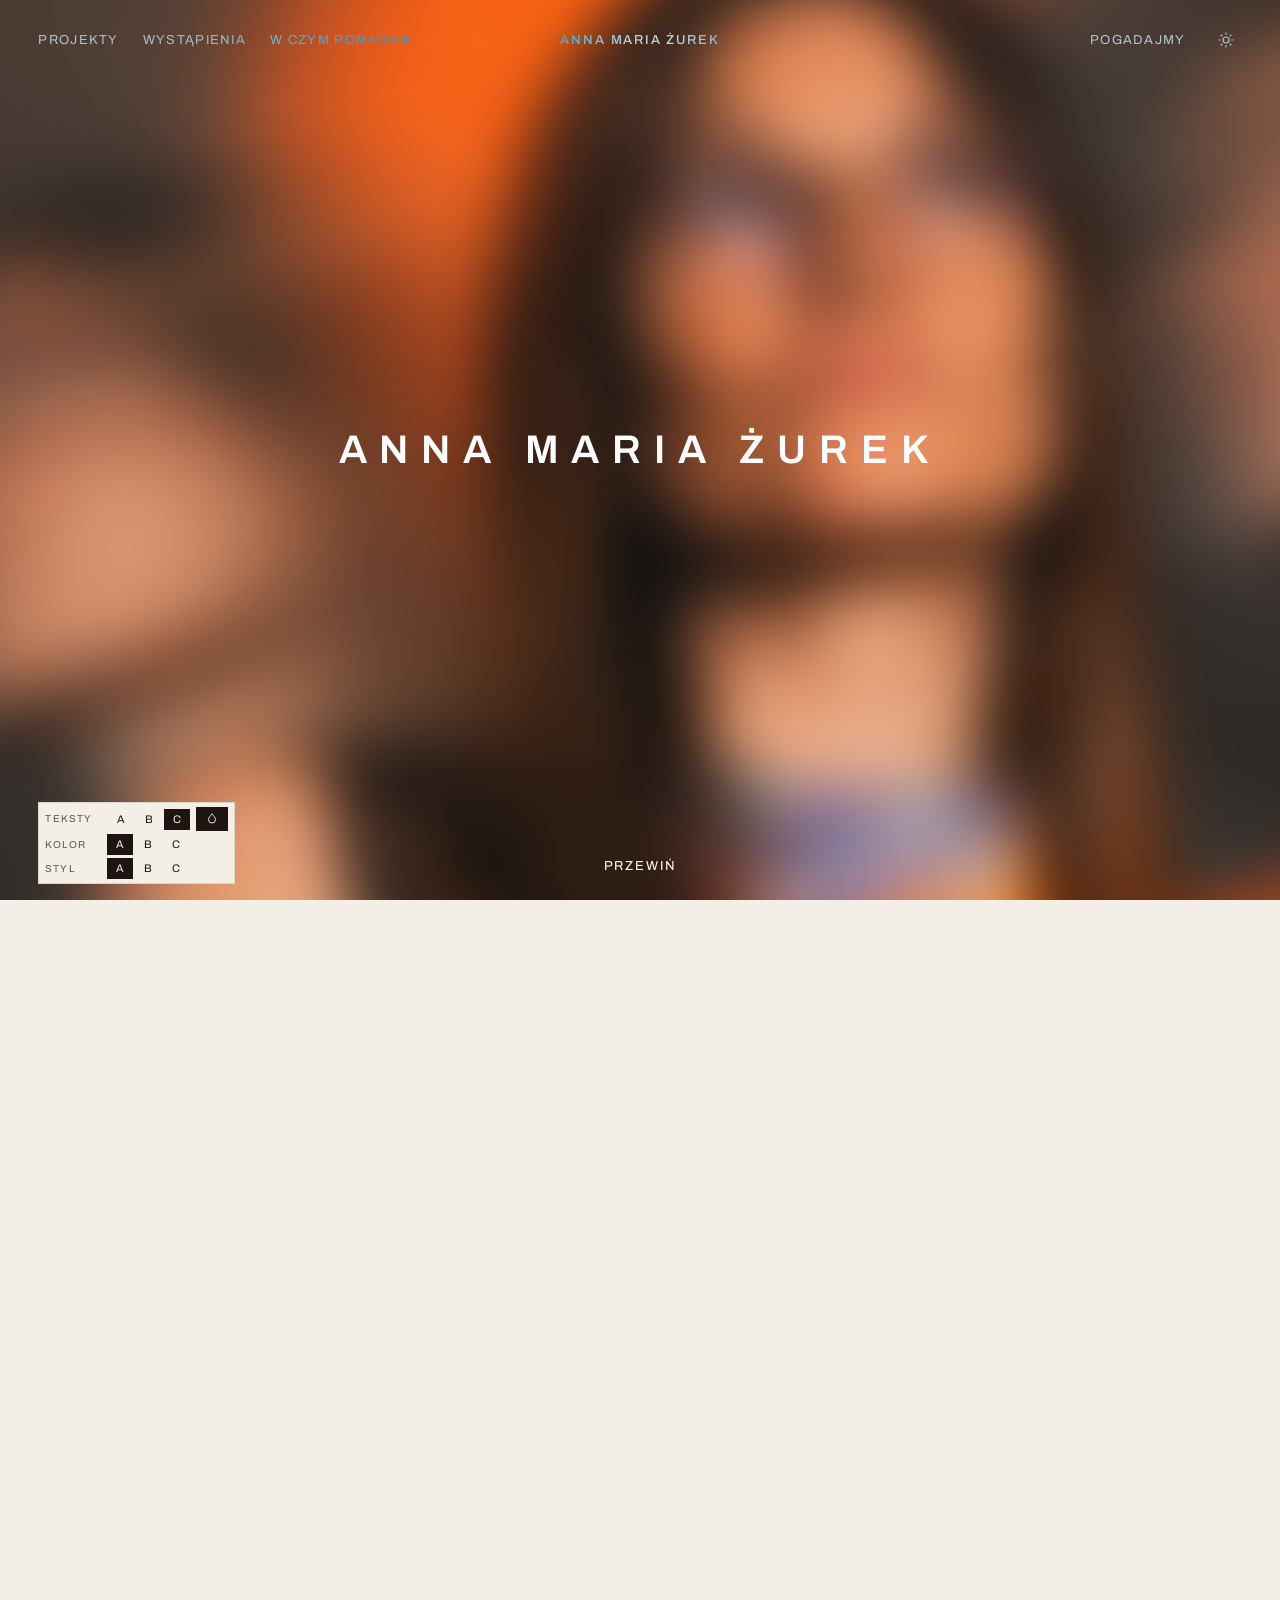
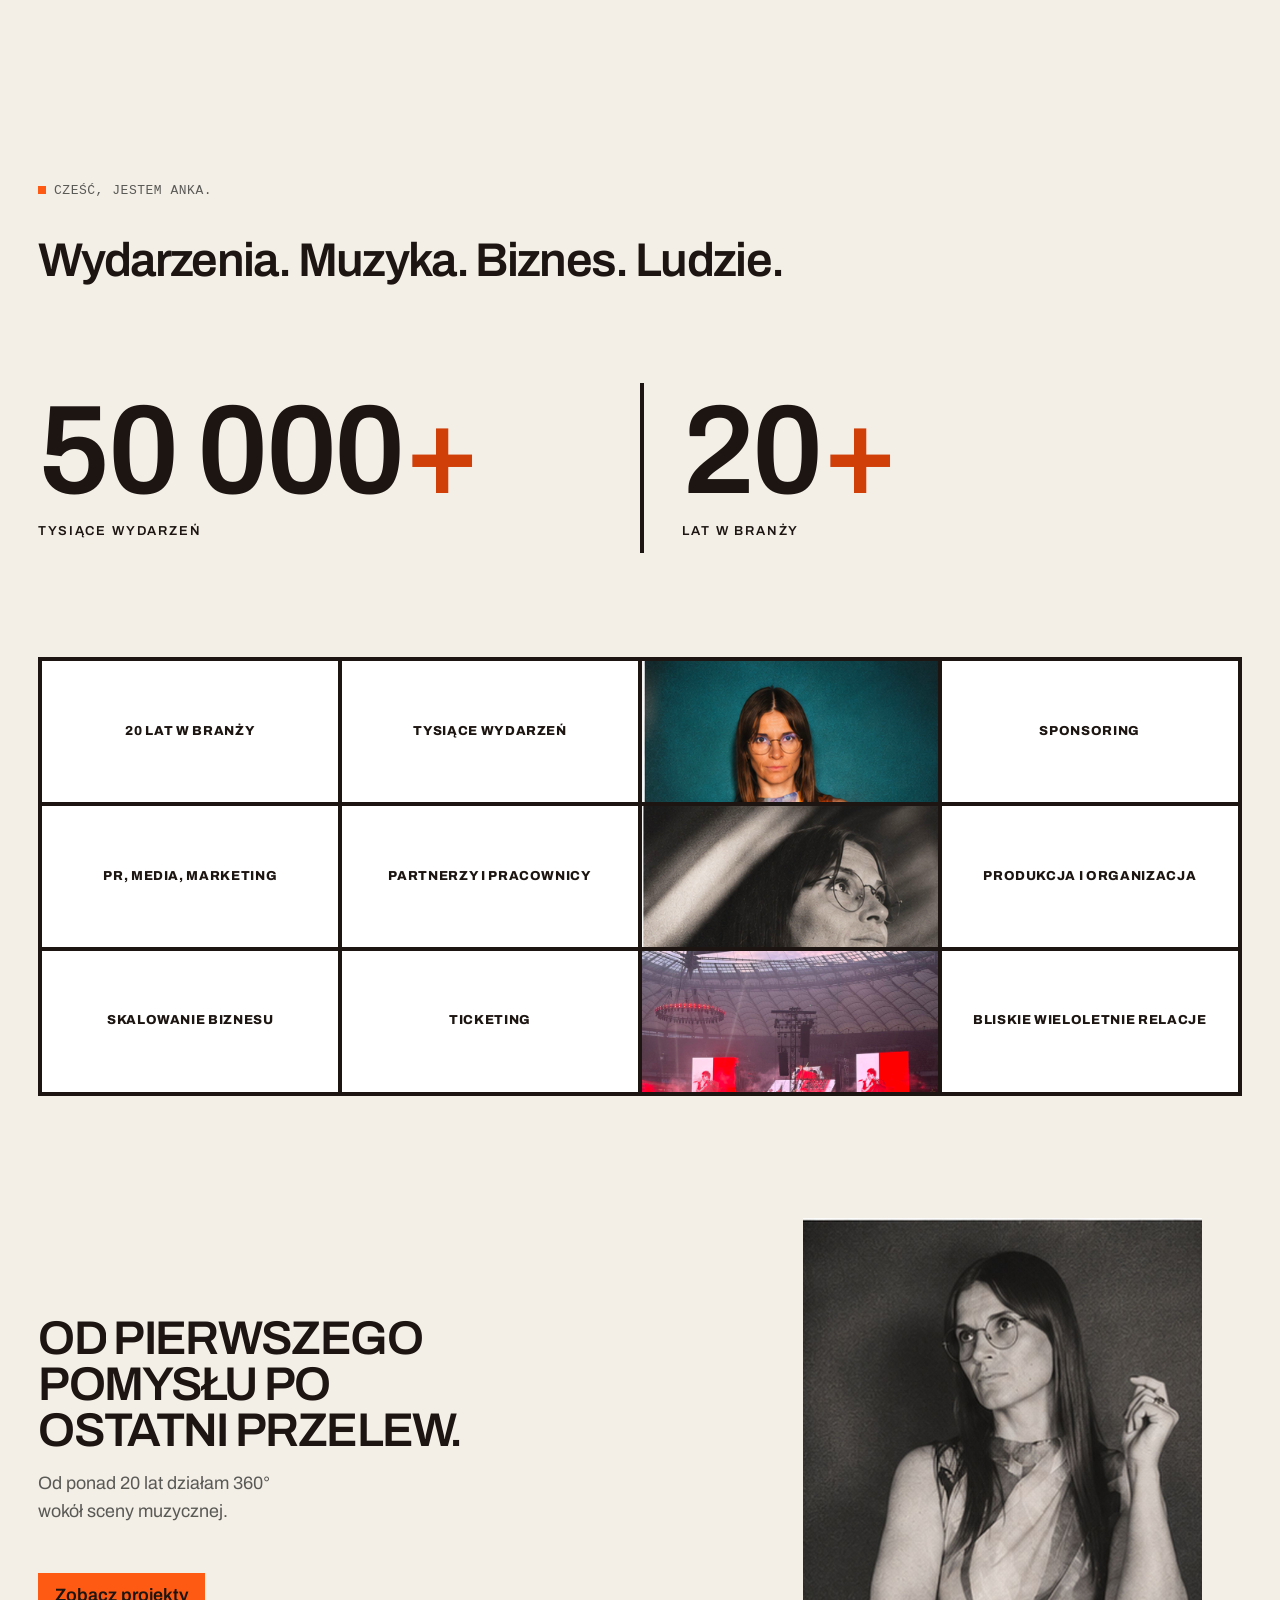
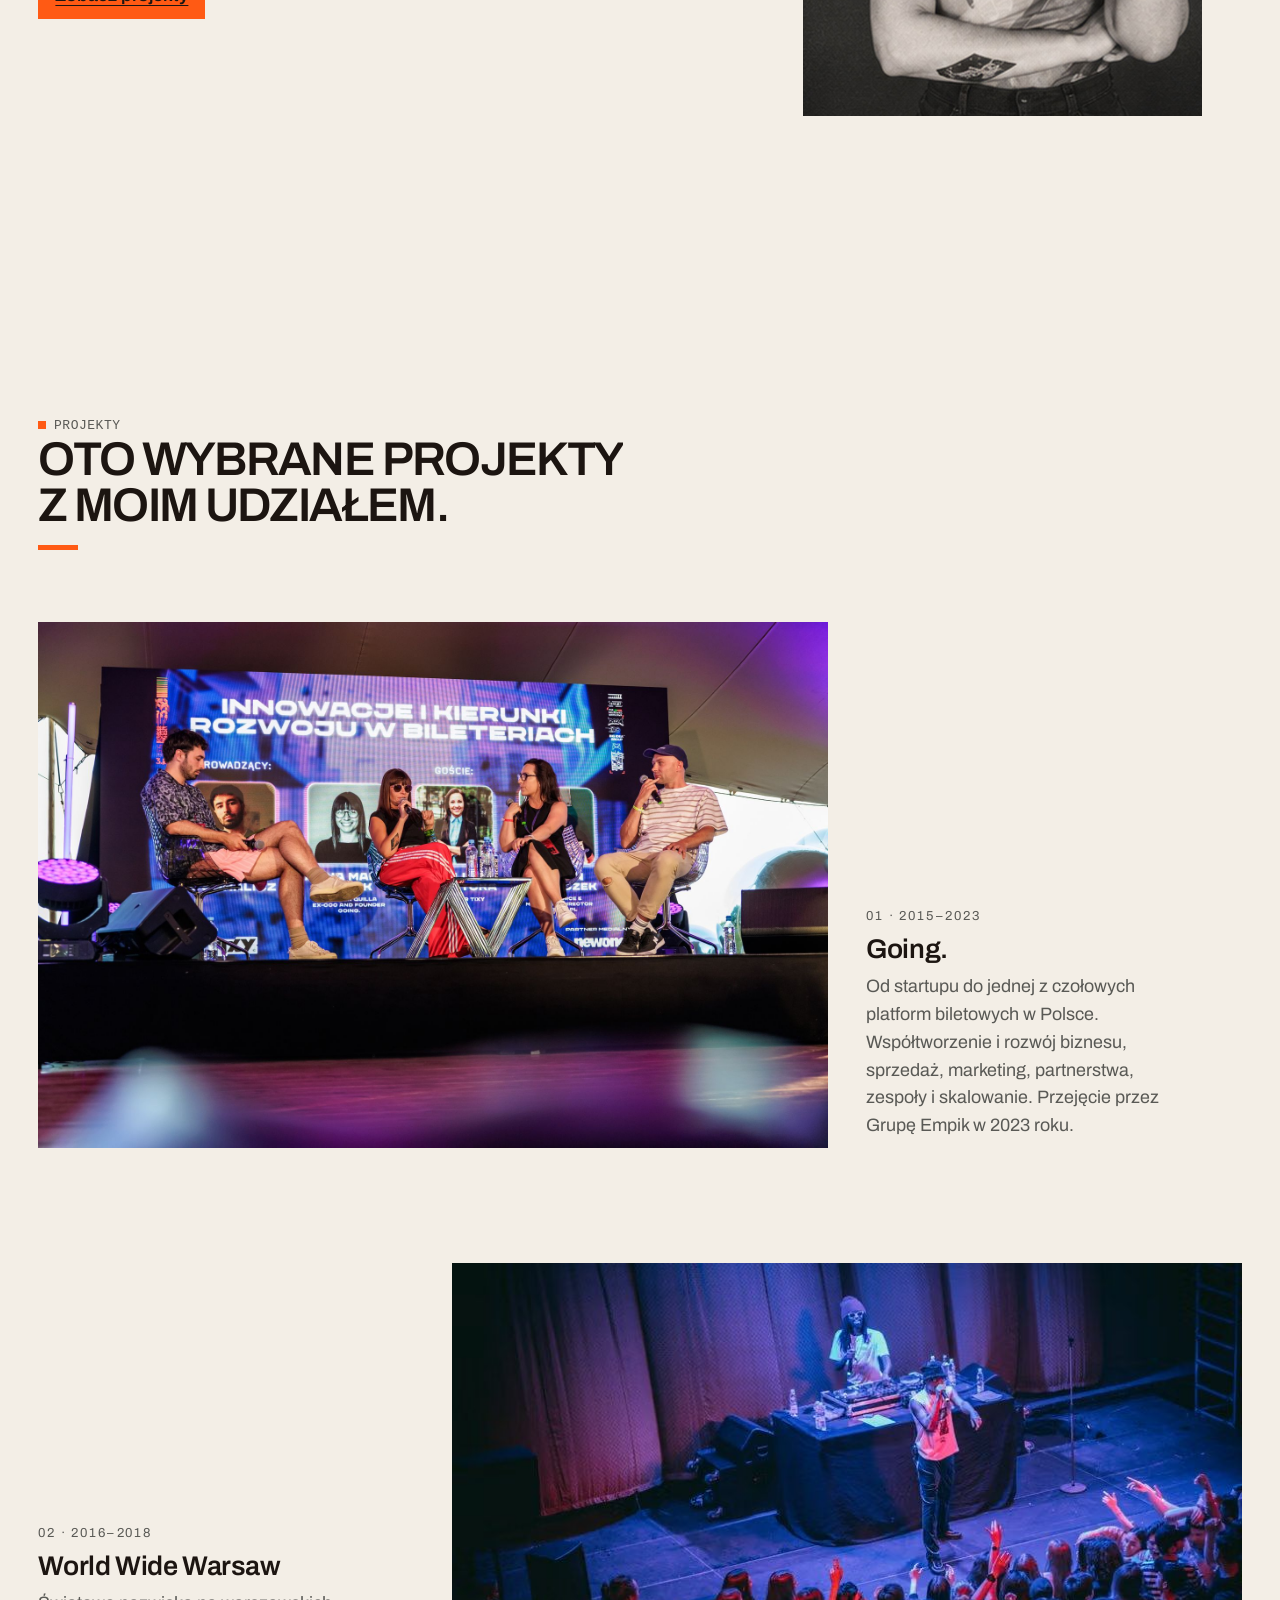
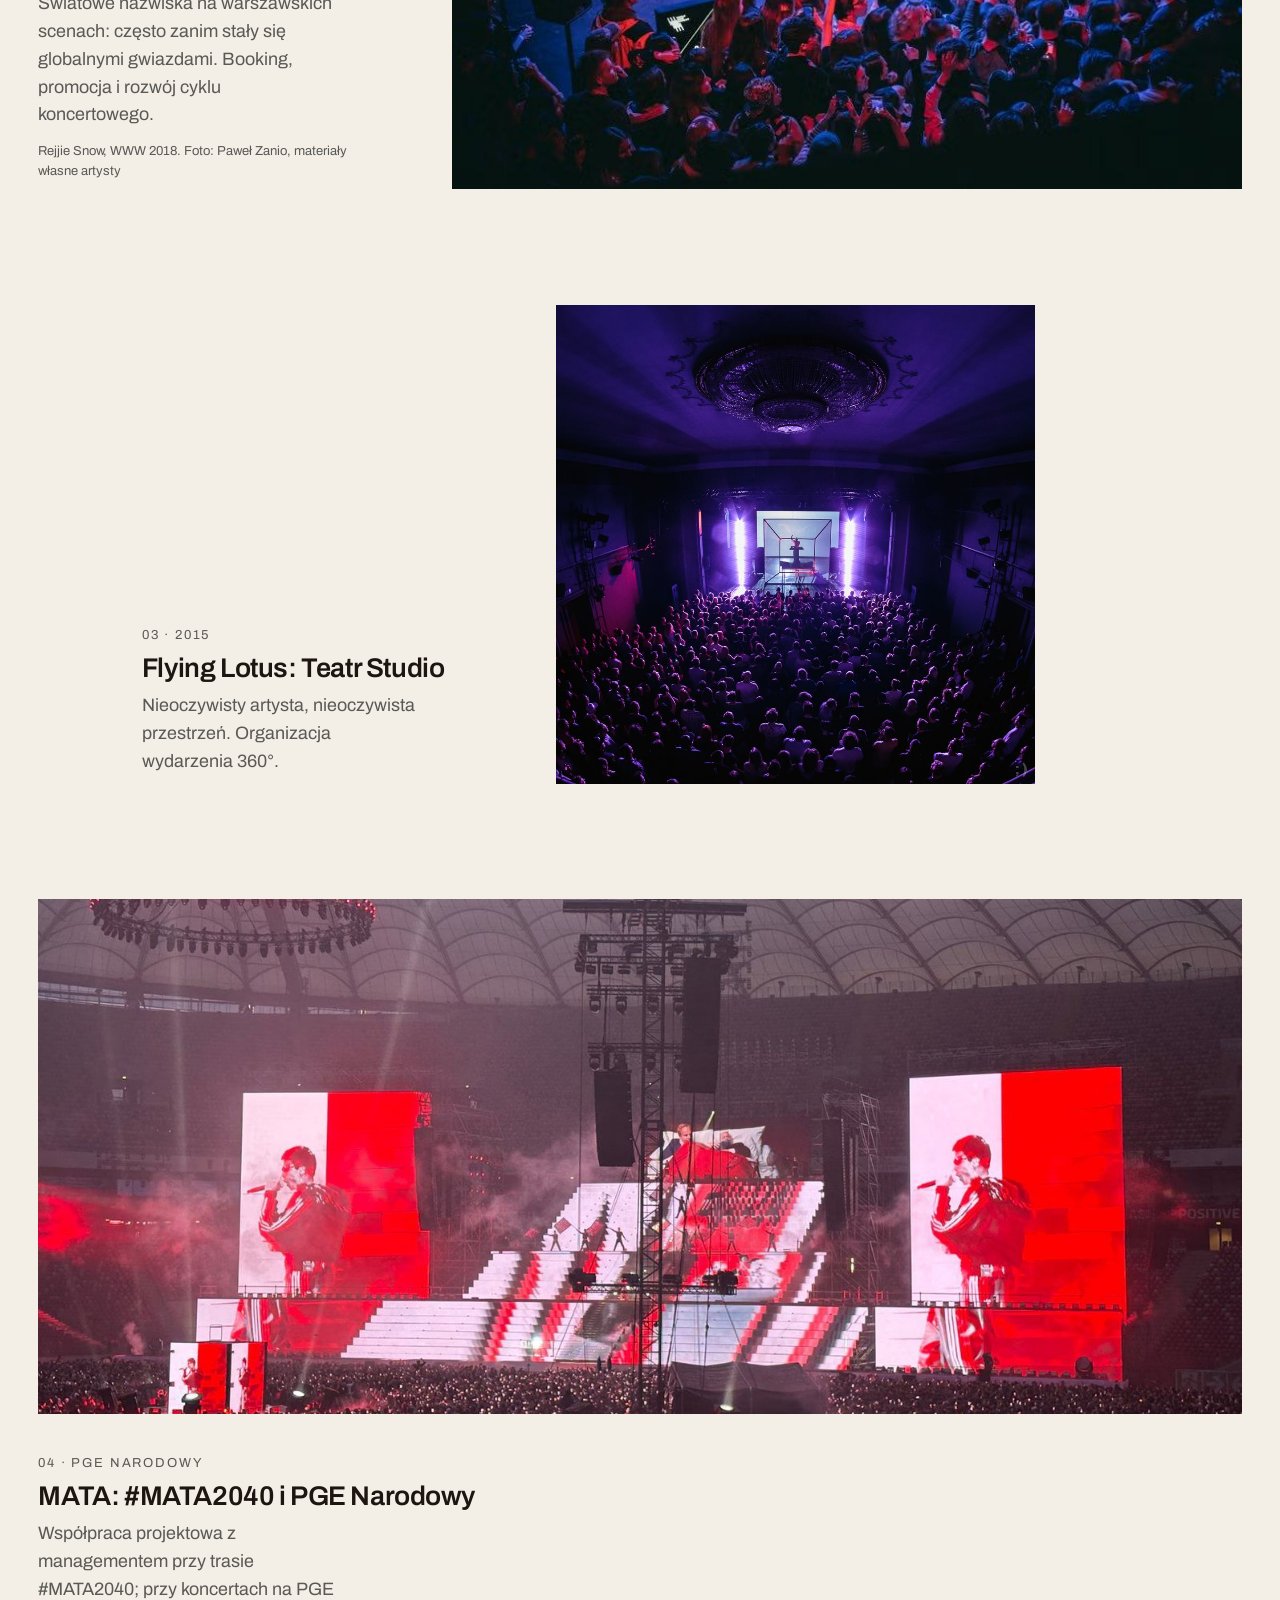
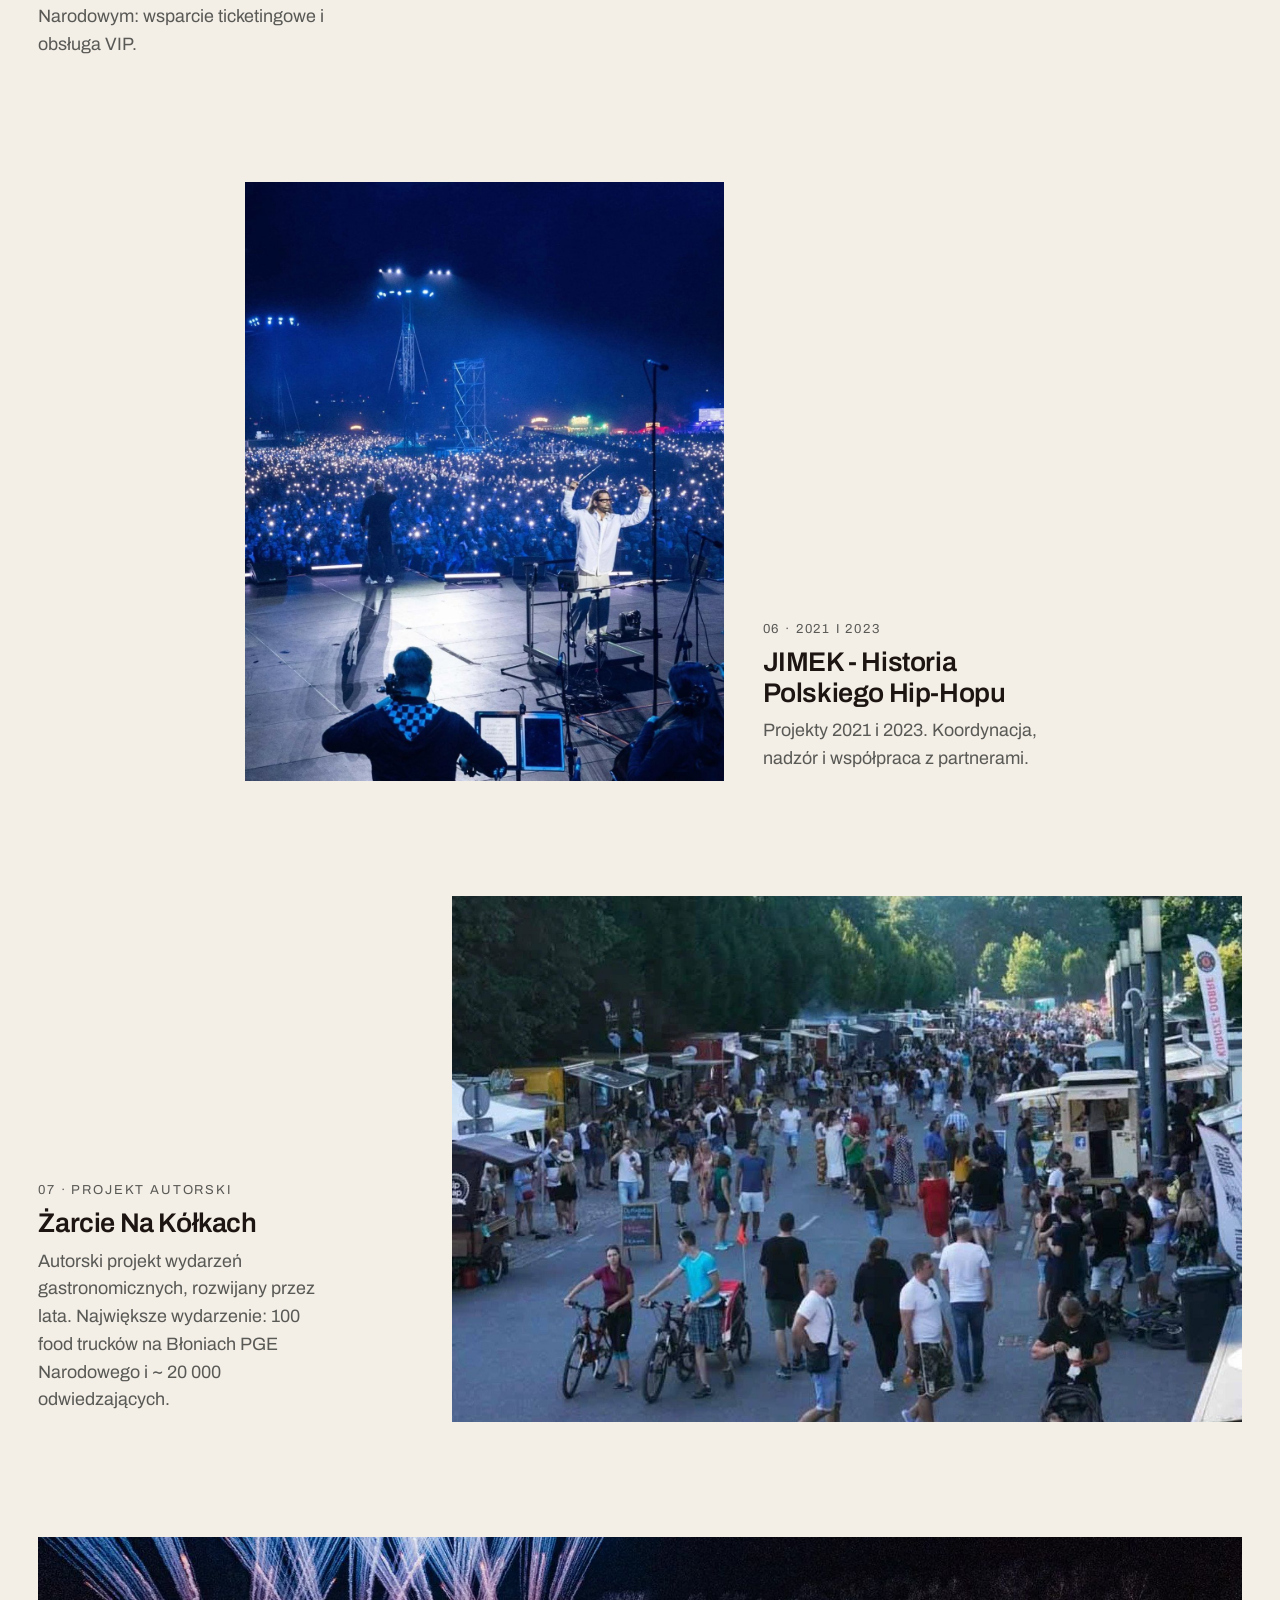
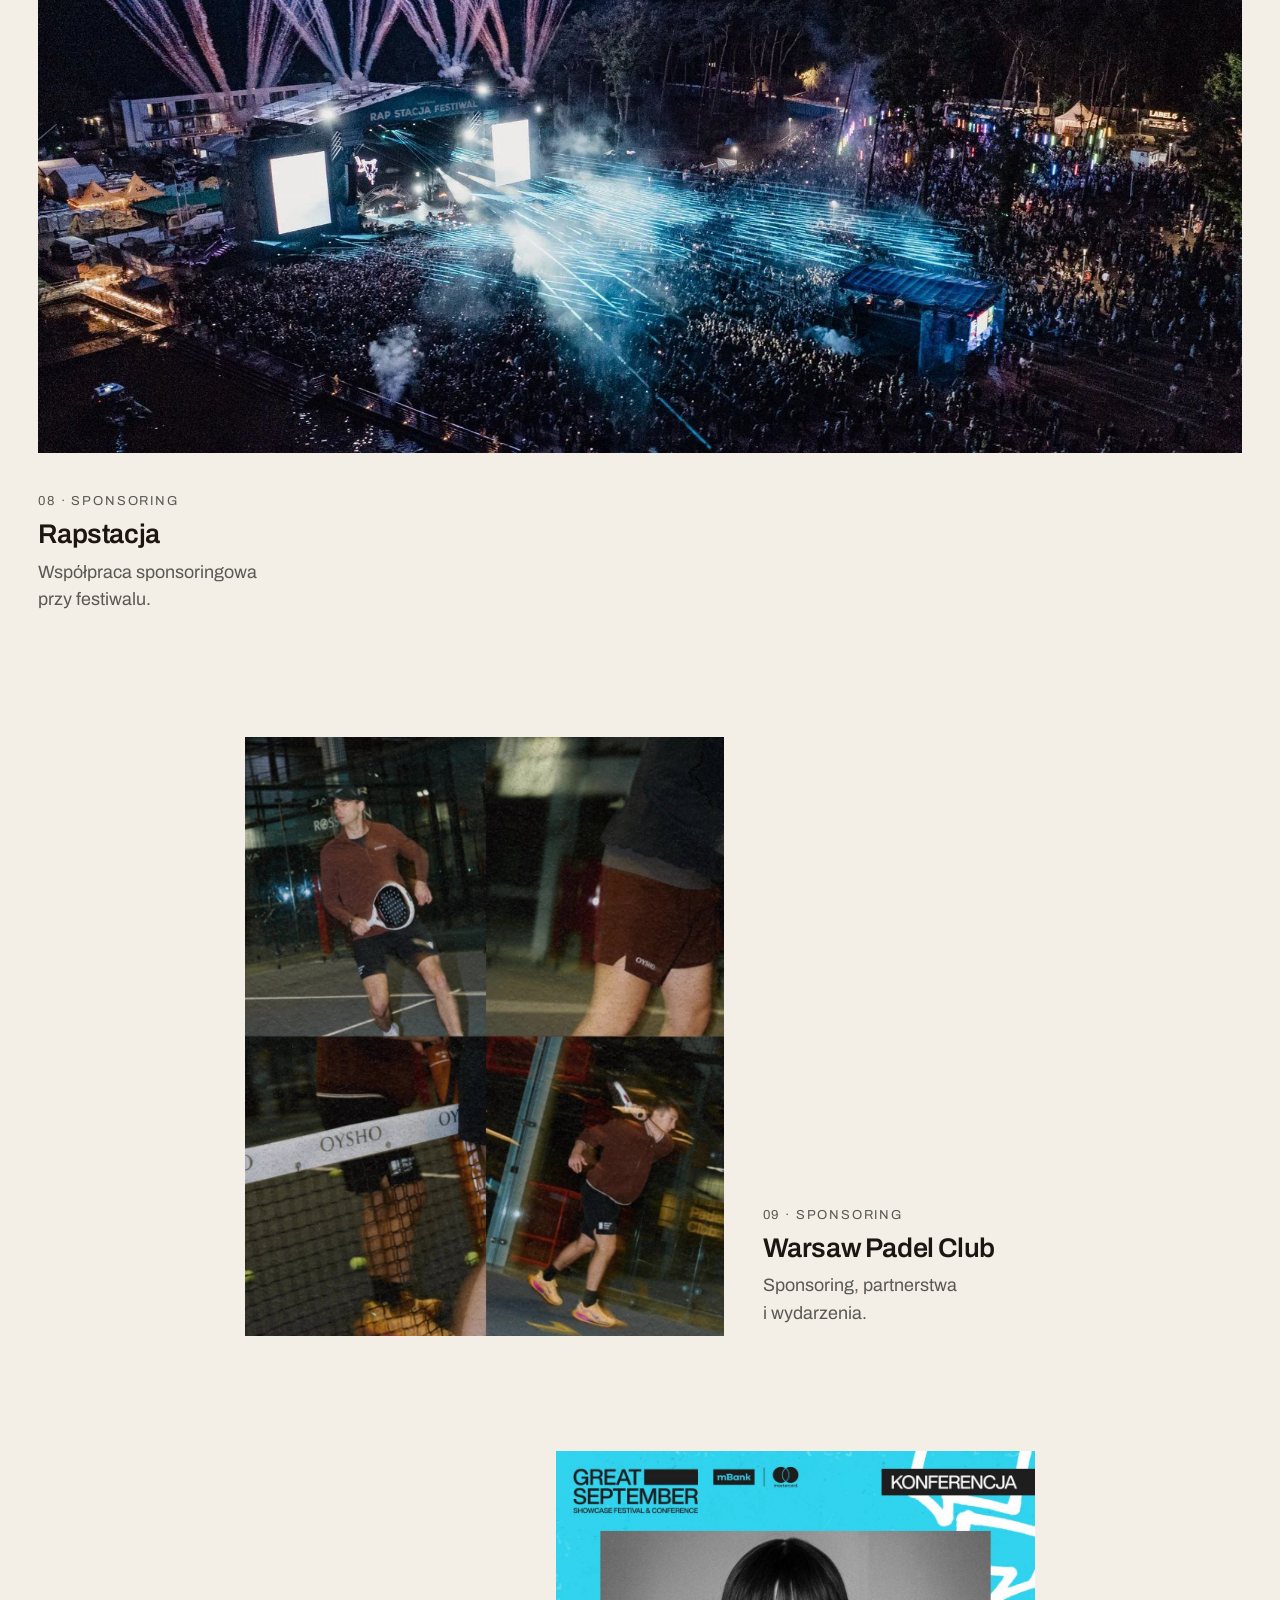
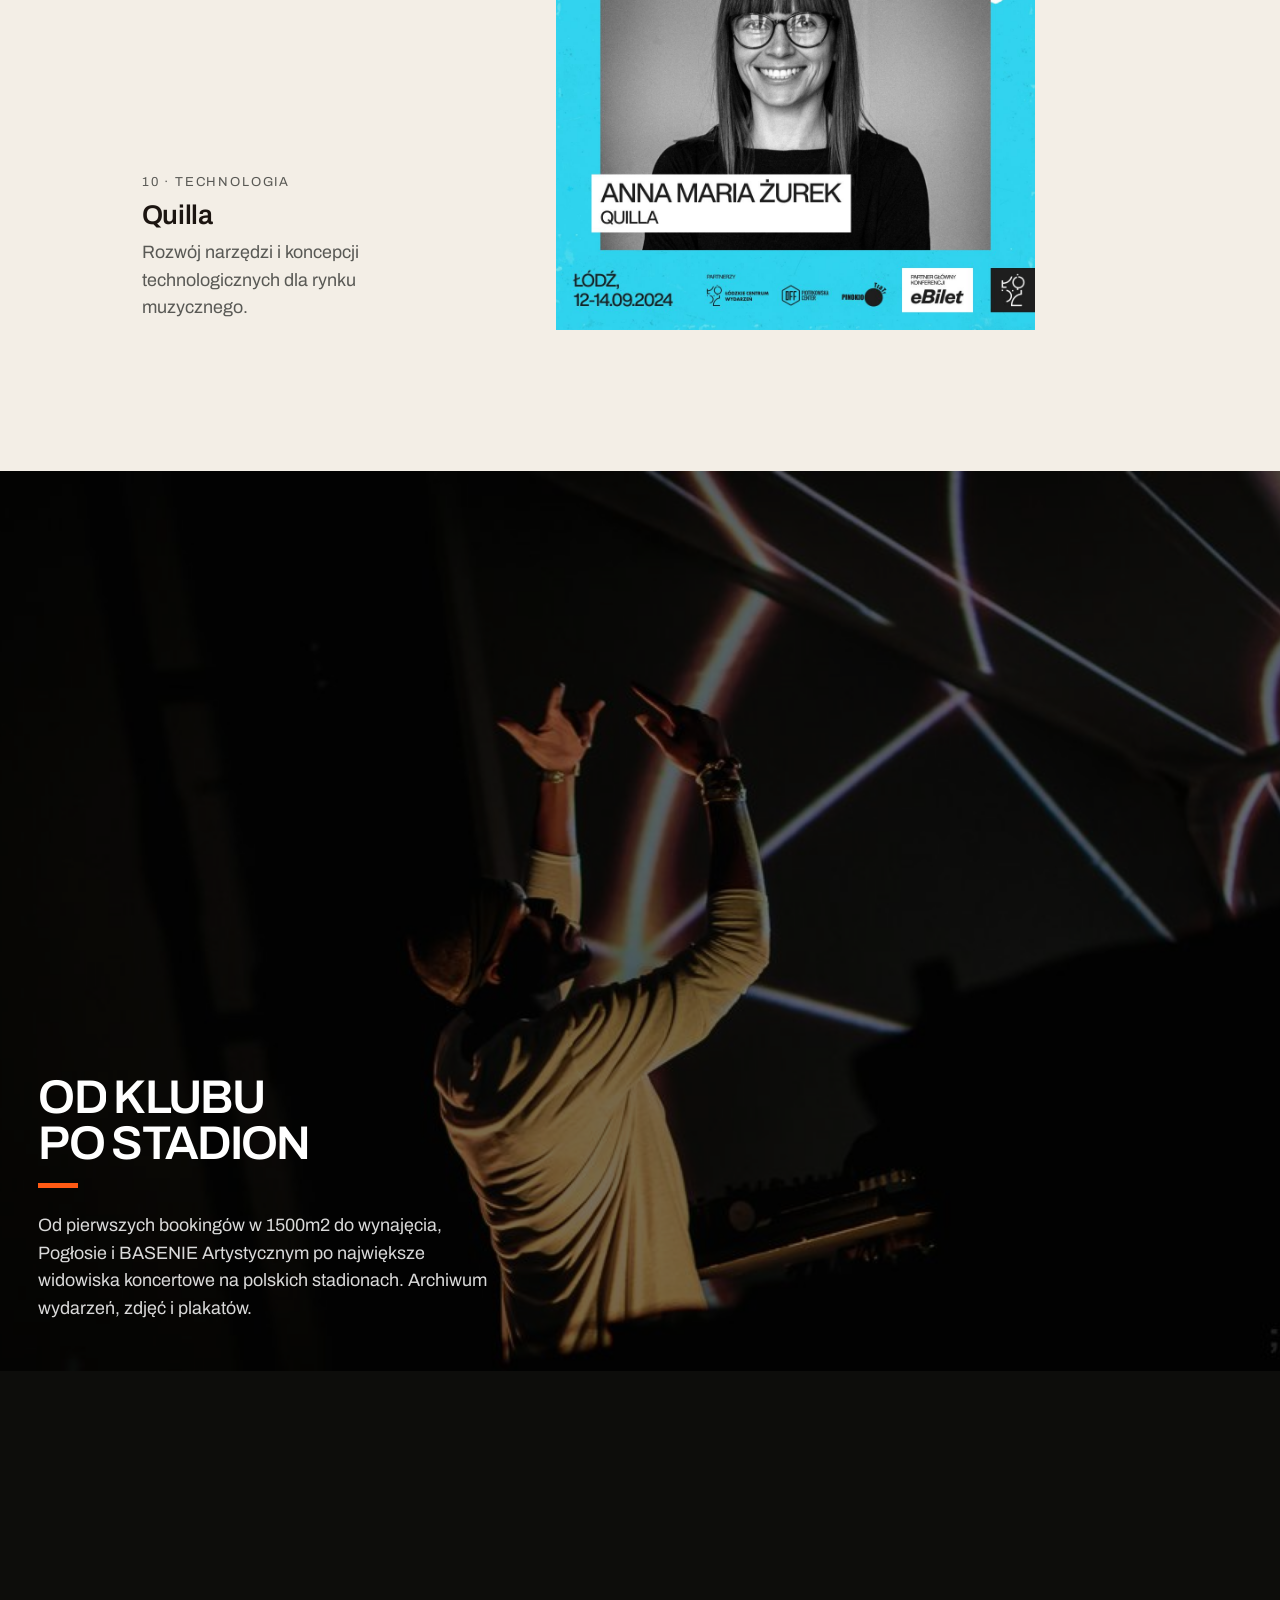
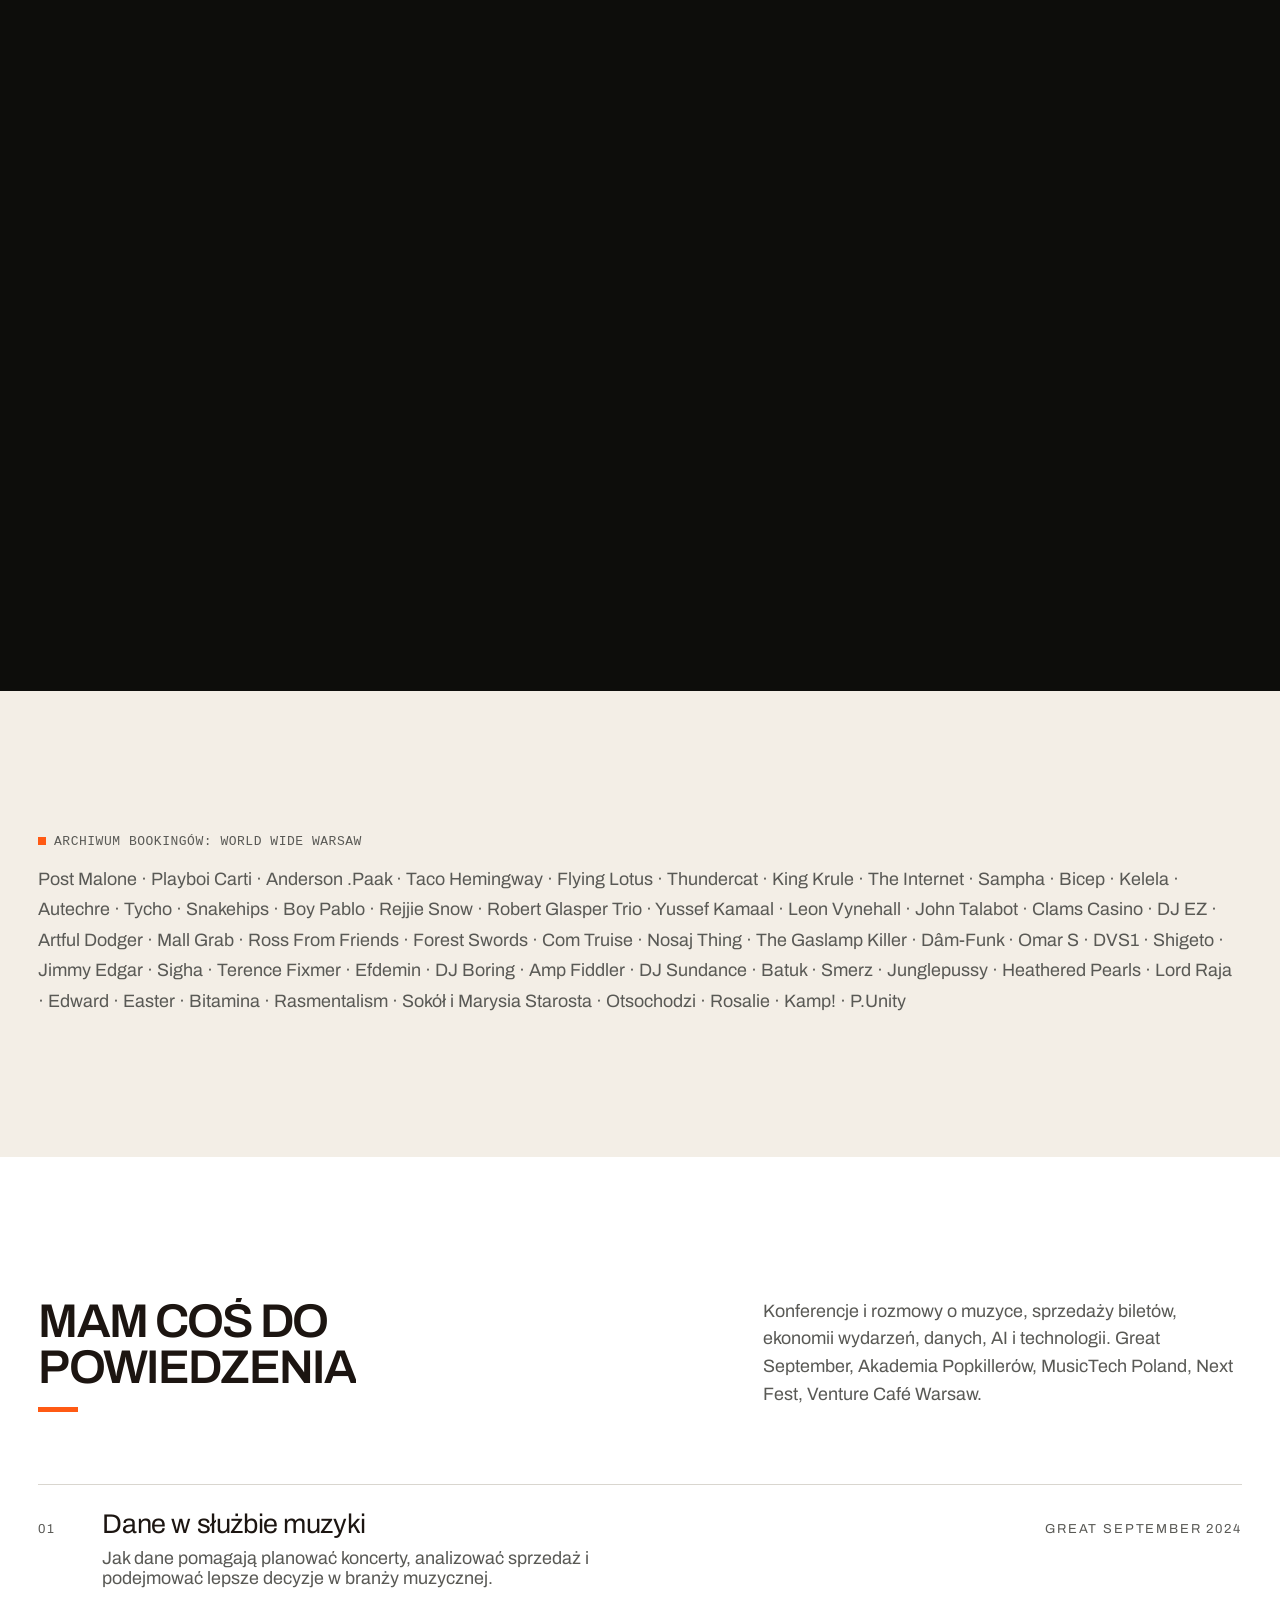
==== commit 470dfc51: "v3: swapping 4x3 slogan grid, WCAG contrast fixes (btn, accent text), rounded containers, glow fades" ====
--- a/site/index.html
+++ b/site/index.html
@@ -72,7 +72,7 @@
           </div>
         </div>
 
-        <ul class="c-only slogans" aria-label="Hasła"><li>20 lat w branży</li><li>Tysiące wydarzeń</li><li>Sponsoring</li><li>PR, media, marketing</li><li>Partnerzy i pracownicy</li><li>Produkcja i organizacja</li><li>Skalowanie biznesu</li><li>Ticketing</li><li>Bliskie wieloletnie relacje</li></ul>
+        <ul class="c-only slogans" aria-label="Hasła"><li><span class="sc">20 lat w branży</span></li><li><span class="sc">Tysiące wydarzeń</span></li><li class="ph"><span class="sc"><img src="assets/img/p-teal-front.jpg" alt="" loading="lazy"></span></li><li><span class="sc">Sponsoring</span></li><li><span class="sc">PR, media, marketing</span></li><li><span class="sc">Partnerzy i pracownicy</span></li><li class="ph"><span class="sc"><img src="assets/img/czb-profil.jpg" alt="" loading="lazy"></span></li><li><span class="sc">Produkcja i organizacja</span></li><li><span class="sc">Skalowanie biznesu</span></li><li><span class="sc">Ticketing</span></li><li class="ph"><span class="sc"><img src="assets/img/mata-pge.jpg" alt="" loading="lazy"></span></li><li><span class="sc">Bliskie wieloletnie relacje</span></li></ul>
 
         <div class="intro__cols">
           <div class="intro__c c-only reveal">
--- a/site/css/tokens.css
+++ b/site/css/tokens.css
@@ -120,6 +120,10 @@
   --accent: #3a1f45; --hot: #4d85ff; --on-hot: #0b0d1c;
 }
 
+/* Kolor akcentu użyty jako TEKST (duże "+", cyfry): ciemniejszy w jasnych motywach, żeby spełnić kontrast WCAG */
+:root { --hot-ink: #d03f08; }
+:root[data-theme="dark"], :root[data-color="c"] { --hot-ink: var(--hot); }
+
 /* ==========================================================================
    Style (przełącznik "Styl"): A = spokojny, B = odważny, C = szeroki i miękki.
    ========================================================================== */
--- a/site/css/base.css
+++ b/site/css/base.css
@@ -51,7 +51,7 @@
   transition: background var(--dur-1) var(--ease), border-color var(--dur-1) var(--ease);
 }
 .btn:hover { border-color: var(--ink); }
-.btn--solid { background: var(--hot); color: #1c1511; border-color: var(--hot); font-weight: 600; }
+.btn--solid { background: var(--hot); color: var(--on-hot); border-color: var(--hot); font-weight: 600; }
 .btn--solid:hover { background: var(--ink); color: var(--bg); border-color: var(--ink); }
 
 :focus-visible {
--- a/site/css/sections.css
+++ b/site/css/sections.css
@@ -32,7 +32,7 @@
 /* ---------- 1. Hero ---------- */
 .hero { --pin-vh: 360; background: var(--bg); color: #fff; }
 .hero__world { --g: 4vmin; position: absolute; left: 50%; top: 50%; width: 0; height: 0; transform: scale(calc(1 - min(1, var(--p) * 2.4) * 0.15)); transform-origin: 0 0; will-change: transform; }
-.hero__glow { position: absolute; inset: -25%; opacity: clamp(0, calc((var(--p) - 0.02) * 5), 1); filter: blur(28px) saturate(1.5); animation: oil 14s ease-in-out infinite alternate;
+.hero__glow { position: absolute; inset: -25%; opacity: clamp(0, min(calc((var(--p) - 0.02) * 5), calc((1 - var(--p)) * 7)), 1); filter: blur(28px) saturate(1.5); animation: oil 14s ease-in-out infinite alternate;
   background:
     radial-gradient(40% 44% at 22% 28%, var(--g1) 0, transparent 70%),
     radial-gradient(36% 40% at 78% 24%, var(--g2) 0, transparent 70%),
@@ -252,7 +252,7 @@
 
 /* ---------- V3: pomarańczowe detale ---------- */
 .h2::after { content: ""; display: block; width: 2.5rem; height: 5px; margin-top: var(--space-4); background: var(--hot); }
-.cnt-plus { color: var(--hot); }
+.cnt-plus { color: var(--hot-ink); }
 .hero__img { object-position: 50% 30%; }
 .site-nav a:hover { text-decoration-color: var(--hot); }
 .footer__cta a:hover { color: var(--hot); text-decoration-color: var(--hot); }
@@ -265,9 +265,15 @@
 .stat__num { font-weight: var(--fw-display); font-stretch: var(--stretch); }
 .stat__label { font-weight: 600; color: var(--ink); }
 
-.slogans { list-style: none; margin: var(--space-6) 0; padding: 0; display: grid; grid-template-columns: repeat(auto-fit, minmax(9.5rem, 1fr)); border: var(--bw) solid var(--ink); border-radius: var(--round); overflow: hidden; background: var(--surface); }
-.slogans li { padding: var(--space-4) var(--space-3); text-align: center; font-size: var(--fs-0); line-height: 1.2; font-weight: 700; letter-spacing: 0.04em; text-transform: uppercase; border-left: calc(var(--bw) / 2) solid var(--ink); border-top: calc(var(--bw) / 2) solid var(--ink); margin: calc(var(--bw) / -4) 0 0 calc(var(--bw) / -4); transition: background var(--dur-1) var(--ease), color var(--dur-1) var(--ease); }
-@media (hover: hover) and (pointer: fine) { .slogans li:hover { background: var(--hot); color: var(--on-hot); } }
+.slogans { list-style: none; margin: var(--space-6) 0; padding: 0; display: grid; grid-template-columns: repeat(2, 1fr); gap: var(--bw); background: var(--ink); border: var(--bw) solid var(--ink); border-radius: var(--round); overflow: hidden; }
+@media (min-width: 40rem) { .slogans { grid-template-columns: repeat(4, 1fr); } }
+.slogans li { position: relative; display: grid; place-items: center; min-height: clamp(6rem, 11vw, 9rem); padding: var(--space-3); background: var(--surface); text-align: center; overflow: hidden; }
+.slogans .sc { display: grid; place-items: center; width: 100%; height: 100%; font-size: var(--fs-0); line-height: 1.2; font-weight: 800; letter-spacing: 0.05em; text-transform: uppercase; transition: opacity 280ms var(--ease-out, cubic-bezier(.23,1,.32,1)), transform 280ms var(--ease-out, cubic-bezier(.23,1,.32,1)); }
+.slogans li.out .sc { opacity: 0; transform: translateY(10px); }
+.slogans li.ph { padding: 0; }
+.slogans li.ph .sc { position: absolute; inset: 0; }
+.slogans li.ph img { width: 100%; height: 100%; object-fit: cover; filter: saturate(1.2) var(--img-grade); }
+@media (prefers-reduced-motion: reduce) { .slogans .sc { transition: none; } }
 
 .intro__cols .intro__c { grid-column: 1 / span 6; align-self: center; display: grid; gap: var(--space-4); }
 @media (max-width: 52rem) { .intro__cols .intro__c { grid-column: 1 / -1; } }
@@ -279,7 +285,8 @@
 .hero__mark { font-weight: var(--fw-display); }
 .h2::after { height: var(--bar-h); border-radius: calc(var(--round) / 3); }
 .btn, .btn--solid { border-radius: calc(var(--round) * 2); }
-.portrait img, .work img, .contact__who img, .hero__tile, .hero__nb, .calendesk-frame { border-radius: var(--round); }
+.portrait, .portrait img, .work__media, .work img, .contact__who img, .hero__tile, .hero__nb, .calendesk-frame { border-radius: var(--round); overflow: hidden; }
+.contact__who img { overflow: visible; }
 .hero__tile::after, .hero__nb::after { content: ""; position: absolute; inset: 0; background: var(--grade-overlay); mix-blend-mode: soft-light; pointer-events: none; }
 :root[data-style="b"] .hero__title { font-size: calc(var(--fs-4) * 1.12); line-height: .92; text-transform: uppercase; }
 :root[data-style="b"] .statement { text-transform: uppercase; }
@@ -298,4 +305,3 @@
 .copy-switch { flex-direction: column; align-items: stretch; gap: 3px; padding: 4px 6px; }
 .cs-row { display: flex; align-items: center; gap: 2px; }
 .cs-row > span { width: 3.4rem; }
-@media (min-width: 64rem) { .slogans { grid-template-columns: repeat(9, 1fr); } }
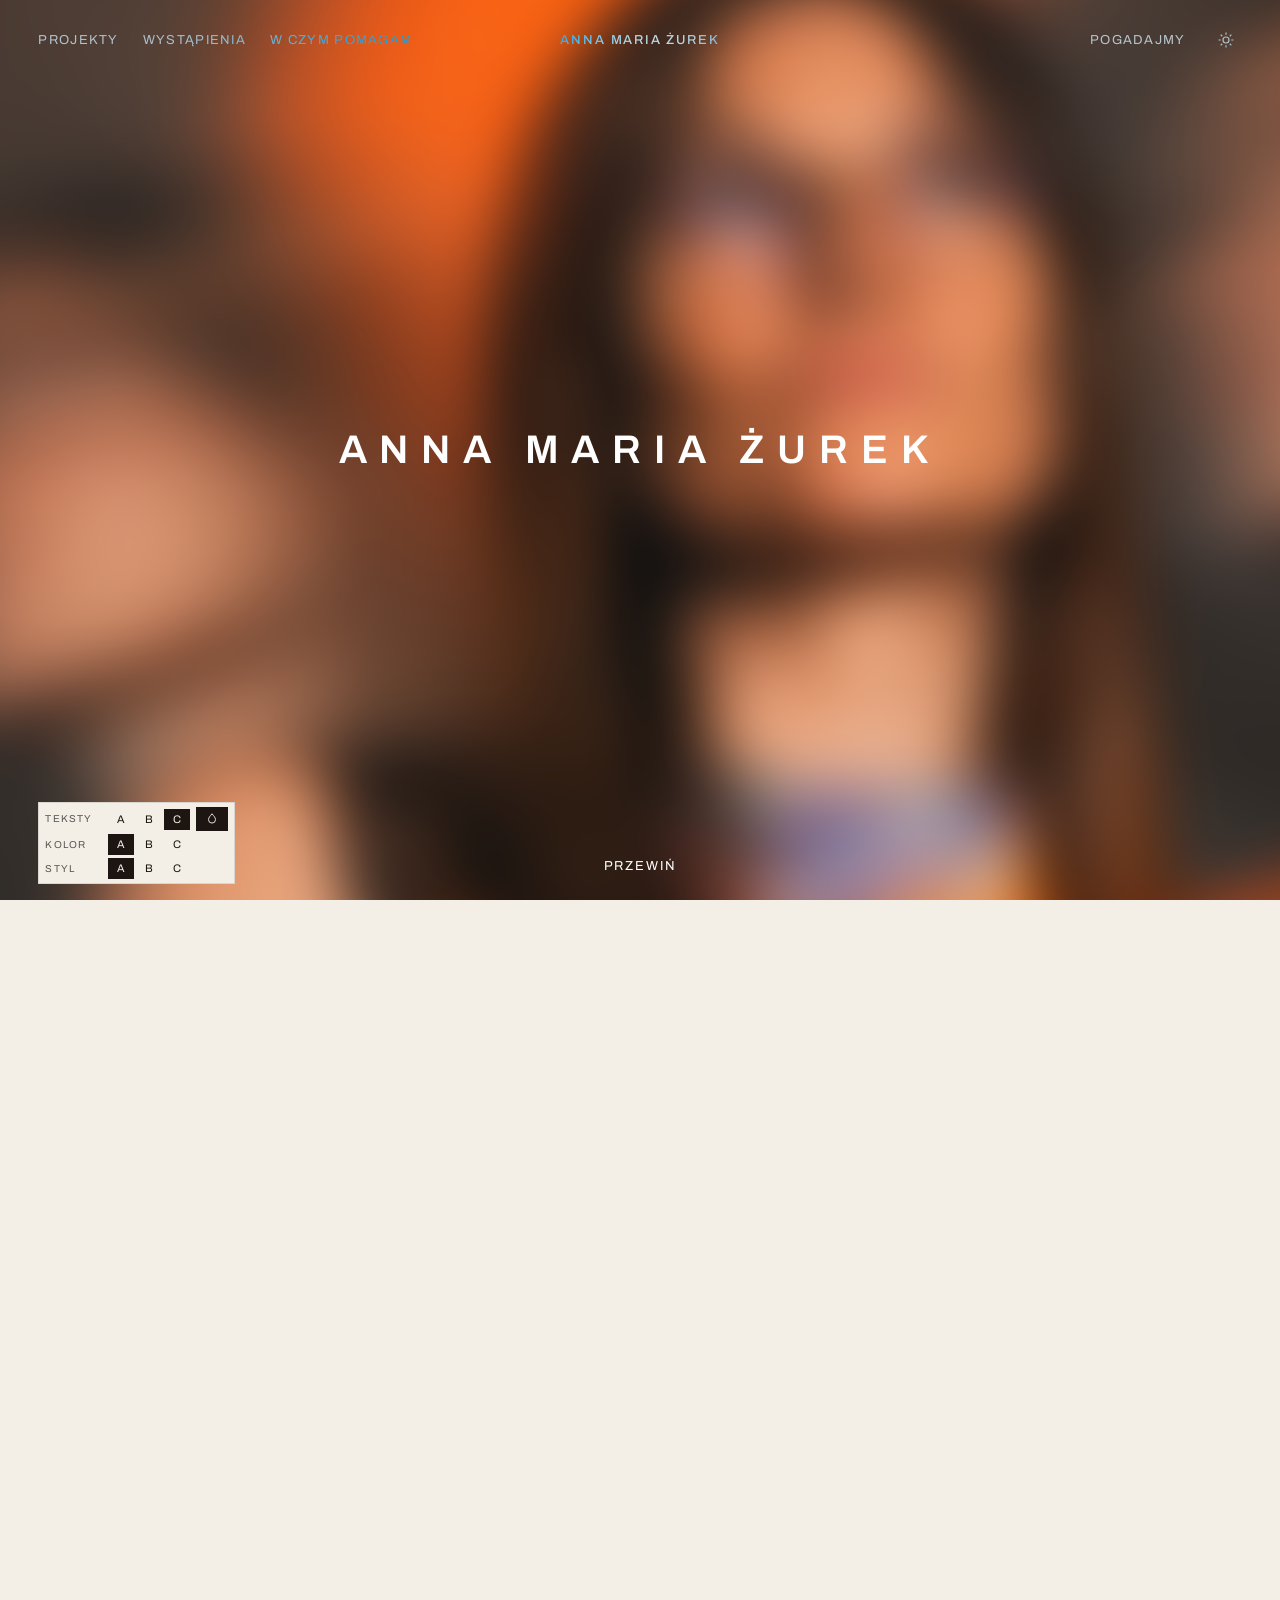
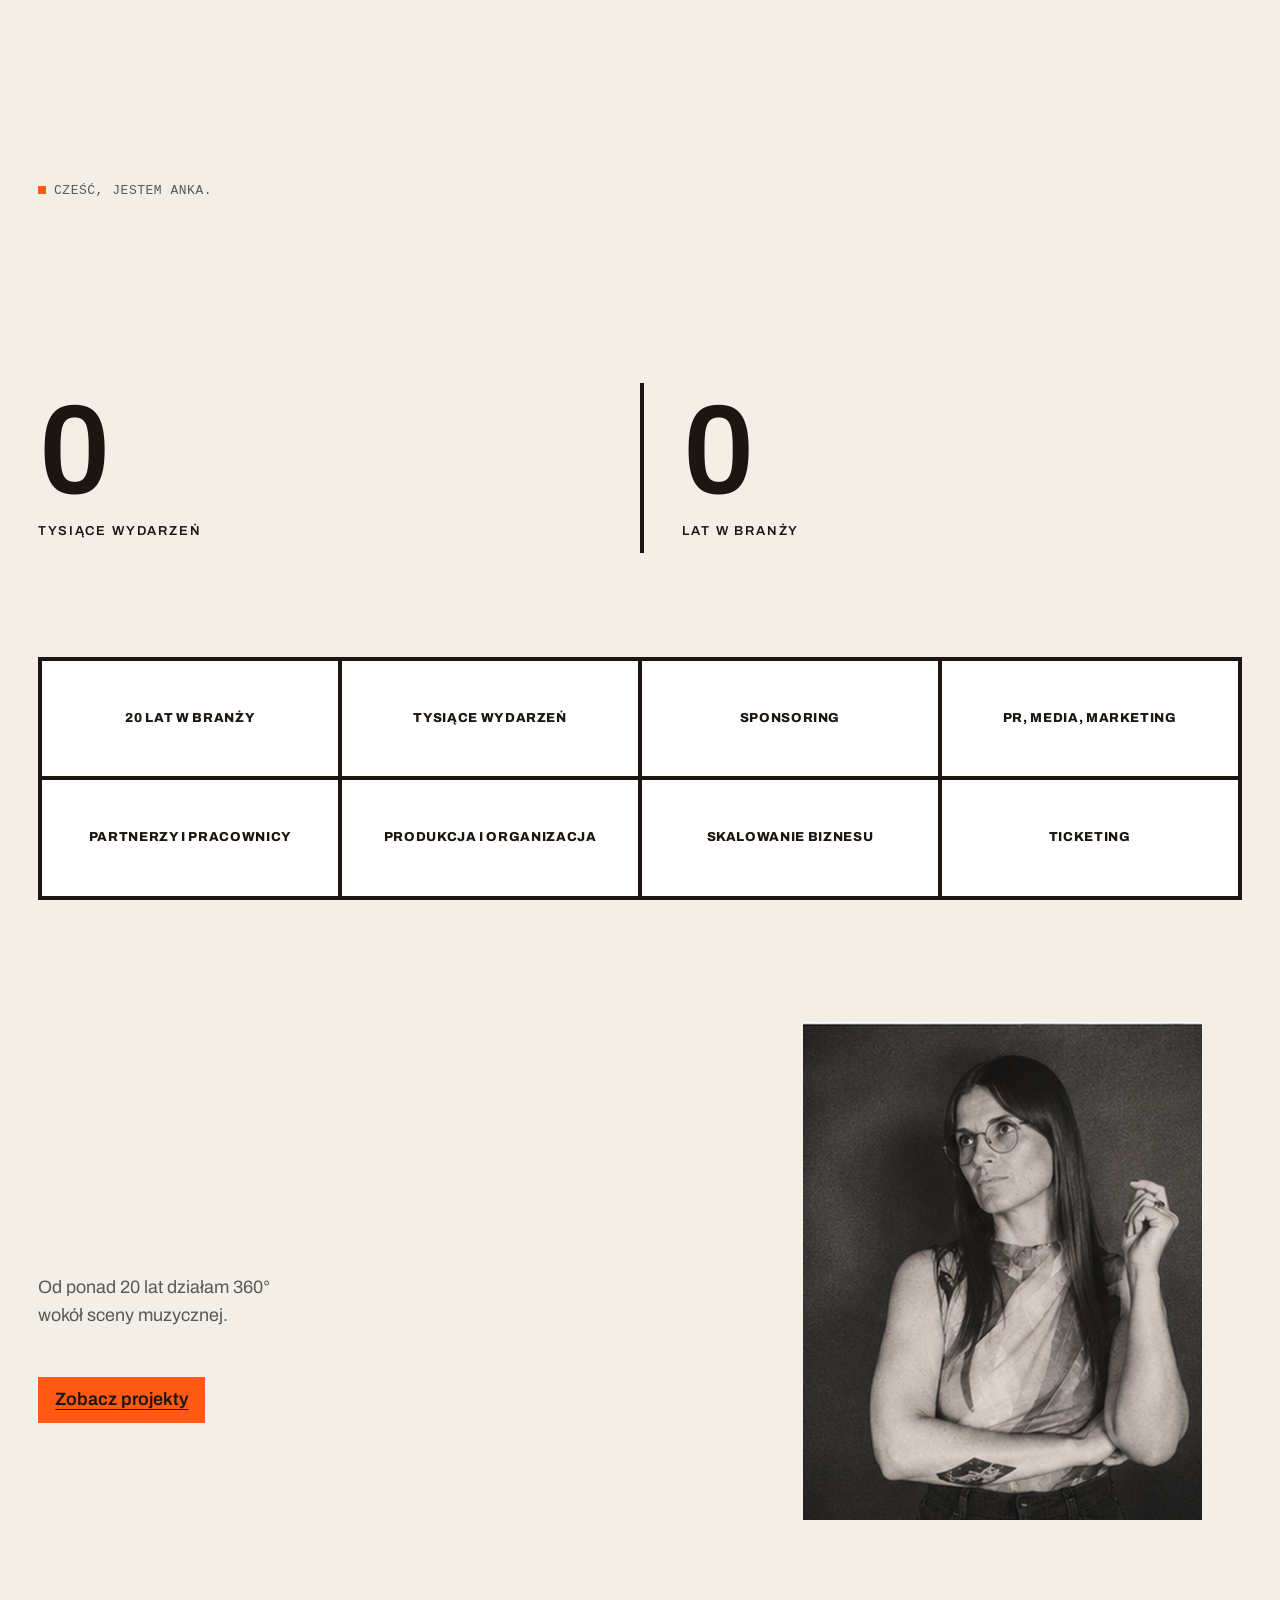
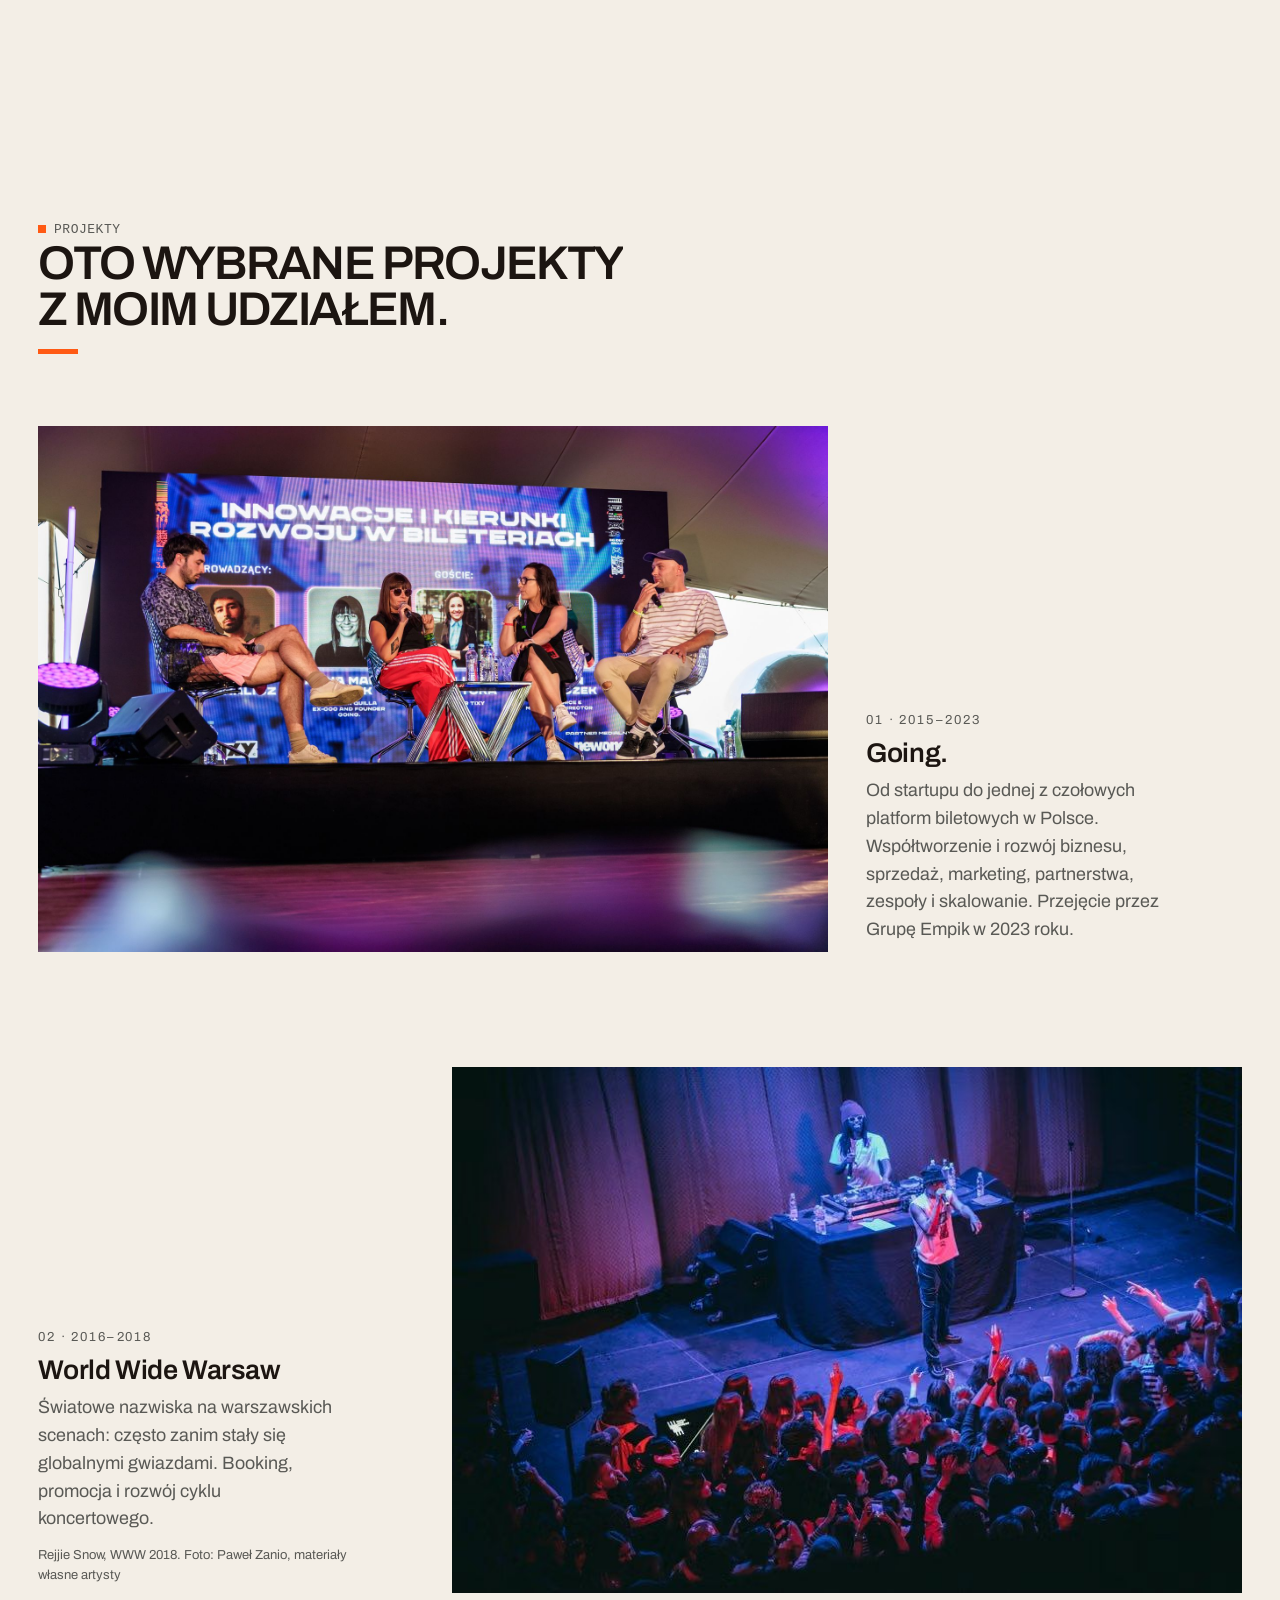
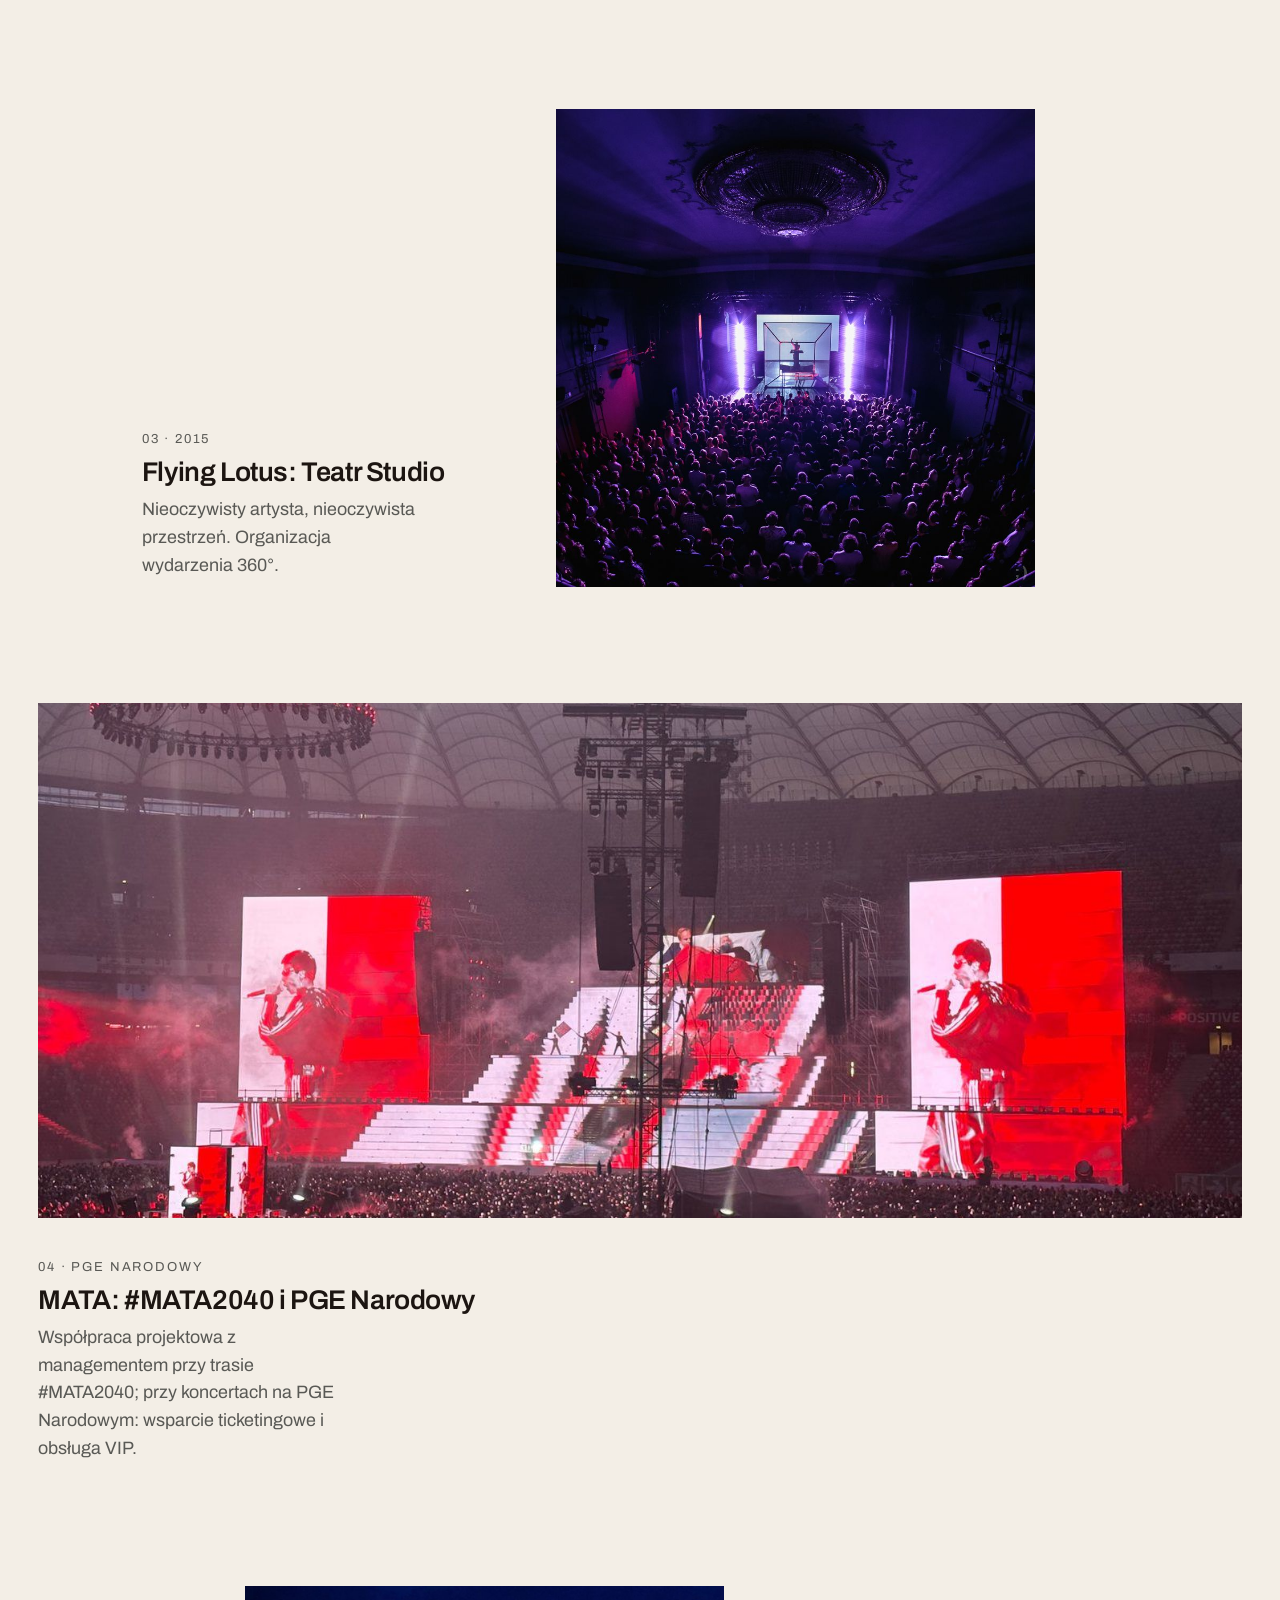
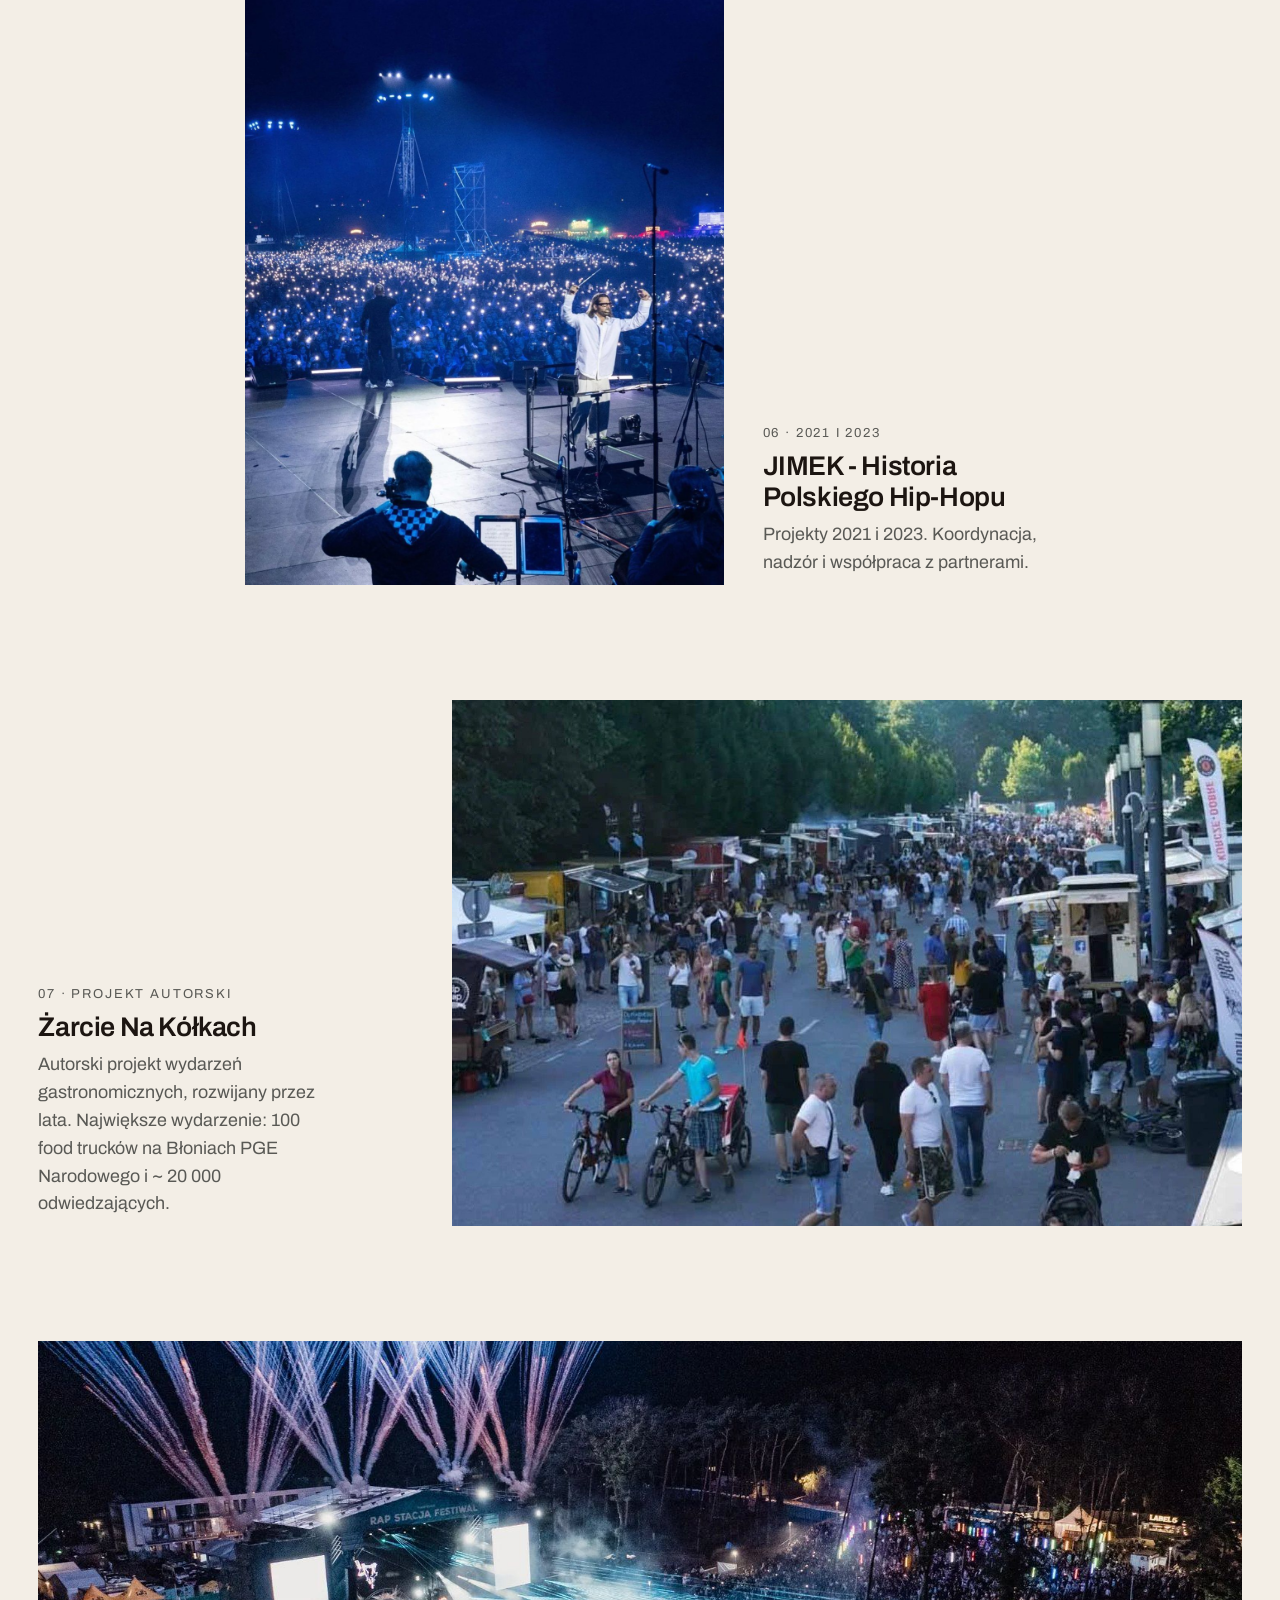
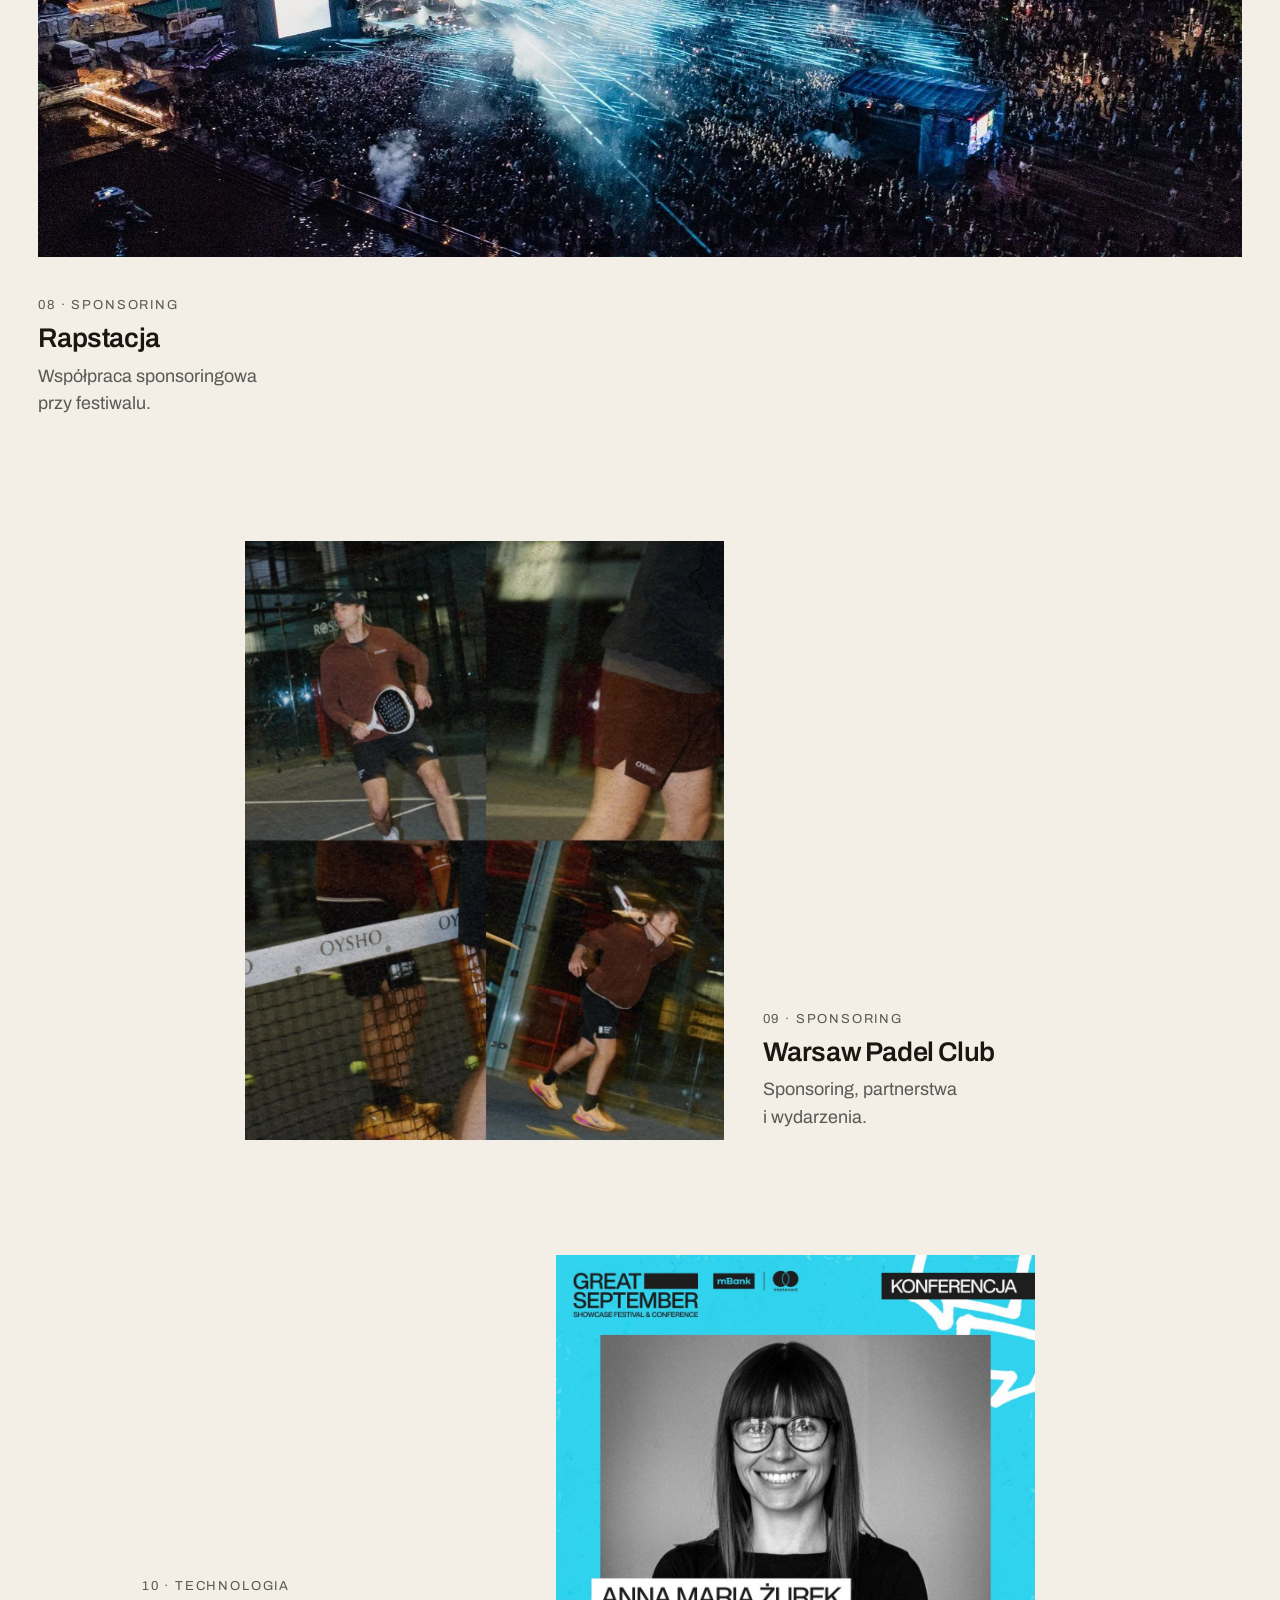
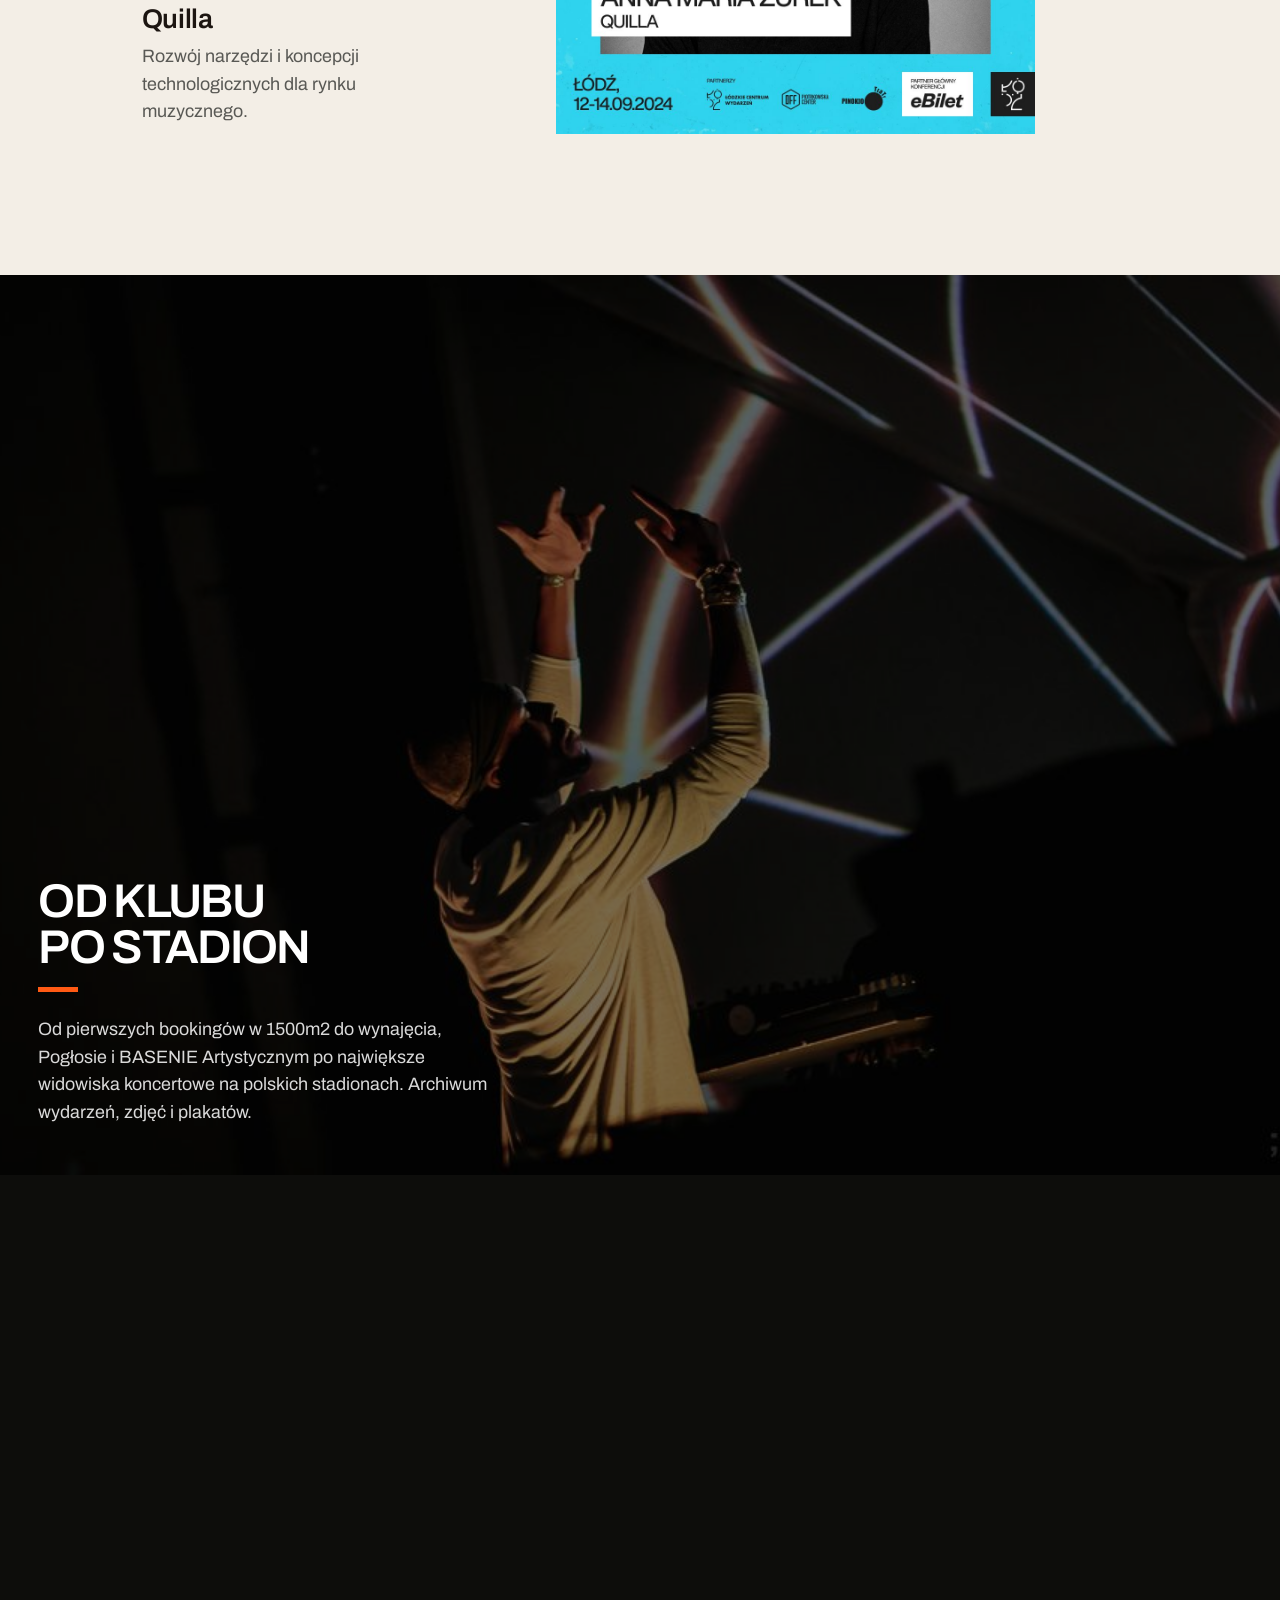
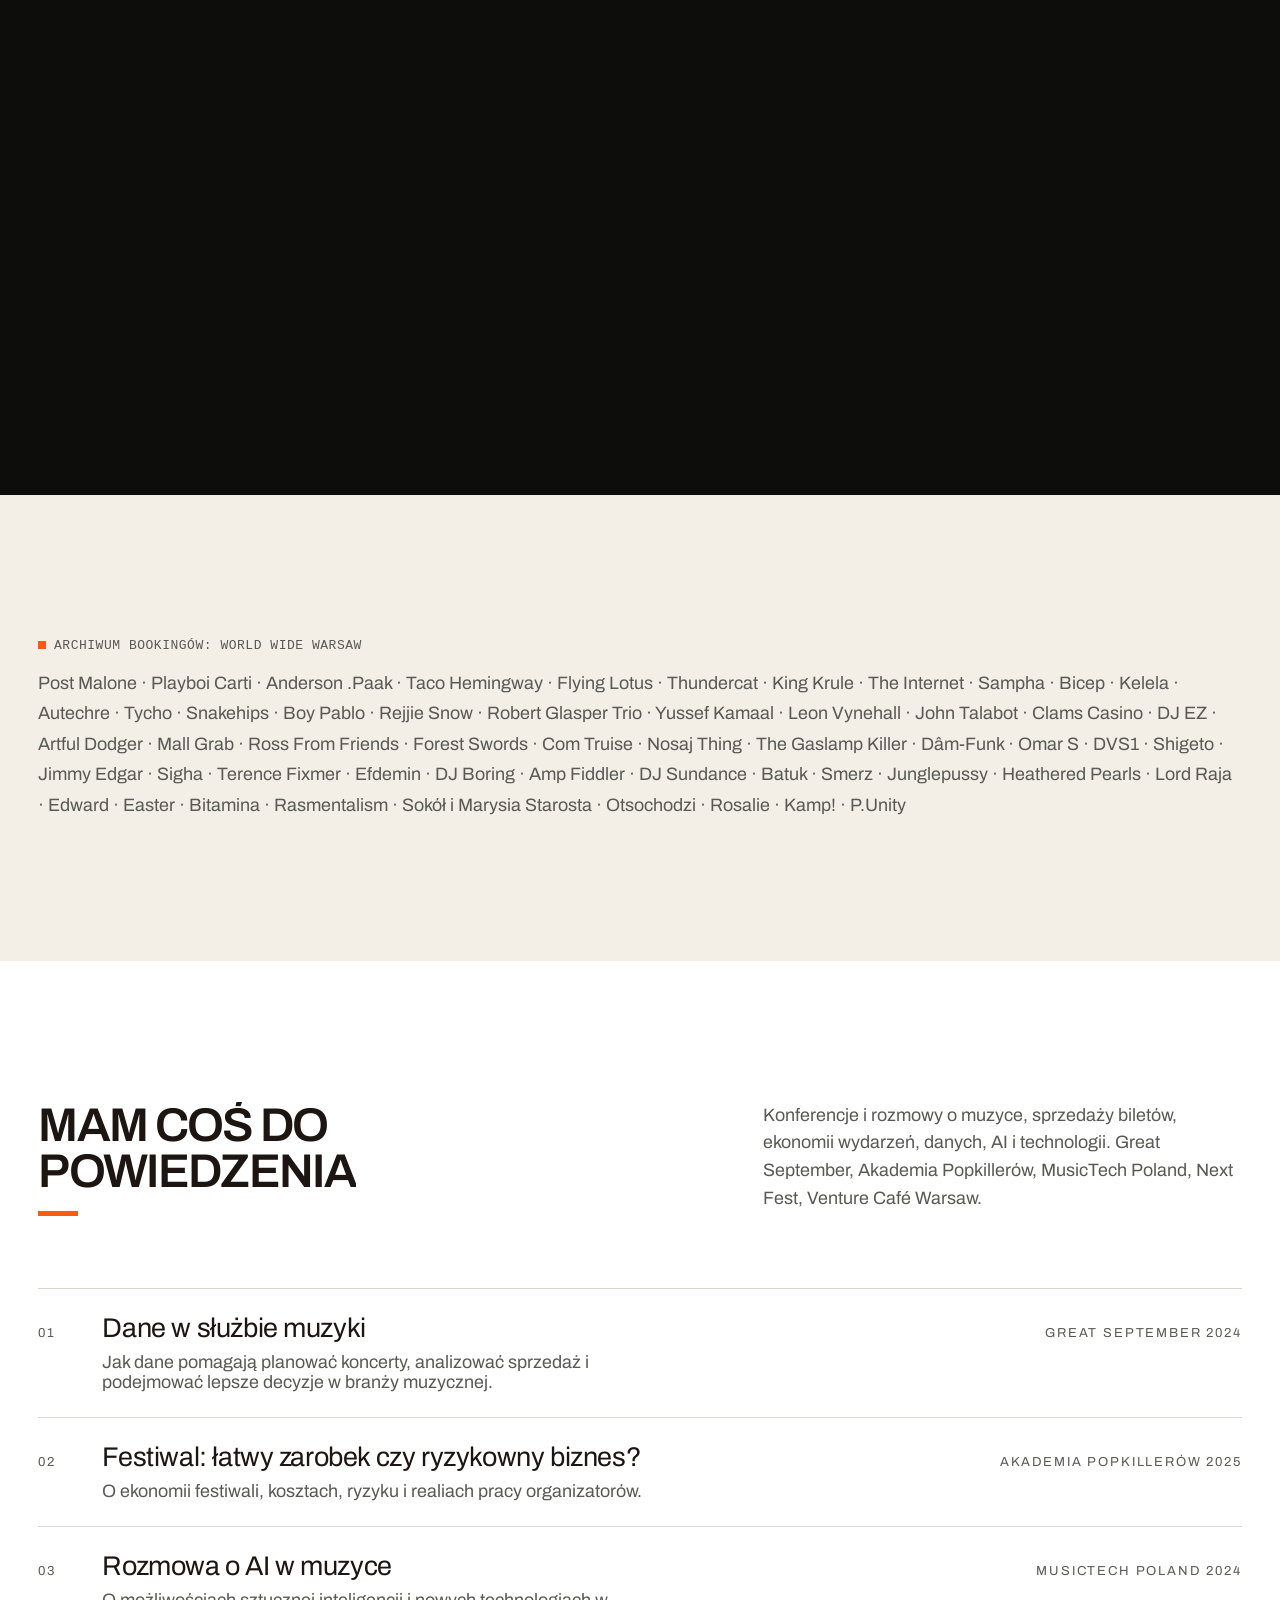
==== commit 44a235f5: "v3: ambilight-style hero glow from neighbouring photos; slogan panel 4x2 words only Co-Authored-By: " ====
--- a/site/index.html
+++ b/site/index.html
@@ -39,7 +39,6 @@
     <!-- 1. HERO: przypięty ekran, zdjęcie wyostrza się przy przewijaniu -->
     <section class="pin hero" id="top" aria-label="Wprowadzenie">
       <div class="pin__stage">
-        <div class="hero__glow" aria-hidden="true"></div>
         <div class="hero__world" aria-hidden="false"><div class="hero__tile">
         <img class="hero__img" src="assets/img/p-orange-portrait.jpg" alt="Anna Maria Żurek, portret w pomarańczowym świetle" fetchpriority="high">
         <div class="hero__shade"></div>
@@ -72,7 +71,7 @@
           </div>
         </div>
 
-        <ul class="c-only slogans" aria-label="Hasła"><li><span class="sc">20 lat w branży</span></li><li><span class="sc">Tysiące wydarzeń</span></li><li class="ph"><span class="sc"><img src="assets/img/p-teal-front.jpg" alt="" loading="lazy"></span></li><li><span class="sc">Sponsoring</span></li><li><span class="sc">PR, media, marketing</span></li><li><span class="sc">Partnerzy i pracownicy</span></li><li class="ph"><span class="sc"><img src="assets/img/czb-profil.jpg" alt="" loading="lazy"></span></li><li><span class="sc">Produkcja i organizacja</span></li><li><span class="sc">Skalowanie biznesu</span></li><li><span class="sc">Ticketing</span></li><li class="ph"><span class="sc"><img src="assets/img/mata-pge.jpg" alt="" loading="lazy"></span></li><li><span class="sc">Bliskie wieloletnie relacje</span></li></ul>
+        <ul class="c-only slogans" aria-label="Hasła" data-pool="Bliskie wieloletnie relacje"><li><span class="sc">20 lat w branży</span></li><li><span class="sc">Tysiące wydarzeń</span></li><li><span class="sc">Sponsoring</span></li><li><span class="sc">PR, media, marketing</span></li><li><span class="sc">Partnerzy i pracownicy</span></li><li><span class="sc">Produkcja i organizacja</span></li><li><span class="sc">Skalowanie biznesu</span></li><li><span class="sc">Ticketing</span></li></ul>
 
         <div class="intro__cols">
           <div class="intro__c c-only reveal">
--- a/site/css/sections.css
+++ b/site/css/sections.css
@@ -32,14 +32,10 @@
 /* ---------- 1. Hero ---------- */
 .hero { --pin-vh: 360; background: var(--bg); color: #fff; }
 .hero__world { --g: 4vmin; position: absolute; left: 50%; top: 50%; width: 0; height: 0; transform: scale(calc(1 - min(1, var(--p) * 2.4) * 0.15)); transform-origin: 0 0; will-change: transform; }
-.hero__glow { position: absolute; inset: -25%; opacity: clamp(0, min(calc((var(--p) - 0.02) * 5), calc((1 - var(--p)) * 7)), 1); filter: blur(28px) saturate(1.5); animation: oil 14s ease-in-out infinite alternate;
-  background:
-    radial-gradient(40% 44% at 22% 28%, var(--g1) 0, transparent 70%),
-    radial-gradient(36% 40% at 78% 24%, var(--g2) 0, transparent 70%),
-    radial-gradient(40% 38% at 70% 78%, var(--g3) 0, transparent 70%),
-    radial-gradient(38% 40% at 26% 74%, var(--g4) 0, transparent 70%),
-    radial-gradient(30% 30% at 50% 50%, var(--g5) 0, transparent 70%); }
-@keyframes oil { 0% { transform: rotate(0) scale(1); } 50% { transform: rotate(14deg) scale(1.12) translate(3%, -2%); } 100% { transform: rotate(-10deg) scale(1.04) translate(-3%, 3%); } }
+/* Ambilight: rozmyte kopie zdjęć za kafelkami; kolory sąsiednich pikseli rozlewają się na ramkę */
+.hero__auras { position: absolute; left: 0; top: 0; opacity: clamp(0, min(calc((var(--p) - 0.02) * 5), calc((1 - var(--p)) * 7)), 1); pointer-events: none; }
+.hero__aura { position: absolute; width: 100vw; height: 100vh; left: calc(-50vw + var(--i, 0) * (100vw + var(--g))); top: calc(-50vh + var(--j, 0) * (100vh + var(--g))); }
+.hero__aura img { width: 100%; height: 100%; object-fit: cover; transform: scale(1.14); filter: blur(44px) saturate(2) brightness(1.05) var(--img-grade); }
 .hero__tile, .hero__nb { position: absolute; width: 100vw; height: 100vh; left: calc(-50vw + var(--i, 0) * (100vw + var(--g))); top: calc(-50vh + var(--j, 0) * (100vh + var(--g))); overflow: hidden; background: #000; }
 .hero__nb { background: #fff; color: #1f1f1c; }
 .hero__nb--accent { background: #e4dccb; }
@@ -227,7 +223,6 @@
 
 /* ---------- Mniej ruchu: bez przypinania, końcowy stan od razu ---------- */
 @media (prefers-reduced-motion: reduce) {
-  .hero__glow { animation: none; }
   .pin { height: auto; --p: 1 !important; }
   .pin__stage { position: relative; height: auto; min-height: 100svh; }
   .hero__img { filter: none; transform: none; }
@@ -240,7 +235,7 @@
 .copy-switch span { color: var(--ink-soft); text-transform: uppercase; letter-spacing: 0.12em; margin-right: 6px; font-size: 0.625rem; }
 .copy-switch button { background: transparent; border: 1px solid transparent; padding: 4px 8px; font-size: 0.6875rem; line-height: 1; }
 .copy-switch .glow-toggle { margin-left: 4px; display: inline-grid; place-items: center; }
-body.no-glow .hero__glow { display: none; }
+body.no-glow .hero__auras { display: none; }
 .copy-switch button[aria-pressed="true"] { border-color: var(--ink); background: var(--ink); color: var(--bg); }
 body:not(.txt-b) .b-only { display: none; }
 body:not(.txt-c) .c-only { display: none; }
@@ -267,12 +262,9 @@
 
 .slogans { list-style: none; margin: var(--space-6) 0; padding: 0; display: grid; grid-template-columns: repeat(2, 1fr); gap: var(--bw); background: var(--ink); border: var(--bw) solid var(--ink); border-radius: var(--round); overflow: hidden; }
 @media (min-width: 40rem) { .slogans { grid-template-columns: repeat(4, 1fr); } }
-.slogans li { position: relative; display: grid; place-items: center; min-height: clamp(6rem, 11vw, 9rem); padding: var(--space-3); background: var(--surface); text-align: center; overflow: hidden; }
+.slogans li { position: relative; display: grid; place-items: center; min-height: clamp(5.5rem, 9vw, 8rem); padding: var(--space-3); background: var(--surface); text-align: center; overflow: hidden; }
 .slogans .sc { display: grid; place-items: center; width: 100%; height: 100%; font-size: var(--fs-0); line-height: 1.2; font-weight: 800; letter-spacing: 0.05em; text-transform: uppercase; transition: opacity 280ms var(--ease-out, cubic-bezier(.23,1,.32,1)), transform 280ms var(--ease-out, cubic-bezier(.23,1,.32,1)); }
 .slogans li.out .sc { opacity: 0; transform: translateY(10px); }
-.slogans li.ph { padding: 0; }
-.slogans li.ph .sc { position: absolute; inset: 0; }
-.slogans li.ph img { width: 100%; height: 100%; object-fit: cover; filter: saturate(1.2) var(--img-grade); }
 @media (prefers-reduced-motion: reduce) { .slogans .sc { transition: none; } }
 
 .intro__cols .intro__c { grid-column: 1 / span 6; align-self: center; display: grid; gap: var(--space-4); }
